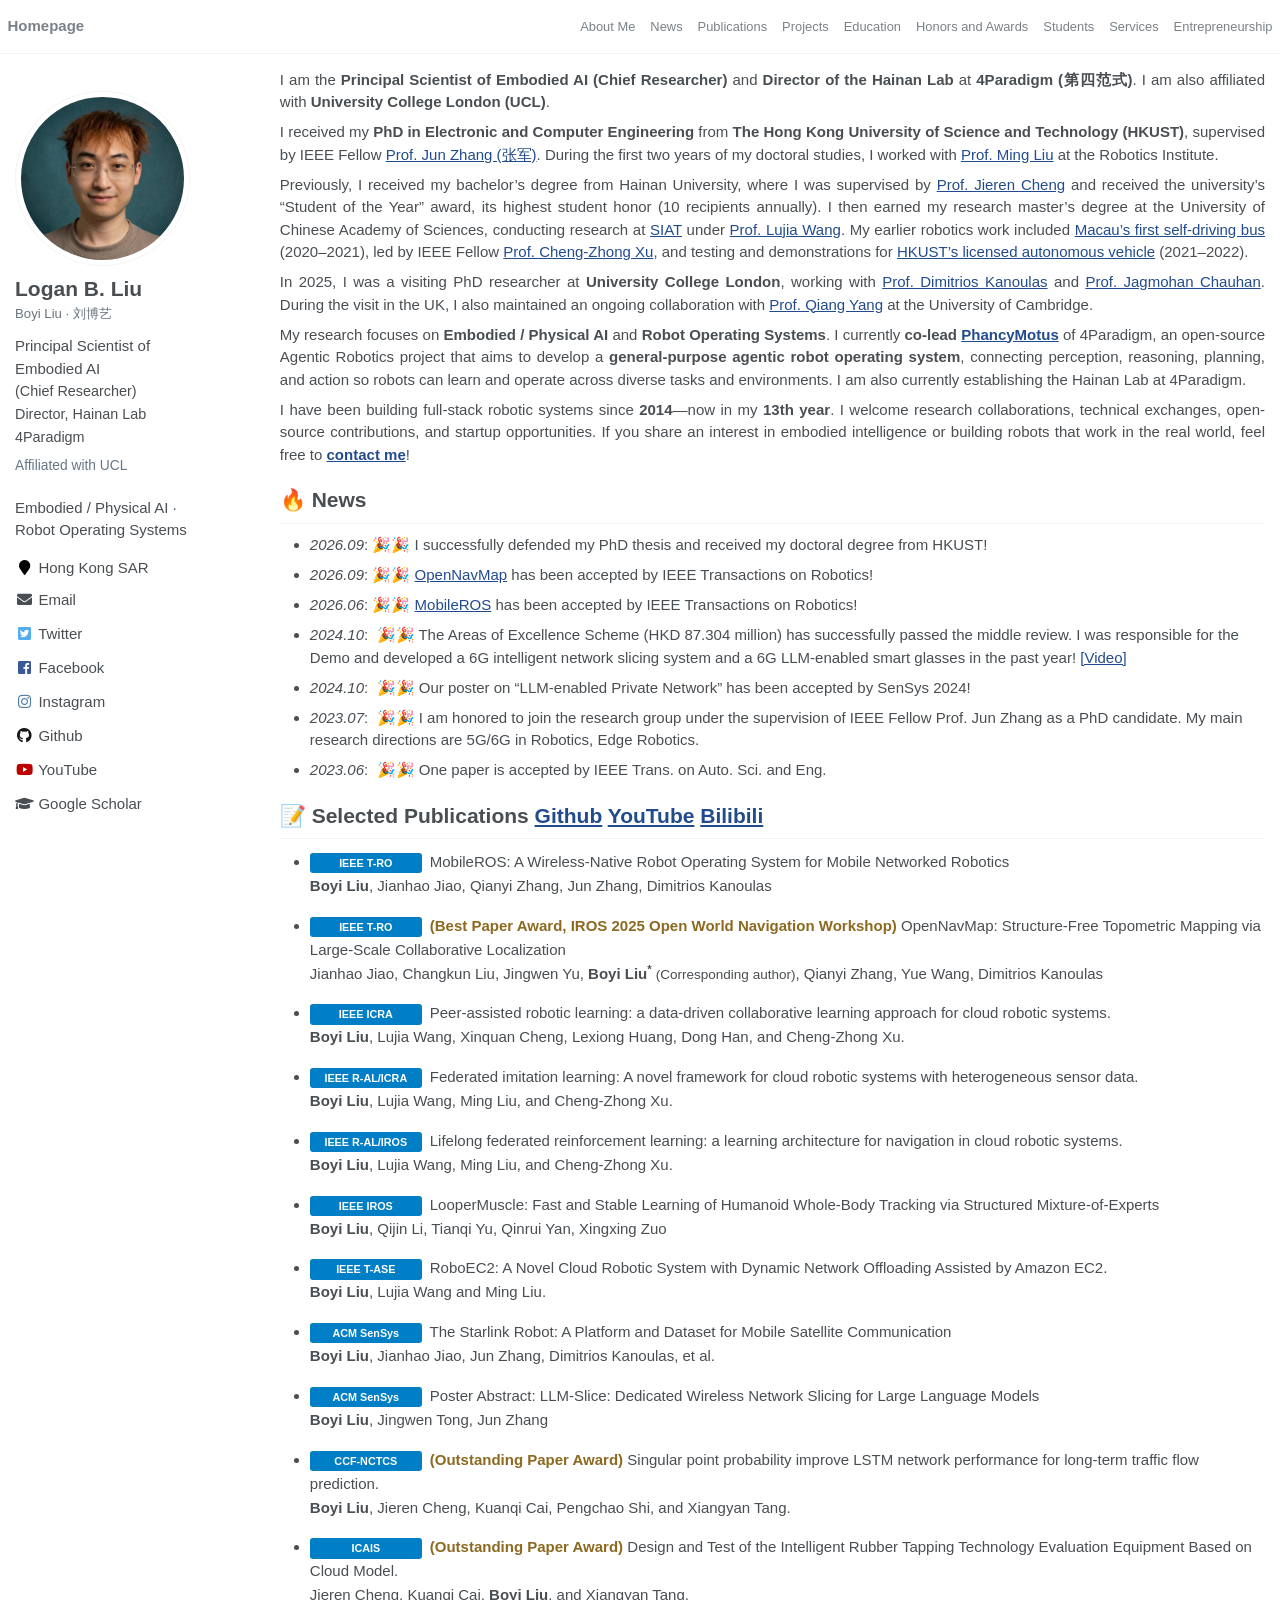
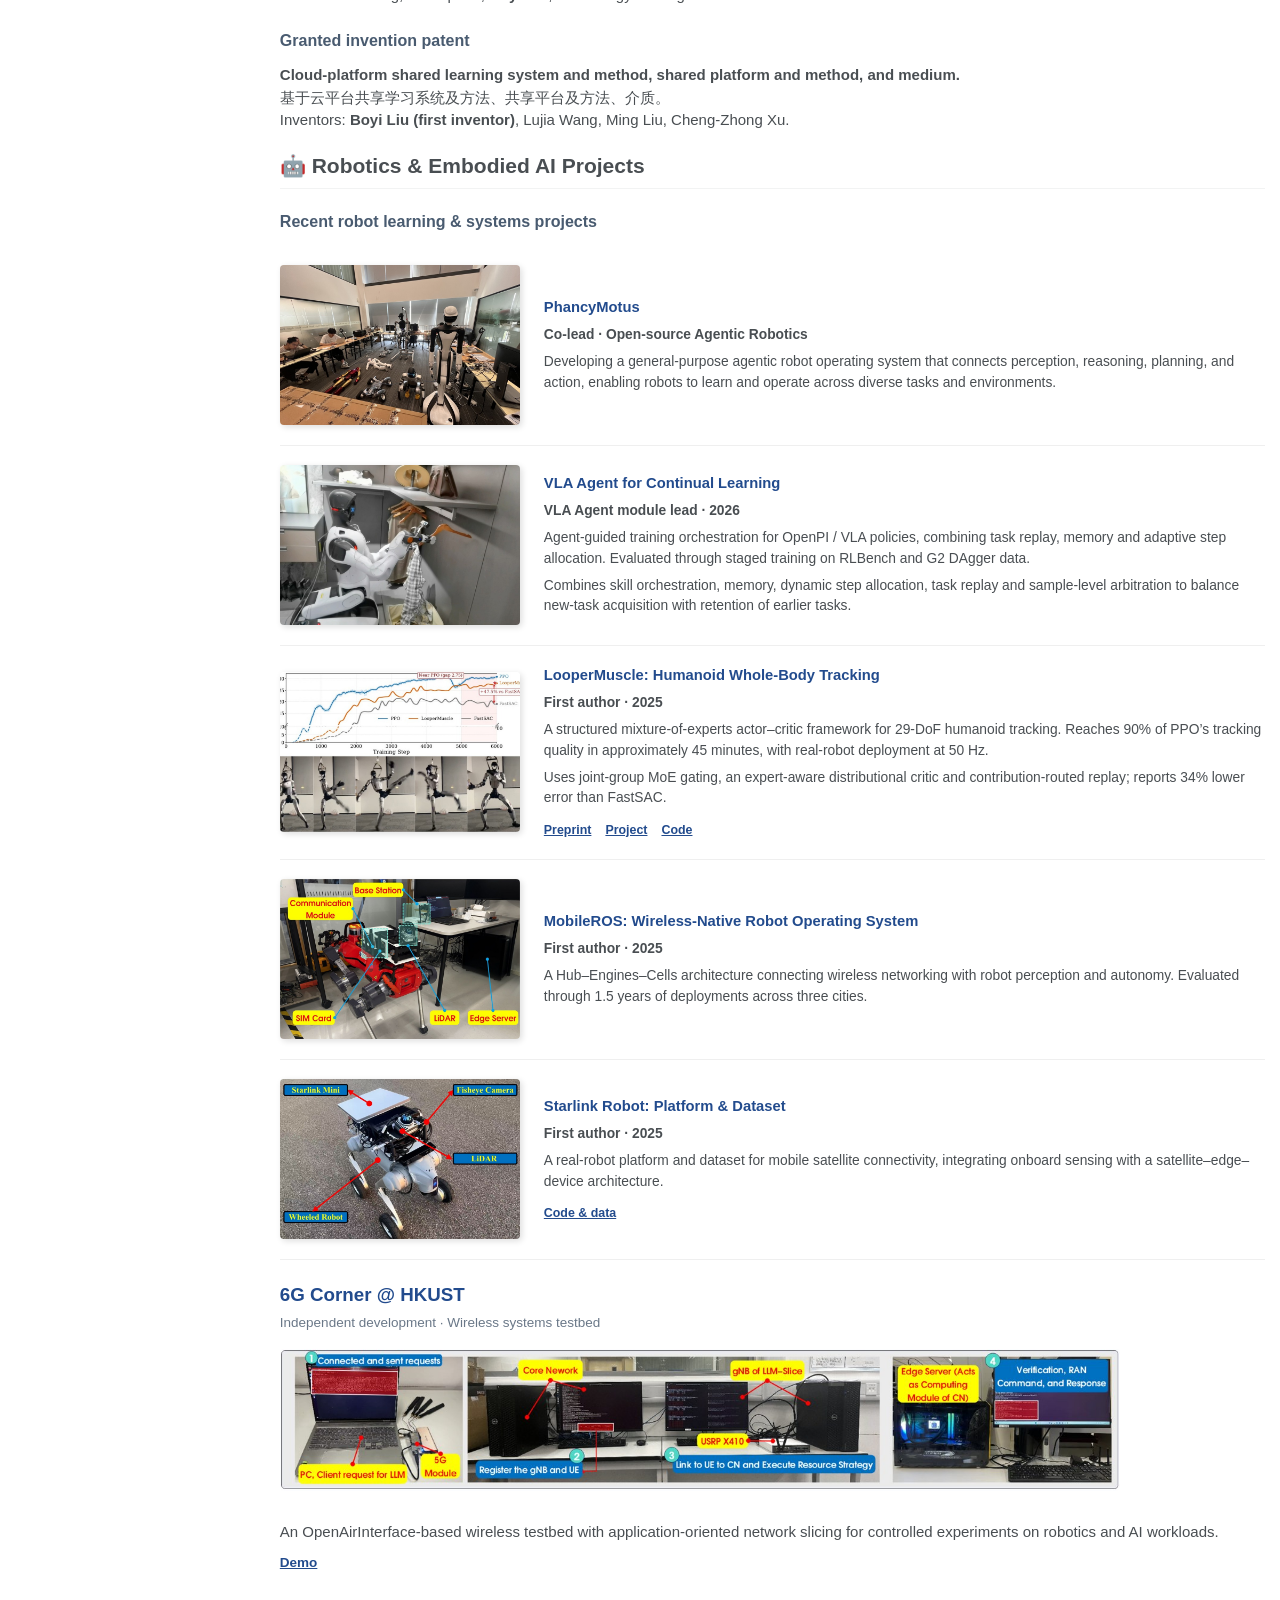
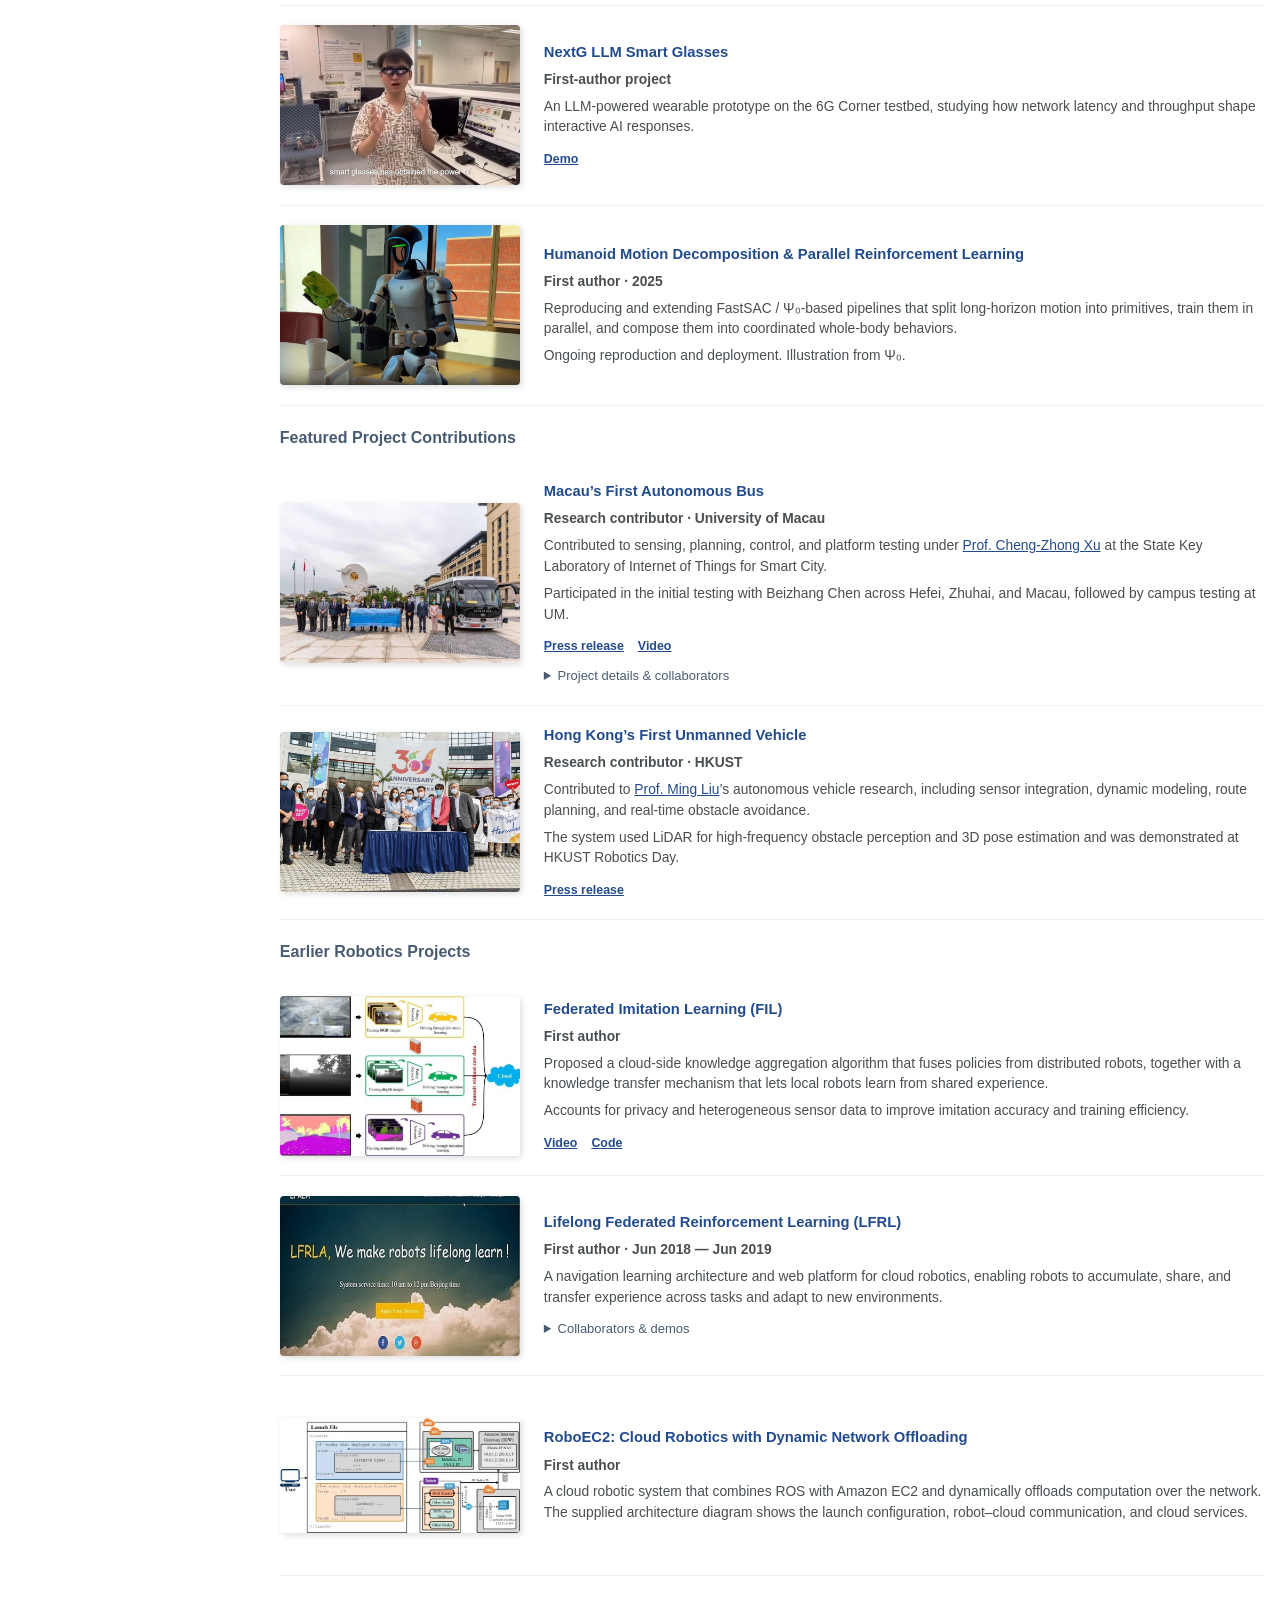
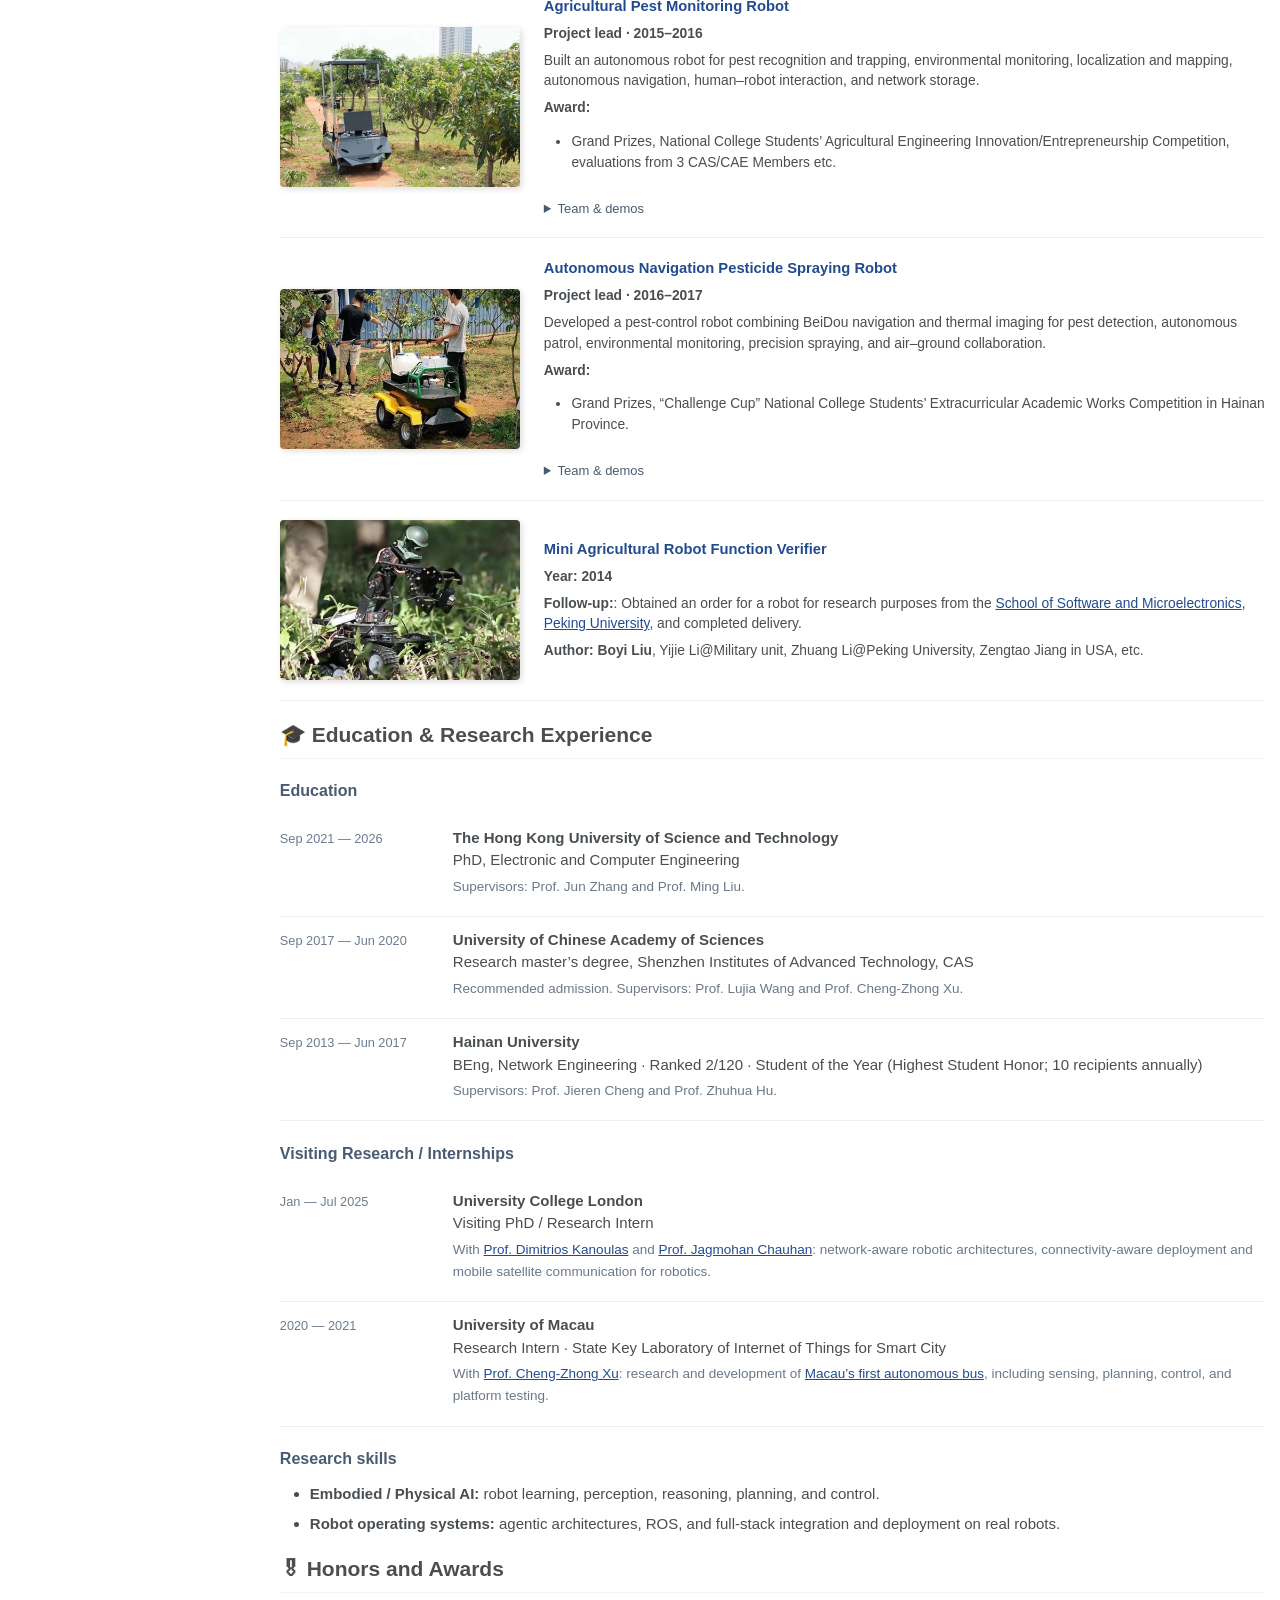
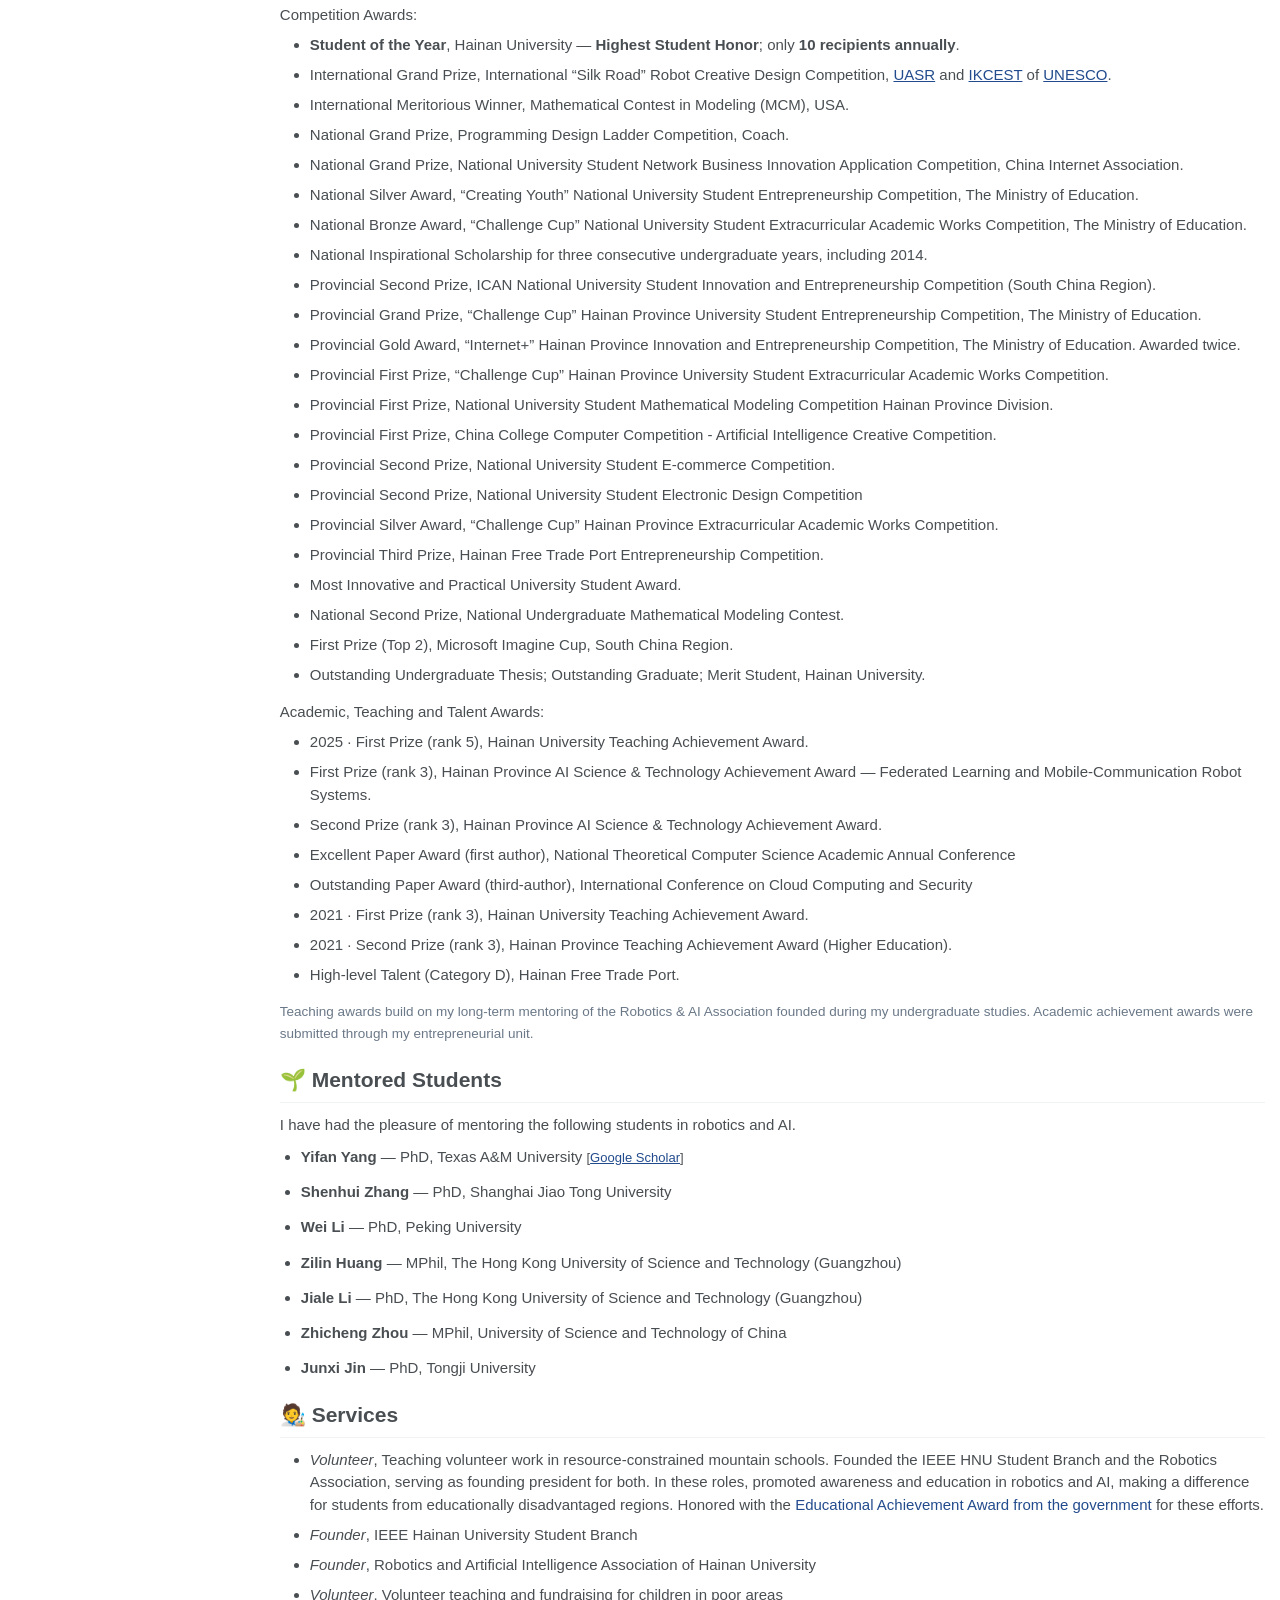
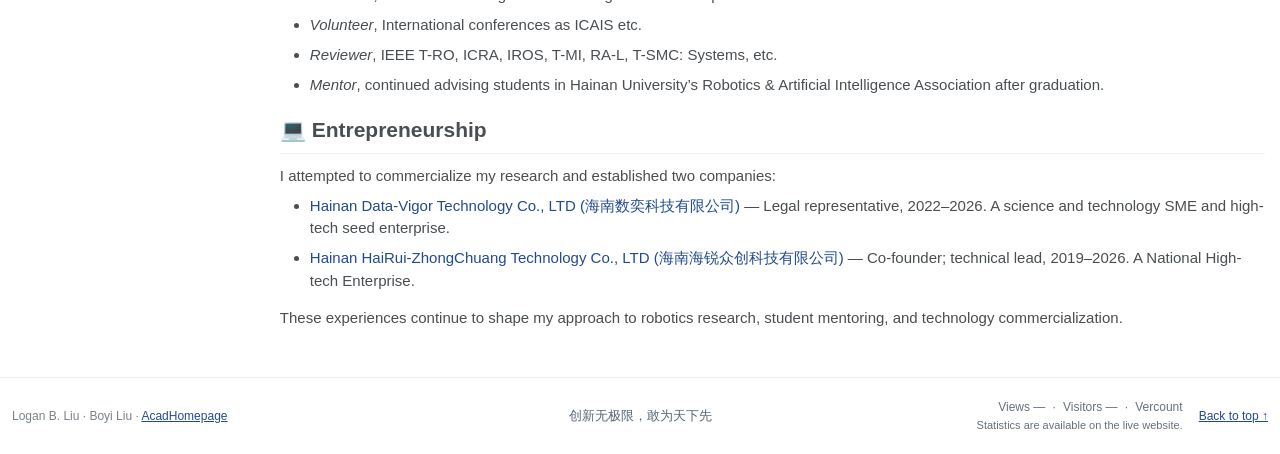
==== index.html @ 7d6be95c "Place back-to-top link at the far right of the footer" ====
<!DOCTYPE html>

<html class="no-js" lang="en">
<head>
<meta charset="utf-8"/>
<!-- begin SEO -->
<title>Logan B. Liu (Boyi Liu) - Homepage</title>
<meta content="en" property="og:locale"/>
<meta content="Logan B. Liu" property="og:site_name"/>
<meta content="Logan B. Liu" property="og:title"/>
<meta content="Boyi Liu (Logan B. Liu), Principal Scientist of Embodied AI (Chief Researcher) and Director of the Hainan Lab at 4Paradigm. Affiliated with University College London. HKUST PhD. Embodied / Physical AI and robot operating systems." property="og:description"/>
<!-- end SEO -->
<meta content="True" name="HandheldFriendly"/>
<meta content="320" name="MobileOptimized"/>
<meta content="width=device-width, initial-scale=1.0" name="viewport"/>
<!-- For all browsers -->
<link href="assets/css/main.css" rel="stylesheet"/>
<meta content="on" http-equiv="cleartype"/>
<link href="images/apple-touch-icon.png?v=portrait-20261001" rel="apple-touch-icon" sizes="180x180"/>
<link href="favicon.ico?v=portrait-20261001" rel="icon" sizes="16x16 32x32 48x48 64x64 128x128 256x256" type="image/x-icon"/>
<link href="images/favicon-48x48.png?v=portrait-20261001" rel="icon" sizes="48x48" type="image/png"/>
<link href="images/favicon-32x32.png?v=portrait-20261001" rel="icon" sizes="32x32" type="image/png"/>
<link href="images/favicon-16x16.png?v=portrait-20261001" rel="icon" sizes="16x16" type="image/png"/>
<link href="images/site.webmanifest?v=portrait-20261001" rel="manifest"/>
<meta content="#000000" name="msapplication-TileColor"/>
<meta content="#ffffff" name="theme-color"/>
<link href="assets/css/academicons.css" rel="stylesheet"/>
<!-- end custom head snippets -->
<meta content="Boyi Liu (Logan B. Liu), Principal Scientist of Embodied AI (Chief Researcher) and Director of the Hainan Lab at 4Paradigm. Affiliated with University College London. HKUST PhD. Embodied / Physical AI and robot operating systems." name="description"/><link href="assets/css/cv-updates.css" rel="stylesheet"/><link href="assets/css/visitor-stats.css?v=20261001-footer4" rel="stylesheet"/></head>
<body><a class="skip-link" href="#about-me">Skip to content</a>
<!--[if lt IE 9]>
<div class="notice--danger align-center" style="margin: 0;">You are using an <strong>outdated</strong> browser. Please <a href="http://browsehappy.com/">upgrade your browser</a> to improve your experience.</div>
<![endif]-->
<div class="masthead">
<div class="masthead__inner-wrap">
<div class="masthead__menu">
<nav aria-label="Main navigation" class="greedy-nav" id="site-nav">
<button aria-controls="main-links" aria-expanded="false" aria-label="Open navigation menu" type="button"><div class="navicon"></div></button>
<ul class="visible-links" id="main-links">
<li class="masthead__menu-item masthead__menu-item--lg masthead__menu-home-item"><a href="#about-me">Homepage</a></li>
<li class="masthead__menu-item"><a href="#about-me">About Me</a></li>
<li class="masthead__menu-item"><a href="#-news">News</a></li>
<li class="masthead__menu-item"><a href="#-selected-publications-github-youtube-bilibili">Publications</a></li>
<li class="masthead__menu-item"><a href="#-robot-creations">Projects</a></li>
<li class="masthead__menu-item"><a href="#education-experience">Education</a></li><li class="masthead__menu-item"><a href="#-honors-and-awards">Honors and Awards</a></li>
<li class="masthead__menu-item"><a href="#mentored-students">Students</a></li><li class="masthead__menu-item"><a href="#-services">Services</a></li>
<li class="masthead__menu-item"><a href="#-entrepreneurship">Entrepreneurship</a></li>
</ul>
</nav>
</div>
</div>
</div>
<div id="main" role="main">
<div class="sidebar sticky">
<div class="profile_box" itemscope="" itemtype="http://schema.org/Person">
<div class="author__avatar">
<img alt="Boyi Liu (Logan B. Liu)" class="author__avatar" decoding="async" height="800" src="images/icon.jpg" width="800"/>
</div>
<div class="author__content">
<h3 class="author__name">Logan B. Liu</h3><p class="profile-real-name">Boyi Liu · <span lang="zh-Hans">刘博艺</span></p>
<p class="author__bio">Principal Scientist of Embodied AI<br/><span class="appointment-detail">(Chief Researcher)<br/>Director, Hainan Lab<br/>4Paradigm</span><br/><span class="affiliation-line">Affiliated with UCL</span></p>
</div>
<div class="author__urls-wrapper">
<!-- <button class="btn btn--inverse">More Info & Contact</button> -->
<ul class="author__urls social-icons">
<li><div style="white-space: normal; margin-bottom: 1em;">Embodied / Physical AI · Robot Operating Systems</div></li>
<li><i aria-hidden="true" class="fa fa-fw fa-map-marker"></i> Hong Kong SAR</li>
<li><a href="mailto:liuboyilby@gmail.com"><i aria-hidden="true" class="fas fa-fw fa-envelope"></i> Email</a></li>
<li><a href="https://twitter.com/LoganBoyee" rel="noopener noreferrer" target="_blank"><i aria-hidden="true" class="fab fa-fw fa-twitter-square"></i> Twitter</a></li>
<li><a href="https://www.facebook.com/loganboyee" rel="noopener noreferrer" target="_blank"><i aria-hidden="true" class="fab fa-fw fa-facebook-square"></i> Facebook</a></li>
<li><a href="https://instagram.com/loganboyeel" rel="noopener noreferrer" target="_blank"><i aria-hidden="true" class="fab fa-fw fa-instagram"></i> Instagram</a></li>
<li><a href="https://github.com/LoganCome" rel="noopener noreferrer" target="_blank"><i aria-hidden="true" class="fab fa-fw fa-github"></i> Github</a></li>
<li><a href="https://www.youtube.com/channel/UCAHly31mRKnrx2zlL7GKPGg" rel="noopener noreferrer" target="_blank"><i aria-hidden="true" class="fab fa-fw fa-youtube"></i> YouTube</a></li>
<li><a href="https://scholar.google.com/citations?user=FrhicG4AAAAJ" rel="noopener noreferrer" target="_blank"><i class="fas fa-fw fa-graduation-cap"></i> Google Scholar</a></li>
</ul>
<div class="author__urls_sm">
<a aria-label="Email" href="mailto:liuboyilby@gmail.com"><i aria-hidden="true" class="fas fa-fw fa-envelope"></i></a>
<a aria-label="twitter.com" href="https://twitter.com/LoganBoyee" rel="noopener noreferrer" target="_blank"><i aria-hidden="true" class="fab fa-fw fa-twitter-square"></i></a>
<a aria-label="www.facebook.com" href="https://www.facebook.com/loganboyee" rel="noopener noreferrer" target="_blank"><i aria-hidden="true" class="fab fa-fw fa-facebook-square"></i></a>
<a aria-label="instagram.com" href="https://instagram.com/loganboyeel" rel="noopener noreferrer" target="_blank"><i aria-hidden="true" class="fab fa-fw fa-instagram"></i></a>
<a aria-label="github.com" href="https://github.com/LoganCome" rel="noopener noreferrer" target="_blank"><i aria-hidden="true" class="fab fa-fw fa-github"></i></a>
<a aria-label="www.youtube.com" href="https://www.youtube.com/channel/UCAHly31mRKnrx2zlL7GKPGg" rel="noopener noreferrer" target="_blank"><i aria-hidden="true" class="fab fa-fw fa-youtube"></i></a>
<a aria-label="scholar.google.com" href="https://scholar.google.com/citations?user=FrhicG4AAAAJ" rel="noopener noreferrer" target="_blank"><i class="fas fa-fw fa-graduation-cap"></i></a>
</div>
</div>
</div>
</div>
<article class="page" itemscope="" itemtype="http://schema.org/CreativeWork">
<div class="page__inner-wrap">
<section class="page__content" itemprop="text">
<p class="intro-text" lang="en"><span class="anchor" id="about-me"></span>I am the <strong>Principal Scientist of Embodied AI (Chief Researcher)</strong> and <strong>Director of the Hainan Lab</strong> at <strong>4Paradigm (第四范式)</strong>. I am also affiliated with <strong>University College London (UCL)</strong>.</p><p class="intro-text" lang="en">I received my <strong>PhD in Electronic and Computer Engineering</strong> from <strong>The Hong Kong University of Science and Technology (HKUST)</strong>, supervised by IEEE Fellow <a href="https://eejzhang.people.ust.hk/" rel="noopener noreferrer" target="_blank">Prof. Jun Zhang (张军)</a>. During the first two years of my doctoral studies, I worked with <a href="https://ram-lab.com/people/#dr-ming-liu--director" rel="noopener noreferrer" target="_blank">Prof. Ming Liu</a> at the Robotics Institute.</p>
<p class="intro-text" lang="en">Previously, I received my bachelor’s degree from Hainan University, where I was supervised by <a href="https://hd.hainanu.edu.cn/cs/info/1104/1857.htm" rel="noopener noreferrer" target="_blank">Prof. Jieren Cheng</a> and received the university’s “Student of the Year” award, its highest student honor (10 recipients annually). I then earned my research master’s degree at the University of Chinese Academy of Sciences, conducting research at <a href="https://www.siat.ac.cn/" rel="noopener noreferrer" target="_blank">SIAT</a> under <a href="https://facultyprofiles.hkust-gz.edu.cn/faculty-personal-page/WANG-Lujia/eewanglj" rel="noopener noreferrer" target="_blank">Prof. Lujia Wang</a>. My earlier robotics work included <a href="https://www.um.edu.mo/news-and-press-releases/press-release/detail/50825/" rel="noopener noreferrer" target="_blank">Macau’s first self-driving bus</a> (2020–2021), led by IEEE Fellow <a href="https://www.fst.um.edu.mo/personal/czxu/" rel="noopener noreferrer" target="_blank">Prof. Cheng-Zhong Xu</a>, and testing and demonstrations for <a href="https://ri.hkust.edu.hk/research/autonomous-driving" rel="noopener noreferrer" target="_blank">HKUST’s licensed autonomous vehicle</a> (2021–2022).</p>
<p class="intro-text" lang="en">In 2025, I was a visiting PhD researcher at <strong>University College London</strong>, working with <a href="https://dkanou.github.io/" rel="noopener noreferrer" target="_blank">Prof. Dimitrios Kanoulas</a> and <a href="https://sites.google.com/view/jagmohan-chauhan/" rel="noopener noreferrer" target="_blank">Prof. Jagmohan Chauhan</a>. During the visit in the UK, I also maintained an ongoing collaboration with <a href="https://www.cl.cam.ac.uk/~qy258/" rel="noopener noreferrer" target="_blank">Prof. Qiang Yang</a> at the University of Cambridge.</p><p class="intro-text" lang="en">My research focuses on <strong>Embodied / Physical AI</strong> and <strong>Robot Operating Systems</strong>. I currently <strong>co-lead <a href="#project-phancymotus">PhancyMotus</a></strong> of 4Paradigm, an open-source Agentic Robotics project that aims to develop a <strong>general-purpose agentic robot operating system</strong>, connecting perception, reasoning, planning, and action so robots can learn and operate across diverse tasks and environments. I am also currently establishing the Hainan Lab at 4Paradigm.</p>
<p class="intro-text" lang="en">I have been building full-stack robotic systems since <strong>2014</strong>—now in my <strong>13th year</strong>. I welcome research collaborations, technical exchanges, open-source contributions, and startup opportunities. If you share an interest in embodied intelligence or building robots that work in the real world, feel free to <a href="mailto:liuboyilby@gmail.com"><strong>contact me</strong></a>!</p>
<h1 id="-news">🔥 News</h1>
<ul><li><em>2026.09</em>: 🎉🎉 I successfully defended my PhD thesis and received my doctoral degree from HKUST!</li><li><em>2026.09</em>: 🎉🎉 <a href="#pub-opennavmap">OpenNavMap</a> has been accepted by IEEE Transactions on Robotics!</li><li><em>2026.06</em>: 🎉🎉 <a href="#pub-mobileros">MobileROS</a> has been accepted by IEEE Transactions on Robotics!</li>
<li><em>2024.10</em>:  🎉🎉 The Areas of Excellence Scheme (HKD 87.304 million) has successfully passed the middle review. I was responsible for the Demo and developed a 6G intelligent network slicing system and a 6G LLM-enabled smart glasses in the past year! <a href="https://youtu.be/sp6vvBCc8WM" rel="noopener noreferrer" target="_blank">[Video]</a></li>
<li><em>2024.10</em>:  🎉🎉 Our poster on “LLM-enabled Private Network” has been accepted by SenSys 2024! </li>
<li><em>2023.07</em>:  🎉🎉 I am honored to join the research group under the supervision of IEEE Fellow Prof. Jun Zhang as a PhD candidate. My main research directions are 5G/6G in Robotics, Edge Robotics.</li>
<li><em>2023.06</em>:  🎉🎉 One paper is accepted by IEEE Trans. on Auto. Sci. and Eng.</li>
</ul>
<h1 id="-selected-publications-github-youtube-bilibili">📝 Selected Publications <a href="https://github.com/LoganCome" rel="noopener noreferrer" target="_blank">Github</a> <a href="https://www.youtube.com/channel/UCAHly31mRKnrx2zlL7GKPGg" rel="noopener noreferrer" target="_blank">YouTube</a> <a href="https://space.bilibili.com/276393957" rel="noopener noreferrer" target="_blank">Bilibili</a></h1>
<ul class="publication-list selected-publications"><li id="pub-mobileros"><p class="pub-title-row"><span class="venue-label" title="IEEE Transactions on Robotics · Accepted · First author">IEEE T-RO</span> MobileROS: A Wireless-Native Robot Operating System for Mobile Networked Robotics</p><p class="pub-author-row"><strong>Boyi Liu</strong>, Jianhao Jiao, Qianyi Zhang, Jun Zhang, Dimitrios Kanoulas</p></li><li id="pub-opennavmap"><p class="pub-title-row"><span class="venue-label" title="IEEE Transactions on Robotics · Accepted; Best Paper Award, IROS 2025 Open World Navigation Workshop">IEEE T-RO</span> <span class="paper-award">(Best Paper Award, IROS 2025 Open World Navigation Workshop)</span> <a class="paper-title-link" href="https://rpl-cs-ucl.github.io/OpenNavMap_page/" rel="noopener noreferrer" target="_blank">OpenNavMap: Structure-Free Topometric Mapping via Large-Scale Collaborative Localization</a></p><p class="pub-author-row">Jianhao Jiao, Changkun Liu, Jingwen Yu, <strong>Boyi Liu<sup>*</sup></strong> <span class="corresponding">(Corresponding author)</span>, Qianyi Zhang, Yue Wang, Dimitrios Kanoulas</p></li><li><p class="pub-title-row"><span class="venue-label" title="ICRA 2021 · Oral presentation">IEEE ICRA</span> Peer-assisted robotic learning: a data-driven collaborative learning approach for cloud robotic systems.</p><p class="pub-author-row"><strong>Boyi Liu</strong>, Lujia Wang, Xinquan Cheng, Lexiong Huang, Dong Han, and Cheng-Zhong Xu.</p></li><li><p class="pub-title-row"><span class="venue-label">IEEE R-AL/ICRA</span> <a class="paper-title-link" href="https://youtu.be/_lxZFD0bJcU" rel="noopener noreferrer" target="_blank">Federated imitation learning: A novel framework for cloud robotic systems with heterogeneous sensor data.</a></p><p class="pub-author-row"><strong>Boyi Liu</strong>, Lujia Wang, Ming Liu, and Cheng-Zhong Xu.</p></li><li><p class="pub-title-row"><span class="venue-label">IEEE R-AL/IROS</span> <a class="paper-title-link" href="https://youtu.be/SmDpOPw3m7I" rel="noopener noreferrer" target="_blank">Lifelong federated reinforcement learning: a learning architecture for navigation in cloud robotic systems.</a></p><p class="pub-author-row"><strong>Boyi Liu</strong>, Lujia Wang, Ming Liu, and Cheng-Zhong Xu.</p></li><li id="pub-loopermuscle"><p class="pub-title-row"><span class="venue-label" title="Manuscript · Submitted to IEEE/RSJ IROS 2026">IEEE IROS</span> <a class="paper-title-link" href="https://arxiv.org/abs/2608.00820" rel="noopener noreferrer" target="_blank">LooperMuscle: Fast and Stable Learning of Humanoid Whole-Body Tracking via Structured Mixture-of-Experts</a></p><p class="pub-author-row"><strong>Boyi Liu</strong>, Qijin Li, Tianqi Yu, Qinrui Yan, Xingxing Zuo</p></li><li><p class="pub-title-row"><span class="venue-label">IEEE T-ASE</span> RoboEC2: A Novel Cloud Robotic System with Dynamic Network Offloading Assisted by Amazon EC2.</p><p class="pub-author-row"><strong>Boyi Liu</strong>, Lujia Wang and Ming Liu.</p></li><li id="pub-starlink"><p class="pub-title-row"><span class="venue-label" title="ACM Conference on Embedded Networked Sensor Systems">ACM SenSys</span> <a class="paper-title-link" href="https://github.com/LoganCome/StarlinkRobot" rel="noopener noreferrer" target="_blank">The Starlink Robot: A Platform and Dataset for Mobile Satellite Communication</a></p><p class="pub-author-row"><strong>Boyi Liu</strong>, Jianhao Jiao, Jun Zhang, Dimitrios Kanoulas, et al.</p></li><li id="pub-llm-slice"><p class="pub-title-row"><span class="venue-label" title="ACM SenSys · Poster">ACM SenSys</span> Poster Abstract: LLM-Slice: Dedicated Wireless Network Slicing for Large Language Models</p><p class="pub-author-row"><strong>Boyi Liu</strong>, Jingwen Tong, Jun Zhang</p></li><li><p class="pub-title-row"><span class="venue-label" title="Outstanding Paper Award">CCF-NCTCS</span> <span class="paper-award">(Outstanding Paper Award)</span> Singular point probability improve LSTM network performance for long-term traffic flow prediction.</p><p class="pub-author-row"><strong>Boyi Liu</strong>, Jieren Cheng, Kuanqi Cai, Pengchao Shi, and Xiangyan Tang.</p></li><li><p class="pub-title-row"><span class="venue-label" title="Outstanding Paper Award">ICAIS</span> <span class="paper-award">(Outstanding Paper Award)</span> Design and Test of the Intelligent Rubber Tapping Technology Evaluation Equipment Based on Cloud Model.</p><p class="pub-author-row">Jieren Cheng, Kuanqi Cai, <strong>Boyi Liu</strong>, and Xiangyan Tang.</p></li></ul><h2 class="subsection-title">Granted invention patent</h2><p><strong>Cloud-platform shared learning system and method, shared platform and method, and medium.</strong><br/><span lang="zh-Hans">基于云平台共享学习系统及方法、共享平台及方法、介质。</span><br/>Inventors: <strong>Boyi Liu (first inventor)</strong>, Lujia Wang, Ming Liu, Cheng-Zhong Xu.</p>
<h1 id="-robot-creations">🤖 Robotics &amp; Embodied AI Projects</h1><h2 class="subsection-title">Recent robot learning &amp; systems projects</h2><div class="paper-box cv-project" id="project-phancymotus"><div class="paper-box-image"><div><a aria-label="View full image: PhancyMotus laboratory with humanoid and mobile robots" class="project-image-link" href="images/cv-projects/phancymotus.jpg" rel="noopener" target="_blank"><img alt="PhancyMotus laboratory with humanoid and mobile robots" decoding="async" height="600" loading="lazy" src="images/project-thumbnails/project-00.jpg" width="900"/></a></div></div><div class="paper-box-text"><h3 class="project-title">PhancyMotus</h3><p><strong>Co-lead · Open-source Agentic Robotics</strong></p><p>Developing a general-purpose agentic robot operating system that connects perception, reasoning, planning, and action, enabling robots to learn and operate across diverse tasks and environments.</p></div></div><div class="paper-box cv-project" id="project-vla"><div class="paper-box-image"><div><a aria-label="View full image: Robot manipulation scene illustrating vision-language-action learning" class="project-image-link" href="images/cv-projects/vla.jpg" rel="noopener" target="_blank"><img alt="Robot manipulation scene illustrating vision-language-action learning" decoding="async" height="600" loading="lazy" src="images/project-thumbnails/project-01.jpg" width="900"/></a></div></div><div class="paper-box-text"><h3 class="project-title">VLA Agent for Continual Learning</h3><p><strong>VLA Agent module lead · 2026</strong></p><p>Agent-guided training orchestration for OpenPI / VLA policies, combining task replay, memory and adaptive step allocation. Evaluated through staged training on RLBench and G2 DAgger data.</p><p>Combines skill orchestration, memory, dynamic step allocation, task replay and sample-level arbitration to balance new-task acquisition with retention of earlier tasks.</p></div></div><div class="paper-box cv-project" id="project-loopermuscle"><div class="paper-box-image"><div><a aria-label="View full image: LooperMuscle training curves and humanoid whole-body tracking sequences" class="project-image-link" href="images/cv-projects/loopermuscle.jpg" rel="noopener" target="_blank"><img alt="LooperMuscle training curves and humanoid whole-body tracking sequences" decoding="async" height="600" loading="lazy" src="images/project-thumbnails/project-02.jpg" width="900"/></a></div></div><div class="paper-box-text"><h3 class="project-title">LooperMuscle: Humanoid Whole-Body Tracking</h3><p><strong>First author · 2025</strong></p><p>A structured mixture-of-experts actor–critic framework for 29-DoF humanoid tracking. Reaches 90% of PPO’s tracking quality in approximately 45 minutes, with real-robot deployment at 50 Hz.</p><p>Uses joint-group MoE gating, an expert-aware distributional critic and contribution-routed replay; reports 34% lower error than FastSAC.</p><p class="resource-links"><a href="https://arxiv.org/abs/2608.00820" rel="noopener noreferrer" target="_blank">Preprint</a> <a href="https://loopermuscle.github.io" rel="noopener noreferrer" target="_blank">Project</a> <a href="https://github.com/LoganCome/LooperMuscle" rel="noopener noreferrer" target="_blank">Code</a></p></div></div><div class="paper-box cv-project" id="project-mobileros"><div class="paper-box-image"><div><a aria-label="View full image: MobileROS experimental robot with LiDAR, mobile communication module, base station and edge server" class="project-image-link" href="images/cv-projects/mobileros.jpg" rel="noopener" target="_blank"><img alt="MobileROS experimental robot with LiDAR, mobile communication module, base station and edge server" decoding="async" height="600" loading="lazy" src="images/project-thumbnails/project-03.jpg" width="900"/></a></div></div><div class="paper-box-text"><h3 class="project-title">MobileROS: Wireless-Native Robot Operating System</h3><p><strong>First author · 2025</strong></p><p>A Hub–Engines–Cells architecture connecting wireless networking with robot perception and autonomy. Evaluated through 1.5 years of deployments across three cities.</p></div></div><div class="paper-box cv-project" id="project-starlink"><div class="paper-box-image"><div><a aria-label="View full image: Wheeled Starlink robot with a Starlink Mini terminal, fisheye camera and LiDAR" class="project-image-link" href="images/cv-projects/starlink.jpg" rel="noopener" target="_blank"><img alt="Wheeled Starlink robot with a Starlink Mini terminal, fisheye camera and LiDAR" decoding="async" height="600" loading="lazy" src="images/project-thumbnails/project-04.jpg" width="900"/></a></div></div><div class="paper-box-text"><h3 class="project-title">Starlink Robot: Platform &amp; Dataset</h3><p><strong>First author · 2025</strong></p><p>A real-robot platform and dataset for mobile satellite connectivity, integrating onboard sensing with a satellite–edge–device architecture.</p><p class="resource-links"><a href="https://github.com/LoganCome/StarlinkRobot" rel="noopener noreferrer" target="_blank">Code &amp; data</a></p></div></div><div class="testbed-feature" id="project-6g-corner"><h2>6G Corner @ HKUST</h2><p class="entry-note">Independent development · Wireless systems testbed</p><figure><img alt="Panoramic overview of the HKUST 6G Corner wireless systems testbed" decoding="async" height="236" loading="lazy" src="images/cv-projects/6g-corner.jpg" width="1400"/></figure><p>An OpenAirInterface-based wireless testbed with application-oriented network slicing for controlled experiments on robotics and AI workloads.</p><p class="resource-links"><a href="https://youtu.be/sp6vvBCc8WM" rel="noopener noreferrer" target="_blank">Demo</a></p></div><div class="paper-box cv-project" id="project-llm-glasses"><div class="paper-box-image"><div><a aria-label="View full image: LLM-powered smart glasses prototype" class="project-image-link" href="images/cv-projects/llm-glasses.jpg" rel="noopener" target="_blank"><img alt="LLM-powered smart glasses prototype" decoding="async" height="600" loading="lazy" src="images/project-thumbnails/project-05.jpg" width="900"/></a></div></div><div class="paper-box-text"><h3 class="project-title">NextG LLM Smart Glasses</h3><p><strong>First-author project</strong></p><p>An LLM-powered wearable prototype on the 6G Corner testbed, studying how network latency and throughput shape interactive AI responses.</p><p class="resource-links"><a href="https://www.bilibili.com/video/BV1f1mnYUEbZ?t=134.6" rel="noopener noreferrer" target="_blank">Demo</a></p></div></div><div class="paper-box cv-project" id="project-humanoid-skills"><div class="paper-box-image"><div><a aria-label="View full image: Humanoid Motion Decomposition &amp; Parallel Reinforcement Learning" class="project-image-link" href="images/cv-projects/humanoid-skills.jpg" rel="noopener" target="_blank"><img alt="Humanoid Motion Decomposition &amp; Parallel Reinforcement Learning" decoding="async" height="600" loading="lazy" src="images/project-thumbnails/project-06.jpg" width="900"/></a></div></div><div class="paper-box-text"><h3 class="project-title">Humanoid Motion Decomposition &amp; Parallel Reinforcement Learning</h3><p><strong>First author · 2025</strong></p><p>Reproducing and extending FastSAC / Ψ₀-based pipelines that split long-horizon motion into primitives, train them in parallel, and compose them into coordinated whole-body behaviors.</p><p>Ongoing reproduction and deployment. Illustration from Ψ₀.</p></div></div><section aria-labelledby="featured-contributions-title" id="featured-contributions"><h2 class="subsection-title" id="featured-contributions-title">Featured Project Contributions</h2><div class="paper-box" id="project-macau-bus"><div class="paper-box-image"><div><a aria-label="View full image: Macau’s First Autonomous Bus" class="project-image-link" href="images/Macau.jpg" rel="noopener" target="_blank"><img alt="University of Macau autonomous bus and project team" decoding="async" height="600" loading="lazy" src="images/project-thumbnails/project-10.jpg" width="900"/></a></div></div>
<div class="paper-box-text"><h3 class="project-title">Macau’s First Autonomous Bus</h3>
<p><strong>Research contributor · University of Macau</strong></p>
<p>Contributed to sensing, planning, control, and platform testing under <a href="https://www.fst.um.edu.mo/personal/czxu/" rel="noopener noreferrer" target="_blank">Prof. Cheng-Zhong Xu</a> at the State Key Laboratory of Internet of Things for Smart City.</p>
<p>Participated in the initial testing with Beizhang Chen across Hefei, Zhuhai, and Macau, followed by campus testing at UM.</p>
<p class="resource-links"><a href="https://www.um.edu.mo/news-and-press-releases/press-release/detail/50825/" rel="noopener noreferrer" target="_blank">Press release</a><a href="https://youtu.be/Vj2M7U4S278" rel="noopener noreferrer" target="_blank">Video</a></p><details class="project-details"><summary>Project details &amp; collaborators</summary><p><strong>Year: 2020</strong></p><p><strong>Video:</strong> <a href="https://youtu.be/Vj2M7U4S278" rel="noopener noreferrer" target="_blank">YouTube</a> <a href="https://www.bilibili.com/video/BV1fh4y1P72K?t=2.3" rel="noopener noreferrer" target="_blank">Bilibili</a></p><p><strong>Project Investigator</strong>: <a href="https://www.fst.um.edu.mo/personal/czxu/" rel="noopener noreferrer" target="_blank">Cheng-Zhong Xu</a>, <a href="https://skliotsc.um.edu.mo/" rel="noopener noreferrer" target="_blank">SKL-IOTSC of UM</a></p><p><strong>Collaborators</strong>: Students and faculty members from <a href="https://siat.cas.cn/" rel="noopener noreferrer" target="_blank">SIAT-CAS</a>, <a href="https://www.baidu.com/" rel="noopener noreferrer" target="_blank">Baidu</a>, <a href="https://www.haylion.cn/index_e.jsp" rel="noopener noreferrer" target="_blank">Hailiang</a>, etc.</p><p><a href="https://scholar.google.com/citations?user=PsZEzykAAAAJ&amp;hl=zh-CN" rel="noopener noreferrer" target="_blank">Beizhang Chen</a> and I participated in the original testing work for the autonomous bus in Hefei→Zhuhai→Macau together.</p><p>Contributed to the University of Macau’s autonomous bus research: sensor fusion for obstacles, pedestrians and traffic signals, planning and control, lane changes, emergency braking, and precise bus-stop docking. The platform was tested on the university campus.</p></details></div>
</div><div class="paper-box cv-project" id="project-hk-unmanned-vehicle"><div class="paper-box-image"><div><a aria-label="View full image: Hong Kong’s First Unmanned Vehicle" class="project-image-link" href="images/cv-projects/hk-unmanned-vehicle.jpg" rel="noopener" target="_blank"><img alt="Hong Kong’s First Unmanned Vehicle" decoding="async" height="600" loading="lazy" src="images/project-thumbnails/project-17.jpg" width="900"/></a></div></div><div class="paper-box-text"><h3 class="project-title">Hong Kong’s First Unmanned Vehicle</h3><p><strong>Research contributor · HKUST</strong></p><p>Contributed to <a href="https://ram-lab.com/people/#dr-ming-liu--director" rel="noopener noreferrer" target="_blank">Prof. Ming Liu</a>’s autonomous vehicle research, including sensor integration, dynamic modeling, route planning, and real-time obstacle avoidance.</p><p>The system used LiDAR for high-frequency obstacle perception and 3D pose estimation and was demonstrated at HKUST Robotics Day.</p><p class="resource-links"><a href="https://seng.hkust.edu.hk/news/20171030/hkust-successfully-develops-hong-kongs-first-unmanned-car" rel="noopener noreferrer" target="_blank">Press release</a></p></div></div></section><section aria-labelledby="earlier-robotics-title" id="earlier-robotics"><h2 class="subsection-title" id="earlier-robotics-title">Earlier Robotics Projects</h2><div class="paper-box cv-project" id="project-fil"><div class="paper-box-image"><div><a aria-label="View full image: Federated Imitation Learning (FIL)" class="project-image-link" href="images/cv-projects/fil.jpg" rel="noopener" target="_blank"><img alt="Federated Imitation Learning (FIL)" decoding="async" height="600" loading="lazy" src="images/project-thumbnails/project-12.jpg" width="900"/></a></div></div><div class="paper-box-text"><h3 class="project-title">Federated Imitation Learning (FIL)</h3><p><strong>First author</strong></p><p>Proposed a cloud-side knowledge aggregation algorithm that fuses policies from distributed robots, together with a knowledge transfer mechanism that lets local robots learn from shared experience.</p><p>Accounts for privacy and heterogeneous sensor data to improve imitation accuracy and training efficiency.</p><p class="resource-links"><a href="https://youtu.be/_lxZFD0bJcU" rel="noopener noreferrer" target="_blank">Video</a> <a href="https://github.com/LoganCome/Federated-Imitation-Learning-to-Drive-the-Vehicle" rel="noopener noreferrer" target="_blank">Code</a></p></div></div><div class="paper-box cv-project" id="project-lfrl"><div class="paper-box-image"><div><a aria-label="View full image: Lifelong Federated Reinforcement Learning (LFRL)" class="project-image-link" href="images/cv-projects/lfrl.jpg" rel="noopener" target="_blank"><img alt="Lifelong Federated Reinforcement Learning (LFRL)" decoding="async" height="600" loading="lazy" src="images/project-thumbnails/project-13.jpg" width="900"/></a></div></div><div class="paper-box-text"><h3 class="project-title">Lifelong Federated Reinforcement Learning (LFRL)</h3>
<p><strong>First author · Jun 2018 — Jun 2019</strong></p>
<p>A navigation learning architecture and web platform for cloud robotics, enabling robots to accumulate, share, and transfer experience across tasks and adapt to new environments.</p><details class="project-details"><summary>Collaborators &amp; demos</summary><p><strong>Video:</strong> <a href="https://youtu.be/Dg9xNsSrWbs" rel="noopener noreferrer" target="_blank">YouTube</a> <a href="https://www.bilibili.com/video/BV1Qb411n7vf?t=207.6" rel="noopener noreferrer" target="_blank">Bilibili</a></p><p><strong>Collaborators:</strong> Yandong Liu@DLU, Lexiong Huang@Huawei, Zhongjing Zhang@Huawei, Dong Han@Tsinghua etc.</p><p></p><p><a href="https://youtu.be/SmDpOPw3m7I" rel="noopener noreferrer" target="_blank">LFRL demo</a></p></details></div></div><div class="paper-box cv-project" id="project-roboec2" style="--project-image-ratio:646/311"><div class="paper-box-image"><div><a aria-label="View full image: RoboEC2: Cloud Robotics with Dynamic Network Offloading" class="project-image-link" href="images/cv-projects/roboec2.jpg" rel="noopener" target="_blank"><img alt="RoboEC2: Cloud Robotics with Dynamic Network Offloading" decoding="async" height="311" loading="lazy" src="images/project-thumbnails/project-14.jpg" width="646"/></a></div></div><div class="paper-box-text"><h3 class="project-title">RoboEC2: Cloud Robotics with Dynamic Network Offloading</h3><p><strong>First author</strong></p><p>A cloud robotic system that combines ROS with Amazon EC2 and dynamically offloads computation over the network. The supplied architecture diagram shows the launch configuration, robot–cloud communication, and cloud services.</p></div></div><div class="paper-box cv-project" id="project-pest-monitoring-2017"><div class="paper-box-image"><div><a aria-label="View full image: Agricultural Pest Monitoring Robot" class="project-image-link" href="images/1062a80e869ef1c6a6d7915029c74d0.jpg" rel="noopener" target="_blank"><img alt="Agricultural Pest Monitoring Robot" decoding="async" height="600" loading="lazy" src="images/project-thumbnails/project-07.jpg" width="900"/></a></div></div>
<div class="paper-box-text"><h3 class="project-title">Agricultural Pest Monitoring Robot</h3>
<p><strong>Project lead · 2015–2016</strong></p><p>Built an autonomous robot for pest recognition and trapping, environmental monitoring, localization and mapping, autonomous navigation, human–robot interaction, and network storage.</p>


<p><strong>Award:</strong></p>
<ul>
<li>Grand Prizes, National College Students’ Agricultural Engineering Innovation/Entrepreneurship Competition, evaluations from 3 CAS/CAE Members etc.</li>
</ul>
<details class="project-details"><summary>Team &amp; demos</summary><p><strong>Author:</strong> <strong>Boyi Liu</strong>, <a href="https://scholar.google.com/citations?user=3Y9wVfMOtP4C&amp;hl=en" rel="noopener noreferrer" target="_blank">Kuanqi Cai@TUM</a>, <a href="https://www.linkedin.com/in/%E9%B9%8F%E8%B6%85-%E6%97%B6-9115a5140/?originalSubdomain=cn" rel="noopener noreferrer" target="_blank">Pengchao Shi@Alibaba</a>, Shunwei Huang@JD.com, etc.</p><p><strong>Video:</strong> <a href="https://youtu.be/GeXpZYaExoU" rel="noopener noreferrer" target="_blank">YouTube</a> <a href="https://www.bilibili.com/video/BV1pt411h71b?t=5.2" rel="noopener noreferrer" target="_blank">Bilibili</a> · <a href="https://youtu.be/ryYF6uCD1FY" rel="noopener noreferrer" target="_blank">Additional demo</a></p></details></div>
</div><div class="paper-box cv-project" id="project-beidou-pest-control"><div class="paper-box-image"><div><a aria-label="View full image: Autonomous Navigation Pesticide Spraying Robot" class="project-image-link" href="images/Creation02.jpg" rel="noopener" target="_blank"><img alt="Autonomous Navigation Pesticide Spraying Robot" decoding="async" height="600" loading="lazy" src="images/project-thumbnails/project-08.jpg" width="900"/></a></div></div>
<div class="paper-box-text"><h3 class="project-title">Autonomous Navigation Pesticide Spraying Robot</h3>
<p><strong>Project lead · 2016–2017</strong></p><p>Developed a pest-control robot combining BeiDou navigation and thermal imaging for pest detection, autonomous patrol, environmental monitoring, precision spraying, and air–ground collaboration.</p>


<p><strong>Award:</strong></p>
<ul>
<li>Grand Prizes, “Challenge Cup” National College Students’ Extracurricular Academic Works Competition in Hainan Province.</li>
</ul>
<details class="project-details"><summary>Team &amp; demos</summary><p><strong>Author:</strong> <strong>Boyi Liu</strong>, <a href="https://scholar.google.com/citations?user=cWaTZO4AAAAJ&amp;hl=zh-CN" rel="noopener noreferrer" target="_blank">Yilong Sun@SCUT</a>, <a href="https://scholar.google.com/citations?user=DVsgN1sAAAAJ&amp;hl=zh-CN" rel="noopener noreferrer" target="_blank">Bingjie Yan@CAS-ICT</a>, <a href="https://rayford295.github.io/" rel="noopener noreferrer" target="_blank">Yifan Yang@USC</a>, etc.</p><p><strong>Video:</strong> <a href="https://youtu.be/GYKpDsY-BxE" rel="noopener noreferrer" target="_blank">YouTube</a> <a href="https://www.bilibili.com/video/BV1U4411W7s9?t=10.2" rel="noopener noreferrer" target="_blank">Bilibili</a> · <a href="https://youtu.be/OkqVeXv_zyo" rel="noopener noreferrer" target="_blank">Additional demo</a></p></details></div>
</div><div class="paper-box" id="project-mini-agricultural-robot"><div class="paper-box-image"><div><a aria-label="View full image: Mini Agricultural Robot Function Verifier" class="project-image-link" href="images/pest.png" rel="noopener" target="_blank"><img alt="Mini Agricultural Robot Function Verifier" decoding="async" height="600" loading="lazy" src="images/project-thumbnails/project-09.jpg" width="900"/></a></div></div>
<div class="paper-box-text"><h3 class="project-title">Mini Agricultural Robot Function Verifier</h3>
<p><strong>Year: 2014</strong></p>
<p><strong>Follow-up:</strong>: Obtained an order for a robot for research purposes from the <a href="https://www.ss.pku.edu.cn/" rel="noopener noreferrer" target="_blank">School of Software and Microelectronics</a>, <a href="https://english.pku.edu.cn/" rel="noopener noreferrer" target="_blank">Peking University</a>, and completed delivery.</p>
<p><strong>Author:</strong> <strong>Boyi Liu</strong>, Yijie Li@Military unit, Zhuang Li@Peking University, Zengtao Jiang in USA, etc.</p>
</div>
</div></section>





<h1 id="education-experience">🎓 Education &amp; Research Experience</h1><h2 class="subsection-title">Education</h2><ul class="experience-list">
<li><span class="entry-date">Sep 2021 — 2026</span><div><strong>The Hong Kong University of Science and Technology</strong><br/>PhD, Electronic and Computer Engineering<br/><span class="entry-note">Supervisors: Prof. Jun Zhang and Prof. Ming Liu.</span></div></li>
<li><span class="entry-date">Sep 2017 — Jun 2020</span><div><strong>University of Chinese Academy of Sciences</strong><br/>Research master’s degree, Shenzhen Institutes of Advanced Technology, CAS<br/><span class="entry-note">Recommended admission. Supervisors: Prof. Lujia Wang and Prof. Cheng-Zhong Xu.</span></div></li>
<li><span class="entry-date">Sep 2013 — Jun 2017</span><div><strong>Hainan University</strong><br/>BEng, Network Engineering · Ranked 2/120 · Student of the Year (Highest Student Honor; 10 recipients annually)<br/><span class="entry-note">Supervisors: Prof. Jieren Cheng and Prof. Zhuhua Hu.</span></div></li></ul>
<h2 class="subsection-title">Visiting Research / Internships</h2><ul class="experience-list">
<li><span class="entry-date">Jan — Jul 2025</span><div><strong>University College London</strong><br/>Visiting PhD / Research Intern<br/><span class="entry-note">With <a href="https://dkanou.github.io/" rel="noopener noreferrer" target="_blank">Prof. Dimitrios Kanoulas</a> and <a href="https://sites.google.com/view/jagmohan-chauhan/" rel="noopener noreferrer" target="_blank">Prof. Jagmohan Chauhan</a>: network-aware robotic architectures, connectivity-aware deployment and mobile satellite communication for robotics.</span></div></li>
<li><span class="entry-date">2020 — 2021</span><div><strong>University of Macau</strong><br/>Research Intern · State Key Laboratory of Internet of Things for Smart City<br/><span class="entry-note">With <a href="https://www.fst.um.edu.mo/personal/czxu/" rel="noopener noreferrer" target="_blank">Prof. Cheng-Zhong Xu</a>: research and development of <a href="#project-macau-bus">Macau’s first autonomous bus</a>, including sensing, planning, control, and platform testing.</span></div></li></ul>
<h2 class="subsection-title">Research skills</h2><ul><li><strong>Embodied / Physical AI:</strong> robot learning, perception, reasoning, planning, and control.</li><li><strong>Robot operating systems:</strong> agentic architectures, ROS, and full-stack integration and deployment on real robots.</li></ul><h1 id="-honors-and-awards">🎖 Honors and Awards</h1>
<p>Competition Awards:</p>
<ul><li id="honor-student-of-the-year"><strong>Student of the Year</strong>, Hainan University — <strong>Highest Student Honor</strong>; only <strong>10 recipients annually</strong>.</li>
<li>International Grand Prize, International “Silk Road” Robot Creative Design Competition, <a href="http://uasr.xjtu.edu.cn/sy1/sy.htm" rel="noopener noreferrer" target="_blank">UASR</a> and <a href="https://www.ikcest.org/index.htm" rel="noopener noreferrer" target="_blank">IKCEST</a> of <a href="https://www.unesco.org/en" rel="noopener noreferrer" target="_blank">UNESCO</a>.</li>
<li>International Meritorious Winner, Mathematical Contest in Modeling (MCM), USA.</li>
<li>National Grand Prize, Programming Design Ladder Competition, Coach.</li>
<li>National Grand Prize, National University Student Network Business Innovation Application Competition, China Internet Association.</li>
<li>National Silver Award, “Creating Youth” National University Student Entrepreneurship Competition, The Ministry of Education.</li>
<li>National Bronze Award, “Challenge Cup” National University Student Extracurricular Academic Works Competition, The Ministry of Education.</li>
<li>National Inspirational Scholarship for three consecutive undergraduate years, including 2014.</li>
<li>Provincial Second Prize, ICAN National University Student Innovation and Entrepreneurship Competition (South China Region).</li>
<li>Provincial Grand Prize, “Challenge Cup” Hainan Province University Student Entrepreneurship Competition, The Ministry of Education.</li>
<li>Provincial Gold Award, “Internet+” Hainan Province Innovation and Entrepreneurship Competition, The Ministry of Education. Awarded twice.</li>
<li>Provincial First Prize, “Challenge Cup” Hainan Province University Student Extracurricular Academic Works Competition.</li>
<li>Provincial First Prize, National University Student Mathematical Modeling Competition Hainan Province Division.</li>
<li>Provincial First Prize, China College Computer Competition - Artificial Intelligence Creative Competition.</li>
<li>Provincial Second Prize, National University Student E-commerce Competition.</li>
<li>Provincial Second Prize, National University Student Electronic Design Competition</li>
<li>Provincial Silver Award, “Challenge Cup” Hainan Province Extracurricular Academic Works Competition.</li>
<li>Provincial Third Prize, Hainan Free Trade Port Entrepreneurship Competition.</li>
<li>Most Innovative and Practical University Student Award.</li>
<li>National Second Prize, National Undergraduate Mathematical Modeling Contest.</li><li>First Prize (Top 2), Microsoft Imagine Cup, South China Region.</li><li>Outstanding Undergraduate Thesis; Outstanding Graduate; Merit Student, Hainan University.</li></ul>
<p>Academic, Teaching and Talent Awards:</p>
<ul><li>2025 · First Prize (rank 5), Hainan University Teaching Achievement Award.</li><li>First Prize (rank 3), Hainan Province AI Science &amp; Technology Achievement Award — Federated Learning and Mobile-Communication Robot Systems.</li><li>Second Prize (rank 3), Hainan Province AI Science &amp; Technology Achievement Award.</li>
<li>Excellent Paper Award (first author), National Theoretical Computer Science Academic Annual Conference</li>
<li>Outstanding Paper Award (third-author), International Conference on Cloud Computing and Security</li>
<li>2021 · First Prize (rank 3), Hainan University Teaching Achievement Award.</li>
<li>2021 · Second Prize (rank 3), Hainan Province Teaching Achievement Award (Higher Education).</li>
<li>High-level Talent (Category D), Hainan Free Trade Port.</li>
</ul><p class="entry-note">Teaching awards build on my long-term mentoring of the Robotics &amp; AI Association founded during my undergraduate studies. Academic achievement awards were submitted through my entrepreneurial unit.</p>
<h1 id="mentored-students">🌱 Mentored Students</h1><p>I have had the pleasure of mentoring the following students in robotics and AI.</p><ul class="mentored-students"><li><strong>Yifan Yang</strong> — PhD, Texas A&amp;M University <span class="student-links">[<a href="https://scholar.google.com/citations?user=B-fiSHwAAAAJ" rel="noopener noreferrer" target="_blank">Google Scholar</a>]</span></li><li><strong>Shenhui Zhang</strong> — PhD, Shanghai Jiao Tong University</li><li><strong>Wei Li</strong> — PhD, Peking University</li><li><strong>Zilin Huang</strong> — MPhil, The Hong Kong University of Science and Technology (Guangzhou)</li><li><strong>Jiale Li</strong> — PhD, The Hong Kong University of Science and Technology (Guangzhou)</li><li><strong>Zhicheng Zhou</strong> — MPhil, University of Science and Technology of China</li><li><strong>Junxi Jin</strong> — PhD, Tongji University</li></ul><h1 id="-services">🧑‍🎨 Services</h1>
<ul>
<li><em>Volunteer</em>, Teaching volunteer work in resource-constrained mountain schools. Founded the IEEE HNU Student Branch and the Robotics Association, serving as founding president for both. In these roles, promoted awareness and education in robotics and AI, making a difference for students from educationally disadvantaged regions. Honored with the <span style="color:#224B8D">Educational Achievement Award from the government</span> for these efforts.</li>
<li><em>Founder</em>, IEEE Hainan University Student Branch</li>
<li><em>Founder</em>, Robotics and Artificial Intelligence Association of Hainan University</li>
<li><em>Volunteer</em>, Volunteer teaching and fundraising for children in poor areas</li>
<li><em>Volunteer</em>, International conferences as ICAIS etc.</li>
<li><em>Reviewer</em>, IEEE T-RO, ICRA, IROS, T-MI, RA-L, T-SMC: Systems, etc.</li>
<li><em>Mentor</em>, continued advising students in Hainan University’s Robotics &amp; Artificial Intelligence Association after graduation.</li></ul>
<h1 id="-entrepreneurship">💻 Entrepreneurship</h1>
<p>I attempted to commercialize my research and established two companies:</p>
<ul>
<li><span style="color:#224B8D">Hainan Data-Vigor Technology Co., LTD (海南数奕科技有限公司)</span> — Legal representative, 2022–2026. A science and technology SME and high-tech seed enterprise.</li>
<li><span style="color:#224B8D">Hainan HaiRui-ZhongChuang Technology Co., LTD (海南海锐众创科技有限公司)</span> — Co-founder; technical lead, 2019–2026. A National High-tech Enterprise.</li>
</ul>
<p>These experiences continue to shape my approach to robotics research, student mentoring, and technology commercialization.</p>

</section>
</div>
</article>
</div>
<footer class="updated-footer">
<div class="footer-credits">Logan B. Liu · Boyi Liu · <a href="https://github.com/RayeRen/acad-homepage.github.io" rel="noopener noreferrer" target="_blank">AcadHomepage</a></div>
<p class="footer-motto" lang="zh-Hans">创新无极限，敢为天下先</p>
<div class="footer-right">
<div aria-label="Visitor statistics" class="visitor-statistics" id="visitor-statistics" data-state="idle">
<span class="visitor-statistics__metric" title="Total page views, including repeat visits">Views <span data-stats-value="" id="vercount_value_site_pv">—</span></span>
<span aria-hidden="true">·</span>
<span class="visitor-statistics__metric" title="Visitors counted by Vercount">Visitors <span data-stats-value="" id="vercount_value_site_uv">—</span></span>
<span aria-hidden="true">·</span>
<a href="https://github.com/evannotfound/vercount" rel="noopener noreferrer" target="_blank" title="Open-source website counter">Vercount</a>
<span data-stats-status="" role="status">Enable JavaScript to view visitor statistics.</span>
</div>
<a class="footer-back-to-top" href="#about-me">Back to top ↑</a>
</div>
</footer><script defer="" src="assets/js/cv-updates.js"></script><script defer="" src="assets/js/visitor-stats.js?v=20261001-footer2"></script></body>
</html>
---- assets/css/main.css ----
a:focus{outline:thin dotted #f89406;outline:5px auto #f89406;outline-offset:-2px}*,*:before,*:after{-moz-box-sizing:border-box;-webkit-box-sizing:border-box;box-sizing:border-box}html{box-sizing:border-box;background-color:#fff;font-size:15px;-webkit-text-size-adjust:100%;-ms-text-size-adjust:100%}body{margin:0}::-moz-selection{color:#fff;background:#000}::selection{color:#fff;background:#000}article,aside,details,figcaption,figure,footer,header,hgroup,main,nav,section{display:block}audio,canvas,video{display:inline-block;*display:inline;*zoom:1}audio:not([controls]){display:none}a{color:#224b8d}a:hover,a:active{outline:0}sub,sup{position:relative;font-size:75%;line-height:0;vertical-align:baseline}sup{top:-0.5em}sub{bottom:-0.25em}img{max-width:100%;width:auto\9;height:auto;vertical-align:middle;border:0;-ms-interpolation-mode:bicubic}#map_canvas img,.google-maps img{max-width:none}button,input,select,textarea{margin:0;font-size:100%;vertical-align:middle}button,input{*overflow:visible;line-height:normal}button::-moz-focus-inner,input::-moz-focus-inner{padding:0;border:0}button,html input[type="button"],input[type="reset"],input[type="submit"]{-webkit-appearance:button;cursor:pointer}label,select,button,input[type="button"],input[type="reset"],input[type="submit"],input[type="radio"],input[type="checkbox"]{cursor:pointer}input[type="search"]{box-sizing:content-box;-webkit-appearance:textfield}input[type="search"]::-webkit-search-decoration,input[type="search"]::-webkit-search-cancel-button{-webkit-appearance:none}textarea{overflow:auto;vertical-align:top}html{position:relative;min-height:100%}body{margin:0;padding:0;padding-bottom:0em;color:#494e52;font-family:"Trebuchet MS",Helvetica,sans-serif;line-height:1.5}body.overflow--hidden{overflow:hidden}h1,h2,h3,h4,h5,h6{margin:1em 0 0.5em;line-height:1.2;font-family:"Trebuchet MS",Helvetica,sans-serif;font-weight:bold}h1{margin-top:1em;font-size:1.4em}h2{font-size:1.2em}h3{font-size:1em}h4{font-size:1em}h5{font-size:1em}h6{font-size:1em}small,.small{font-size:1em}p{margin-bottom:0.5em}u,ins{text-decoration:none;border-bottom:1px solid #494e52}u a,ins a{color:inherit}ul{padding-inline-start:2em;margin-block-start:0.5em}del a{color:inherit}p,pre,blockquote,ul,ol,dl,figure,table,fieldset{orphans:3;widows:3}abbr[title],abbr[data-original-title]{text-decoration:none;cursor:help;border-bottom:1px dotted #494e52}blockquote{margin:2em 1em 2em 0;padding-left:1em;padding-right:1em;font-style:italic;border-left:0.25em solid #7a8288}blockquote cite{font-style:italic}blockquote cite:before{content:"\2014";padding-right:5px}a:hover,a:active{outline:0}tt,code,kbd,samp,pre{font-family:Monaco,Consolas,"Lucida Console",monospace}pre{overflow-x:auto}p>code,a>code,li>code,figcaption>code,td>code{padding-top:0.1rem;padding-bottom:0.1rem;font-size:1em;background:#fafafa;border:1px solid #f2f3f3;border-radius:4px;box-shadow:0 1px 1px rgba(0,0,0,0.125)}p>code:before,p>code:after,a>code:before,a>code:after,li>code:before,li>code:after,figcaption>code:before,figcaption>code:after,td>code:before,td>code:after{letter-spacing:-0.2em;content:"\00a0"}hr{display:block;margin:1em 0;border:0;border-top:1px solid #f2f3f3}ul li,ol li{margin-bottom:0.5em}li ul,li ol{margin-top:0.5em}figure{display:-webkit-box;display:flex;-webkit-box-pack:justify;justify-content:space-between;-webkit-box-align:start;align-items:flex-start;flex-wrap:wrap;margin:2em 0}figure img,figure iframe,figure .fluid-width-video-wrapper{margin-bottom:1em}figure img{width:100%;border-radius:4px;-webkit-transition:all 0.2s ease-in-out;transition:all 0.2s ease-in-out}figure>a{display:block}@media (min-width: 37.5em){figure.half>a,figure.half>img{width:calc(50% - 0.5em)}}figure.half figcaption{width:100%}@media (min-width: 37.5em){figure.third>a,figure.third>img{width:calc(33.3333% - 0.5em)}}figure.third figcaption{width:100%}figcaption{margin-bottom:0.5em;color:#777a7d;font-family:Georgia,Times,serif;font-size:1em}figcaption a{color:inherit;text-decoration:none;border-bottom:1px solid #bdc1c4;-webkit-transition:all 0.2s ease-in-out;transition:all 0.2s ease-in-out}figcaption a:hover{color:#000;border-bottom-color:#000}svg:not(:root){overflow:hidden}nav ul{margin:0;padding:0}nav li{list-style:none}nav a{text-decoration:none}nav ul li,nav ol li{margin-bottom:0}nav li ul,nav li ol{margin-top:0}b,i,strong,em,blockquote,p,q,span,figure,img,h1,h2,header,input,a,tr,td,form button,input[type="submit"],.btn,#goog-wm-sb,.highlight,.archive__item-teaser{-webkit-transition:all 0.2s ease-in-out;transition:all 0.2s ease-in-out}.hidden{display:none;visibility:hidden}.load{display:none}.transparent{opacity:0}.visually-hidden,.screen-reader-text,.screen-reader-text span,.screen-reader-shortcut{position:absolute !important;clip:rect(1px, 1px, 1px, 1px);height:1px !important;width:1px !important;border:0 !important;overflow:hidden}body:hover .visually-hidden a,body:hover .visually-hidden input,body:hover .visually-hidden button{display:none !important}.screen-reader-text:focus,.screen-reader-shortcut:focus{clip:auto !important;height:auto !important;width:auto !important;display:block;font-size:1em;font-weight:bold;padding:15px 23px 14px;background:#fff;z-index:100000;text-decoration:none;box-shadow:0 0 2px 2px rgba(0,0,0,0.6)}.skip-link{position:fixed;z-index:20;margin:0;font-family:"Trebuchet MS",Helvetica,sans-serif;white-space:nowrap}.skip-link li{height:0;width:0;list-style:none}.text-left{text-align:left}.text-center{text-align:center}.text-right{text-align:right}.text-justify{text-align:justify}.text-nowrap{white-space:nowrap}.cf{clear:both}.wrapper{max-width:925px;margin-left:auto;margin-right:auto}.wrapper:after{content:" ";display:block;clear:both}.align-left{display:block;margin-left:auto;margin-right:auto}@media (min-width: 37.5em){.align-left{float:left;margin-right:1em}}.align-right{display:block;margin-left:auto;margin-right:auto}@media (min-width: 37.5em){.align-right{float:right;margin-left:1em}}.align-center{display:block;margin-left:auto;margin-right:auto}@media (min-width: 57.8125em){.full{margin-right:-19.4915254237% !important}}.icon{display:inline-block;fill:currentColor;width:1em;height:1.1em;line-height:1;position:relative;top:-0.1em;vertical-align:middle}.social-icons .fa{color:#000}.social-icons .fa-behance,.social-icons .fa-behance-square{color:#1769FF}.social-icons .fa-dribbble{color:#ea4c89}.social-icons .fa-facebook,.social-icons .fa-facebook-square{color:#3b5998}.social-icons .fa-flickr{color:#ff0084}.social-icons .fa-foursquare{color:#0072b1}.social-icons .fa-github,.social-icons .fa-github-alt,.social-icons .fa-github-square{color:#171516}.social-icons .fa-google-plus,.social-icons .fa-google-plus-square{color:#dd4b39}.social-icons .fa-instagram{color:#517fa4}.social-icons .fa-lastfm,.social-icons .fa-lastfm-square{color:#d51007}.social-icons .fa-linkedin,.social-icons .fa-linkedin-square{color:#007bb6}.social-icons .fa-pinterest,.social-icons .fa-pinterest-p,.social-icons .fa-pinterest-square{color:#cb2027}.social-icons .fa-rss,.social-icons .fa-rss-square{color:#fa9b39}.social-icons .fa-soundcloud{color:#f30}.social-icons .fa-stack-exchange,.social-icons .fa-stack-overflow{color:#fe7a15}.social-icons .fa-tumblr,.social-icons .fa-tumblr-square{color:#32506d}.social-icons .fa-twitter,.social-icons .fa-twitter-square{color:#55acee}.social-icons .fa-vimeo,.social-icons .fa-vimeo-square{color:#1ab7ea}.social-icons .fa-vine{color:#00bf8f}.social-icons .fa-youtube,.social-icons .fa-youtube-square,.social-icons .fa-youtube-play{color:#b00}.social-icons .fa-xing,.social-icons .fa-xing-square{color:#006567}.navicon{position:relative;width:28px;height:4px;background:#fff;margin:auto;-webkit-transition:0.3s;transition:0.3s}.navicon:before,.navicon:after{content:"";position:absolute;left:0;width:28px;height:4px;background:#fff;-webkit-transition:0.3s;transition:0.3s}.navicon:before{top:-8px}.navicon:after{bottom:-8px}.close .navicon{background:transparent}.close .navicon:before,.close .navicon:after{-webkit-transform-origin:50% 50%;-ms-transform-origin:50% 50%;transform-origin:50% 50%;top:0;width:28px}.close .navicon:before{-webkit-transform:rotate3d(0, 0, 1, 45deg);transform:rotate3d(0, 0, 1, 45deg)}.close .navicon:after{-webkit-transform:rotate3d(0, 0, 1, -45deg);transform:rotate3d(0, 0, 1, -45deg)}@media (min-width: 57.8125em){.sticky{clear:both;position:-webkit-sticky;position:sticky;top:6em}.sticky::after{clear:both;content:"";display:table}.sticky>*{display:block}}.well{min-height:20px;padding:19px;margin-bottom:20px;background-color:#f5f5f5;border:1px solid #e3e3e3;border-radius:4px;box-shadow:inset 0 1px 1px rgba(0,0,0,0.05)}.show-modal{overflow:hidden;position:relative}.show-modal:before{position:absolute;content:"";top:0;left:0;width:100%;height:100%;z-index:999;background-color:rgba(255,255,255,0.85)}.show-modal .modal{display:block}.modal{display:none;position:fixed;width:300px;top:50%;left:50%;margin-left:-150px;margin-top:-150px;min-height:0;z-index:9999;background:#fff;border:1px solid #f2f3f3;border-radius:4px;box-shadow:0 1px 1px rgba(0,0,0,0.125)}.modal__title{margin:0;padding:0.5em 1em}.modal__supporting-text{padding:0 1em 0.5em 1em}.modal__actions{padding:0.5em 1em;border-top:1px solid #f2f3f3}.footnote{color:#9ba1a6;text-decoration:none}.footnotes{color:#9ba1a6}.footnotes ol,.footnotes li,.footnotes p{margin-bottom:0;font-size:1em}a.reversefootnote{color:#7a8288;text-decoration:none}a.reversefootnote:hover{text-decoration:underline}.required{color:#ee5f5b;font-weight:bold}@-webkit-keyframes intro{0%{opacity:0}100%{opacity:1}}@keyframes intro{0%{opacity:0}100%{opacity:1}}table{margin-bottom:1em;width:100%;font-family:"Trebuchet MS",Helvetica,sans-serif;font-size:1em;border-collapse:collapse}table+table{margin-top:1em}thead{background-color:#f2f3f3}th{padding:0.5em;font-weight:bold;text-align:left}tr{padding-bottom:.5em;padding-top:.5em}td{padding:.5em;border-bottom:1px solid #bdc1c4}tr,td,th{vertical-align:middle}.btn,#goog-wm-sb{display:inline-block;margin-bottom:0.25em;padding:0.5em 1em;color:#fff !important;font-family:"Trebuchet MS",Helvetica,sans-serif;font-size:1em;font-weight:bold;text-align:center;text-decoration:none;background-color:#7a8288;border:0 !important;border-radius:4px;cursor:pointer}.btn:hover,#goog-wm-sb:hover{background-color:#333}.btn .icon,#goog-wm-sb .icon{margin-right:0.5em}.btn .icon+.hidden,#goog-wm-sb .icon+.hidden{margin-left:-0.5em}.btn--block{display:block;width:100%}.btn--block+.btn--block{margin-top:0.25em}.btn--inverse{color:#7a8288 !important;border:1px solid #bdc1c4 !important;background-color:#fff}.btn--inverse:hover{color:#fff !important;border-color:#7a8288}.btn--light-outline{border:1px solid #fff !important;background-color:transparent}.btn--info{background-color:#224b8d}.btn--info:hover{background-color:#1b3c71}.btn--warning{background-color:#f89406}.btn--warning:hover{background-color:#c67605}.btn--success{background-color:#62c462}.btn--success:hover{background-color:#4e9d4e}.btn--danger{background-color:#ee5f5b}.btn--danger:hover{background-color:#be4c49}.btn--disabled{pointer-events:none;cursor:not-allowed;filter:alpha(opacity=65);box-shadow:none;opacity:0.65}.btn--facebook{background-color:#3b5998}.btn--facebook:hover{background-color:#2f477a}.btn--twitter{background-color:#55acee}.btn--twitter:hover{background-color:#448abe}.btn--google-plus{background-color:#dd4b39}.btn--google-plus:hover{background-color:#b13c2e}.btn--linkedin{background-color:#007bb6}.btn--linkedin:hover{background-color:#006292}.btn--x-large{font-size:1.2em}.btn--large{font-size:1em}.btn--small{font-size:.6875em}.notice{margin:2em 0 !important;padding:1em;font-family:"Trebuchet MS",Helvetica,sans-serif;font-size:1em !important;text-indent:initial;background-color:#f8f9f9;border-radius:4px;box-shadow:0 1px 1px rgba(189,193,196,0.25)}.notice h4{margin-top:0 !important;margin-bottom:0.75em}.page__content .notice h4{margin-bottom:0;font-size:1em}.notice p:last-child{margin-bottom:0 !important}.notice h4+p{margin-top:0;padding-top:0}.notice a{color:#bdc1c4}.notice a:hover{color:#717476}.notice code{background-color:#fcfcfc}.notice ul:last-child{margin-bottom:0}.notice--primary{margin:2em 0 !important;padding:1em;font-family:"Trebuchet MS",Helvetica,sans-serif;font-size:1em !important;text-indent:initial;background-color:#f2f3f3;border-radius:4px;box-shadow:0 1px 1px rgba(122,130,136,0.25)}.notice--primary h4{margin-top:0 !important;margin-bottom:0.75em}.page__content .notice--primary h4{margin-bottom:0;font-size:1em}.notice--primary p:last-child{margin-bottom:0 !important}.notice--primary h4+p{margin-top:0;padding-top:0}.notice--primary a{color:#7a8288}.notice--primary a:hover{color:#494e52}.notice--primary code{background-color:#f8f9f9}.notice--primary ul:last-child{margin-bottom:0}.notice--info{margin:2em 0 !important;padding:1em;font-family:"Trebuchet MS",Helvetica,sans-serif;font-size:1em !important;text-indent:initial;background-color:#e9edf4;border-radius:4px;box-shadow:0 1px 1px rgba(34,75,141,0.25)}.notice--info h4{margin-top:0 !important;margin-bottom:0.75em}.page__content .notice--info h4{margin-bottom:0;font-size:1em}.notice--info p:last-child{margin-bottom:0 !important}.notice--info h4+p{margin-top:0;padding-top:0}.notice--info a{color:#224b8d}.notice--info a:hover{color:#142d55}.notice--info code{background-color:#f4f6f9}.notice--info ul:last-child{margin-bottom:0}.notice--warning{margin:2em 0 !important;padding:1em;font-family:"Trebuchet MS",Helvetica,sans-serif;font-size:1em !important;text-indent:initial;background-color:#fef4e6;border-radius:4px;box-shadow:0 1px 1px rgba(248,148,6,0.25)}.notice--warning h4{margin-top:0 !important;margin-bottom:0.75em}.page__content .notice--warning h4{margin-bottom:0;font-size:1em}.notice--warning p:last-child{margin-bottom:0 !important}.notice--warning h4+p{margin-top:0;padding-top:0}.notice--warning a{color:#f89406}.notice--warning a:hover{color:#955904}.notice--warning code{background-color:#fffaf3}.notice--warning ul:last-child{margin-bottom:0}.notice--success{margin:2em 0 !important;padding:1em;font-family:"Trebuchet MS",Helvetica,sans-serif;font-size:1em !important;text-indent:initial;background-color:#eff9ef;border-radius:4px;box-shadow:0 1px 1px rgba(98,196,98,0.25)}.notice--success h4{margin-top:0 !important;margin-bottom:0.75em}.page__content .notice--success h4{margin-bottom:0;font-size:1em}.notice--success p:last-child{margin-bottom:0 !important}.notice--success h4+p{margin-top:0;padding-top:0}.notice--success a{color:#62c462}.notice--success a:hover{color:#3b763b}.notice--success code{background-color:#f7fcf7}.notice--success ul:last-child{margin-bottom:0}.notice--danger{margin:2em 0 !important;padding:1em;font-family:"Trebuchet MS",Helvetica,sans-serif;font-size:1em !important;text-indent:initial;background-color:#fdefef;border-radius:4px;box-shadow:0 1px 1px rgba(238,95,91,0.25)}.notice--danger h4{margin-top:0 !important;margin-bottom:0.75em}.page__content .notice--danger h4{margin-bottom:0;font-size:1em}.notice--danger p:last-child{margin-bottom:0 !important}.notice--danger h4+p{margin-top:0;padding-top:0}.notice--danger a{color:#ee5f5b}.notice--danger a:hover{color:#8f3937}.notice--danger code{background-color:#fef7f7}.notice--danger ul:last-child{margin-bottom:0}.masthead{position:sticky;top:0;background-color:white;border-bottom:1px solid #f2f3f3;-webkit-animation:intro 0.3s both;animation:intro 0.3s both;-webkit-animation-delay:0.15s;animation-delay:0.15s;z-index:20}.masthead__inner-wrap{max-width:925px;margin-left:auto;margin-right:auto;clear:both;padding:.5em;font-family:"Trebuchet MS",Helvetica,sans-serif}.masthead__inner-wrap:after{content:" ";display:block;clear:both}.masthead__inner-wrap::after{clear:both;content:"";display:table}@media (min-width: 80em){.masthead__inner-wrap{max-width:1280px}}.masthead__inner-wrap nav{z-index:10}.masthead__inner-wrap a{text-decoration:none}.masthead__menu ul{margin:0;padding:0;clear:both;list-style-type:none}.masthead__menu-home-item{display:none !important}@media (min-width: 48em){.masthead__menu-home-item{display:block !important}}.masthead__menu-item{display:block;list-style-type:none;white-space:nowrap}.masthead__menu-item--lg{padding-right:2em;font-weight:700}.breadcrumbs{max-width:925px;margin-left:auto;margin-right:auto;clear:both;margin-top:0;margin-bottom:0;padding-left:2em;padding-right:2em;font-family:"Trebuchet MS",Helvetica,sans-serif;-webkit-animation:intro 0.3s both;animation:intro 0.3s both;-webkit-animation-delay:0.30s;animation-delay:0.30s}.breadcrumbs:after{content:" ";display:block;clear:both}.breadcrumbs::after{clear:both;content:"";display:table}@media (min-width: 57.8125em){.breadcrumbs{padding-left:1em;padding-right:1em}}@media (min-width: 80em){.breadcrumbs{max-width:1280px}}.breadcrumbs ol{padding:0;list-style:none;font-size:1em}@media (min-width: 57.8125em){.breadcrumbs ol{width:83.0508474576%;float:right;margin-right:0}}@media (min-width: 80em){.breadcrumbs ol{padding-left:4.2372881356%}}.breadcrumbs li{display:inline}.breadcrumbs .current{font-weight:bold}.pagination{clear:both;width:100%;float:left;margin-left:0;margin-right:0;clear:both;margin-top:1em;padding-top:1em}.pagination::after{clear:both;content:"";display:table}.pagination ul{margin:0;padding:0;list-style-type:none;font-family:"Trebuchet MS",Helvetica,sans-serif}.pagination li{display:block;float:left;margin-left:-1px}.pagination li a{margin-bottom:0.25em;padding:0.5em 1em;font-family:"Trebuchet MS",Helvetica,sans-serif;font-size:14px;font-weight:bold;line-height:1.5;text-align:center;text-decoration:none;color:#9ba1a6;border:1px solid #bdc1c4;border-radius:0}.pagination li a:hover{color:#1a386a}.pagination li a.current{color:#fff;background:#7a8288}.pagination li a.disabled{color:#dee0e1;pointer-events:none;cursor:not-allowed}.pagination li:first-child{margin-left:0}.pagination li:first-child a{border-top-left-radius:4px;border-bottom-left-radius:4px}.pagination li:last-child a{border-top-right-radius:4px;border-bottom-right-radius:4px}.pagination--pager{display:block;padding:1em 2em;float:left;width:50%;font-family:"Trebuchet MS",Helvetica,sans-serif;font-size:1em;font-weight:bold;text-align:center;text-decoration:none;color:#bdc1c4;border:1px solid #bdc1c4;border-radius:4px}.pagination--pager:hover{color:#1a386a}.pagination--pager:first-child{border-top-right-radius:0;border-bottom-right-radius:0}.pagination--pager:last-child{margin-left:-1px;border-top-left-radius:0;border-bottom-left-radius:0}.pagination--pager.disabled{color:#dee0e1;pointer-events:none;cursor:not-allowed}.page__content+.pagination,.page__meta+.pagination,.comment__date+.pagination,.page__share+.pagination,.page__comments+.pagination{margin-top:2em;padding-top:2em;border-top:1px solid #f2f3f3}.greedy-nav{position:relative;min-width:250px;background:#fff}.greedy-nav a{display:block;margin:0 1rem;padding:0.5rem 0;color:#7a8288;text-decoration:none}.greedy-nav a:hover{color:#5c6266}.greedy-nav button{position:absolute;height:100%;right:0;padding:0 0.5rem;border:0;outline:none;background-color:#7a8288;color:#fff;cursor:pointer}.greedy-nav .visible-links{display:table}.greedy-nav .visible-links li{display:table-cell;vertical-align:middle}.greedy-nav .visible-links li:first-child{font-weight:bold}.greedy-nav .visible-links li:first-child a{margin-left:0}.greedy-nav .visible-links li:last-child a{margin-right:0}.greedy-nav .visible-links a{position:relative}.greedy-nav .visible-links a:before{content:"";position:absolute;left:0;bottom:0;height:4px;background:#bdc1c4;width:100%;-webkit-transition:all 0.2s ease-in-out;transition:all 0.2s ease-in-out;-webkit-transform:scaleX(0);-ms-transform:scaleX(0);transform:scaleX(0)}.greedy-nav .visible-links a:hover:before{-webkit-transform:scaleX(1);-ms-transform:scaleX(1);transform:scaleX(1)}.greedy-nav .hidden-links{position:absolute;top:100%;right:0;margin-top:15px;padding:5px;border:1px solid #f2f3f3;border-radius:4px;background:#fff;box-shadow:0 0 10px rgba(0,0,0,0.25)}.greedy-nav .hidden-links a{margin:0;padding:10px 20px;font-size:1em}.greedy-nav .hidden-links a:hover{color:#5c6266;background:#dee0e1}.greedy-nav .hidden-links:before{content:"";position:absolute;top:-11px;right:10px;width:0;border-style:solid;border-width:0 10px 10px;border-color:#f2f3f3 transparent;display:block;z-index:0}.greedy-nav .hidden-links:after{content:"";position:absolute;top:-10px;right:10px;width:0;border-style:solid;border-width:0 10px 10px;border-color:#fff transparent;display:block;z-index:1}.greedy-nav .hidden-links li{display:block;border-bottom:1px solid #f2f3f3}.greedy-nav .hidden-links li:last-child{border-bottom:none}.nav__list{font-size:1.25rem}.nav__list ul{margin-bottom:1em}.nav__list a{display:block;padding:0.125em 0;color:inherit}.nav__list a:hover{text-decoration:underline}.nav__list .active{margin-left:-0.5em;padding-left:0.5em;padding-right:0.5em;color:#fff;font-weight:bold;background:#7a8288;border-radius:4px}.nav__list .active:hover{color:#fff}.nav__title{margin:0;padding:0.5rem 1rem;font-family:"Trebuchet MS",Helvetica,sans-serif;font-size:1em;font-weight:bold}.nav__sub-title{display:block;margin:0.5rem 0;padding:0.5rem 0;font-family:"Trebuchet MS",Helvetica,sans-serif;font-size:1em;font-weight:bold;text-transform:uppercase;border-bottom:1px solid #f2f3f3}.toc{font-family:"Trebuchet MS",Helvetica,sans-serif;color:#7a8288;text-transform:uppercase;letter-spacing:1px;background-color:#fff;border:1px solid #f2f3f3;border-radius:4px;box-shadow:0 1px 1px rgba(0,0,0,0.125)}.toc .nav__title{color:#fff;font-size:1em;background:#7a8288;border-top-left-radius:4px;border-top-right-radius:4px}.toc__menu{margin:0;padding:0;width:100%;list-style:none;font-size:0.8rem}.toc__menu a{display:block;padding:0.5rem 1rem;color:#7a8288;font-size:.6875em;font-weight:bold;line-height:1.5;border-bottom:1px solid #f2f3f3}.toc__menu a:hover{color:#000;background:#f2f3f3}.toc__menu>li:last-child a{border-bottom:none}.toc__menu li ul>li a{padding-left:2rem;font-weight:normal}.toc__menu li>ul li{display:none}@media (min-width: 48em){.toc__menu li>ul li{display:block}}.page__footer{clear:both;float:left;margin-left:0;margin-right:0;width:100%;clear:both;position:absolute;bottom:0em;height:auto;margin-top:3em;color:#9ba1a6;-webkit-animation:intro 0.3s both;animation:intro 0.3s both;-webkit-animation-delay:0.45s;animation-delay:0.45s;background-color:#f2f3f3;border-top:1px solid #bdc1c4}.page__footer::after{clear:both;content:"";display:table}.page__footer footer{clear:both;margin-left:auto;margin-right:auto;margin-top:2em;max-width:100%;padding:0 1em 2em}.page__footer footer::after{clear:both;content:"";display:table}@media (min-width: 80em){.page__footer footer{max-width:1280px}}.page__footer a{color:inherit;text-decoration:none}.page__footer a:hover{text-decoration:underline}.page__footer .fas,.page__footer .fab,.page__footer .far,.page__footer .fal{color:#9ba1a6}.page__footer-copyright{font-family:"Trebuchet MS",Helvetica,sans-serif;font-size:.6875em}.page__footer-follow ul{margin:0;padding:0;list-style-type:none}.page__footer-follow li{display:inline-block;padding-top:5px;padding-bottom:5px;font-family:"Trebuchet MS",Helvetica,sans-serif;font-size:1em;text-transform:uppercase}.page__footer-follow li+li:before{content:"";padding-right:5px}.page__footer-follow a{padding-right:10px;font-weight:bold}.page__footer-follow .social-icons a{white-space:nowrap}div.highlighter-rouge,figure.highlight{position:relative;margin-bottom:1em;padding:1em;border:1px solid #f2f3f3;border-radius:4px;background-color:#fafafa;box-shadow:0 1px 1px rgba(0,0,0,0.125)}div.highlighter-rouge:before,figure.highlight:before{position:absolute;top:0;right:0;padding:0.5em;background-color:#f2f3f3;content:"\f121";font-family:"fontawesome" !important;font-size:1em;line-height:1;text-transform:none;speak:none}div.highlighter-rouge .highlight,figure.highlight .highlight{margin:0;font-family:Monaco,Consolas,"Lucida Console",monospace;font-size:.6875em;line-height:1.8}.highlight table td{padding:5px}.highlight table pre{margin:0}.highlight .c{color:#93a1a1}.highlight .err{color:#586e75}.highlight .g{color:#586e75}.highlight .k{color:#859900}.highlight .l{color:#586e75}.highlight .n{color:#586e75}.highlight .o{color:#859900}.highlight .x{color:#cb4b16}.highlight .p{color:#586e75}.highlight .cm{color:#93a1a1}.highlight .cp{color:#859900}.highlight .c1{color:#93a1a1}.highlight .cs{color:#859900}.highlight .gd{color:#2aa198}.highlight .ge{color:#586e75;font-style:italic}.highlight .gr{color:#dc322f}.highlight .gh{color:#cb4b16}.highlight .gi{color:#859900}.highlight .go{color:#586e75}.highlight .gp{color:#586e75}.highlight .gs{color:#586e75;font-weight:bold}.highlight .gu{color:#cb4b16}.highlight .gt{color:#586e75}.highlight .kc{color:#cb4b16}.highlight .kd{color:#22b3eb}.highlight .kn{color:#859900}.highlight .kp{color:#859900}.highlight .kr{color:#22b3eb}.highlight .kt{color:#dc322f}.highlight .ld{color:#586e75}.highlight .m{color:#2aa198}.highlight .s{color:#2aa198}.highlight .na{color:#586e75}.highlight .nb{color:#B58900}.highlight .nc{color:#22b3eb}.highlight .no{color:#cb4b16}.highlight .nd{color:#22b3eb}.highlight .ni{color:#cb4b16}.highlight .ne{color:#cb4b16}.highlight .nf{color:#22b3eb}.highlight .nl{color:#586e75}.highlight .nn{color:#586e75}.highlight .nx{color:#586e75}.highlight .py{color:#586e75}.highlight .nt{color:#22b3eb}.highlight .nv{color:#22b3eb}.highlight .ow{color:#859900}.highlight .w{color:#586e75}.highlight .mf{color:#2aa198}.highlight .mh{color:#2aa198}.highlight .mi{color:#2aa198}.highlight .mo{color:#2aa198}.highlight .sb{color:#93a1a1}.highlight .sc{color:#2aa198}.highlight .sd{color:#586e75}.highlight .s2{color:#2aa198}.highlight .se{color:#cb4b16}.highlight .sh{color:#586e75}.highlight .si{color:#2aa198}.highlight .sx{color:#2aa198}.highlight .sr{color:#dc322f}.highlight .s1{color:#2aa198}.highlight .ss{color:#2aa198}.highlight .bp{color:#22b3eb}.highlight .vc{color:#22b3eb}.highlight .vg{color:#22b3eb}.highlight .vi{color:#22b3eb}.highlight .il{color:#2aa198}form{margin:0 0 5px 0}form fieldset{margin-bottom:5px;padding:0;border-width:0}form legend{display:block;width:100%;margin-bottom:10px;*margin-left:-7px;padding:0;color:#494e52;border:0;border-bottom:1px solid #ccc;white-space:normal}form p{margin-bottom:5px / 2}form ul{list-style-type:none;margin:0 0 5px 0;padding:0}form br{display:none}label,input,button,select,textarea{vertical-align:baseline;*vertical-align:middle}input,button,select,textarea{box-sizing:border-box;font-family:"Trebuchet MS",Helvetica,sans-serif}label{display:block;margin-bottom:0.25em;color:#494e52;cursor:pointer}label small{font-size:1em}label input,label textarea,label select{display:block}input,textarea,select{display:inline-block;width:100%;padding:0.25em;margin-bottom:0.5em;color:#494e52;background-color:#fff;border:1px solid #ccc;border-radius:4px;box-shadow:0 1px 1px rgba(0,0,0,0.125)}input:hover,textarea:hover,select:hover{border-color:#bdc1c4}.input-mini{width:60px}.input-small{width:90px}input[type="image"],input[type="checkbox"],input[type="radio"]{width:auto;height:auto;padding:0;margin:3px 0;*margin-top:0;line-height:normal;cursor:pointer;border-radius:0;border:0 \9}input[type="checkbox"],input[type="radio"]{box-sizing:border-box;padding:0;*width:13px;*height:13px}input[type="image"]{border:0;box-shadow:none}input[type="file"]{width:auto;padding:initial;line-height:initial;border:initial;background-color:transparent;background-color:initial;box-shadow:none}input[type="button"],input[type="reset"],input[type="submit"]{width:auto;height:auto;cursor:pointer;*overflow:visible}select,input[type="file"]{*margin-top:4px}select{width:auto;background-color:#fff}select[multiple],select[size]{height:auto}textarea{resize:vertical;height:auto;overflow:auto;vertical-align:top}input[type="hidden"]{display:none}.form{position:relative}.radio,.checkbox{padding-left:18px;font-weight:normal}.radio input[type="radio"],.checkbox input[type="checkbox"]{float:left;margin-left:-18px}.radio.inline,.checkbox.inline{display:inline-block;padding-top:5px;margin-bottom:0;vertical-align:middle}.radio.inline+.radio.inline,.checkbox.inline+.checkbox.inline{margin-left:10px}input[disabled],select[disabled],textarea[disabled],input[readonly],select[readonly],textarea[readonly]{opacity:0.5;cursor:not-allowed}input:focus,textarea:focus{border-color:#7a8288;outline:0;outline:thin dotted \9}input[type="file"]:focus,input[type="radio"]:focus,input[type="checkbox"]:focus,select:focus{box-shadow:none}.help-block,.help-inline{color:#224b8d}.help-block{display:block;margin-bottom:1em;line-height:1em}.help-inline{display:inline-block;vertical-align:middle;padding-left:5px}.form-inline input,.form-inline textarea,.form-inline select{display:inline-block;margin-bottom:0}.form-inline label{display:inline-block}.form-inline .radio,.form-inline .checkbox,.form-inline .radio{padding-left:0;margin-bottom:0;vertical-align:middle}.form-inline .radio input[type="radio"],.form-inline .checkbox input[type="checkbox"]{float:left;margin-left:0;margin-right:3px}.form-search input,.form-search textarea,.form-search select{display:inline-block;margin-bottom:0}.form-search .search-query{padding-left:14px;padding-right:14px;margin-bottom:0;border-radius:14px}.form-search label{display:inline-block}.form-search .radio,.form-search .checkbox,.form-inline .radio{padding-left:0;margin-bottom:0;vertical-align:middle}.form-search .radio input[type="radio"],.form-search .checkbox input[type="checkbox"]{float:left;margin-left:0;margin-right:3px}.form--loading:before{content:''}.form--loading .form__spinner{display:block}.form:before{position:absolute;top:0;left:0;width:100%;height:100%;background-color:rgba(255,255,255,0.7);z-index:10}.form__spinner{display:none;position:absolute;top:50%;left:50%;z-index:11}#goog-fixurl ul{list-style:none;margin-left:0;padding-left:0}#goog-fixurl ul li{list-style-type:none}#goog-wm-qt{width:auto;margin-right:10px;margin-bottom:20px;padding:8px 20px;display:inline-block;font-size:1em;background-color:#fff;color:#000;border-width:2px !important;border-style:solid !important;border-color:gray;border-radius:4px}#main{max-width:925px;margin-left:auto;margin-right:auto;clear:both;margin-top:1em;padding-left:1em;padding-right:1em;animation:intro 0.3s both;animation-delay:0.35s}#main:after{content:" ";display:block;clear:both}#main::after{clear:both;content:"";display:table}@media (min-width: 80em){#main{max-width:1280px}}@media (min-width: 57.8125em){.page{width:83.0508474576%;float:right;margin-right:0;padding-left:4.2372881356%;padding-right:0%}}.page .page__inner-wrap{clear:both;width:100%;float:left;margin-left:0;margin-right:0}.page .page__inner-wrap .page__content,.page .page__inner-wrap .page__meta,.page .page__inner-wrap .comment__date,.page .page__inner-wrap .page__share{clear:both;width:100%;float:left;margin-left:0;margin-right:0}.page__title{margin-top:0;line-height:1}.page__title+.page__meta,.page__title+.comment__date{margin-top:-0.5em}.page__lead{font-family:"Trebuchet MS",Helvetica,sans-serif;font-size:1.2em}.page__content #about-me{margin-top:-10em}.page__content #about-me:before{content:'';display:block;position:relative;width:0;height:10em;margin-top:-10em}.page__content h1{margin-top:1em;padding-bottom:0.5em;border-bottom:1px solid #f2f3f3}.page__content p,.page__content li,.page__content dl{font-size:1em}.page__content p{margin:0 0 .5em}.page__content a{text-decoration:underline}.page__content a:hover{text-decoration:underline}.page__content a:hover img{box-shadow:0 0 10px rgba(0,0,0,0.25)}.page__content dt{margin-top:1em;font-family:"Trebuchet MS",Helvetica,sans-serif;font-weight:bold}.page__content dd{margin-left:1em;font-family:"Trebuchet MS",Helvetica,sans-serif;font-size:1em}.page__content .small{font-size:1em}.page__content blockquote+.small{margin-top:-1.5em;padding-left:1.25rem}.page__hero{position:relative;margin-bottom:2em;clear:both;animation:intro 0.3s both;animation-delay:0.25s}.page__hero::after{clear:both;content:"";display:table}.page__hero--overlay{position:relative;margin-bottom:2em;padding:3em 0;clear:both;background-size:cover;background-repeat:no-repeat;background-position:center;animation:intro 0.3s both;animation-delay:0.25s}.page__hero--overlay::after{clear:both;content:"";display:table}.page__hero--overlay a{color:#fff}.page__hero--overlay .wrapper{padding-left:1em;padding-right:1em}@media (min-width: 80em){.page__hero--overlay .wrapper{max-width:1280px}}.page__hero--overlay .page__title,.page__hero--overlay .page__meta,.page__hero--overlay .comment__date,.page__hero--overlay .page__lead,.page__hero--overlay .btn,.page__hero--overlay #goog-wm-sb{color:#fff;text-shadow:1px 1px 4px rgba(0,0,0,0.5)}.page__hero--overlay .page__lead{max-width:768px}.page__hero--overlay .page__title{font-size:1.953em}@media (min-width: 37.5em){.page__hero--overlay .page__title{font-size:2.441em}}.page__hero-image{width:100%;height:auto;-ms-interpolation-mode:bicubic}.page__hero-caption{position:absolute;bottom:0;right:0;margin:0 auto;padding:2px 5px;color:#fff;font-family:Georgia,Times,serif;font-size:.6875em;background:#000;text-align:right;z-index:5;opacity:0.5;border-radius:4px 0 4px 0}@media (min-width: 57.8125em){.page__hero-caption{padding:5px 10px}}.page__hero-caption a{color:#fff;text-decoration:none}.page__share{margin-top:2em;padding-top:1em;border-top:1px solid #f2f3f3}@media (max-width: 37.5em){.page__share .btn span,.page__share #goog-wm-sb span{border:0;clip:rect(0 0 0 0);height:1px;margin:-1px;overflow:hidden;padding:0;position:absolute;width:1px}}.page__share-title{margin-bottom:10px;font-size:1em;text-transform:uppercase}.page__meta,.comment__date{margin-top:2em;color:#9ba1a6;font-family:"Trebuchet MS",Helvetica,sans-serif;font-size:1em}.page__meta p,.comment__date p{margin:0}.page__meta a,.comment__date a{color:inherit}.page__meta-title{margin-bottom:10px;font-size:1em;text-transform:uppercase}.page__taxonomy .sep{display:none}.page__taxonomy strong{margin-right:10px}.page__taxonomy-item{display:inline-block;margin-right:5px;margin-bottom:8px;padding:5px 10px;text-decoration:none;border:1px solid #bdc1c4;border-radius:4px}.page__taxonomy-item:hover{text-decoration:none;color:#1a386a}.page__comments{clear:both;width:100%;float:left;margin-left:0;margin-right:0}.page__comments-title{margin-top:2rem;margin-bottom:10px;padding-top:2rem;font-size:1em;border-top:1px solid #f2f3f3;text-transform:uppercase}.page__comments-form{padding:1em;background:#f2f3f3;transition:all 0.2s ease-in-out}.page__comments-form.disabled input,.page__comments-form.disabled button,.page__comments-form.disabled textarea,.page__comments-form.disabled label{pointer-events:none;cursor:not-allowed;filter:alpha(opacity=65);box-shadow:none;opacity:0.65}.comment{clear:both;margin:1em 0}.comment::after{clear:both;content:"";display:table}.comment:not(:last-child){border-bottom:1px solid #f2f3f3}.comment__avatar-wrapper{float:left;width:60px;height:60px}@media (min-width: 57.8125em){.comment__avatar-wrapper{width:100px;height:100px}}.comment__avatar{width:40px;height:40px;border-radius:50%}@media (min-width: 57.8125em){.comment__avatar{width:80px;height:80px;padding:5px;border:1px solid #f2f3f3}}.comment__content-wrapper{float:right;width:calc(100% - 60px)}@media (min-width: 57.8125em){.comment__content-wrapper{width:calc(100% - 100px)}}.comment__author{margin:0}.comment__author a{text-decoration:none}.comment__date{margin:0}.comment__date a{text-decoration:none}.page__related{margin-top:2em;padding-top:1em;border-top:1px solid #f2f3f3;clear:both;float:left}.page__related::after{clear:both;content:"";display:table}@media (min-width: 57.8125em){.page__related{margin-left:21.186440678%}}.page__related a{color:inherit;text-decoration:none}.page__related-title{margin-bottom:10px;font-size:1em;text-transform:uppercase}.archive{margin-bottom:2em}@media (min-width: 48em){.archive{width:100%;float:left;margin-left:0;margin-right:0}}@media (min-width: 57.8125em){.archive{width:83.0508474576%;float:right;margin-right:0;padding-left:4.2372881356%}}.archive a{text-decoration:underline}.archive a:hover{text-decoration:underline}.archive a:hover img{box-shadow:0 0 10px rgba(0,0,0,0.25)}.archive__subtitle{margin:1.414em 0 0;padding-bottom:0.5em;font-size:1em;color:#9ba1a6;border-bottom:1px solid #f2f3f3}.archive__subtitle+.list__item .archive__item-title{margin-top:0.5em}.archive__item-title{margin-bottom:0.25em;font-family:"Trebuchet MS",Helvetica,sans-serif}.archive__item-title a+a{opacity:0.5}.page__content .archive__item-title{margin-top:1em;border-bottom:none}.archive__item-excerpt{margin-top:0;font-size:1em}.archive__item-excerpt+p{text-indent:0}.archive__item-teaser{border-radius:4px;overflow:hidden}.archive__item-teaser img{width:100%}.archive__item:hover .archive__item-teaser{box-shadow:0 0 10px rgba(0,0,0,0.25)}.archive__item:hover .archive__item-title{text-decoration:underline}@media (min-width: 48em){.list__item{padding-right:0px}}@media (min-width: 57.8125em){.list__item{padding-right:0px}}@media (min-width: 80em){.list__item{padding-right:0px}}.list__item .page__meta,.list__item .comment__date{margin:0 0 4px}.grid__item{margin-bottom:2em}.grid__item .page__meta,.grid__item .comment__date{margin:0 0 4px}.grid__item .archive__item-title{margin-top:0.5em;font-size:1em}.grid__item .archive__item-excerpt{display:none}@media (min-width: 37.5em){.grid__item{width:48.9795918367%;float:left}.grid__item:nth-child(2n+1){margin-left:0;margin-right:-100%;clear:both;margin-left:0}.grid__item:nth-child(2n+2){margin-left:51.0204081633%;margin-right:-100%;clear:none}.grid__item .archive__item-teaser{max-height:200px}}@media (min-width: 48em){.grid__item{margin-left:0;margin-right:0;width:23.4693877551%;float:left}.grid__item:nth-child(4n+1){margin-left:0;margin-right:-100%;clear:both;margin-left:0}.grid__item:nth-child(4n+2){margin-left:25.5102040816%;margin-right:-100%;clear:none}.grid__item:nth-child(4n+3){margin-left:51.0204081633%;margin-right:-100%;clear:none}.grid__item:nth-child(4n+4){margin-left:76.5306122449%;margin-right:-100%;clear:none}.grid__item .archive__item-teaser{max-height:120px}.grid__item .archive__item-excerpt{display:block;font-size:1em}}.feature__wrapper{clear:both;margin-bottom:2em;border-bottom:1px solid #f2f3f3}.feature__wrapper::after{clear:both;content:"";display:table}.feature__item{margin-bottom:2em;font-size:1.25rem}@media (min-width: 37.5em){.feature__item{margin-bottom:0;width:32.2033898305%;float:left}.feature__item:nth-child(3n+1){margin-left:0;margin-right:-100%;clear:both;margin-left:0}.feature__item:nth-child(3n+2){margin-left:33.8983050847%;margin-right:-100%;clear:none}.feature__item:nth-child(3n+3){margin-left:67.7966101695%;margin-right:-100%;clear:none}.feature__item .feature__item-teaser{max-height:200px;overflow:hidden}}.feature__item--left{clear:both;width:100%;float:left;margin-left:0;margin-right:0;font-size:1.25rem}.feature__item--left .archive__item-teaser{margin-bottom:2em}@media (min-width: 37.5em){.feature__item--left .archive__item-teaser{width:40.6779661017%;float:left;margin-right:1.6949152542%}.feature__item--left .archive__item-body{width:57.6271186441%;float:right;margin-right:0;padding-left:4.2372881356%;padding-right:8.4745762712%}}.feature__item--right{clear:both;width:100%;float:left;margin-left:0;margin-right:0;font-size:1.25rem}.feature__item--right .archive__item-teaser{margin-bottom:2em}@media (min-width: 37.5em){.feature__item--right{text-align:right}.feature__item--right .archive__item-teaser{width:40.6779661017%;float:right;margin-left:1.6949152542%}.feature__item--right .archive__item-body{width:57.6271186441%;float:left;margin-left:0;padding-left:4.2372881356%;padding-right:8.4745762712%}}.feature__item--center{clear:both;width:100%;float:left;margin-left:0;margin-right:0;font-size:1.25rem}.feature__item--center .archive__item-teaser{margin-bottom:2em}@media (min-width: 37.5em){.feature__item--center{text-align:center}.feature__item--center .archive__item-teaser{margin:0 auto;width:40.6779661017%}.feature__item--center .archive__item-body{margin:0 auto;width:57.6271186441%}}.sidebar{-webkit-transform:translate3d(0, 0, 0);transform:translate3d(0, 0, 0);clear:both;margin-bottom:1em}.sidebar::after{clear:both;content:"";display:table}@media (min-width: 57.8125em){.sidebar{width:15.2542372881%;float:left;margin-right:1.6949152542%;opacity:1;-webkit-transition:opacity 0.2s ease-in-out;transition:opacity 0.2s ease-in-out}.sidebar:hover{opacity:1}}@media (min-width: 80em){.sidebar{padding-right:0}}.sidebar h2,.sidebar h3,.sidebar h4,.sidebar h5,.sidebar h6{margin-bottom:0;font-family:"Trebuchet MS",Helvetica,sans-serif}.sidebar h3,.sidebar h4{font-size:1em}.sidebar p,.sidebar li{font-family:"Trebuchet MS",Helvetica,sans-serif;font-size:1em;line-height:1.5}.sidebar img{width:100%}.sidebar__right{margin-bottom:1em}@media (min-width: 57.8125em){.sidebar__right{position:relative;float:right;width:0px;margin-left:2.5423728814%;z-index:10}}@media (min-width: 80em){.sidebar__right{width:0px}}.profile_box{display:flex;justify-content:flex-start;align-content:flex-start;align-items:center}@media (min-width: 57.8125em){.profile_box{display:block}}.author__avatar{display:table-cell;vertical-align:top;width:75px}@media (min-width: 57.8125em){.author__avatar{display:block;width:auto;height:auto}}.author__avatar img{max-width:175px;min-width:75px;border-radius:50%}@media (min-width: 57.8125em){.author__avatar img{padding:5px;border:1px solid #f2f3f3}}.author__content{display:table-cell;vertical-align:top;padding-left:10px;min-width:120px;line-height:1}@media (min-width: 57.8125em){.author__content{display:block;width:100%;padding-left:0;padding-right:0}}.author__name{margin:0}@media (min-width: 57.8125em){.author__name{margin-top:10px;margin-bottom:10px}}.sidebar .author__name{font-family:"Trebuchet MS",Helvetica,sans-serif;font-size:1.2em}@media (min-width: 48em){.sidebar .author__name{font-size:1.4em}}.author__bio{margin:0}@media (min-width: 57.8125em){.author__bio{margin-top:10px;margin-bottom:20px}}.author__urls-wrapper{position:relative;display:table-cell;vertical-align:middle;font-family:"Trebuchet MS",Helvetica,sans-serif;z-index:10;position:relative;margin-left:auto;cursor:pointer}.author__urls-wrapper li:last-child a{margin-bottom:0}@media (min-width: 57.8125em){.author__urls-wrapper{display:block}}.author__urls-wrapper button{margin-bottom:0;width:120px;padding:0.5em}@media (min-width: 57.8125em){.author__urls-wrapper button{display:none}}.author__urls{display:none;position:absolute;right:0;margin-top:15px;padding:10px;list-style-type:none;border:1px solid #f2f3f3;border-radius:4px;background:#fff;z-index:-1;box-shadow:0 0 10px rgba(0,0,0,0.25);cursor:default}@media (min-width: 57.8125em){.author__urls{display:block;position:relative;margin:0;padding:0;border:0;background:transparent;box-shadow:none}}.author__urls:before{display:block;content:"";position:absolute;top:-11px;left:calc(50% - 10px);width:0;border-style:solid;border-width:0 10px 10px;border-color:#f2f3f3 transparent;z-index:0}@media (min-width: 57.8125em){.author__urls:before{display:none}}.author__urls:after{display:block;content:"";position:absolute;top:-10px;left:calc(50% - 10px);width:0;border-style:solid;border-width:0 10px 10px;border-color:#fff transparent;z-index:1}@media (min-width: 57.8125em){.author__urls:after{display:none}}.author__urls li{white-space:nowrap}.author__urls a{display:block;margin-bottom:5px;padding-right:5px;padding-top:2px;padding-bottom:2px;color:inherit;font-size:1em;text-decoration:none}.author__urls a:hover{text-decoration:underline}.author__urls_sm{padding:.25em;font-size:1.75em;display:block}.author__urls_sm a{color:inherit;text-decoration:none}.author__urls_sm a:hover{text-decoration:underline}@media (min-width: 57.8125em){.author__urls_sm{display:none}}/*!
 * Font Awesome Free 5.5.0 by @fontawesome - https://fontawesome.com
 * License - https://fontawesome.com/license/free (Icons: CC BY 4.0, Fonts: SIL OFL 1.1, Code: MIT License)
 */.fa,.fas,.far,.fal,.fab{-moz-osx-font-smoothing:grayscale;-webkit-font-smoothing:antialiased;display:inline-block;font-style:normal;font-variant:normal;text-rendering:auto;line-height:1}.fa-lg{font-size:1.3333333333em;line-height:.75em;vertical-align:-.0667em}.fa-xs{font-size:.75em}.fa-sm{font-size:.875em}.fa-1x{font-size:1em}.fa-2x{font-size:2em}.fa-3x{font-size:3em}.fa-4x{font-size:4em}.fa-5x{font-size:5em}.fa-6x{font-size:6em}.fa-7x{font-size:7em}.fa-8x{font-size:8em}.fa-9x{font-size:9em}.fa-10x{font-size:10em}.fa-fw{text-align:center;width:1.25em}.fa-ul{list-style-type:none;margin-left:2.5em;padding-left:0}.fa-ul>li{position:relative}.fa-li{left:-2em;position:absolute;text-align:center;width:2em;line-height:inherit}.fa-border{border:solid 0.08em #eee;border-radius:.1em;padding:.2em .25em .15em}.fa-pull-left{float:left}.fa-pull-right{float:right}.fa.fa-pull-left,.fas.fa-pull-left,.far.fa-pull-left,.fal.fa-pull-left,.fab.fa-pull-left{margin-right:.3em}.fa.fa-pull-right,.fas.fa-pull-right,.far.fa-pull-right,.fal.fa-pull-right,.fab.fa-pull-right{margin-left:.3em}.fa-spin{animation:fa-spin 2s infinite linear}.fa-pulse{animation:fa-spin 1s infinite steps(8)}@keyframes fa-spin{0%{transform:rotate(0deg)}100%{transform:rotate(360deg)}}.fa-rotate-90{-ms-filter:"progid:DXImageTransform.Microsoft.BasicImage(rotation=1)";transform:rotate(90deg)}.fa-rotate-180{-ms-filter:"progid:DXImageTransform.Microsoft.BasicImage(rotation=2)";transform:rotate(180deg)}.fa-rotate-270{-ms-filter:"progid:DXImageTransform.Microsoft.BasicImage(rotation=3)";transform:rotate(270deg)}.fa-flip-horizontal{-ms-filter:"progid:DXImageTransform.Microsoft.BasicImage(rotation=0, mirror=1)";transform:scale(-1, 1)}.fa-flip-vertical{-ms-filter:"progid:DXImageTransform.Microsoft.BasicImage(rotation=2, mirror=1)";transform:scale(1, -1)}.fa-flip-horizontal.fa-flip-vertical{-ms-filter:"progid:DXImageTransform.Microsoft.BasicImage(rotation=2, mirror=1)";transform:scale(-1, -1)}:root .fa-rotate-90,:root .fa-rotate-180,:root .fa-rotate-270,:root .fa-flip-horizontal,:root .fa-flip-vertical{filter:none}.fa-stack{display:inline-block;height:2em;line-height:2em;position:relative;vertical-align:middle;width:2.5em}.fa-stack-1x,.fa-stack-2x{left:0;position:absolute;text-align:center;width:100%}.fa-stack-1x{line-height:inherit}.fa-stack-2x{font-size:2em}.fa-inverse{color:#fff}.fa-500px:before{content:""}.fa-accessible-icon:before{content:""}.fa-accusoft:before{content:""}.fa-acquisitions-incorporated:before{content:""}.fa-ad:before{content:""}.fa-address-book:before{content:""}.fa-address-card:before{content:""}.fa-adjust:before{content:""}.fa-adn:before{content:""}.fa-adversal:before{content:""}.fa-affiliatetheme:before{content:""}.fa-air-freshener:before{content:""}.fa-algolia:before{content:""}.fa-align-center:before{content:""}.fa-align-justify:before{content:""}.fa-align-left:before{content:""}.fa-align-right:before{content:""}.fa-alipay:before{content:""}.fa-allergies:before{content:""}.fa-amazon:before{content:""}.fa-amazon-pay:before{content:""}.fa-ambulance:before{content:""}.fa-american-sign-language-interpreting:before{content:""}.fa-amilia:before{content:""}.fa-anchor:before{content:""}.fa-android:before{content:""}.fa-angellist:before{content:""}.fa-angle-double-down:before{content:""}.fa-angle-double-left:before{content:""}.fa-angle-double-right:before{content:""}.fa-angle-double-up:before{content:""}.fa-angle-down:before{content:""}.fa-angle-left:before{content:""}.fa-angle-right:before{content:""}.fa-angle-up:before{content:""}.fa-angry:before{content:""}.fa-angrycreative:before{content:""}.fa-angular:before{content:""}.fa-ankh:before{content:""}.fa-app-store:before{content:""}.fa-app-store-ios:before{content:""}.fa-apper:before{content:""}.fa-apple:before{content:""}.fa-apple-alt:before{content:""}.fa-apple-pay:before{content:""}.fa-archive:before{content:""}.fa-archway:before{content:""}.fa-arrow-alt-circle-down:before{content:""}.fa-arrow-alt-circle-left:before{content:""}.fa-arrow-alt-circle-right:before{content:""}.fa-arrow-alt-circle-up:before{content:""}.fa-arrow-circle-down:before{content:""}.fa-arrow-circle-left:before{content:""}.fa-arrow-circle-right:before{content:""}.fa-arrow-circle-up:before{content:""}.fa-arrow-down:before{content:""}.fa-arrow-left:before{content:""}.fa-arrow-right:before{content:""}.fa-arrow-up:before{content:""}.fa-arrows-alt:before{content:""}.fa-arrows-alt-h:before{content:""}.fa-arrows-alt-v:before{content:""}.fa-assistive-listening-systems:before{content:""}.fa-asterisk:before{content:""}.fa-asymmetrik:before{content:""}.fa-at:before{content:""}.fa-atlas:before{content:""}.fa-atom:before{content:""}.fa-audible:before{content:""}.fa-audio-description:before{content:""}.fa-autoprefixer:before{content:""}.fa-avianex:before{content:""}.fa-aviato:before{content:""}.fa-award:before{content:""}.fa-aws:before{content:""}.fa-backspace:before{content:""}.fa-backward:before{content:""}.fa-balance-scale:before{content:""}.fa-ban:before{content:""}.fa-band-aid:before{content:""}.fa-bandcamp:before{content:""}.fa-barcode:before{content:""}.fa-bars:before{content:""}.fa-baseball-ball:before{content:""}.fa-basketball-ball:before{content:""}.fa-bath:before{content:""}.fa-battery-empty:before{content:""}.fa-battery-full:before{content:""}.fa-battery-half:before{content:""}.fa-battery-quarter:before{content:""}.fa-battery-three-quarters:before{content:""}.fa-bed:before{content:""}.fa-beer:before{content:""}.fa-behance:before{content:""}.fa-behance-square:before{content:""}.fa-bell:before{content:""}.fa-bell-slash:before{content:""}.fa-bezier-curve:before{content:""}.fa-bible:before{content:""}.fa-bicycle:before{content:""}.fa-bimobject:before{content:""}.fa-binoculars:before{content:""}.fa-birthday-cake:before{content:""}.fa-bitbucket:before{content:""}.fa-bitcoin:before{content:""}.fa-bity:before{content:""}.fa-black-tie:before{content:""}.fa-blackberry:before{content:""}.fa-blender:before{content:""}.fa-blender-phone:before{content:""}.fa-blind:before{content:""}.fa-blogger:before{content:""}.fa-blogger-b:before{content:""}.fa-bluetooth:before{content:""}.fa-bluetooth-b:before{content:""}.fa-bold:before{content:""}.fa-bolt:before{content:""}.fa-bomb:before{content:""}.fa-bone:before{content:""}.fa-bong:before{content:""}.fa-book:before{content:""}.fa-book-dead:before{content:""}.fa-book-open:before{content:""}.fa-book-reader:before{content:""}.fa-bookmark:before{content:""}.fa-bowling-ball:before{content:""}.fa-box:before{content:""}.fa-box-open:before{content:""}.fa-boxes:before{content:""}.fa-braille:before{content:""}.fa-brain:before{content:""}.fa-briefcase:before{content:""}.fa-briefcase-medical:before{content:""}.fa-broadcast-tower:before{content:""}.fa-broom:before{content:""}.fa-brush:before{content:""}.fa-btc:before{content:""}.fa-bug:before{content:""}.fa-building:before{content:""}.fa-bullhorn:before{content:""}.fa-bullseye:before{content:""}.fa-burn:before{content:""}.fa-buromobelexperte:before{content:""}.fa-bus:before{content:""}.fa-bus-alt:before{content:""}.fa-business-time:before{content:""}.fa-buysellads:before{content:""}.fa-calculator:before{content:""}.fa-calendar:before{content:""}.fa-calendar-alt:before{content:""}.fa-calendar-check:before{content:""}.fa-calendar-minus:before{content:""}.fa-calendar-plus:before{content:""}.fa-calendar-times:before{content:""}.fa-camera:before{content:""}.fa-camera-retro:before{content:""}.fa-campground:before{content:""}.fa-cannabis:before{content:""}.fa-capsules:before{content:""}.fa-car:before{content:""}.fa-car-alt:before{content:""}.fa-car-battery:before{content:""}.fa-car-crash:before{content:""}.fa-car-side:before{content:""}.fa-caret-down:before{content:""}.fa-caret-left:before{content:""}.fa-caret-right:before{content:""}.fa-caret-square-down:before{content:""}.fa-caret-square-left:before{content:""}.fa-caret-square-right:before{content:""}.fa-caret-square-up:before{content:""}.fa-caret-up:before{content:""}.fa-cart-arrow-down:before{content:""}.fa-cart-plus:before{content:""}.fa-cat:before{content:""}.fa-cc-amazon-pay:before{content:""}.fa-cc-amex:before{content:""}.fa-cc-apple-pay:before{content:""}.fa-cc-diners-club:before{content:""}.fa-cc-discover:before{content:""}.fa-cc-jcb:before{content:""}.fa-cc-mastercard:before{content:""}.fa-cc-paypal:before{content:""}.fa-cc-stripe:before{content:""}.fa-cc-visa:before{content:""}.fa-centercode:before{content:""}.fa-certificate:before{content:""}.fa-chair:before{content:""}.fa-chalkboard:before{content:""}.fa-chalkboard-teacher:before{content:""}.fa-charging-station:before{content:""}.fa-chart-area:before{content:""}.fa-chart-bar:before{content:""}.fa-chart-line:before{content:""}.fa-chart-pie:before{content:""}.fa-check:before{content:""}.fa-check-circle:before{content:""}.fa-check-double:before{content:""}.fa-check-square:before{content:""}.fa-chess:before{content:""}.fa-chess-bishop:before{content:""}.fa-chess-board:before{content:""}.fa-chess-king:before{content:""}.fa-chess-knight:before{content:""}.fa-chess-pawn:before{content:""}.fa-chess-queen:before{content:""}.fa-chess-rook:before{content:""}.fa-chevron-circle-down:before{content:""}.fa-chevron-circle-left:before{content:""}.fa-chevron-circle-right:before{content:""}.fa-chevron-circle-up:before{content:""}.fa-chevron-down:before{content:""}.fa-chevron-left:before{content:""}.fa-chevron-right:before{content:""}.fa-chevron-up:before{content:""}.fa-child:before{content:""}.fa-chrome:before{content:""}.fa-church:before{content:""}.fa-circle:before{content:""}.fa-circle-notch:before{content:""}.fa-city:before{content:""}.fa-clipboard:before{content:""}.fa-clipboard-check:before{content:""}.fa-clipboard-list:before{content:""}.fa-clock:before{content:""}.fa-clone:before{content:""}.fa-closed-captioning:before{content:""}.fa-cloud:before{content:""}.fa-cloud-download-alt:before{content:""}.fa-cloud-meatball:before{content:""}.fa-cloud-moon:before{content:""}.fa-cloud-moon-rain:before{content:""}.fa-cloud-rain:before{content:""}.fa-cloud-showers-heavy:before{content:""}.fa-cloud-sun:before{content:""}.fa-cloud-sun-rain:before{content:""}.fa-cloud-upload-alt:before{content:""}.fa-cloudscale:before{content:""}.fa-cloudsmith:before{content:""}.fa-cloudversify:before{content:""}.fa-cocktail:before{content:""}.fa-code:before{content:""}.fa-code-branch:before{content:""}.fa-codepen:before{content:""}.fa-codiepie:before{content:""}.fa-coffee:before{content:""}.fa-cog:before{content:""}.fa-cogs:before{content:""}.fa-coins:before{content:""}.fa-columns:before{content:""}.fa-comment:before{content:""}.fa-comment-alt:before{content:""}.fa-comment-dollar:before{content:""}.fa-comment-dots:before{content:""}.fa-comment-slash:before{content:""}.fa-comments:before{content:""}.fa-comments-dollar:before{content:""}.fa-compact-disc:before{content:""}.fa-compass:before{content:""}.fa-compress:before{content:""}.fa-concierge-bell:before{content:""}.fa-connectdevelop:before{content:""}.fa-contao:before{content:""}.fa-cookie:before{content:""}.fa-cookie-bite:before{content:""}.fa-copy:before{content:""}.fa-copyright:before{content:""}.fa-couch:before{content:""}.fa-cpanel:before{content:""}.fa-creative-commons:before{content:""}.fa-creative-commons-by:before{content:""}.fa-creative-commons-nc:before{content:""}.fa-creative-commons-nc-eu:before{content:""}.fa-creative-commons-nc-jp:before{content:""}.fa-creative-commons-nd:before{content:""}.fa-creative-commons-pd:before{content:""}.fa-creative-commons-pd-alt:before{content:""}.fa-creative-commons-remix:before{content:""}.fa-creative-commons-sa:before{content:""}.fa-creative-commons-sampling:before{content:""}.fa-creative-commons-sampling-plus:before{content:""}.fa-creative-commons-share:before{content:""}.fa-creative-commons-zero:before{content:""}.fa-credit-card:before{content:""}.fa-critical-role:before{content:""}.fa-crop:before{content:""}.fa-crop-alt:before{content:""}.fa-cross:before{content:""}.fa-crosshairs:before{content:""}.fa-crow:before{content:""}.fa-crown:before{content:""}.fa-css3:before{content:""}.fa-css3-alt:before{content:""}.fa-cube:before{content:""}.fa-cubes:before{content:""}.fa-cut:before{content:""}.fa-cuttlefish:before{content:""}.fa-d-and-d:before{content:""}.fa-d-and-d-beyond:before{content:""}.fa-dashcube:before{content:""}.fa-database:before{content:""}.fa-deaf:before{content:""}.fa-delicious:before{content:""}.fa-democrat:before{content:""}.fa-deploydog:before{content:""}.fa-deskpro:before{content:""}.fa-desktop:before{content:""}.fa-dev:before{content:""}.fa-deviantart:before{content:""}.fa-dharmachakra:before{content:""}.fa-diagnoses:before{content:""}.fa-dice:before{content:""}.fa-dice-d20:before{content:""}.fa-dice-d6:before{content:""}.fa-dice-five:before{content:""}.fa-dice-four:before{content:""}.fa-dice-one:before{content:""}.fa-dice-six:before{content:""}.fa-dice-three:before{content:""}.fa-dice-two:before{content:""}.fa-digg:before{content:""}.fa-digital-ocean:before{content:""}.fa-digital-tachograph:before{content:""}.fa-directions:before{content:""}.fa-discord:before{content:""}.fa-discourse:before{content:""}.fa-divide:before{content:""}.fa-dizzy:before{content:""}.fa-dna:before{content:""}.fa-dochub:before{content:""}.fa-docker:before{content:""}.fa-dog:before{content:""}.fa-dollar-sign:before{content:""}.fa-dolly:before{content:""}.fa-dolly-flatbed:before{content:""}.fa-donate:before{content:""}.fa-door-closed:before{content:""}.fa-door-open:before{content:""}.fa-dot-circle:before{content:""}.fa-dove:before{content:""}.fa-download:before{content:""}.fa-draft2digital:before{content:""}.fa-drafting-compass:before{content:""}.fa-dragon:before{content:""}.fa-draw-polygon:before{content:""}.fa-dribbble:before{content:""}.fa-dribbble-square:before{content:""}.fa-dropbox:before{content:""}.fa-drum:before{content:""}.fa-drum-steelpan:before{content:""}.fa-drumstick-bite:before{content:""}.fa-drupal:before{content:""}.fa-dumbbell:before{content:""}.fa-dungeon:before{content:""}.fa-dyalog:before{content:""}.fa-earlybirds:before{content:""}.fa-ebay:before{content:""}.fa-edge:before{content:""}.fa-edit:before{content:""}.fa-eject:before{content:""}.fa-elementor:before{content:""}.fa-ellipsis-h:before{content:""}.fa-ellipsis-v:before{content:""}.fa-ello:before{content:""}.fa-ember:before{content:""}.fa-empire:before{content:""}.fa-envelope:before{content:""}.fa-envelope-open:before{content:""}.fa-envelope-open-text:before{content:""}.fa-envelope-square:before{content:""}.fa-envira:before{content:""}.fa-equals:before{content:""}.fa-eraser:before{content:""}.fa-erlang:before{content:""}.fa-ethereum:before{content:""}.fa-etsy:before{content:""}.fa-euro-sign:before{content:""}.fa-exchange-alt:before{content:""}.fa-exclamation:before{content:""}.fa-exclamation-circle:before{content:""}.fa-exclamation-triangle:before{content:""}.fa-expand:before{content:""}.fa-expand-arrows-alt:before{content:""}.fa-expeditedssl:before{content:""}.fa-external-link-alt:before{content:""}.fa-external-link-square-alt:before{content:""}.fa-eye:before{content:""}.fa-eye-dropper:before{content:""}.fa-eye-slash:before{content:""}.fa-facebook:before{content:""}.fa-facebook-f:before{content:""}.fa-facebook-messenger:before{content:""}.fa-facebook-square:before{content:""}.fa-fantasy-flight-games:before{content:""}.fa-fast-backward:before{content:""}.fa-fast-forward:before{content:""}.fa-fax:before{content:""}.fa-feather:before{content:""}.fa-feather-alt:before{content:""}.fa-female:before{content:""}.fa-fighter-jet:before{content:""}.fa-file:before{content:""}.fa-file-alt:before{content:""}.fa-file-archive:before{content:""}.fa-file-audio:before{content:""}.fa-file-code:before{content:""}.fa-file-contract:before{content:""}.fa-file-csv:before{content:""}.fa-file-download:before{content:""}.fa-file-excel:before{content:""}.fa-file-export:before{content:""}.fa-file-image:before{content:""}.fa-file-import:before{content:""}.fa-file-invoice:before{content:""}.fa-file-invoice-dollar:before{content:""}.fa-file-medical:before{content:""}.fa-file-medical-alt:before{content:""}.fa-file-pdf:before{content:""}.fa-file-powerpoint:before{content:""}.fa-file-prescription:before{content:""}.fa-file-signature:before{content:""}.fa-file-upload:before{content:""}.fa-file-video:before{content:""}.fa-file-word:before{content:""}.fa-fill:before{content:""}.fa-fill-drip:before{content:""}.fa-film:before{content:""}.fa-filter:before{content:""}.fa-fingerprint:before{content:""}.fa-fire:before{content:""}.fa-fire-extinguisher:before{content:""}.fa-firefox:before{content:""}.fa-first-aid:before{content:""}.fa-first-order:before{content:""}.fa-first-order-alt:before{content:""}.fa-firstdraft:before{content:""}.fa-fish:before{content:""}.fa-fist-raised:before{content:""}.fa-flag:before{content:""}.fa-flag-checkered:before{content:""}.fa-flag-usa:before{content:""}.fa-flask:before{content:""}.fa-flickr:before{content:""}.fa-flipboard:before{content:""}.fa-flushed:before{content:""}.fa-fly:before{content:""}.fa-folder:before{content:""}.fa-folder-minus:before{content:""}.fa-folder-open:before{content:""}.fa-folder-plus:before{content:""}.fa-font:before{content:""}.fa-font-awesome:before{content:""}.fa-font-awesome-alt:before{content:""}.fa-font-awesome-flag:before{content:""}.fa-font-awesome-logo-full:before{content:""}.fa-fonticons:before{content:""}.fa-fonticons-fi:before{content:""}.fa-football-ball:before{content:""}.fa-fort-awesome:before{content:""}.fa-fort-awesome-alt:before{content:""}.fa-forumbee:before{content:""}.fa-forward:before{content:""}.fa-foursquare:before{content:""}.fa-free-code-camp:before{content:""}.fa-freebsd:before{content:""}.fa-frog:before{content:""}.fa-frown:before{content:""}.fa-frown-open:before{content:""}.fa-fulcrum:before{content:""}.fa-funnel-dollar:before{content:""}.fa-futbol:before{content:""}.fa-galactic-republic:before{content:""}.fa-galactic-senate:before{content:""}.fa-gamepad:before{content:""}.fa-gas-pump:before{content:""}.fa-gavel:before{content:""}.fa-gem:before{content:""}.fa-genderless:before{content:""}.fa-get-pocket:before{content:""}.fa-gg:before{content:""}.fa-gg-circle:before{content:""}.fa-ghost:before{content:""}.fa-gift:before{content:""}.fa-git:before{content:""}.fa-git-square:before{content:""}.fa-github:before{content:""}.fa-github-alt:before{content:""}.fa-github-square:before{content:""}.fa-gitkraken:before{content:""}.fa-gitlab:before{content:""}.fa-gitter:before{content:""}.fa-glass-martini:before{content:""}.fa-glass-martini-alt:before{content:""}.fa-glasses:before{content:""}.fa-glide:before{content:""}.fa-glide-g:before{content:""}.fa-globe:before{content:""}.fa-globe-africa:before{content:""}.fa-globe-americas:before{content:""}.fa-globe-asia:before{content:""}.fa-gofore:before{content:""}.fa-golf-ball:before{content:""}.fa-goodreads:before{content:""}.fa-goodreads-g:before{content:""}.fa-google:before{content:""}.fa-google-drive:before{content:""}.fa-google-play:before{content:""}.fa-google-plus:before{content:""}.fa-google-plus-g:before{content:""}.fa-google-plus-square:before{content:""}.fa-google-wallet:before{content:""}.fa-gopuram:before{content:""}.fa-graduation-cap:before{content:""}.fa-gratipay:before{content:""}.fa-grav:before{content:""}.fa-greater-than:before{content:""}.fa-greater-than-equal:before{content:""}.fa-grimace:before{content:""}.fa-grin:before{content:""}.fa-grin-alt:before{content:""}.fa-grin-beam:before{content:""}.fa-grin-beam-sweat:before{content:""}.fa-grin-hearts:before{content:""}.fa-grin-squint:before{content:""}.fa-grin-squint-tears:before{content:""}.fa-grin-stars:before{content:""}.fa-grin-tears:before{content:""}.fa-grin-tongue:before{content:""}.fa-grin-tongue-squint:before{content:""}.fa-grin-tongue-wink:before{content:""}.fa-grin-wink:before{content:""}.fa-grip-horizontal:before{content:""}.fa-grip-vertical:before{content:""}.fa-gripfire:before{content:""}.fa-grunt:before{content:""}.fa-gulp:before{content:""}.fa-h-square:before{content:""}.fa-hacker-news:before{content:""}.fa-hacker-news-square:before{content:""}.fa-hackerrank:before{content:""}.fa-hammer:before{content:""}.fa-hamsa:before{content:""}.fa-hand-holding:before{content:""}.fa-hand-holding-heart:before{content:""}.fa-hand-holding-usd:before{content:""}.fa-hand-lizard:before{content:""}.fa-hand-paper:before{content:""}.fa-hand-peace:before{content:""}.fa-hand-point-down:before{content:""}.fa-hand-point-left:before{content:""}.fa-hand-point-right:before{content:""}.fa-hand-point-up:before{content:""}.fa-hand-pointer:before{content:""}.fa-hand-rock:before{content:""}.fa-hand-scissors:before{content:""}.fa-hand-spock:before{content:""}.fa-hands:before{content:""}.fa-hands-helping:before{content:""}.fa-handshake:before{content:""}.fa-hanukiah:before{content:""}.fa-hashtag:before{content:""}.fa-hat-wizard:before{content:""}.fa-haykal:before{content:""}.fa-hdd:before{content:""}.fa-heading:before{content:""}.fa-headphones:before{content:""}.fa-headphones-alt:before{content:""}.fa-headset:before{content:""}.fa-heart:before{content:""}.fa-heartbeat:before{content:""}.fa-helicopter:before{content:""}.fa-highlighter:before{content:""}.fa-hiking:before{content:""}.fa-hippo:before{content:""}.fa-hips:before{content:""}.fa-hire-a-helper:before{content:""}.fa-history:before{content:""}.fa-hockey-puck:before{content:""}.fa-home:before{content:""}.fa-hooli:before{content:""}.fa-hornbill:before{content:""}.fa-horse:before{content:""}.fa-hospital:before{content:""}.fa-hospital-alt:before{content:""}.fa-hospital-symbol:before{content:""}.fa-hot-tub:before{content:""}.fa-hotel:before{content:""}.fa-hotjar:before{content:""}.fa-hourglass:before{content:""}.fa-hourglass-end:before{content:""}.fa-hourglass-half:before{content:""}.fa-hourglass-start:before{content:""}.fa-house-damage:before{content:""}.fa-houzz:before{content:""}.fa-hryvnia:before{content:""}.fa-html5:before{content:""}.fa-hubspot:before{content:""}.fa-i-cursor:before{content:""}.fa-id-badge:before{content:""}.fa-id-card:before{content:""}.fa-id-card-alt:before{content:""}.fa-image:before{content:""}.fa-images:before{content:""}.fa-imdb:before{content:""}.fa-inbox:before{content:""}.fa-indent:before{content:""}.fa-industry:before{content:""}.fa-infinity:before{content:""}.fa-info:before{content:""}.fa-info-circle:before{content:""}.fa-instagram:before{content:""}.fa-internet-explorer:before{content:""}.fa-ioxhost:before{content:""}.fa-italic:before{content:""}.fa-itunes:before{content:""}.fa-itunes-note:before{content:""}.fa-java:before{content:""}.fa-jedi:before{content:""}.fa-jedi-order:before{content:""}.fa-jenkins:before{content:""}.fa-joget:before{content:""}.fa-joint:before{content:""}.fa-joomla:before{content:""}.fa-journal-whills:before{content:""}.fa-js:before{content:""}.fa-js-square:before{content:""}.fa-jsfiddle:before{content:""}.fa-kaaba:before{content:""}.fa-kaggle:before{content:""}.fa-key:before{content:""}.fa-keybase:before{content:""}.fa-keyboard:before{content:""}.fa-keycdn:before{content:""}.fa-khanda:before{content:""}.fa-kickstarter:before{content:""}.fa-kickstarter-k:before{content:""}.fa-kiss:before{content:""}.fa-kiss-beam:before{content:""}.fa-kiss-wink-heart:before{content:""}.fa-kiwi-bird:before{content:""}.fa-korvue:before{content:""}.fa-landmark:before{content:""}.fa-language:before{content:""}.fa-laptop:before{content:""}.fa-laptop-code:before{content:""}.fa-laravel:before{content:""}.fa-lastfm:before{content:""}.fa-lastfm-square:before{content:""}.fa-laugh:before{content:""}.fa-laugh-beam:before{content:""}.fa-laugh-squint:before{content:""}.fa-laugh-wink:before{content:""}.fa-layer-group:before{content:""}.fa-leaf:before{content:""}.fa-leanpub:before{content:""}.fa-lemon:before{content:""}.fa-less:before{content:""}.fa-less-than:before{content:""}.fa-less-than-equal:before{content:""}.fa-level-down-alt:before{content:""}.fa-level-up-alt:before{content:""}.fa-life-ring:before{content:""}.fa-lightbulb:before{content:""}.fa-line:before{content:""}.fa-link:before{content:""}.fa-linkedin:before{content:""}.fa-linkedin-in:before{content:""}.fa-linode:before{content:""}.fa-linux:before{content:""}.fa-lira-sign:before{content:""}.fa-list:before{content:""}.fa-list-alt:before{content:""}.fa-list-ol:before{content:""}.fa-list-ul:before{content:""}.fa-location-arrow:before{content:""}.fa-lock:before{content:""}.fa-lock-open:before{content:""}.fa-long-arrow-alt-down:before{content:""}.fa-long-arrow-alt-left:before{content:""}.fa-long-arrow-alt-right:before{content:""}.fa-long-arrow-alt-up:before{content:""}.fa-low-vision:before{content:""}.fa-luggage-cart:before{content:""}.fa-lyft:before{content:""}.fa-magento:before{content:""}.fa-magic:before{content:""}.fa-magnet:before{content:""}.fa-mail-bulk:before{content:""}.fa-mailchimp:before{content:""}.fa-male:before{content:""}.fa-mandalorian:before{content:""}.fa-map:before{content:""}.fa-map-marked:before{content:""}.fa-map-marked-alt:before{content:""}.fa-map-marker:before{content:""}.fa-map-marker-alt:before{content:""}.fa-map-pin:before{content:""}.fa-map-signs:before{content:""}.fa-markdown:before{content:""}.fa-marker:before{content:""}.fa-mars:before{content:""}.fa-mars-double:before{content:""}.fa-mars-stroke:before{content:""}.fa-mars-stroke-h:before{content:""}.fa-mars-stroke-v:before{content:""}.fa-mask:before{content:""}.fa-mastodon:before{content:""}.fa-maxcdn:before{content:""}.fa-medal:before{content:""}.fa-medapps:before{content:""}.fa-medium:before{content:""}.fa-medium-m:before{content:""}.fa-medkit:before{content:""}.fa-medrt:before{content:""}.fa-meetup:before{content:""}.fa-megaport:before{content:""}.fa-meh:before{content:""}.fa-meh-blank:before{content:""}.fa-meh-rolling-eyes:before{content:""}.fa-memory:before{content:""}.fa-menorah:before{content:""}.fa-mercury:before{content:""}.fa-meteor:before{content:""}.fa-microchip:before{content:""}.fa-microphone:before{content:""}.fa-microphone-alt:before{content:""}.fa-microphone-alt-slash:before{content:""}.fa-microphone-slash:before{content:""}.fa-microscope:before{content:""}.fa-microsoft:before{content:""}.fa-minus:before{content:""}.fa-minus-circle:before{content:""}.fa-minus-square:before{content:""}.fa-mix:before{content:""}.fa-mixcloud:before{content:""}.fa-mizuni:before{content:""}.fa-mobile:before{content:""}.fa-mobile-alt:before{content:""}.fa-modx:before{content:""}.fa-monero:before{content:""}.fa-money-bill:before{content:""}.fa-money-bill-alt:before{content:""}.fa-money-bill-wave:before{content:""}.fa-money-bill-wave-alt:before{content:""}.fa-money-check:before{content:""}.fa-money-check-alt:before{content:""}.fa-monument:before{content:""}.fa-moon:before{content:""}.fa-mortar-pestle:before{content:""}.fa-mosque:before{content:""}.fa-motorcycle:before{content:""}.fa-mountain:before{content:""}.fa-mouse-pointer:before{content:""}.fa-music:before{content:""}.fa-napster:before{content:""}.fa-neos:before{content:""}.fa-network-wired:before{content:""}.fa-neuter:before{content:""}.fa-newspaper:before{content:""}.fa-nimblr:before{content:""}.fa-nintendo-switch:before{content:""}.fa-node:before{content:""}.fa-node-js:before{content:""}.fa-not-equal:before{content:""}.fa-notes-medical:before{content:""}.fa-npm:before{content:""}.fa-ns8:before{content:""}.fa-nutritionix:before{content:""}.fa-object-group:before{content:""}.fa-object-ungroup:before{content:""}.fa-odnoklassniki:before{content:""}.fa-odnoklassniki-square:before{content:""}.fa-oil-can:before{content:""}.fa-old-republic:before{content:""}.fa-om:before{content:""}.fa-opencart:before{content:""}.fa-openid:before{content:""}.fa-opera:before{content:""}.fa-optin-monster:before{content:""}.fa-osi:before{content:""}.fa-otter:before{content:""}.fa-outdent:before{content:""}.fa-page4:before{content:""}.fa-pagelines:before{content:""}.fa-paint-brush:before{content:""}.fa-paint-roller:before{content:""}.fa-palette:before{content:""}.fa-palfed:before{content:""}.fa-pallet:before{content:""}.fa-paper-plane:before{content:""}.fa-paperclip:before{content:""}.fa-parachute-box:before{content:""}.fa-paragraph:before{content:""}.fa-parking:before{content:""}.fa-passport:before{content:""}.fa-pastafarianism:before{content:""}.fa-paste:before{content:""}.fa-patreon:before{content:""}.fa-pause:before{content:""}.fa-pause-circle:before{content:""}.fa-paw:before{content:""}.fa-paypal:before{content:""}.fa-peace:before{content:""}.fa-pen:before{content:""}.fa-pen-alt:before{content:""}.fa-pen-fancy:before{content:""}.fa-pen-nib:before{content:""}.fa-pen-square:before{content:""}.fa-pencil-alt:before{content:""}.fa-pencil-ruler:before{content:""}.fa-penny-arcade:before{content:""}.fa-people-carry:before{content:""}.fa-percent:before{content:""}.fa-percentage:before{content:""}.fa-periscope:before{content:""}.fa-person-booth:before{content:""}.fa-phabricator:before{content:""}.fa-phoenix-framework:before{content:""}.fa-phoenix-squadron:before{content:""}.fa-phone:before{content:""}.fa-phone-slash:before{content:""}.fa-phone-square:before{content:""}.fa-phone-volume:before{content:""}.fa-php:before{content:""}.fa-pied-piper:before{content:""}.fa-pied-piper-alt:before{content:""}.fa-pied-piper-hat:before{content:""}.fa-pied-piper-pp:before{content:""}.fa-piggy-bank:before{content:""}.fa-pills:before{content:""}.fa-pinterest:before{content:""}.fa-pinterest-p:before{content:""}.fa-pinterest-square:before{content:""}.fa-place-of-worship:before{content:""}.fa-plane:before{content:""}.fa-plane-arrival:before{content:""}.fa-plane-departure:before{content:""}.fa-play:before{content:""}.fa-play-circle:before{content:""}.fa-playstation:before{content:""}.fa-plug:before{content:""}.fa-plus:before{content:""}.fa-plus-circle:before{content:""}.fa-plus-square:before{content:""}.fa-podcast:before{content:""}.fa-poll:before{content:""}.fa-poll-h:before{content:""}.fa-poo:before{content:""}.fa-poo-storm:before{content:""}.fa-poop:before{content:""}.fa-portrait:before{content:""}.fa-pound-sign:before{content:""}.fa-power-off:before{content:""}.fa-pray:before{content:""}.fa-praying-hands:before{content:""}.fa-prescription:before{content:""}.fa-prescription-bottle:before{content:""}.fa-prescription-bottle-alt:before{content:""}.fa-print:before{content:""}.fa-procedures:before{content:""}.fa-product-hunt:before{content:""}.fa-project-diagram:before{content:""}.fa-pushed:before{content:""}.fa-puzzle-piece:before{content:""}.fa-python:before{content:""}.fa-qq:before{content:""}.fa-qrcode:before{content:""}.fa-question:before{content:""}.fa-question-circle:before{content:""}.fa-quidditch:before{content:""}.fa-quinscape:before{content:""}.fa-quora:before{content:""}.fa-quote-left:before{content:""}.fa-quote-right:before{content:""}.fa-quran:before{content:""}.fa-r-project:before{content:""}.fa-rainbow:before{content:""}.fa-random:before{content:""}.fa-ravelry:before{content:""}.fa-react:before{content:""}.fa-reacteurope:before{content:""}.fa-readme:before{content:""}.fa-rebel:before{content:""}.fa-receipt:before{content:""}.fa-recycle:before{content:""}.fa-red-river:before{content:""}.fa-reddit:before{content:""}.fa-reddit-alien:before{content:""}.fa-reddit-square:before{content:""}.fa-redo:before{content:""}.fa-redo-alt:before{content:""}.fa-registered:before{content:""}.fa-renren:before{content:""}.fa-reply:before{content:""}.fa-reply-all:before{content:""}.fa-replyd:before{content:""}.fa-republican:before{content:""}.fa-researchgate:before{content:""}.fa-resolving:before{content:""}.fa-retweet:before{content:""}.fa-rev:before{content:""}.fa-ribbon:before{content:""}.fa-ring:before{content:""}.fa-road:before{content:""}.fa-robot:before{content:""}.fa-rocket:before{content:""}.fa-rocketchat:before{content:""}.fa-rockrms:before{content:""}.fa-route:before{content:""}.fa-rss:before{content:""}.fa-rss-square:before{content:""}.fa-ruble-sign:before{content:""}.fa-ruler:before{content:""}.fa-ruler-combined:before{content:""}.fa-ruler-horizontal:before{content:""}.fa-ruler-vertical:before{content:""}.fa-running:before{content:""}.fa-rupee-sign:before{content:""}.fa-sad-cry:before{content:""}.fa-sad-tear:before{content:""}.fa-safari:before{content:""}.fa-sass:before{content:""}.fa-save:before{content:""}.fa-schlix:before{content:""}.fa-school:before{content:""}.fa-screwdriver:before{content:""}.fa-scribd:before{content:""}.fa-scroll:before{content:""}.fa-search:before{content:""}.fa-search-dollar:before{content:""}.fa-search-location:before{content:""}.fa-search-minus:before{content:""}.fa-search-plus:before{content:""}.fa-searchengin:before{content:""}.fa-seedling:before{content:""}.fa-sellcast:before{content:""}.fa-sellsy:before{content:""}.fa-server:before{content:""}.fa-servicestack:before{content:""}.fa-shapes:before{content:""}.fa-share:before{content:""}.fa-share-alt:before{content:""}.fa-share-alt-square:before{content:""}.fa-share-square:before{content:""}.fa-shekel-sign:before{content:""}.fa-shield-alt:before{content:""}.fa-ship:before{content:""}.fa-shipping-fast:before{content:""}.fa-shirtsinbulk:before{content:""}.fa-shoe-prints:before{content:""}.fa-shopping-bag:before{content:""}.fa-shopping-basket:before{content:""}.fa-shopping-cart:before{content:""}.fa-shopware:before{content:""}.fa-shower:before{content:""}.fa-shuttle-van:before{content:""}.fa-sign:before{content:""}.fa-sign-in-alt:before{content:""}.fa-sign-language:before{content:""}.fa-sign-out-alt:before{content:""}.fa-signal:before{content:""}.fa-signature:before{content:""}.fa-simplybuilt:before{content:""}.fa-sistrix:before{content:""}.fa-sitemap:before{content:""}.fa-sith:before{content:""}.fa-skull:before{content:""}.fa-skull-crossbones:before{content:""}.fa-skyatlas:before{content:""}.fa-skype:before{content:""}.fa-slack:before{content:""}.fa-slack-hash:before{content:""}.fa-slash:before{content:""}.fa-sliders-h:before{content:""}.fa-slideshare:before{content:""}.fa-smile:before{content:""}.fa-smile-beam:before{content:""}.fa-smile-wink:before{content:""}.fa-smog:before{content:""}.fa-smoking:before{content:""}.fa-smoking-ban:before{content:""}.fa-snapchat:before{content:""}.fa-snapchat-ghost:before{content:""}.fa-snapchat-square:before{content:""}.fa-snowflake:before{content:""}.fa-socks:before{content:""}.fa-solar-panel:before{content:""}.fa-sort:before{content:""}.fa-sort-alpha-down:before{content:""}.fa-sort-alpha-up:before{content:""}.fa-sort-amount-down:before{content:""}.fa-sort-amount-up:before{content:""}.fa-sort-down:before{content:""}.fa-sort-numeric-down:before{content:""}.fa-sort-numeric-up:before{content:""}.fa-sort-up:before{content:""}.fa-soundcloud:before{content:""}.fa-spa:before{content:""}.fa-space-shuttle:before{content:""}.fa-speakap:before{content:""}.fa-spider:before{content:""}.fa-spinner:before{content:""}.fa-splotch:before{content:""}.fa-spotify:before{content:""}.fa-spray-can:before{content:""}.fa-square:before{content:""}.fa-square-full:before{content:""}.fa-square-root-alt:before{content:""}.fa-squarespace:before{content:""}.fa-stack-exchange:before{content:""}.fa-stack-overflow:before{content:""}.fa-stamp:before{content:""}.fa-star:before{content:""}.fa-star-and-crescent:before{content:""}.fa-star-half:before{content:""}.fa-star-half-alt:before{content:""}.fa-star-of-david:before{content:""}.fa-star-of-life:before{content:""}.fa-staylinked:before{content:""}.fa-steam:before{content:""}.fa-steam-square:before{content:""}.fa-steam-symbol:before{content:""}.fa-step-backward:before{content:""}.fa-step-forward:before{content:""}.fa-stethoscope:before{content:""}.fa-sticker-mule:before{content:""}.fa-sticky-note:before{content:""}.fa-stop:before{content:""}.fa-stop-circle:before{content:""}.fa-stopwatch:before{content:""}.fa-store:before{content:""}.fa-store-alt:before{content:""}.fa-strava:before{content:""}.fa-stream:before{content:""}.fa-street-view:before{content:""}.fa-strikethrough:before{content:""}.fa-stripe:before{content:""}.fa-stripe-s:before{content:""}.fa-stroopwafel:before{content:""}.fa-studiovinari:before{content:""}.fa-stumbleupon:before{content:""}.fa-stumbleupon-circle:before{content:""}.fa-subscript:before{content:""}.fa-subway:before{content:""}.fa-suitcase:before{content:""}.fa-suitcase-rolling:before{content:""}.fa-sun:before{content:""}.fa-superpowers:before{content:""}.fa-superscript:before{content:""}.fa-supple:before{content:""}.fa-surprise:before{content:""}.fa-swatchbook:before{content:""}.fa-swimmer:before{content:""}.fa-swimming-pool:before{content:""}.fa-synagogue:before{content:""}.fa-sync:before{content:""}.fa-sync-alt:before{content:""}.fa-syringe:before{content:""}.fa-table:before{content:""}.fa-table-tennis:before{content:""}.fa-tablet:before{content:""}.fa-tablet-alt:before{content:""}.fa-tablets:before{content:""}.fa-tachometer-alt:before{content:""}.fa-tag:before{content:""}.fa-tags:before{content:""}.fa-tape:before{content:""}.fa-tasks:before{content:""}.fa-taxi:before{content:""}.fa-teamspeak:before{content:""}.fa-teeth:before{content:""}.fa-teeth-open:before{content:""}.fa-telegram:before{content:""}.fa-telegram-plane:before{content:""}.fa-temperature-high:before{content:""}.fa-temperature-low:before{content:""}.fa-tencent-weibo:before{content:""}.fa-terminal:before{content:""}.fa-text-height:before{content:""}.fa-text-width:before{content:""}.fa-th:before{content:""}.fa-th-large:before{content:""}.fa-th-list:before{content:""}.fa-the-red-yeti:before{content:""}.fa-theater-masks:before{content:""}.fa-themeco:before{content:""}.fa-themeisle:before{content:""}.fa-thermometer:before{content:""}.fa-thermometer-empty:before{content:""}.fa-thermometer-full:before{content:""}.fa-thermometer-half:before{content:""}.fa-thermometer-quarter:before{content:""}.fa-thermometer-three-quarters:before{content:""}.fa-think-peaks:before{content:""}.fa-thumbs-down:before{content:""}.fa-thumbs-up:before{content:""}.fa-thumbtack:before{content:""}.fa-ticket-alt:before{content:""}.fa-times:before{content:""}.fa-times-circle:before{content:""}.fa-tint:before{content:""}.fa-tint-slash:before{content:""}.fa-tired:before{content:""}.fa-toggle-off:before{content:""}.fa-toggle-on:before{content:""}.fa-toilet-paper:before{content:""}.fa-toolbox:before{content:""}.fa-tooth:before{content:""}.fa-torah:before{content:""}.fa-torii-gate:before{content:""}.fa-tractor:before{content:""}.fa-trade-federation:before{content:""}.fa-trademark:before{content:""}.fa-traffic-light:before{content:""}.fa-train:before{content:""}.fa-transgender:before{content:""}.fa-transgender-alt:before{content:""}.fa-trash:before{content:""}.fa-trash-alt:before{content:""}.fa-tree:before{content:""}.fa-trello:before{content:""}.fa-tripadvisor:before{content:""}.fa-trophy:before{content:""}.fa-truck:before{content:""}.fa-truck-loading:before{content:""}.fa-truck-monster:before{content:""}.fa-truck-moving:before{content:""}.fa-truck-pickup:before{content:""}.fa-tshirt:before{content:""}.fa-tty:before{content:""}.fa-tumblr:before{content:""}.fa-tumblr-square:before{content:""}.fa-tv:before{content:""}.fa-twitch:before{content:""}.fa-twitter:before{content:""}.fa-twitter-square:before{content:""}.fa-typo3:before{content:""}.fa-uber:before{content:""}.fa-uikit:before{content:""}.fa-umbrella:before{content:""}.fa-umbrella-beach:before{content:""}.fa-underline:before{content:""}.fa-undo:before{content:""}.fa-undo-alt:before{content:""}.fa-uniregistry:before{content:""}.fa-universal-access:before{content:""}.fa-university:before{content:""}.fa-unlink:before{content:""}.fa-unlock:before{content:""}.fa-unlock-alt:before{content:""}.fa-untappd:before{content:""}.fa-upload:before{content:""}.fa-usb:before{content:""}.fa-user:before{content:""}.fa-user-alt:before{content:""}.fa-user-alt-slash:before{content:""}.fa-user-astronaut:before{content:""}.fa-user-check:before{content:""}.fa-user-circle:before{content:""}.fa-user-clock:before{content:""}.fa-user-cog:before{content:""}.fa-user-edit:before{content:""}.fa-user-friends:before{content:""}.fa-user-graduate:before{content:""}.fa-user-injured:before{content:""}.fa-user-lock:before{content:""}.fa-user-md:before{content:""}.fa-user-minus:before{content:""}.fa-user-ninja:before{content:""}.fa-user-plus:before{content:""}.fa-user-secret:before{content:""}.fa-user-shield:before{content:""}.fa-user-slash:before{content:""}.fa-user-tag:before{content:""}.fa-user-tie:before{content:""}.fa-user-times:before{content:""}.fa-users:before{content:""}.fa-users-cog:before{content:""}.fa-ussunnah:before{content:""}.fa-utensil-spoon:before{content:""}.fa-utensils:before{content:""}.fa-vaadin:before{content:""}.fa-vector-square:before{content:""}.fa-venus:before{content:""}.fa-venus-double:before{content:""}.fa-venus-mars:before{content:""}.fa-viacoin:before{content:""}.fa-viadeo:before{content:""}.fa-viadeo-square:before{content:""}.fa-vial:before{content:""}.fa-vials:before{content:""}.fa-viber:before{content:""}.fa-video:before{content:""}.fa-video-slash:before{content:""}.fa-vihara:before{content:""}.fa-vimeo:before{content:""}.fa-vimeo-square:before{content:""}.fa-vimeo-v:before{content:""}.fa-vine:before{content:""}.fa-vk:before{content:""}.fa-vnv:before{content:""}.fa-volleyball-ball:before{content:""}.fa-volume-down:before{content:""}.fa-volume-mute:before{content:""}.fa-volume-off:before{content:""}.fa-volume-up:before{content:""}.fa-vote-yea:before{content:""}.fa-vr-cardboard:before{content:""}.fa-vuejs:before{content:""}.fa-walking:before{content:""}.fa-wallet:before{content:""}.fa-warehouse:before{content:""}.fa-water:before{content:""}.fa-weebly:before{content:""}.fa-weibo:before{content:""}.fa-weight:before{content:""}.fa-weight-hanging:before{content:""}.fa-weixin:before{content:""}.fa-whatsapp:before{content:""}.fa-whatsapp-square:before{content:""}.fa-wheelchair:before{content:""}.fa-whmcs:before{content:""}.fa-wifi:before{content:""}.fa-wikipedia-w:before{content:""}.fa-wind:before{content:""}.fa-window-close:before{content:""}.fa-window-maximize:before{content:""}.fa-window-minimize:before{content:""}.fa-window-restore:before{content:""}.fa-windows:before{content:""}.fa-wine-bottle:before{content:""}.fa-wine-glass:before{content:""}.fa-wine-glass-alt:before{content:""}.fa-wix:before{content:""}.fa-wizards-of-the-coast:before{content:""}.fa-wolf-pack-battalion:before{content:""}.fa-won-sign:before{content:""}.fa-wordpress:before{content:""}.fa-wordpress-simple:before{content:""}.fa-wpbeginner:before{content:""}.fa-wpexplorer:before{content:""}.fa-wpforms:before{content:""}.fa-wpressr:before{content:""}.fa-wrench:before{content:""}.fa-x-ray:before{content:""}.fa-xbox:before{content:""}.fa-xing:before{content:""}.fa-xing-square:before{content:""}.fa-y-combinator:before{content:""}.fa-yahoo:before{content:""}.fa-yandex:before{content:""}.fa-yandex-international:before{content:""}.fa-yelp:before{content:""}.fa-yen-sign:before{content:""}.fa-yin-yang:before{content:""}.fa-yoast:before{content:""}.fa-youtube:before{content:""}.fa-youtube-square:before{content:""}.fa-zhihu:before{content:""}.sr-only{border:0;clip:rect(0, 0, 0, 0);height:1px;margin:-1px;overflow:hidden;padding:0;position:absolute;width:1px}.sr-only-focusable:active,.sr-only-focusable:focus{clip:auto;height:auto;margin:0;overflow:visible;position:static;width:auto}/*!
 * Font Awesome Free 5.5.0 by @fontawesome - https://fontawesome.com
 * License - https://fontawesome.com/license/free (Icons: CC BY 4.0, Fonts: SIL OFL 1.1, Code: MIT License)
 */@font-face{font-family:'Font Awesome 5 Free';font-style:normal;font-weight:900;src:url("../fonts/fa-solid-900.eot");src:url("../fonts/fa-solid-900.eot?#iefix") format("embedded-opentype"),url("../fonts/fa-solid-900.woff2") format("woff2"),url("../fonts/fa-solid-900.woff") format("woff"),url("../fonts/fa-solid-900.ttf") format("truetype"),url("../fonts/fa-solid-900.svg#fontawesome") format("svg")}.fa,.fas{font-family:'Font Awesome 5 Free';font-weight:900}/*!
 * Font Awesome Free 5.5.0 by @fontawesome - https://fontawesome.com
 * License - https://fontawesome.com/license/free (Icons: CC BY 4.0, Fonts: SIL OFL 1.1, Code: MIT License)
 */@font-face{font-family:'Font Awesome 5 Brands';font-style:normal;font-weight:normal;src:url("../fonts/fa-brands-400.eot");src:url("../fonts/fa-brands-400.eot?#iefix") format("embedded-opentype"),url("../fonts/fa-brands-400.woff2") format("woff2"),url("../fonts/fa-brands-400.woff") format("woff"),url("../fonts/fa-brands-400.ttf") format("truetype"),url("../fonts/fa-brands-400.svg#fontawesome") format("svg")}.fab{font-family:'Font Awesome 5 Brands'}.mfp-counter{font-family:Georgia,Times,serif}.mfp-bg{top:0;left:0;width:100%;height:100%;z-index:1042;overflow:hidden;position:fixed;background:#000;opacity:.8;filter:alpha(opacity=80)}.mfp-wrap{top:0;left:0;width:100%;height:100%;z-index:1043;position:fixed;outline:none !important;-webkit-backface-visibility:hidden}.mfp-container{text-align:center;position:absolute;width:100%;height:100%;left:0;top:0;padding:0 8px;-webkit-box-sizing:border-box;-moz-box-sizing:border-box;box-sizing:border-box}.mfp-container:before{content:'';display:inline-block;height:100%;vertical-align:middle}.mfp-align-top .mfp-container:before{display:none}.mfp-content{position:relative;display:inline-block;vertical-align:middle;margin:0 auto;text-align:left;z-index:1045}.mfp-inline-holder .mfp-content,.mfp-ajax-holder .mfp-content{width:100%;cursor:auto}.mfp-ajax-cur{cursor:progress}.mfp-zoom-out-cur,.mfp-zoom-out-cur .mfp-image-holder .mfp-close{cursor:-moz-zoom-out;cursor:-webkit-zoom-out;cursor:zoom-out}.mfp-zoom{cursor:pointer;cursor:-webkit-zoom-in;cursor:-moz-zoom-in;cursor:zoom-in}.mfp-auto-cursor .mfp-content{cursor:auto}.mfp-close,.mfp-arrow,.mfp-preloader,.mfp-counter{-webkit-user-select:none;-moz-user-select:none;user-select:none}.mfp-loading.mfp-figure{display:none}.mfp-hide{display:none !important}.mfp-preloader{color:#ccc;position:absolute;top:50%;width:auto;text-align:center;margin-top:-0.8em;left:8px;right:8px;z-index:1044}.mfp-preloader a{color:#ccc}.mfp-preloader a:hover{color:#fff}.mfp-s-ready .mfp-preloader{display:none}.mfp-s-error .mfp-content{display:none}button.mfp-close,button.mfp-arrow{overflow:visible;cursor:pointer;background:transparent;border:0;-webkit-appearance:none;display:block;outline:none;padding:0;z-index:1046;-webkit-box-shadow:none;box-shadow:none}button::-moz-focus-inner{padding:0;border:0}.mfp-close{width:44px;height:44px;line-height:44px;position:absolute;right:0;top:0;text-decoration:none;text-align:center;opacity:1;filter:alpha(opacity=100);padding:0 0 18px 10px;color:#fff;font-style:normal;font-size:28px;font-family:Georgia,Times,serif}.mfp-close:hover,.mfp-close:focus{opacity:1;filter:alpha(opacity=100)}.mfp-close:active{top:1px}.mfp-close-btn-in .mfp-close{color:#fff}.mfp-image-holder .mfp-close,.mfp-iframe-holder .mfp-close{color:#fff;right:-6px;text-align:right;padding-right:6px;width:100%}.mfp-counter{position:absolute;top:0;right:0;color:#ccc;font-size:12px;line-height:18px}.mfp-arrow{position:absolute;opacity:1;filter:alpha(opacity=100);margin:0;top:50%;margin-top:-55px;padding:0;width:90px;height:110px;-webkit-tap-highlight-color:transparent}.mfp-arrow:active{margin-top:-54px}.mfp-arrow:hover,.mfp-arrow:focus{opacity:1;filter:alpha(opacity=100)}.mfp-arrow:before,.mfp-arrow:after,.mfp-arrow .mfp-b,.mfp-arrow .mfp-a{content:'';display:block;width:0;height:0;position:absolute;left:0;top:0;margin-top:35px;margin-left:35px;border:medium inset transparent}.mfp-arrow:after,.mfp-arrow .mfp-a{border-top-width:13px;border-bottom-width:13px;top:8px}.mfp-arrow:before,.mfp-arrow .mfp-b{border-top-width:21px;border-bottom-width:21px;opacity:0.7}.mfp-arrow-left{left:0}.mfp-arrow-left:after,.mfp-arrow-left .mfp-a{border-right:17px solid #fff;margin-left:31px}.mfp-arrow-left:before,.mfp-arrow-left .mfp-b{margin-left:25px;border-right:27px solid #fff}.mfp-arrow-right{right:0}.mfp-arrow-right:after,.mfp-arrow-right .mfp-a{border-left:17px solid #fff;margin-left:39px}.mfp-arrow-right:before,.mfp-arrow-right .mfp-b{border-left:27px solid #fff}.mfp-iframe-holder{padding-top:40px;padding-bottom:40px}.mfp-iframe-holder .mfp-content{line-height:0;width:100%;max-width:900px}.mfp-iframe-holder .mfp-close{top:-40px}.mfp-iframe-scaler{width:100%;height:0;overflow:hidden;padding-top:56.25%}.mfp-iframe-scaler iframe{position:absolute;display:block;top:0;left:0;width:100%;height:100%;box-shadow:0 0 8px rgba(0,0,0,0.6);background:#000}img.mfp-img{width:auto;max-width:100%;height:auto;display:block;line-height:0;-webkit-box-sizing:border-box;-moz-box-sizing:border-box;box-sizing:border-box;padding:40px 0 40px;margin:0 auto}.mfp-figure{line-height:0}.mfp-figure:after{content:'';position:absolute;left:0;top:40px;bottom:40px;display:block;right:0;width:auto;height:auto;z-index:-1;box-shadow:0 0 8px rgba(0,0,0,0.6);background:#444}.mfp-figure small{color:#bdbdbd;display:block;font-size:12px;line-height:14px}.mfp-figure figure{margin:0}.mfp-figure figcaption{margin-top:0;margin-bottom:0}.mfp-bottom-bar{margin-top:-36px;position:absolute;top:100%;left:0;width:100%;cursor:auto}.mfp-title{text-align:left;line-height:18px;color:#f3f3f3;word-wrap:break-word;padding-right:36px}.mfp-image-holder .mfp-content{max-width:100%}.mfp-gallery .mfp-image-holder .mfp-figure{cursor:pointer}@media screen and (max-width: 800px) and (orientation: landscape), screen and (max-height: 300px){.mfp-img-mobile .mfp-image-holder{padding-left:0;padding-right:0}.mfp-img-mobile img.mfp-img{padding:0}.mfp-img-mobile .mfp-figure:after{top:0;bottom:0}.mfp-img-mobile .mfp-figure small{display:inline;margin-left:5px}.mfp-img-mobile .mfp-bottom-bar{background:rgba(0,0,0,0.6);bottom:0;margin:0;top:auto;padding:3px 5px;position:fixed;-webkit-box-sizing:border-box;-moz-box-sizing:border-box;box-sizing:border-box}.mfp-img-mobile .mfp-bottom-bar:empty{padding:0}.mfp-img-mobile .mfp-counter{right:5px;top:3px}.mfp-img-mobile .mfp-close{top:0;right:0;width:35px;height:35px;line-height:35px;background:rgba(0,0,0,0.6);position:fixed;text-align:center;padding:0}}@media all and (max-width: 900px){.mfp-arrow{-webkit-transform:scale(0.75);transform:scale(0.75)}.mfp-arrow-left{-webkit-transform-origin:0;transform-origin:0}.mfp-arrow-right{-webkit-transform-origin:100%;transform-origin:100%}.mfp-container{padding-left:6px;padding-right:6px}}.mfp-ie7 .mfp-img{padding:0}.mfp-ie7 .mfp-bottom-bar{width:600px;left:50%;margin-left:-300px;margin-top:5px;padding-bottom:5px}.mfp-ie7 .mfp-container{padding:0}.mfp-ie7 .mfp-content{padding-top:44px}.mfp-ie7 .mfp-close{top:0;right:0;padding-top:0}@media print{.masthead,.toc,.page__share,.page__related,.ads,.page__footer{display:none}}.paper-box{display:flex;justify-content:left;align-items:center;flex-direction:row;flex-wrap:wrap;border-bottom:1px #efefef solid;padding:2em 0 2em 0}.paper-box .paper-box-image{justify-content:center;display:flex;width:100%;order:2}.paper-box .paper-box-image img{max-width:400px;box-shadow:3px 3px 6px #888;object-fit:cover}.paper-box .paper-box-text{max-width:100%;order:1}@media (min-width: 48em){.paper-box .paper-box-image{justify-content:left;min-width:200px;max-width:40%;order:1}.paper-box .paper-box-text{justify-content:left;padding-left:2em;max-width:60%;order:2}}h1:before,.anchor:before{content:'';display:block;position:relative;width:0;height:2em;margin-top:-2em}.badge{padding-left:1rem;padding-right:1rem;position:absolute;margin-top:.5em;margin-left:-.5em;color:white;background-color:#00369f;font-size:.8em}
---- assets/css/academicons.css ----
/*
 *  Academicons 1.8.0 by James Walsh - https://github.com/jpswalsh
 *  Fonts generated using the IcoMoon app - http://icomoon.io/app
 *  Square icons designed to be used alongside Font Awesome square icons - https://fortawesome.github.io/Font-Awesome/
 *  Licenses - Font: SIL OFL 1.1, CSS: MIT License
 */
@font-face {
    font-family: 'Academicons';
    src:url('../fonts/academicons.eot?v=1.8.0');
    src:url('../fonts/academicons.eot?v=1.8.0') format('embedded-opentype'),
        url('../fonts/academicons.ttf?v=1.8.0') format('truetype'),
        url('../fonts/academicons.woff?v=1.8.0') format('woff'),
        url('../fonts/academicons.svg?v=1.8.0#academicons') format('svg');
    font-weight: normal;
    font-style: normal;
}
.ai {
	display:inline-block;
	font:normal normal normal 14px/1 Academicons;
	font-size:inherit;
	text-rendering:auto;
	-webkit-font-smoothing:antialiased;
	-moz-osx-font-smoothing:grayscale;
}
.ai-academia:before {
  content: "\e800";
}
.ai-academia-square:before {
  content: "\e801";
}
.ai-acclaim:before {
  content: "\e802";
}
.ai-acclaim-square:before {
  content: "\e803";
}
.ai-acm:before {
  content: "\e804";
}
.ai-acm-square:before {
  content: "\e805";
}
.ai-ads:before {
  content: "\e806";
}
.ai-ads-square:before {
  content: "\e807";
}
.ai-arxiv:before {
  content: "\e808";
}
.ai-arxiv-square:before {
  content: "\e809";
}
.ai-biorxiv:before {
  content: "\e810";
}
.ai-biorxiv-square:before {
  content: "\e811";
}
.ai-ceur:before {
  content: "\e812";
}
.ai-ceur-box:before {
  content: "\e813";
}
.ai-courser:before {
  content: "\e814";
}
.ai-courser-square:before {
  content: "\e815";
}
.ai-dataverse:before {
  content: "\e816";
}
.ai-dataverse-box:before {
  content: "\e817";
}
.ai-dblp:before {
  content: "\e818";
}
.ai-dblp-square:before {
  content: "\e819";
}
.ai-depsy:before {
  content: "\e820";
}
.ai-depsy-square:before {
  content: "\e821";
}
.ai-doi:before {
  content: "\e822";
}
.ai-doi-square:before {
  content: "\e823";
}
.ai-dryad:before {
  content: "\e824";
}
.ai-dryad-square:before {
  content: "\e825";
}
.ai-figshare:before {
  content: "\e826";
}
.ai-figshare-square:before {
  content: "\e827";
}
.ai-google-scholar:before {
  content: "\e828";
}
.ai-google-scholar-square:before {
  content: "\e829";
}
.ai-ieee:before {
  content: "\e830";
}
.ai-ieee-square:before {
  content: "\e831";
}
.ai-impactstory:before {
  content: "\e832";
}
.ai-impactstory-square:before {
  content: "\e833";
}
.ai-inspire:before {
  content: "\e834";
}
.ai-inspire-square:before {
  content: "\e835";
}
.ai-mendeley:before {
  content: "\e836";
}
.ai-mendeley-square:before {
  content: "\e837";
}
.ai-open-access:before {
  content: "\e838";
}
.ai-open-access-square:before {
  content: "\e839";
}
.ai-orcid:before {
  content: "\e840";
}
.ai-orcid-square:before {
  content: "\e841";
}
.ai-osf:before {
  content: "\e842";
}
.ai-osf-square:before {
  content: "\e843";
}
.ai-overleaf:before {
  content: "\e844";
}
.ai-overleaf-square:before {
  content: "\e845";
}
.ai-philpapers:before {
  content: "\e846";
}
.ai-philpapers-square:before {
  content: "\e847";
}
.ai-piazza:before {
  content: "\e848";
}
.ai-piazza-square:before {
  content: "\e849";
}
.ai-publons:before {
  content: "\e850";
}
.ai-publons-square:before {
  content: "\e851";
}
.ai-pubmed:before {
  content: "\e852";
}
.ai-pubmed-square:before {
  content: "\e853";
}
.ai-researchgate:before {
  content: "\e854";
}
.ai-researchgate-square:before {
  content: "\e855";
}
.ai-scirate:before {
  content: "\e856";
}
.ai-scirate-square:before {
  content: "\e857";
}
.ai-springer:before {
  content: "\e858";
}
.ai-springer-square:before {
  content: "\e859";
}
.ai-zotero:before {
  content: "\e860";
}
.ai-zotero-square:before {
  content: "\e861";
}
/*  Duplication of the FontAwesome style classes using 'ai' in place of 'fa'. */
.ai-lg {
  font-size: 1.33333333em;
  line-height: 0.75em;
  vertical-align: -15%;
}
.ai-2x {
  font-size: 2em;
}
.ai-3x {
  font-size: 3em;
}
.ai-4x {
  font-size: 4em;
}
.ai-5x {
  font-size: 5em;
}
.ai-fw {
  width: 1.28571429em;
  text-align: center;
}
.ai-ul {
  padding-left: 0;
  margin-left: 2.14285714em;
  list-style-type: none;
}
.ai-ul > li {
  position: relative;
}
.ai-li {
  position: absolute;
  left: -2.14285714em;
  width: 2.14285714em;
  top: 0.14285714em;
  text-align: center;
}
.ai-li.fa-lg {
  left: -1.85714286em;
}
.ai-border {
  padding: .2em .25em .15em;
  border: solid 0.08em #eeeeee;
  border-radius: .1em;
}
.ai-pull-left {
  float: left;
}
.ai-pull-right {
  float: right;
}
.ai.fa-pull-left {
  margin-right: .3em;
}
.ai.fa-pull-right {
  margin-left: .3em;
}
/*  
 *  Repeat of the FontAwesome style classes to prevent override if academicons.css
 *  is called after font-awesome.css.
 */
.fa-lg {
  font-size: 1.33333333em;
  line-height: 0.75em;
  vertical-align: -15%;
}
.fa-2x {
  font-size: 2em;
}
.fa-3x {
  font-size: 3em;
}
.fa-4x {
  font-size: 4em;
}
.fa-5x {
  font-size: 5em;
}
.fa-fw {
  width: 1.28571429em;
  text-align: center;
}
.fa-ul {
  padding-left: 0;
  margin-left: 2.14285714em;
  list-style-type: none;
}
.fa-ul > li {
  position: relative;
}
.fa-li {
  position: absolute;
  left: -2.14285714em;
  width: 2.14285714em;
  top: 0.14285714em;
  text-align: center;
}
.fa-li.fa-lg {
  left: -1.85714286em;
}
.fa-border {
  padding: .2em .25em .15em;
  border: solid 0.08em #eeeeee;
  border-radius: .1em;
}
.fa-pull-left {
  float: left;
}
.fa-pull-right {
  float: right;
}
.fa.fa-pull-left {
  margin-right: .3em;
}
.fa.fa-pull-right {
  margin-left: .3em;
}
---- assets/css/cv-updates.css ----
/* Additions to the recovered 2024 homepage; its original theme remains in main.css. */
html{scroll-behavior:smooth;scroll-padding-top:90px}
.masthead,#main{animation:none!important}
a:focus-visible,button:focus-visible{outline:3px solid #5d8ec7;outline-offset:4px}
.skip-link{position:fixed;top:-100px;left:12px;background:white;border:2px solid #224b8d;padding:8px 12px;z-index:100}
.skip-link:focus{top:8px}
.author__content .profile-real-name{margin:3px 0 12px;color:#69747f;font-size:.88em}
.author__urls{display:block;position:relative;border:0;box-shadow:none;margin:0;padding:0;background:transparent}
.author__urls::before,.author__urls::after{display:none}
.author__urls li{white-space:normal}
.author__urls-wrapper{cursor:default}
.sidebar{transform:none}
.sticky{top:6em}
.greedy-nav .visible-links{display:flex;flex-wrap:wrap;align-items:center;list-style:none;margin:0;padding:0}
.greedy-nav .visible-links li{display:block;flex:0 0 auto}
.greedy-nav a{margin:0 .75rem;font-size:.92em}
.greedy-nav .masthead__menu-home-item a{font-size:1.05em}
.greedy-nav .masthead__menu-home-item{display:block!important}
.greedy-nav>button{display:none}
.page__content .subsection-title{font-size:1.07em;font-weight:600;border:0;margin:1.4em 0 .9em;color:#495b70}
.publication-list{padding-left:1.25em}
.publication-list li{margin-bottom:1.25em}
.publication-list li p{margin:0 0 .35em}
.venue-label{display:table;color:#fff;background:#24529b;font-size:.73em;line-height:1.55;padding:2px 7px;border-radius:3px;margin-bottom:6px;vertical-align:middle}
.pub-title{font-weight:600;color:#354c67}
.pub-authors{font-size:.94em}
.pub-venue,.publication-note{color:#6b7785;font-size:.88em!important;line-height:1.6}
.award-note{font-size:.88em!important;color:#8c691f}
.resource-links{display:flex;gap:14px;flex-wrap:wrap;font-size:.9em!important;margin-top:.45em!important}
.resource-links a{font-weight:600}
.paper-box{scroll-margin-top:90px}
.paper-box-image>div{position:relative;width:100%;min-width:0}
.paper-box .badge{position:static;margin:0 0 .8em;display:table;max-width:100%;padding:4px 9px;line-height:1.5;font-size:.8em;white-space:normal}
.paper-box .paper-box-image img{display:block;width:100%;height:auto;max-height:300px;object-fit:contain}
.paper-box .paper-box-text p{line-height:1.65}
.additional-work{margin:1.5em 0;padding:1em 1.2em;border-left:3px solid #d0deef;background:#f7f9fc}
.additional-work h3{font-size:1em;margin:0 0 .5em;color:#435a78}
.additional-work p,.additional-work li{font-size:.94em}
.additional-work ul{margin-bottom:0;padding-left:1.2em}
.experience-list{list-style:none;padding:0;margin:0}
.experience-list li{display:grid;grid-template-columns:155px minmax(0,1fr);gap:18px;padding:12px 0 18px;border-bottom:1px solid #edf0f3;margin:0}
.entry-date{font-size:.85em;color:#6c7c90;white-space:nowrap;padding-top:2px}
.entry-note{color:#6a7888;font-size:.9em!important;line-height:1.65}
.experience-list .entry-note{display:inline-block;margin-top:4px}
.updated-footer{max-width:1280px;margin:40px auto 0;padding:20px 1em;border-top:1px solid #eee;font-size:.8em;color:#7a8288;display:flex;align-items:center;flex-wrap:wrap;gap:8px}
.updated-footer>a:last-child{margin-left:auto}
@media(max-width:1279px){.greedy-nav a{margin:0 .55rem;font-size:.88em}}
@media(max-width:924px){
  html{scroll-padding-top:78px}
  .masthead__inner-wrap{padding:.55em 1em}
  .greedy-nav{min-height:38px;min-width:0}
  .greedy-nav a{font-size:.93em;padding:.5em 0;margin:0 .55em}
  .greedy-nav .visible-links{display:block}
  .greedy-nav .visible-links li{display:block}
  .js .greedy-nav .visible-links li:not(:first-child){display:none}
  .js .greedy-nav.is-open .visible-links li{display:block}
  .js .greedy-nav>button{display:block;position:absolute;right:0;top:0;height:38px;width:43px;margin:0;background:#224b8d;border:0;border-radius:3px}
  .greedy-nav>button .navicon{background:#fff;width:22px;margin:auto}
  .greedy-nav>button .navicon::before,.greedy-nav>button .navicon::after{background:#fff;width:22px}
  .greedy-nav .visible-links li:first-child{padding-right:55px}
  .greedy-nav.is-open .visible-links{padding-bottom:8px}
  .sidebar.sticky{position:relative;top:0}
  .sidebar .author__urls{display:none}
  .sidebar .author__urls_sm{display:flex;flex-wrap:wrap;gap:5px;font-size:1.35em}
  .sidebar .author__urls_sm a{padding:5px}
  .author__content .profile-real-name{margin:4px 0 7px;font-size:.8em}
  .profile_box{flex-wrap:wrap;gap:8px}
  .author__urls-wrapper{margin-left:0}
}
@media(max-width:767px){
  .paper-box .paper-box-image{order:0;max-width:100%;min-width:0;justify-content:flex-start}
  .paper-box .paper-box-text{order:1;width:100%;padding-top:1.1em}
  .paper-box .paper-box-image img{max-width:100%;max-height:260px}
  .paper-box .badge{font-size:.84em}
  .paper-box{padding:1.5em 0}
  .page__content h1{font-size:1.35em;line-height:1.6;overflow-wrap:anywhere}
  .page__content h1 a{font-size:.7em;display:inline-block;margin-right:6px}
  .experience-list li{grid-template-columns:1fr;gap:6px}
  .entry-date{font-size:.82em}
}
@media(max-width:440px){
  #main{padding-left:16px;padding-right:16px}
  .profile_box{display:grid;grid-template-columns:76px minmax(0,1fr);gap:12px}
  .author__avatar,.author__avatar img{width:76px;min-width:76px}
  .author__content{padding-left:0;min-width:0}
  .author__urls-wrapper{grid-column:1/-1;display:block}
  .sidebar .author__urls_sm{font-size:1.35em;gap:9px;padding:0}
  .author__bio{font-size:.85em!important}
  .publication-list{padding-left:1.1em}
  .additional-work{padding:.8em .9em}
}
@media(prefers-reduced-motion:reduce){html{scroll-behavior:auto}*,*::before,*::after{animation:none!important;transition:none!important}}
@media print{.masthead,.sidebar,.updated-footer,.skip-link{display:none!important}#main{max-width:none;margin:0;padding:0}.page{width:100%;padding:0}.paper-box,.experience-list li{break-inside:avoid}}

/* 2026 content revision: retain the original compact publication list. */
.author__bio{line-height:1.55}
.appointment-detail{font-size:.96em}
.affiliation-line{display:inline-block;margin-top:.55em;color:#667787;font-size:.92em}
.publication-list{padding-left:2em}
.publication-list li{margin-bottom:1em;scroll-margin-top:110px}
.publication-list li>p:first-child{font-size:1em;line-height:1.6;margin-bottom:0}
.venue-label{display:inline-block;margin:0 .35em 0 0;padding:1px 6px;line-height:1.55;font-size:.7em;white-space:nowrap;vertical-align:baseline;background:#007ec6;border-radius:3px}
.publication-list .pub-venue{margin-top:.15em;font-size:.84em!important}
.publication-list .resource-links{font-size:.84em!important;margin-top:.1em!important;margin-bottom:0;gap:12px}
.publication-list .award-note{margin-top:.15em;margin-bottom:0}
.testbed-feature{padding:1.6em 0 1.5em;border-bottom:1px solid #eee;scroll-margin-top:110px}
.testbed-feature h2{font-size:1.25em;margin:0 0 .3em;border:0;color:#224b8d}
.testbed-feature figure{margin:1em 0}
.testbed-feature img{display:block;width:100%;height:auto}
.testbed-feature p{margin-bottom:.65em}
.mentored-students{padding-left:1.4em}
.mentored-students li{margin-bottom:.65em;line-height:1.7}
.student-links{font-size:.87em;white-space:nowrap}
.student-links a+a{margin-left:.55em}
@media(min-width:925px){.greedy-nav a{margin:0 .5rem;font-size:.86em}.greedy-nav .masthead__menu-home-item a{font-size:1em}}
@media(max-width:440px){.publication-list{padding-left:1.15em}.author__bio{font-size:.8em!important}.affiliation-line{margin-top:.3em}}

.page__content .intro-text{text-align:justify;text-align-last:left;hyphens:auto}
@media(min-width:925px){.masthead__menu,.greedy-nav{width:100%}.greedy-nav .visible-links{width:100%;justify-content:flex-end}.greedy-nav .visible-links .masthead__menu-home-item{margin-right:auto}}
/* Follow-up: equal-width venue badges, two-row citations, smaller project images. */
.venue-label{width:112px;box-sizing:border-box;text-align:center;padding:2px 4px;font-size:.72em;line-height:1.5;font-weight:700;color:#fff}
.publication-list .pub-title-row{margin:0;line-height:1.65}
.publication-list .pub-author-row{margin:0;line-height:1.65;font-size:1em}
.page__content .paper-title-link{color:inherit;text-decoration:none}
.page__content .paper-title-link:hover{text-decoration:underline;color:#224b8d}
.corresponding{font-size:.9em}
.paper-award{font-weight:700;color:#8c691f}
.paper-box{display:grid;grid-template-columns:240px minmax(0,1fr);gap:24px;padding:1.3em 0;align-items:center}
.paper-box .paper-box-image,.paper-box .paper-box-text{width:auto;max-width:none;min-width:0;padding:0;display:block;order:initial}
.paper-box .paper-box-image>div{width:100%;max-width:100%;aspect-ratio:3/2}
.paper-box .project-image-link{display:block;width:100%;height:100%;border-radius:4px;overflow:hidden;box-shadow:2px 2px 6px #0002}
.paper-box .project-image-link:focus-visible{outline:3px solid #224b8d;outline-offset:4px}
.paper-box .paper-box-image img{display:block;width:100%;height:100%;max-width:100%;max-height:none;aspect-ratio:3/2;object-fit:cover;box-shadow:none}
#project-roboec2 .paper-box-image>div,#project-roboec2 .paper-box-image img{aspect-ratio:var(--project-image-ratio)}
.paper-box .paper-box-text{font-size:.92em;min-height:160px;display:flex;flex-direction:column;justify-content:center}
.page__content .project-title{font-size:1.07em;line-height:1.45;color:#224b8d;margin:0 0 .45em;font-weight:700}
.paper-box .paper-box-text p{margin:0 0 .45em;line-height:1.5}
.paper-box .paper-box-text>:last-child{margin-bottom:0}
.paper-box .supplementary-project-image{margin-top:10px;max-height:115px}
.additional-robotics{margin:1.6em 0}
.testbed-feature figure{max-width:840px}
@media(min-width:768px) and (max-width:1100px){.paper-box{grid-template-columns:220px minmax(0,1fr);gap:18px}.paper-box .paper-box-text{min-height:146.667px}}
@media(max-width:767px){.paper-box{grid-template-columns:1fr;gap:14px}.paper-box .paper-box-image{width:100%;max-width:320px}.paper-box .paper-box-image img{max-height:none}.paper-box .paper-box-text{padding-top:0;min-height:0}.testbed-feature figure{max-width:100%}}

/* Compact supporting information on consolidated project cards. */
.project-details{margin-top:.35em;font-size:.94em}
.project-details summary{cursor:pointer;color:#495b70}
.project-details[open] summary{margin-bottom:.5em}
.project-details summary:focus-visible{outline:3px solid #5d8ec7;outline-offset:3px}
---- assets/css/visitor-stats.css ----
/* Credits, motto, and visitor counts share one row on wide screens. */
.updated-footer{display:grid;grid-template-columns:minmax(0,1fr) auto minmax(0,1fr);align-items:center;gap:16px}
.footer-credits{line-height:1.5}
.footer-motto{margin:0;text-align:center;font-size:13px;line-height:1.5;color:#596776;white-space:nowrap}
.footer-right{display:flex;justify-content:flex-end;align-items:center;gap:16px;min-width:0}
.footer-back-to-top{white-space:nowrap}
.visitor-statistics{display:flex;justify-content:flex-end;align-items:baseline;flex-wrap:wrap;column-gap:.6em;row-gap:.1em;color:#66717d;font-size:12px;line-height:1.5;font-weight:400}
.visitor-statistics__metric{white-space:nowrap}
.visitor-statistics [data-stats-value]{font-variant-numeric:tabular-nums}
.visitor-statistics a{color:inherit;text-decoration:none}
.visitor-statistics a:hover{text-decoration:underline}
.visitor-statistics [data-stats-status]{flex-basis:100%;text-align:right;font-size:11px}
.visitor-statistics[data-state="ready"] [data-stats-status],.visitor-statistics[data-state="loading"] [data-stats-status]{position:absolute;width:1px;height:1px;padding:0;overflow:hidden;clip-path:inset(50%);white-space:nowrap}
@media(max-width:899px){.updated-footer{grid-template-columns:1fr;gap:10px}.footer-credits{text-align:center}.footer-right{justify-content:center;flex-wrap:wrap;gap:8px 16px}.visitor-statistics{justify-content:center}.visitor-statistics [data-stats-status]{text-align:center}}
@media(max-width:899px){.footer-back-to-top{margin-left:auto}}
@media print{.visitor-statistics{display:none}}
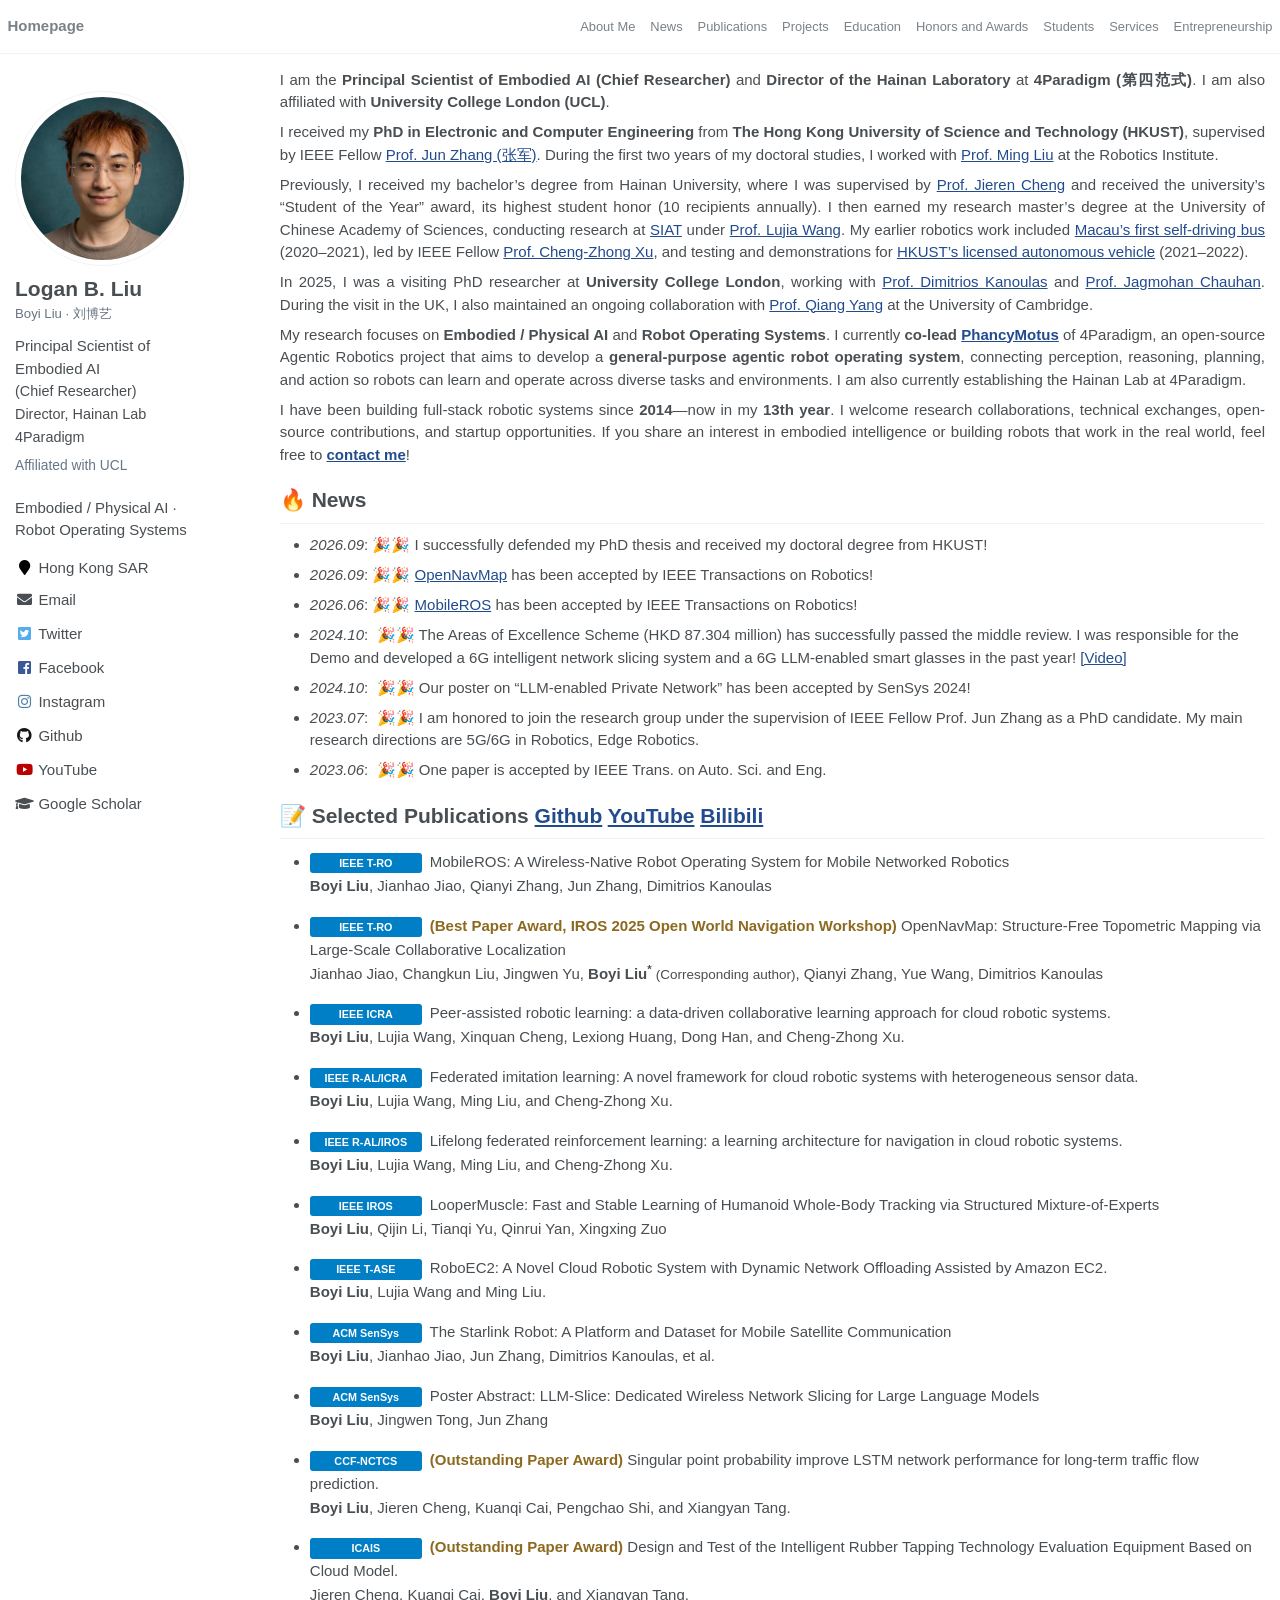
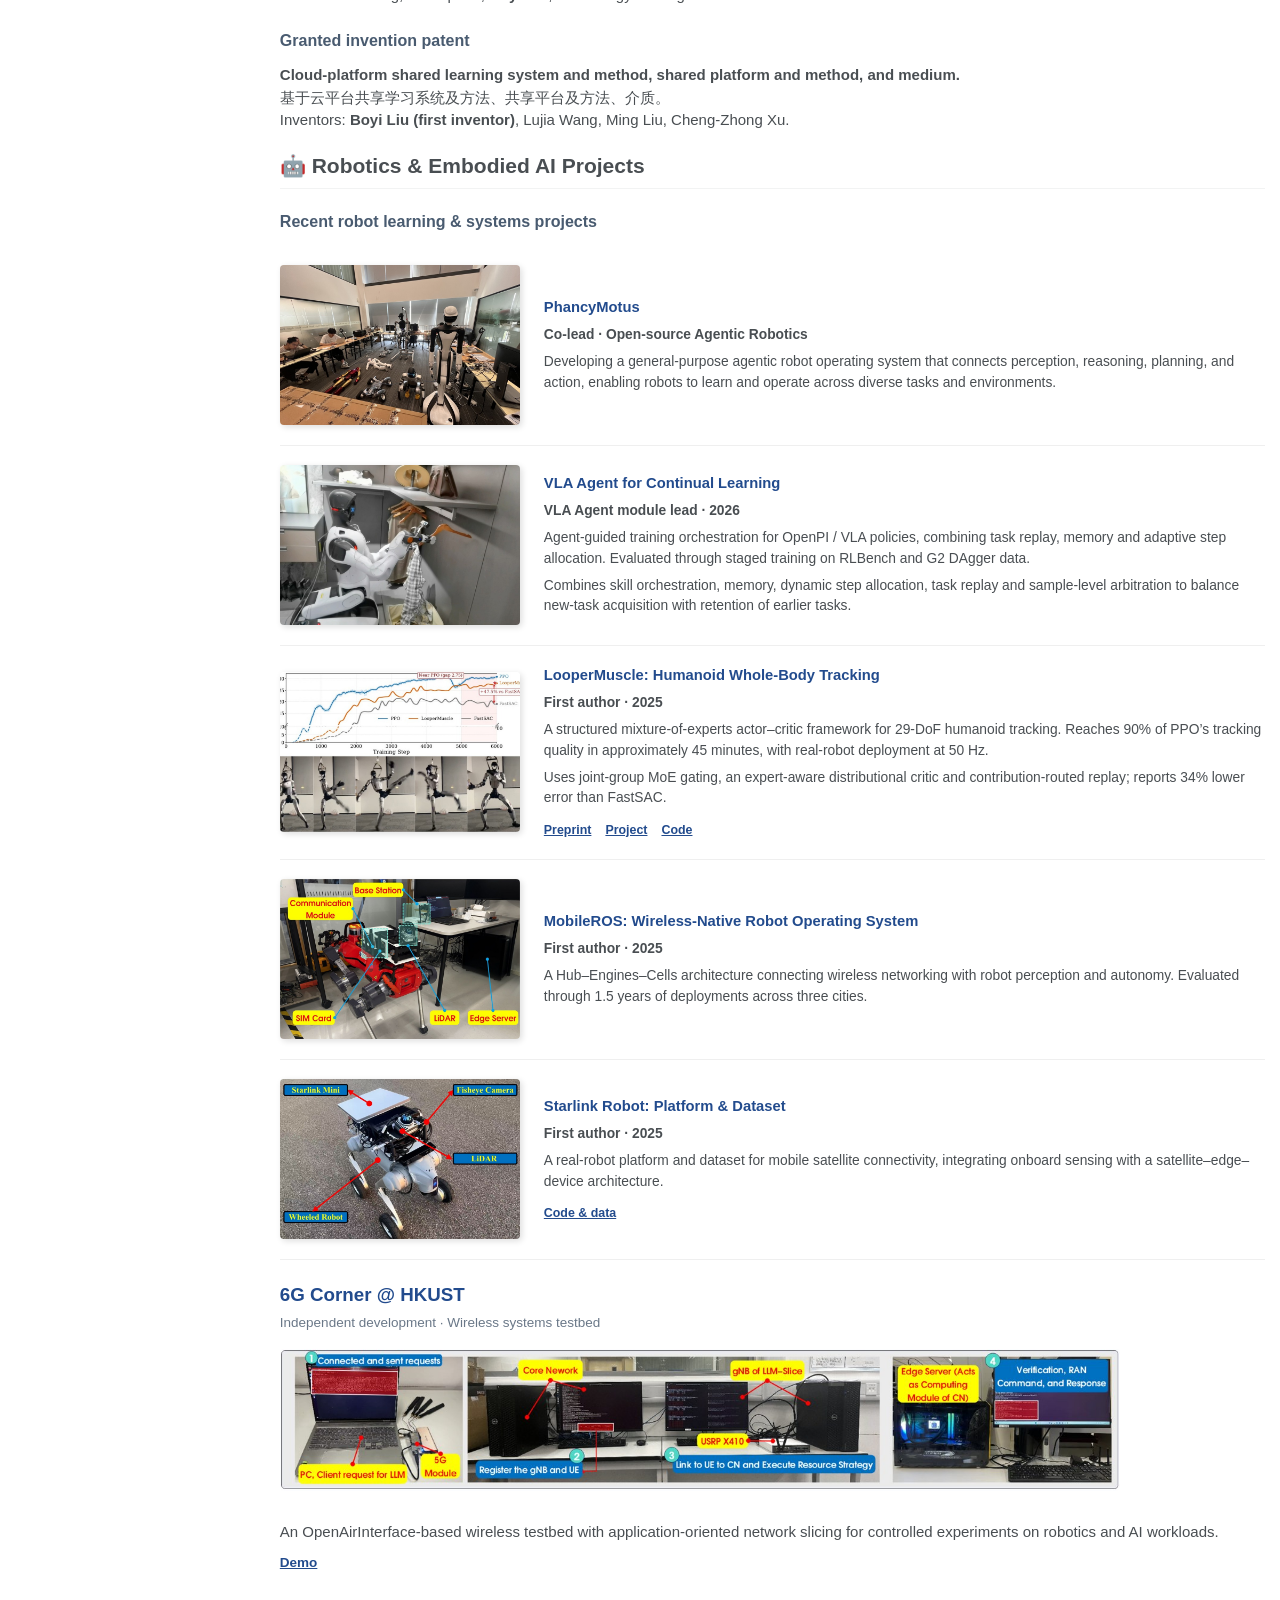
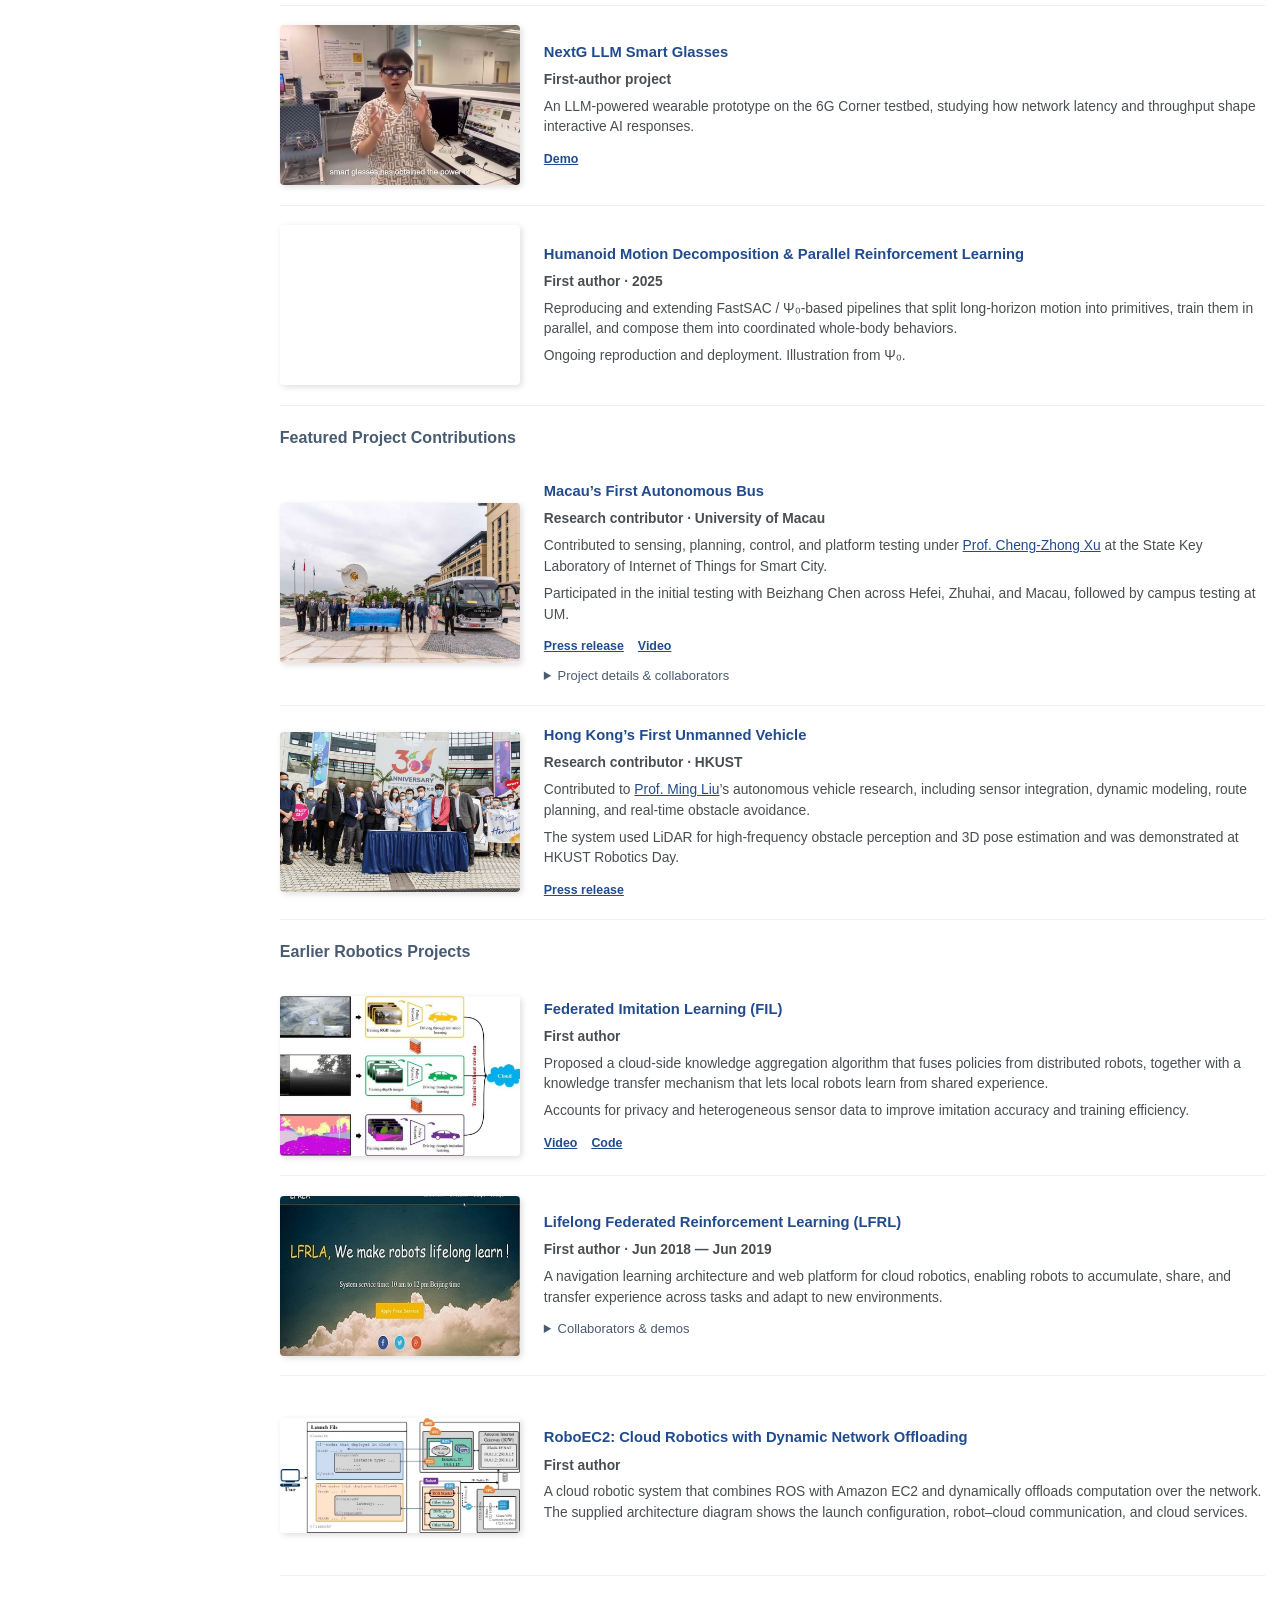
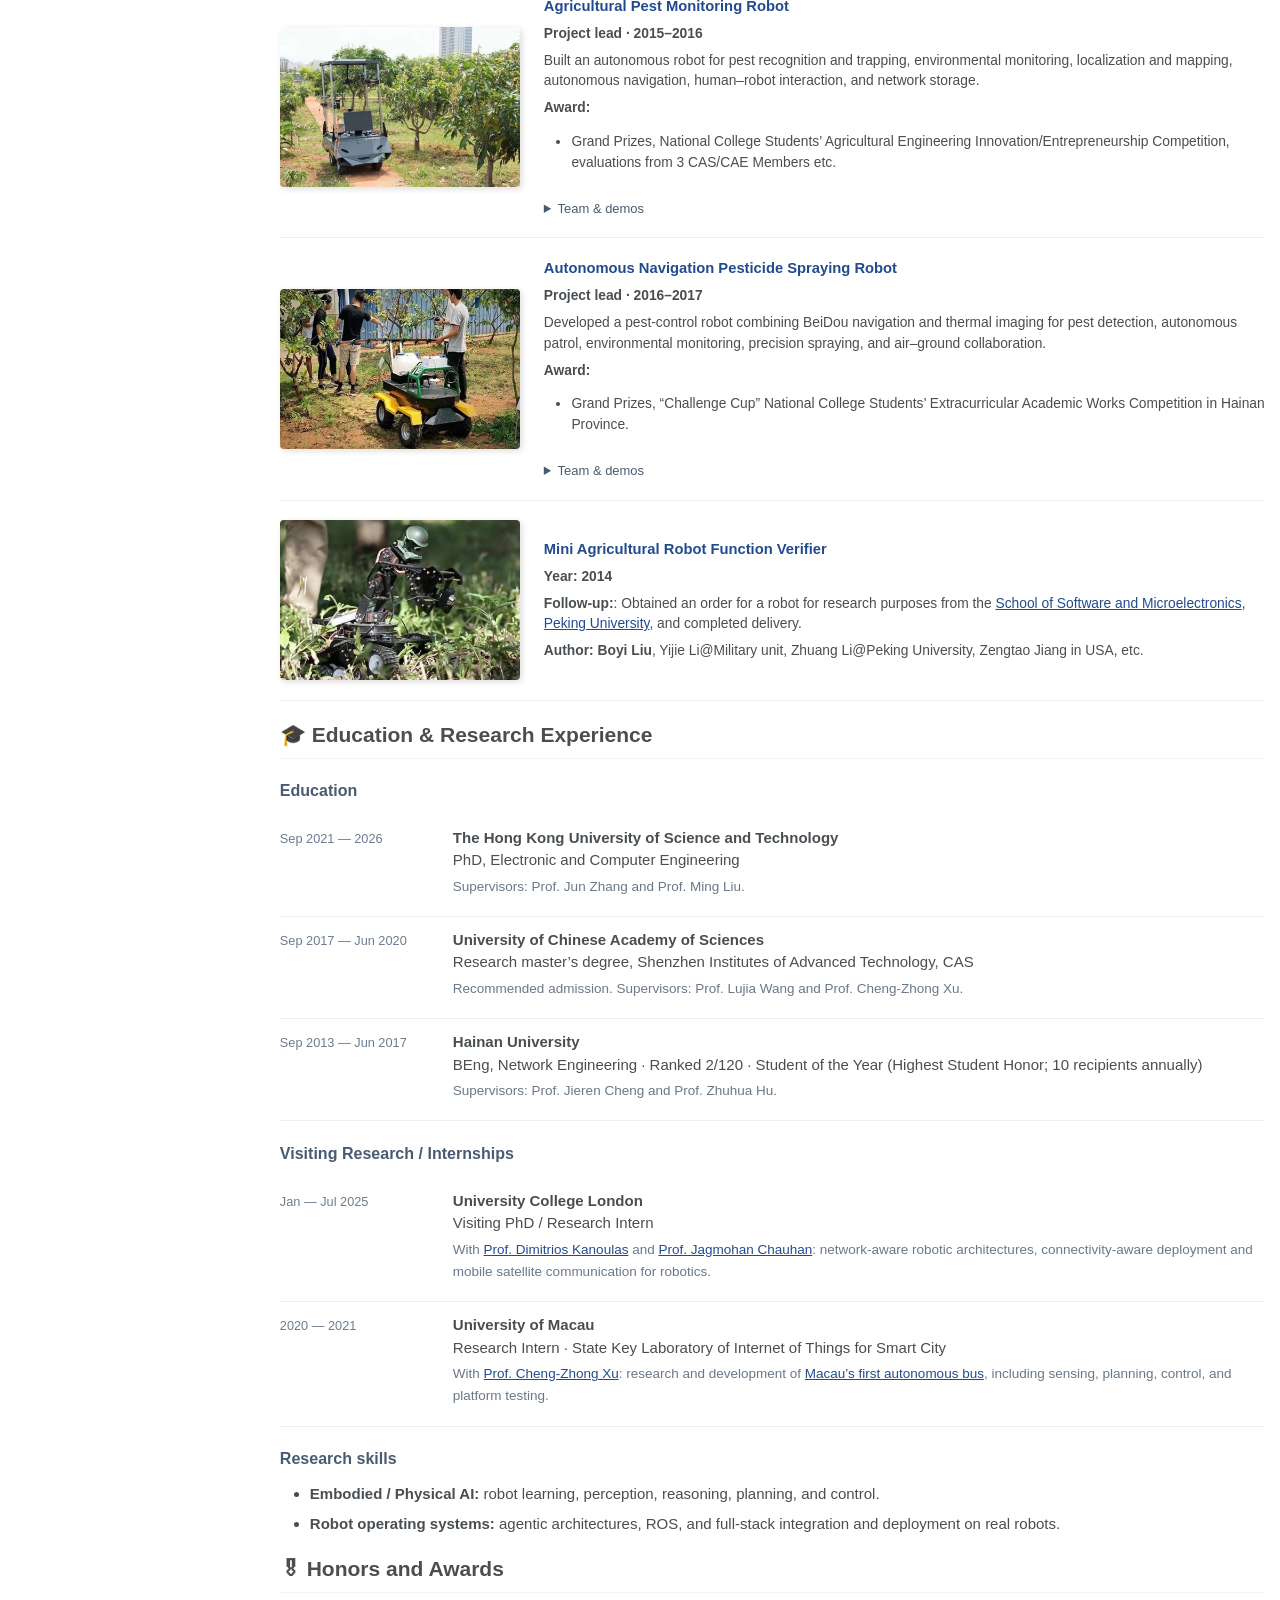
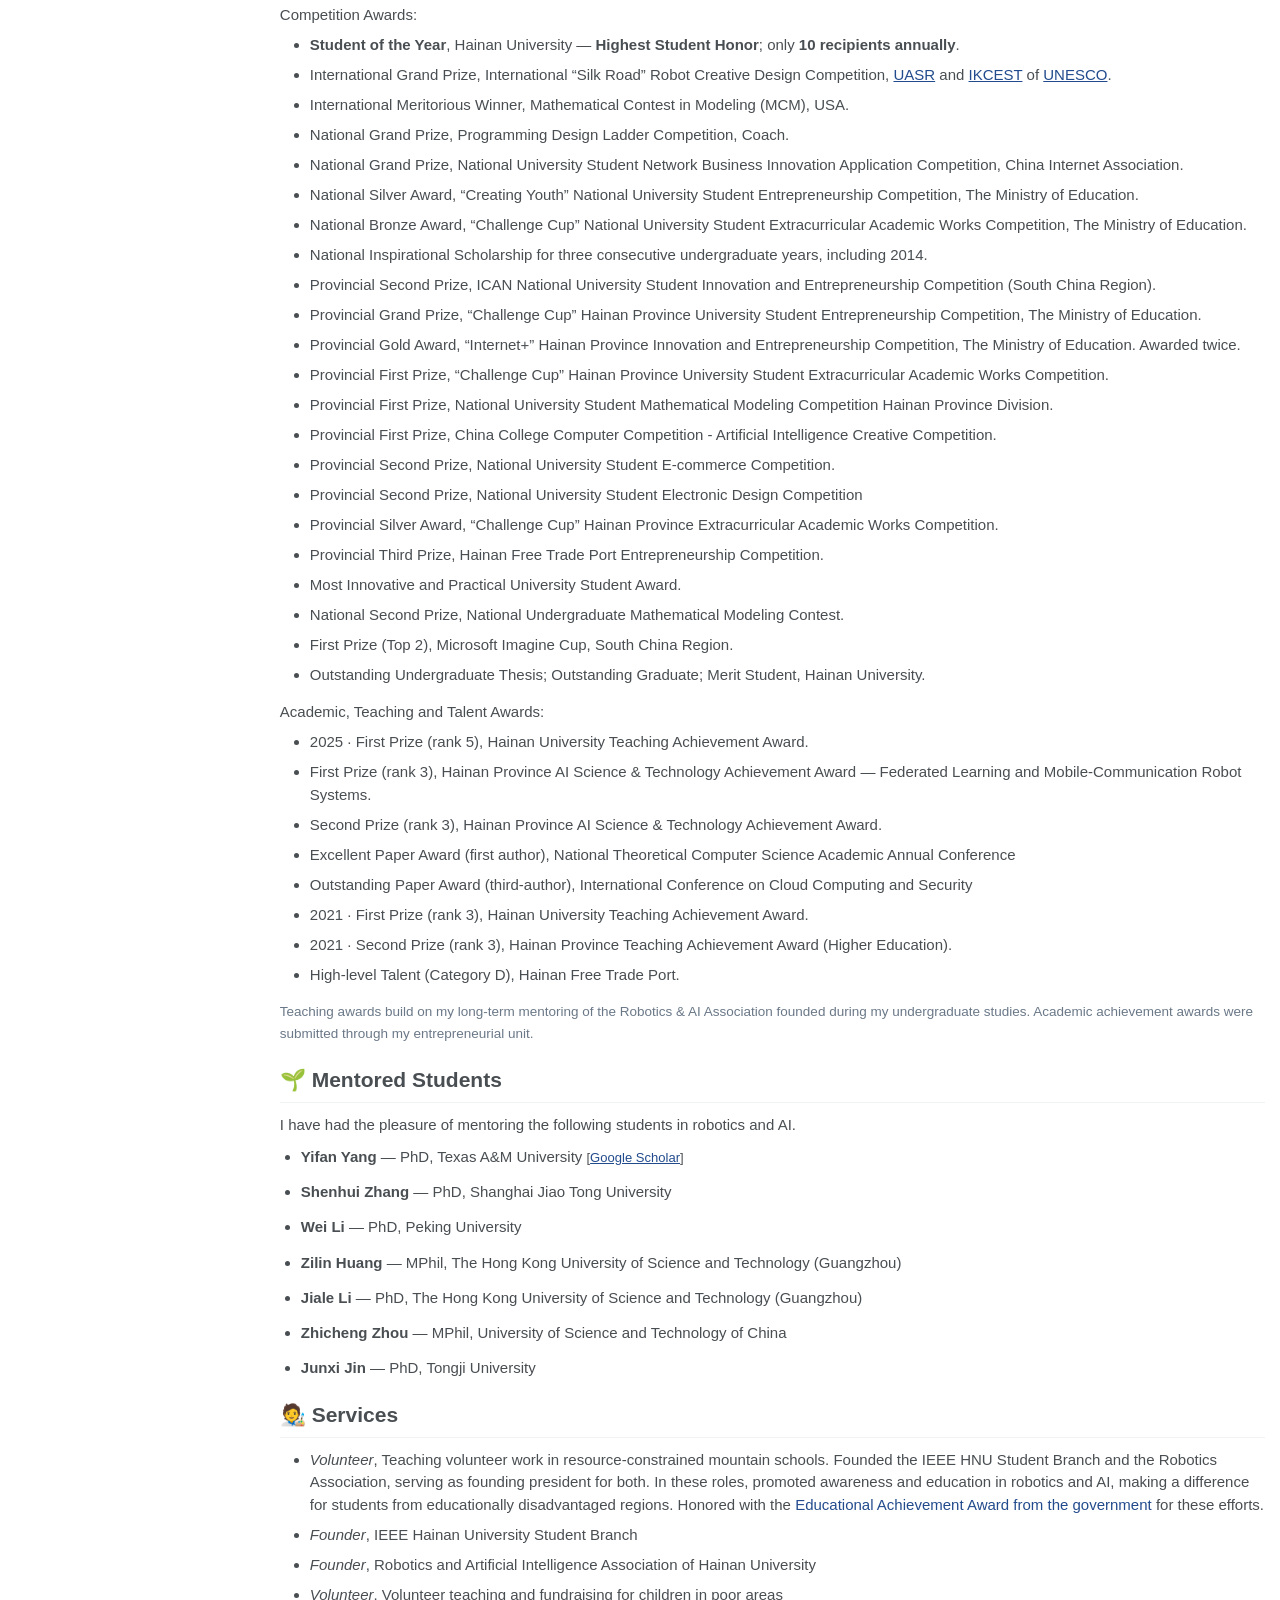
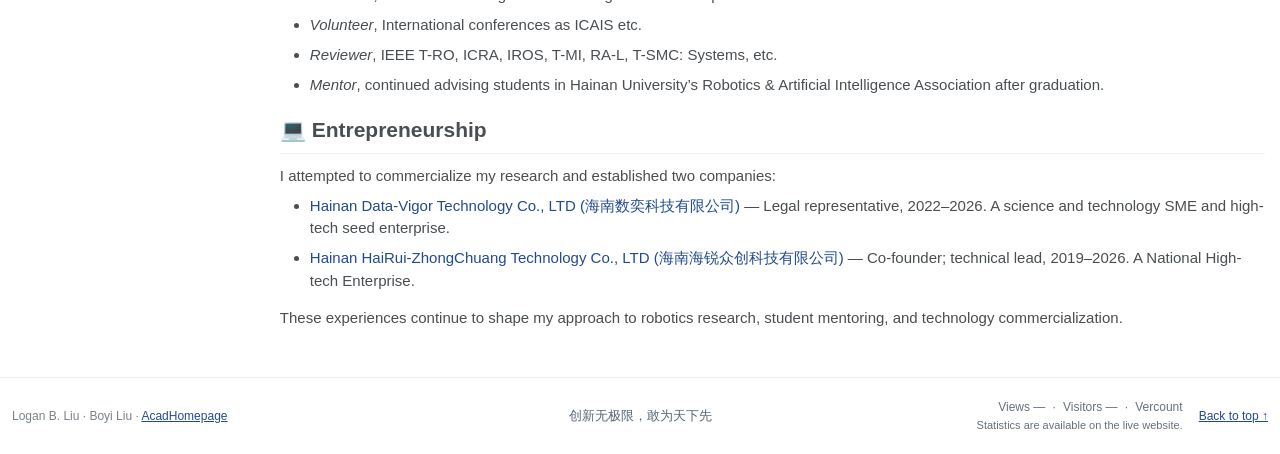
==== commit e818987f: "Use Hainan Laboratory in introduction" ====
--- a/index.html
+++ b/index.html
@@ -88,7 +88,7 @@
 <article class="page" itemscope="" itemtype="http://schema.org/CreativeWork">
 <div class="page__inner-wrap">
 <section class="page__content" itemprop="text">
-<p class="intro-text" lang="en"><span class="anchor" id="about-me"></span>I am the <strong>Principal Scientist of Embodied AI (Chief Researcher)</strong> and <strong>Director of the Hainan Lab</strong> at <strong>4Paradigm (第四范式)</strong>. I am also affiliated with <strong>University College London (UCL)</strong>.</p><p class="intro-text" lang="en">I received my <strong>PhD in Electronic and Computer Engineering</strong> from <strong>The Hong Kong University of Science and Technology (HKUST)</strong>, supervised by IEEE Fellow <a href="https://eejzhang.people.ust.hk/" rel="noopener noreferrer" target="_blank">Prof. Jun Zhang (张军)</a>. During the first two years of my doctoral studies, I worked with <a href="https://ram-lab.com/people/#dr-ming-liu--director" rel="noopener noreferrer" target="_blank">Prof. Ming Liu</a> at the Robotics Institute.</p>
+<p class="intro-text" lang="en"><span class="anchor" id="about-me"></span>I am the <strong>Principal Scientist of Embodied AI (Chief Researcher)</strong> and <strong>Director of the Hainan Laboratory</strong> at <strong>4Paradigm (第四范式)</strong>. I am also affiliated with <strong>University College London (UCL)</strong>.</p><p class="intro-text" lang="en">I received my <strong>PhD in Electronic and Computer Engineering</strong> from <strong>The Hong Kong University of Science and Technology (HKUST)</strong>, supervised by IEEE Fellow <a href="https://eejzhang.people.ust.hk/" rel="noopener noreferrer" target="_blank">Prof. Jun Zhang (张军)</a>. During the first two years of my doctoral studies, I worked with <a href="https://ram-lab.com/people/#dr-ming-liu--director" rel="noopener noreferrer" target="_blank">Prof. Ming Liu</a> at the Robotics Institute.</p>
 <p class="intro-text" lang="en">Previously, I received my bachelor’s degree from Hainan University, where I was supervised by <a href="https://hd.hainanu.edu.cn/cs/info/1104/1857.htm" rel="noopener noreferrer" target="_blank">Prof. Jieren Cheng</a> and received the university’s “Student of the Year” award, its highest student honor (10 recipients annually). I then earned my research master’s degree at the University of Chinese Academy of Sciences, conducting research at <a href="https://www.siat.ac.cn/" rel="noopener noreferrer" target="_blank">SIAT</a> under <a href="https://facultyprofiles.hkust-gz.edu.cn/faculty-personal-page/WANG-Lujia/eewanglj" rel="noopener noreferrer" target="_blank">Prof. Lujia Wang</a>. My earlier robotics work included <a href="https://www.um.edu.mo/news-and-press-releases/press-release/detail/50825/" rel="noopener noreferrer" target="_blank">Macau’s first self-driving bus</a> (2020–2021), led by IEEE Fellow <a href="https://www.fst.um.edu.mo/personal/czxu/" rel="noopener noreferrer" target="_blank">Prof. Cheng-Zhong Xu</a>, and testing and demonstrations for <a href="https://ri.hkust.edu.hk/research/autonomous-driving" rel="noopener noreferrer" target="_blank">HKUST’s licensed autonomous vehicle</a> (2021–2022).</p>
 <p class="intro-text" lang="en">In 2025, I was a visiting PhD researcher at <strong>University College London</strong>, working with <a href="https://dkanou.github.io/" rel="noopener noreferrer" target="_blank">Prof. Dimitrios Kanoulas</a> and <a href="https://sites.google.com/view/jagmohan-chauhan/" rel="noopener noreferrer" target="_blank">Prof. Jagmohan Chauhan</a>. During the visit in the UK, I also maintained an ongoing collaboration with <a href="https://www.cl.cam.ac.uk/~qy258/" rel="noopener noreferrer" target="_blank">Prof. Qiang Yang</a> at the University of Cambridge.</p><p class="intro-text" lang="en">My research focuses on <strong>Embodied / Physical AI</strong> and <strong>Robot Operating Systems</strong>. I currently <strong>co-lead <a href="#project-phancymotus">PhancyMotus</a></strong> of 4Paradigm, an open-source Agentic Robotics project that aims to develop a <strong>general-purpose agentic robot operating system</strong>, connecting perception, reasoning, planning, and action so robots can learn and operate across diverse tasks and environments. I am also currently establishing the Hainan Lab at 4Paradigm.</p>
 <p class="intro-text" lang="en">I have been building full-stack robotic systems since <strong>2014</strong>—now in my <strong>13th year</strong>. I welcome research collaborations, technical exchanges, open-source contributions, and startup opportunities. If you share an interest in embodied intelligence or building robots that work in the real world, feel free to <a href="mailto:liuboyilby@gmail.com"><strong>contact me</strong></a>!</p>
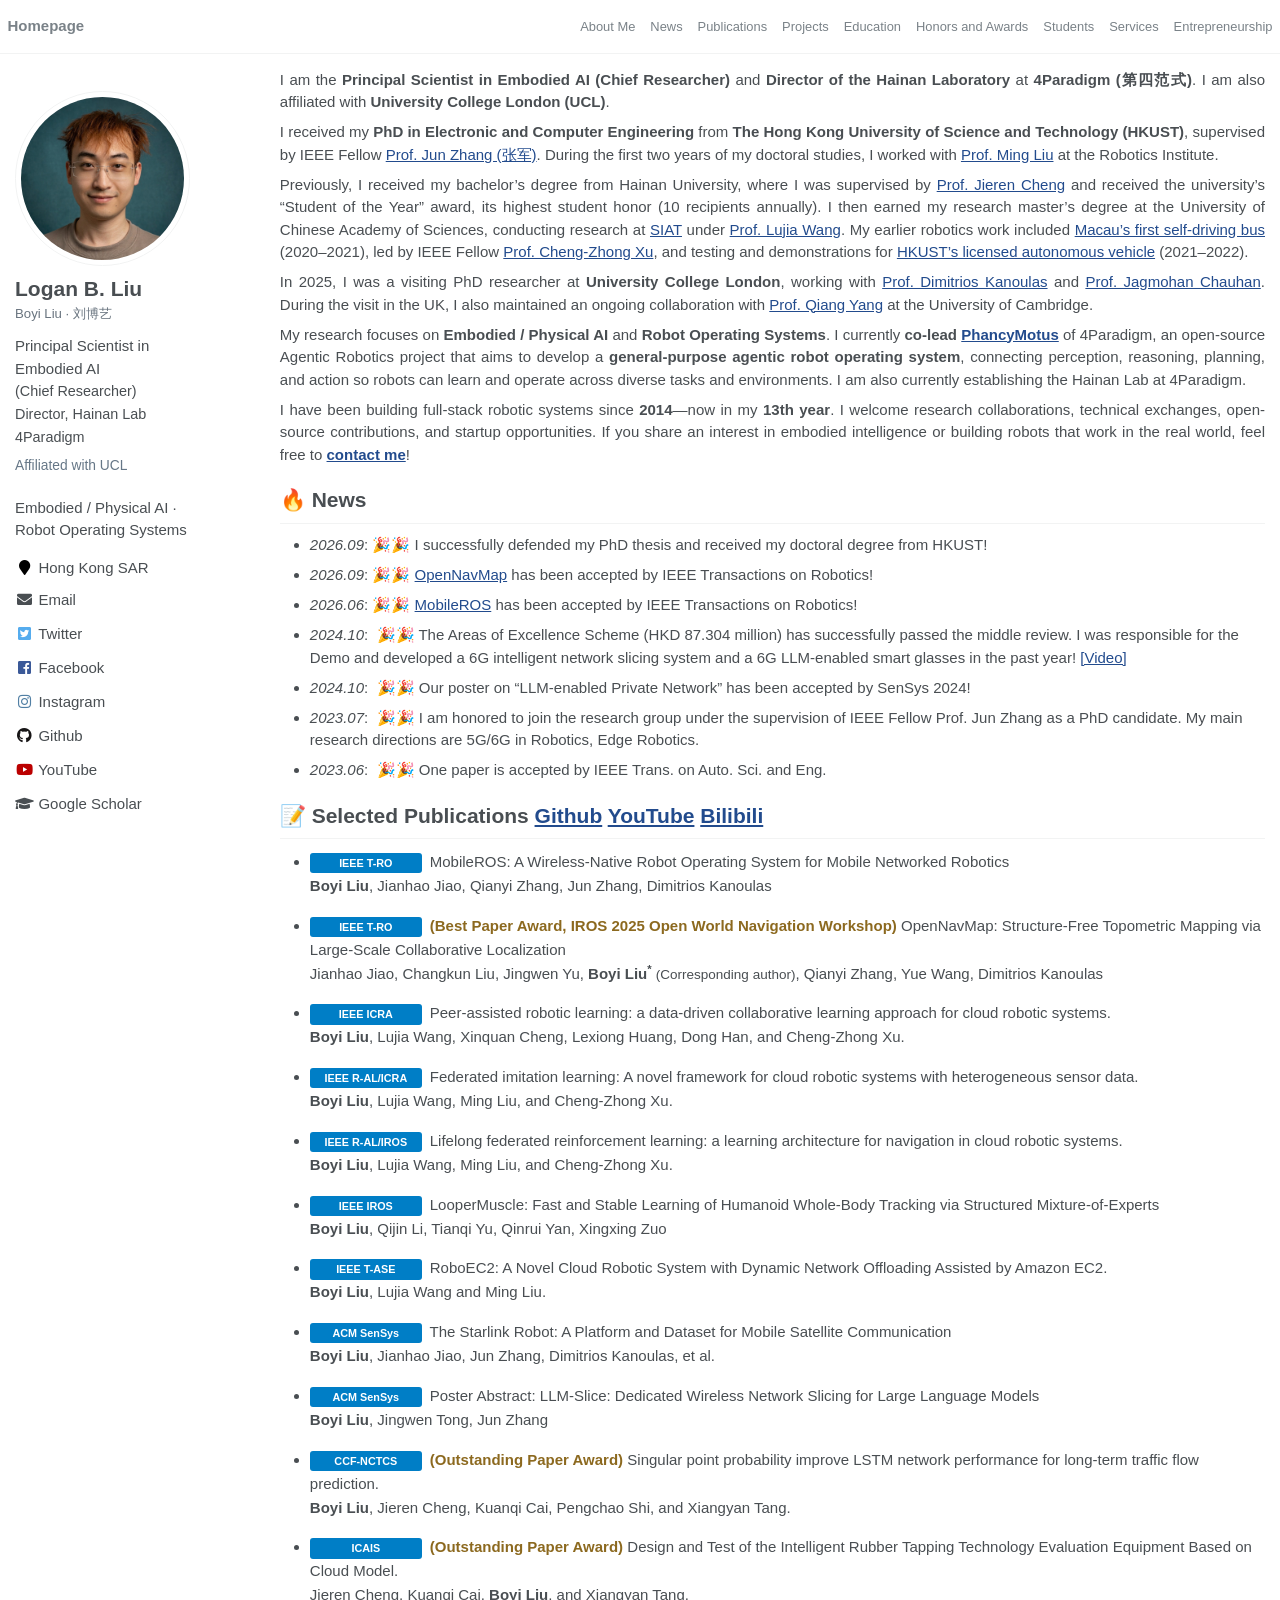
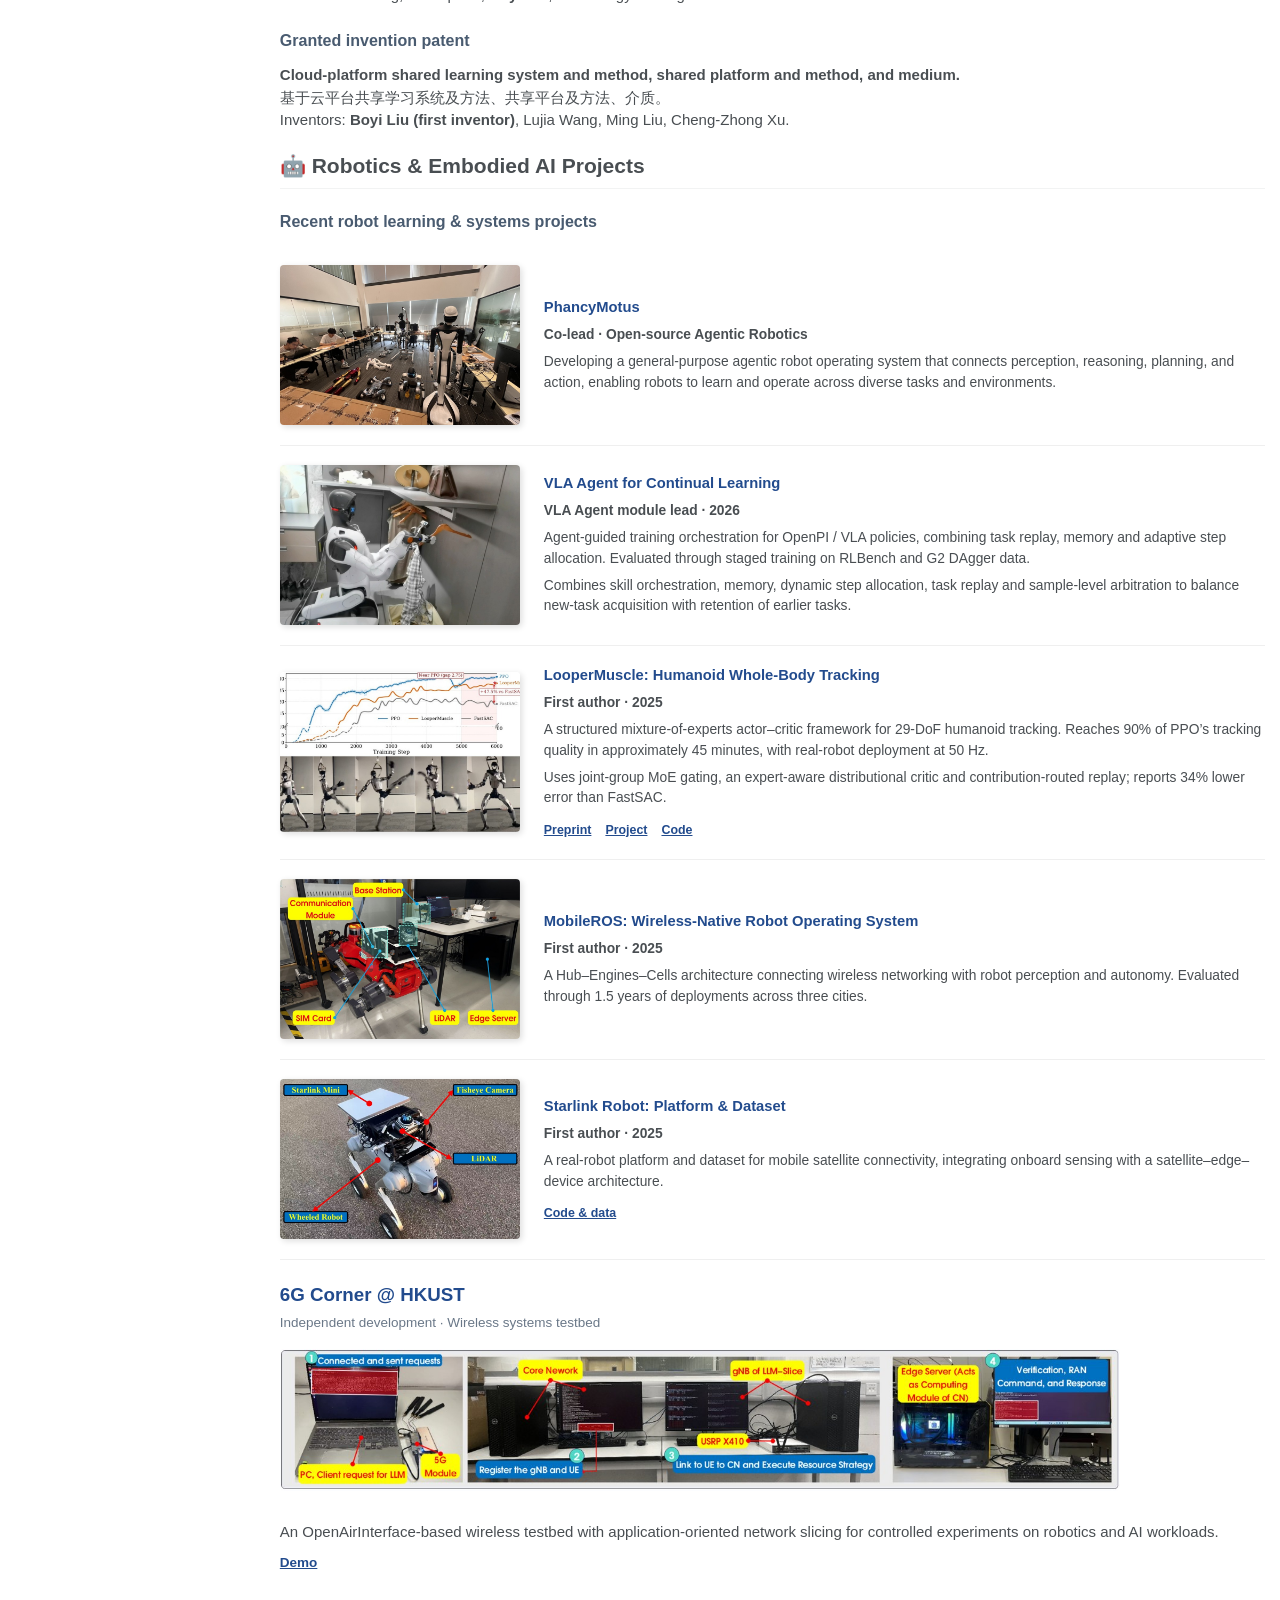
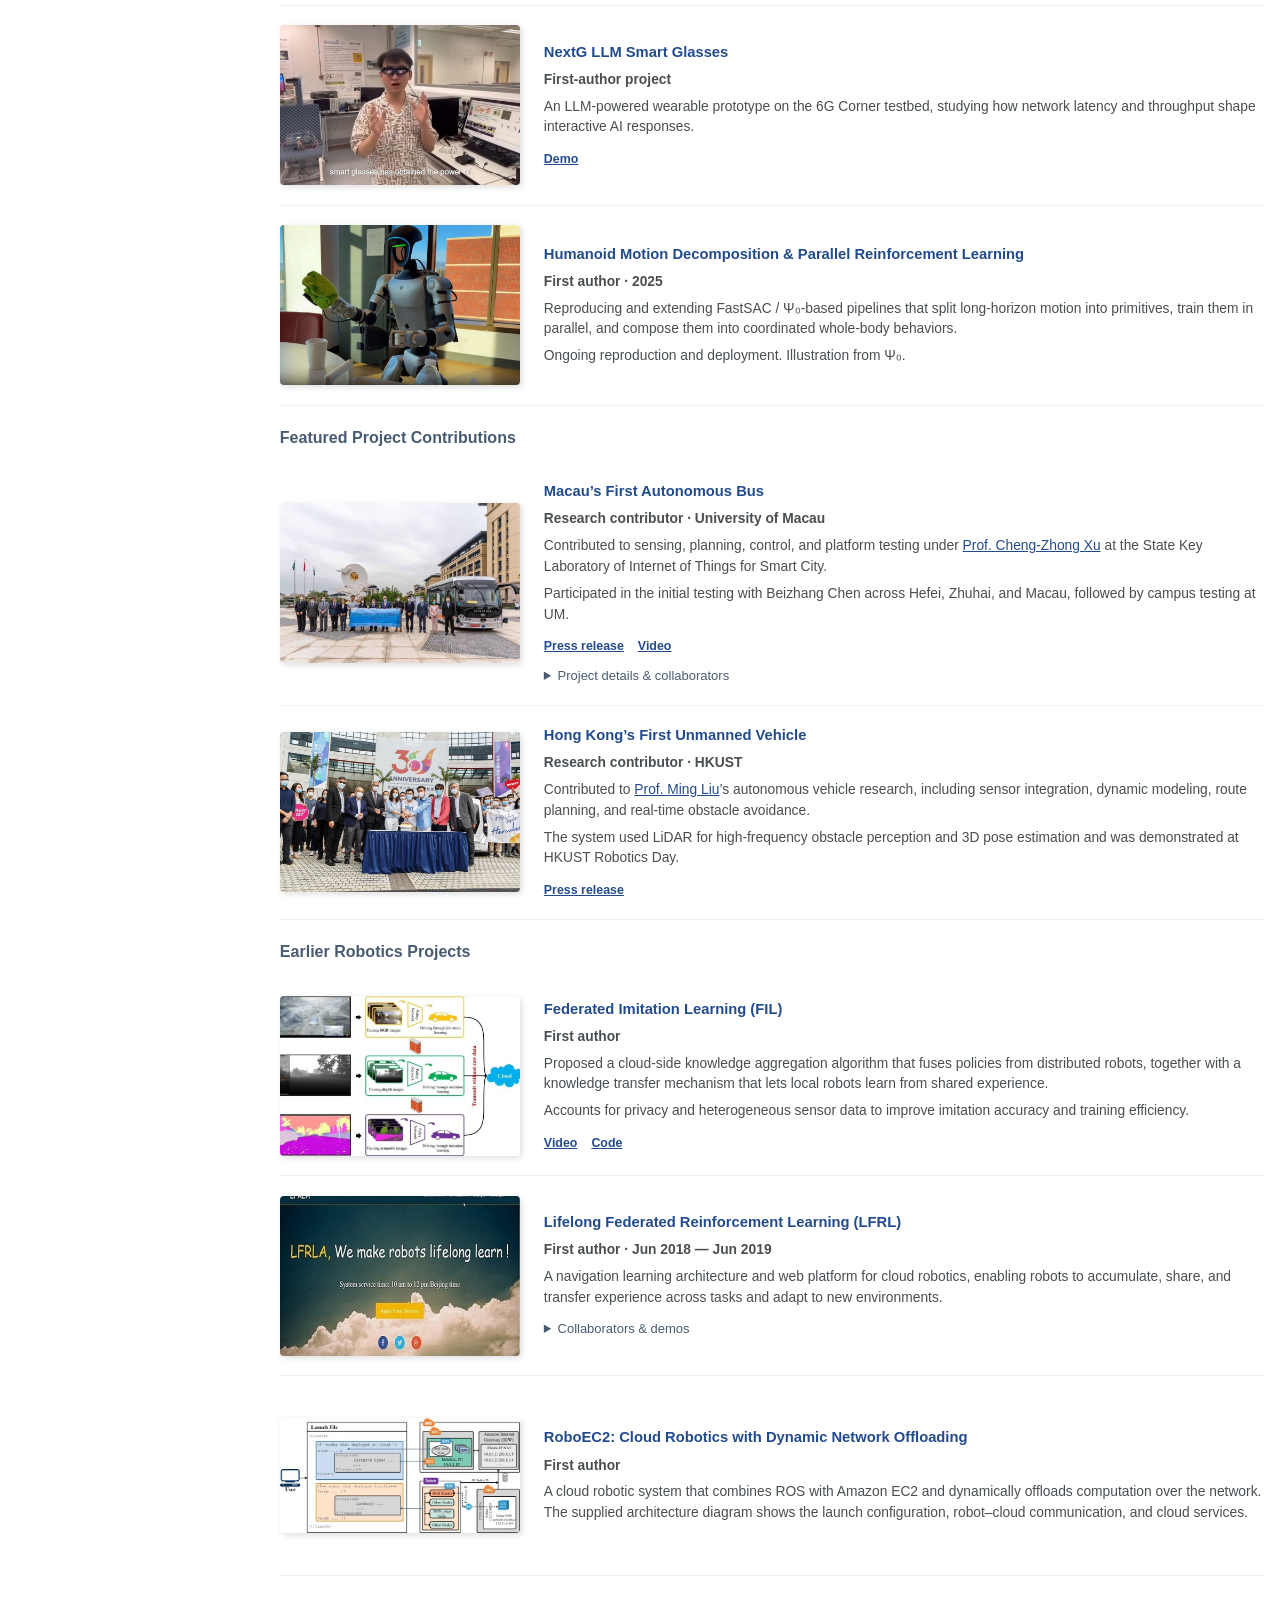
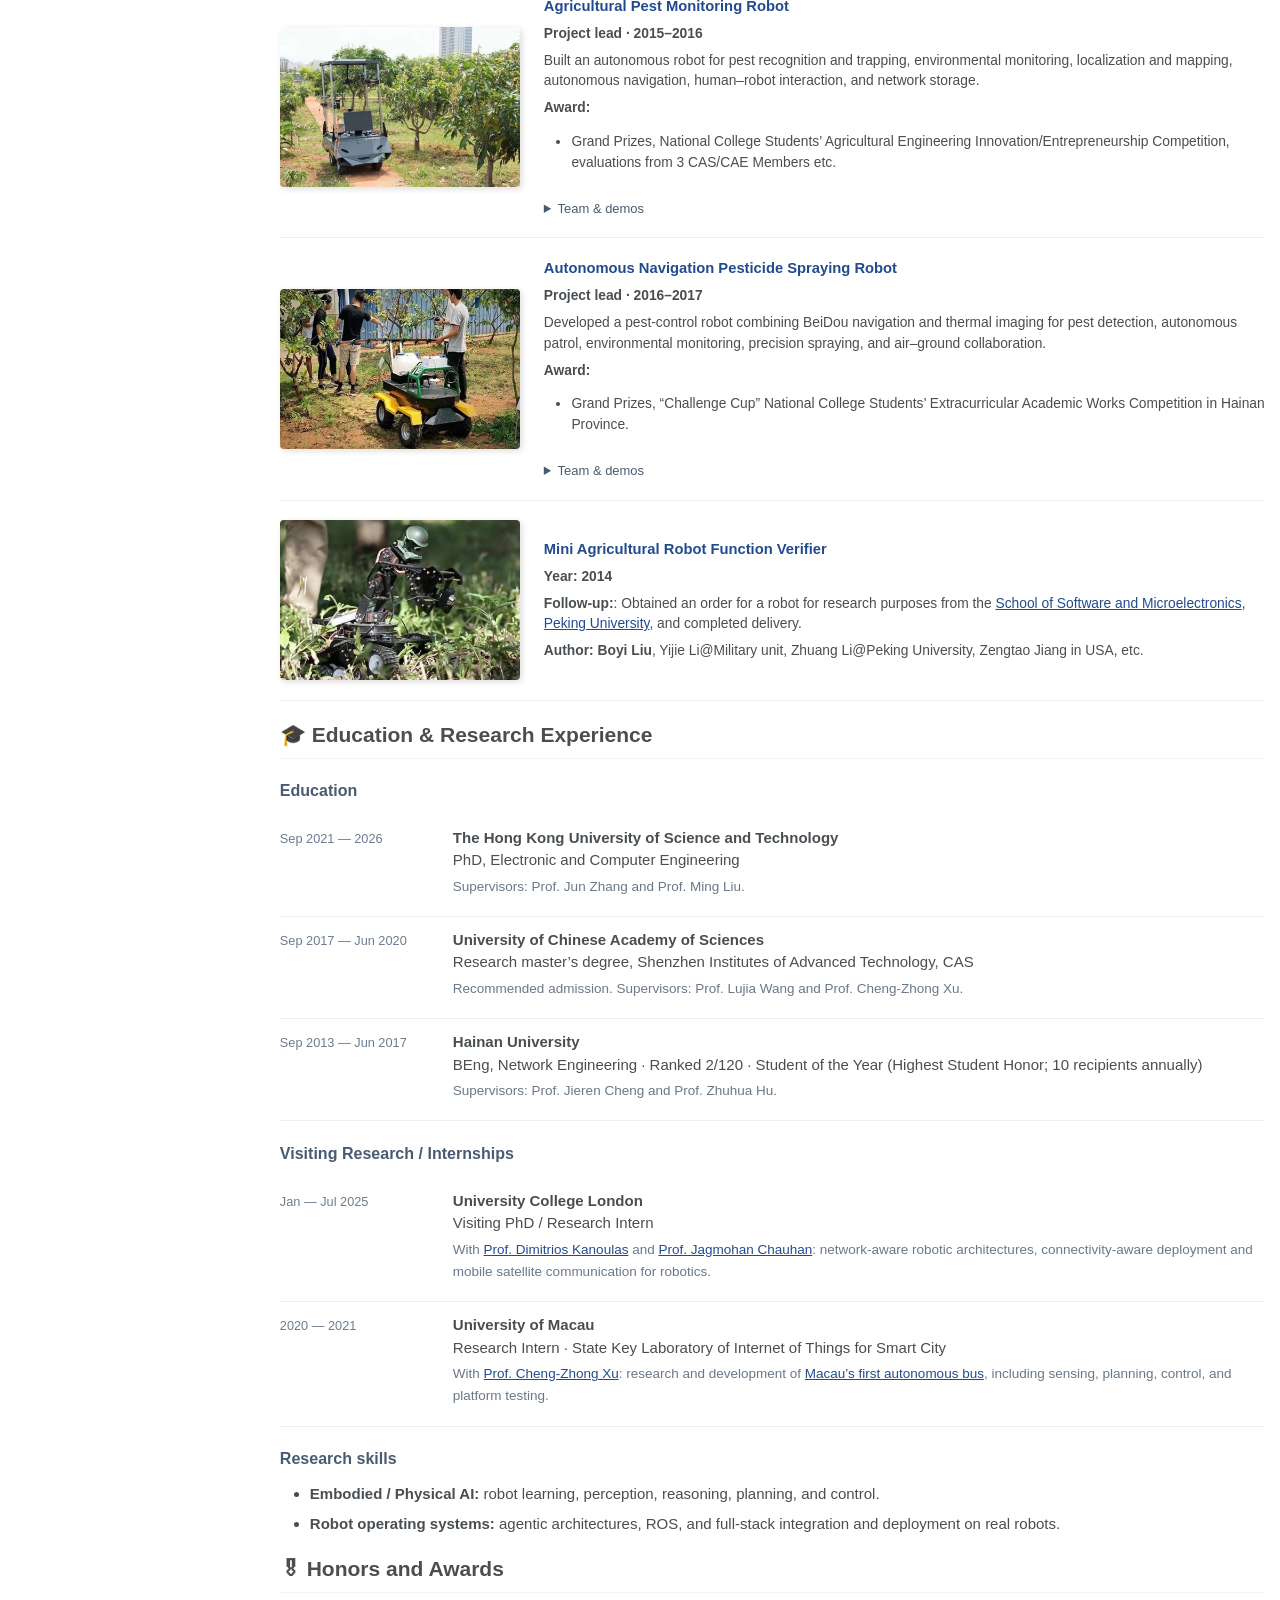
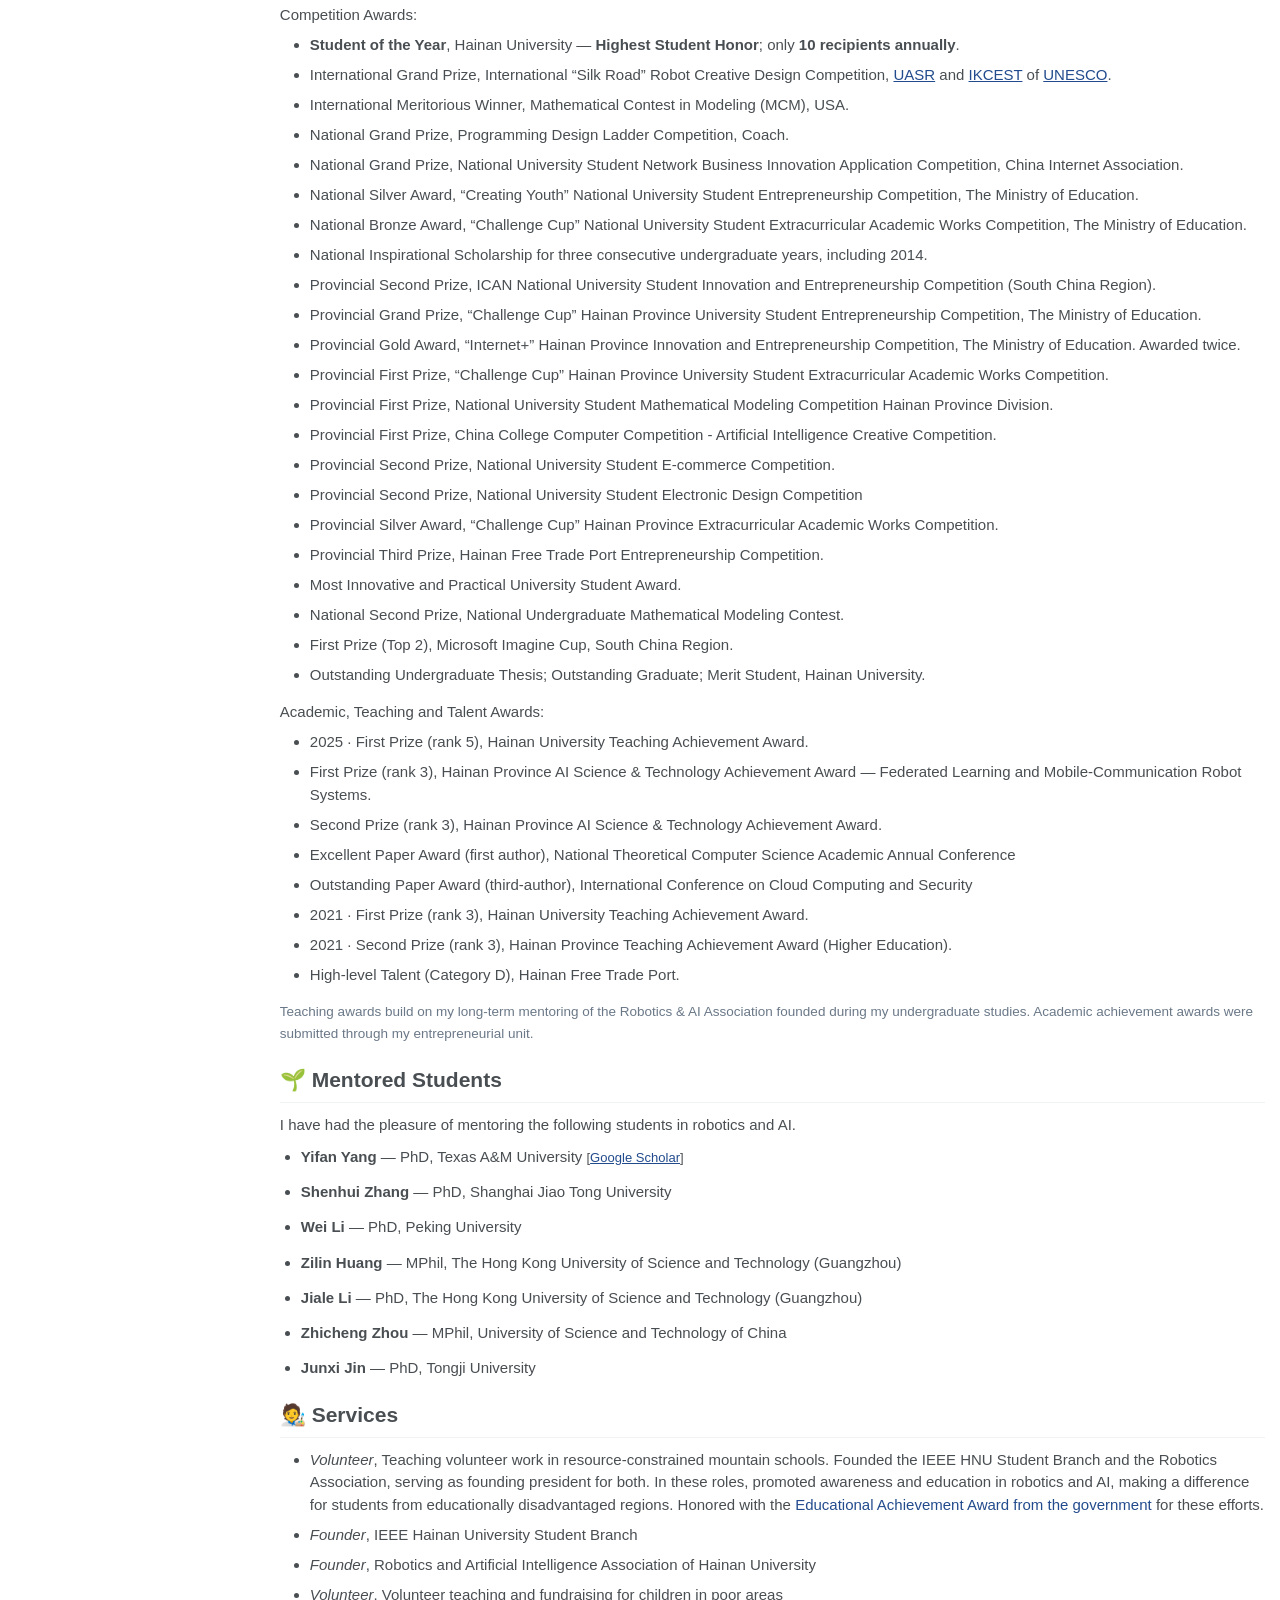
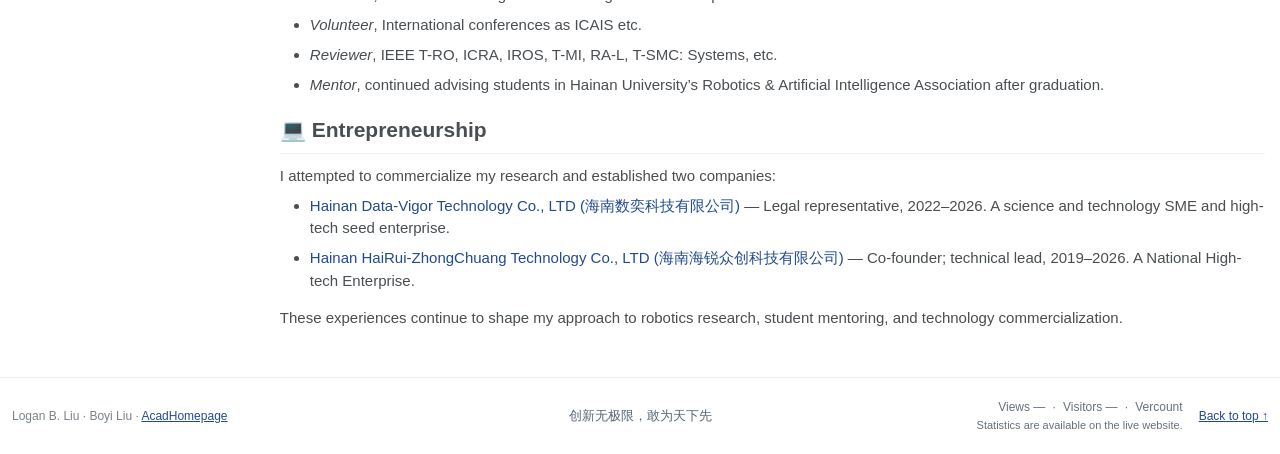
==== commit be25a87a: "Change Principal Scientist of to Principal Scientist in" ====
--- a/index.html
+++ b/index.html
@@ -8,7 +8,7 @@
 <meta content="en" property="og:locale"/>
 <meta content="Logan B. Liu" property="og:site_name"/>
 <meta content="Logan B. Liu" property="og:title"/>
-<meta content="Boyi Liu (Logan B. Liu), Principal Scientist of Embodied AI (Chief Researcher) and Director of the Hainan Lab at 4Paradigm. Affiliated with University College London. HKUST PhD. Embodied / Physical AI and robot operating systems." property="og:description"/>
+<meta content="Boyi Liu (Logan B. Liu), Principal Scientist in Embodied AI (Chief Researcher) and Director of the Hainan Lab at 4Paradigm. Affiliated with University College London. HKUST PhD. Embodied / Physical AI and robot operating systems." property="og:description"/>
 <!-- end SEO -->
 <meta content="True" name="HandheldFriendly"/>
 <meta content="320" name="MobileOptimized"/>
@@ -26,7 +26,7 @@
 <meta content="#ffffff" name="theme-color"/>
 <link href="assets/css/academicons.css" rel="stylesheet"/>
 <!-- end custom head snippets -->
-<meta content="Boyi Liu (Logan B. Liu), Principal Scientist of Embodied AI (Chief Researcher) and Director of the Hainan Lab at 4Paradigm. Affiliated with University College London. HKUST PhD. Embodied / Physical AI and robot operating systems." name="description"/><link href="assets/css/cv-updates.css" rel="stylesheet"/><link href="assets/css/visitor-stats.css?v=20261001-footer4" rel="stylesheet"/></head>
+<meta content="Boyi Liu (Logan B. Liu), Principal Scientist in Embodied AI (Chief Researcher) and Director of the Hainan Lab at 4Paradigm. Affiliated with University College London. HKUST PhD. Embodied / Physical AI and robot operating systems." name="description"/><link href="assets/css/cv-updates.css" rel="stylesheet"/><link href="assets/css/visitor-stats.css?v=20261001-footer4" rel="stylesheet"/></head>
 <body><a class="skip-link" href="#about-me">Skip to content</a>
 <!--[if lt IE 9]>
 <div class="notice--danger align-center" style="margin: 0;">You are using an <strong>outdated</strong> browser. Please <a href="http://browsehappy.com/">upgrade your browser</a> to improve your experience.</div>
@@ -58,7 +58,7 @@
 </div>
 <div class="author__content">
 <h3 class="author__name">Logan B. Liu</h3><p class="profile-real-name">Boyi Liu · <span lang="zh-Hans">刘博艺</span></p>
-<p class="author__bio">Principal Scientist of Embodied AI<br/><span class="appointment-detail">(Chief Researcher)<br/>Director, Hainan Lab<br/>4Paradigm</span><br/><span class="affiliation-line">Affiliated with UCL</span></p>
+<p class="author__bio">Principal Scientist in Embodied AI<br/><span class="appointment-detail">(Chief Researcher)<br/>Director, Hainan Lab<br/>4Paradigm</span><br/><span class="affiliation-line">Affiliated with UCL</span></p>
 </div>
 <div class="author__urls-wrapper">
 <!-- <button class="btn btn--inverse">More Info & Contact</button> -->
@@ -88,7 +88,7 @@
 <article class="page" itemscope="" itemtype="http://schema.org/CreativeWork">
 <div class="page__inner-wrap">
 <section class="page__content" itemprop="text">
-<p class="intro-text" lang="en"><span class="anchor" id="about-me"></span>I am the <strong>Principal Scientist of Embodied AI (Chief Researcher)</strong> and <strong>Director of the Hainan Laboratory</strong> at <strong>4Paradigm (第四范式)</strong>. I am also affiliated with <strong>University College London (UCL)</strong>.</p><p class="intro-text" lang="en">I received my <strong>PhD in Electronic and Computer Engineering</strong> from <strong>The Hong Kong University of Science and Technology (HKUST)</strong>, supervised by IEEE Fellow <a href="https://eejzhang.people.ust.hk/" rel="noopener noreferrer" target="_blank">Prof. Jun Zhang (张军)</a>. During the first two years of my doctoral studies, I worked with <a href="https://ram-lab.com/people/#dr-ming-liu--director" rel="noopener noreferrer" target="_blank">Prof. Ming Liu</a> at the Robotics Institute.</p>
+<p class="intro-text" lang="en"><span class="anchor" id="about-me"></span>I am the <strong>Principal Scientist in Embodied AI (Chief Researcher)</strong> and <strong>Director of the Hainan Laboratory</strong> at <strong>4Paradigm (第四范式)</strong>. I am also affiliated with <strong>University College London (UCL)</strong>.</p><p class="intro-text" lang="en">I received my <strong>PhD in Electronic and Computer Engineering</strong> from <strong>The Hong Kong University of Science and Technology (HKUST)</strong>, supervised by IEEE Fellow <a href="https://eejzhang.people.ust.hk/" rel="noopener noreferrer" target="_blank">Prof. Jun Zhang (张军)</a>. During the first two years of my doctoral studies, I worked with <a href="https://ram-lab.com/people/#dr-ming-liu--director" rel="noopener noreferrer" target="_blank">Prof. Ming Liu</a> at the Robotics Institute.</p>
 <p class="intro-text" lang="en">Previously, I received my bachelor’s degree from Hainan University, where I was supervised by <a href="https://hd.hainanu.edu.cn/cs/info/1104/1857.htm" rel="noopener noreferrer" target="_blank">Prof. Jieren Cheng</a> and received the university’s “Student of the Year” award, its highest student honor (10 recipients annually). I then earned my research master’s degree at the University of Chinese Academy of Sciences, conducting research at <a href="https://www.siat.ac.cn/" rel="noopener noreferrer" target="_blank">SIAT</a> under <a href="https://facultyprofiles.hkust-gz.edu.cn/faculty-personal-page/WANG-Lujia/eewanglj" rel="noopener noreferrer" target="_blank">Prof. Lujia Wang</a>. My earlier robotics work included <a href="https://www.um.edu.mo/news-and-press-releases/press-release/detail/50825/" rel="noopener noreferrer" target="_blank">Macau’s first self-driving bus</a> (2020–2021), led by IEEE Fellow <a href="https://www.fst.um.edu.mo/personal/czxu/" rel="noopener noreferrer" target="_blank">Prof. Cheng-Zhong Xu</a>, and testing and demonstrations for <a href="https://ri.hkust.edu.hk/research/autonomous-driving" rel="noopener noreferrer" target="_blank">HKUST’s licensed autonomous vehicle</a> (2021–2022).</p>
 <p class="intro-text" lang="en">In 2025, I was a visiting PhD researcher at <strong>University College London</strong>, working with <a href="https://dkanou.github.io/" rel="noopener noreferrer" target="_blank">Prof. Dimitrios Kanoulas</a> and <a href="https://sites.google.com/view/jagmohan-chauhan/" rel="noopener noreferrer" target="_blank">Prof. Jagmohan Chauhan</a>. During the visit in the UK, I also maintained an ongoing collaboration with <a href="https://www.cl.cam.ac.uk/~qy258/" rel="noopener noreferrer" target="_blank">Prof. Qiang Yang</a> at the University of Cambridge.</p><p class="intro-text" lang="en">My research focuses on <strong>Embodied / Physical AI</strong> and <strong>Robot Operating Systems</strong>. I currently <strong>co-lead <a href="#project-phancymotus">PhancyMotus</a></strong> of 4Paradigm, an open-source Agentic Robotics project that aims to develop a <strong>general-purpose agentic robot operating system</strong>, connecting perception, reasoning, planning, and action so robots can learn and operate across diverse tasks and environments. I am also currently establishing the Hainan Lab at 4Paradigm.</p>
 <p class="intro-text" lang="en">I have been building full-stack robotic systems since <strong>2014</strong>—now in my <strong>13th year</strong>. I welcome research collaborations, technical exchanges, open-source contributions, and startup opportunities. If you share an interest in embodied intelligence or building robots that work in the real world, feel free to <a href="mailto:liuboyilby@gmail.com"><strong>contact me</strong></a>!</p>
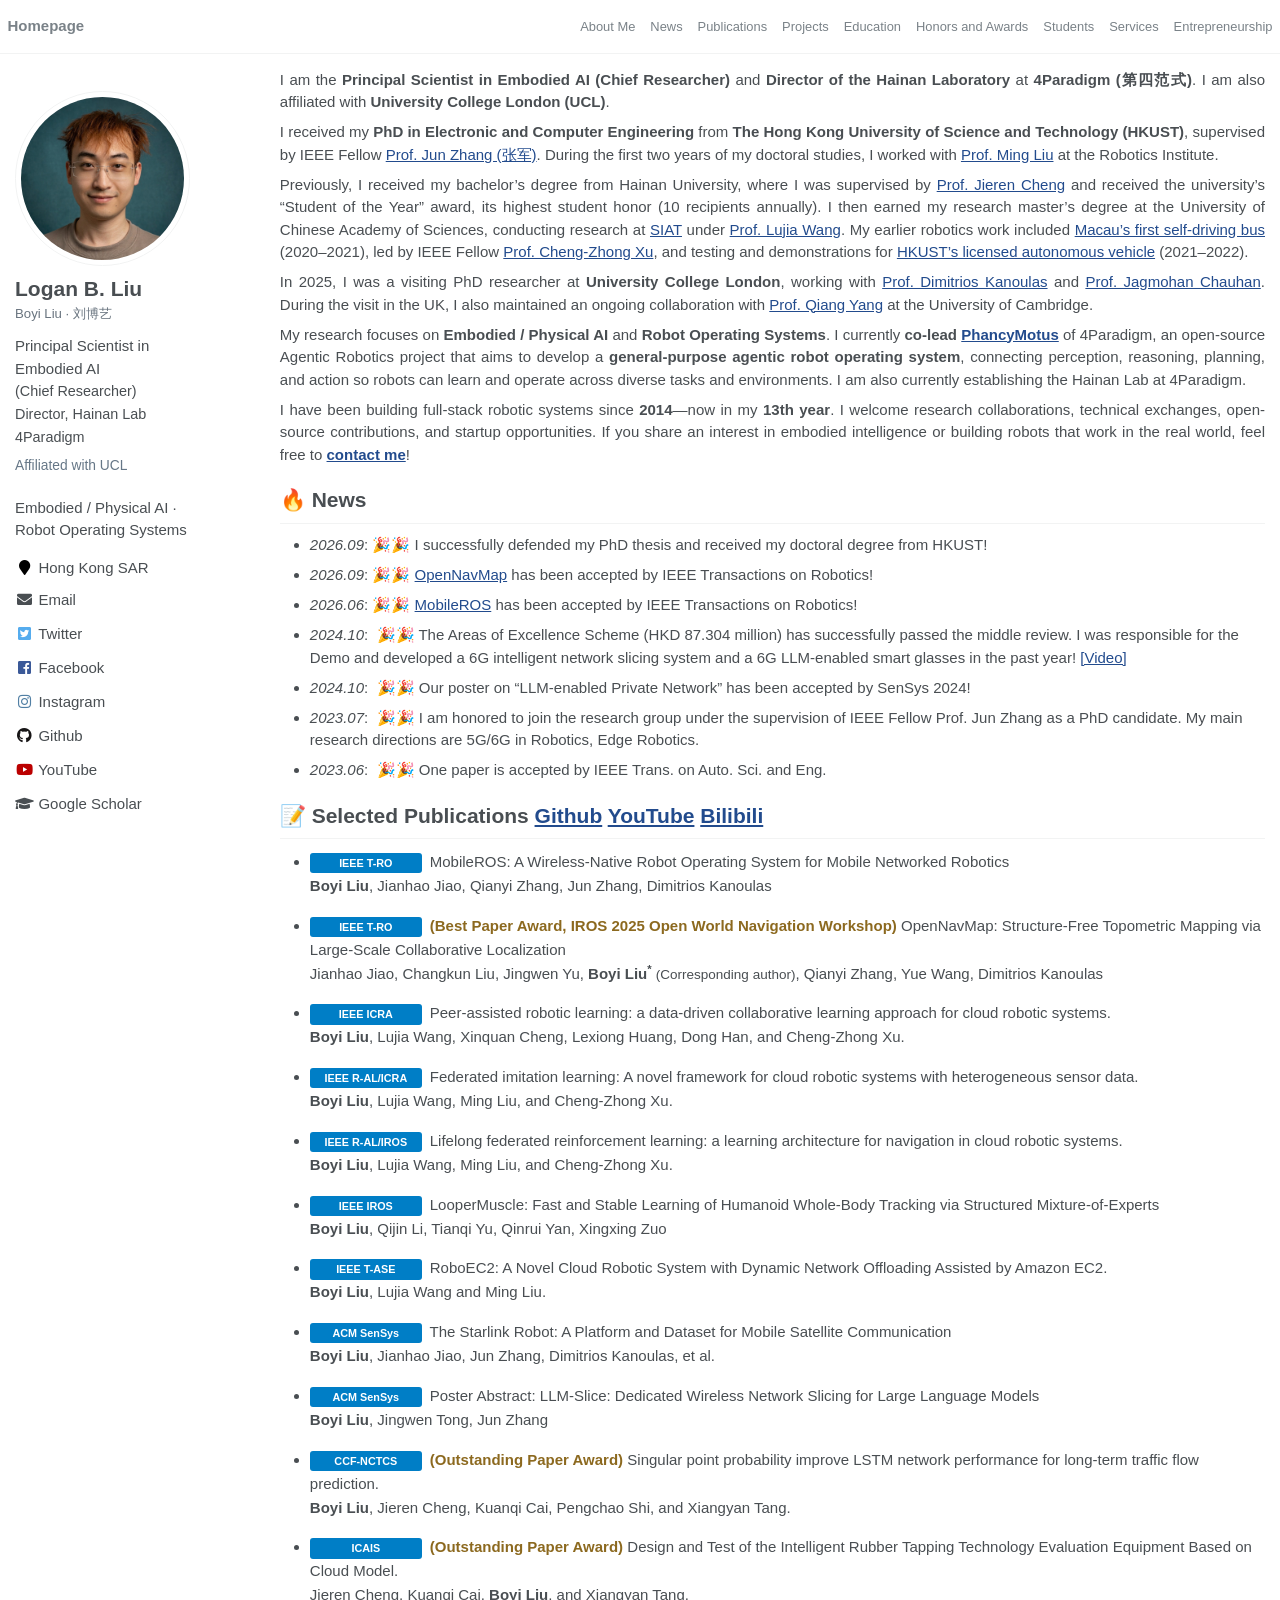
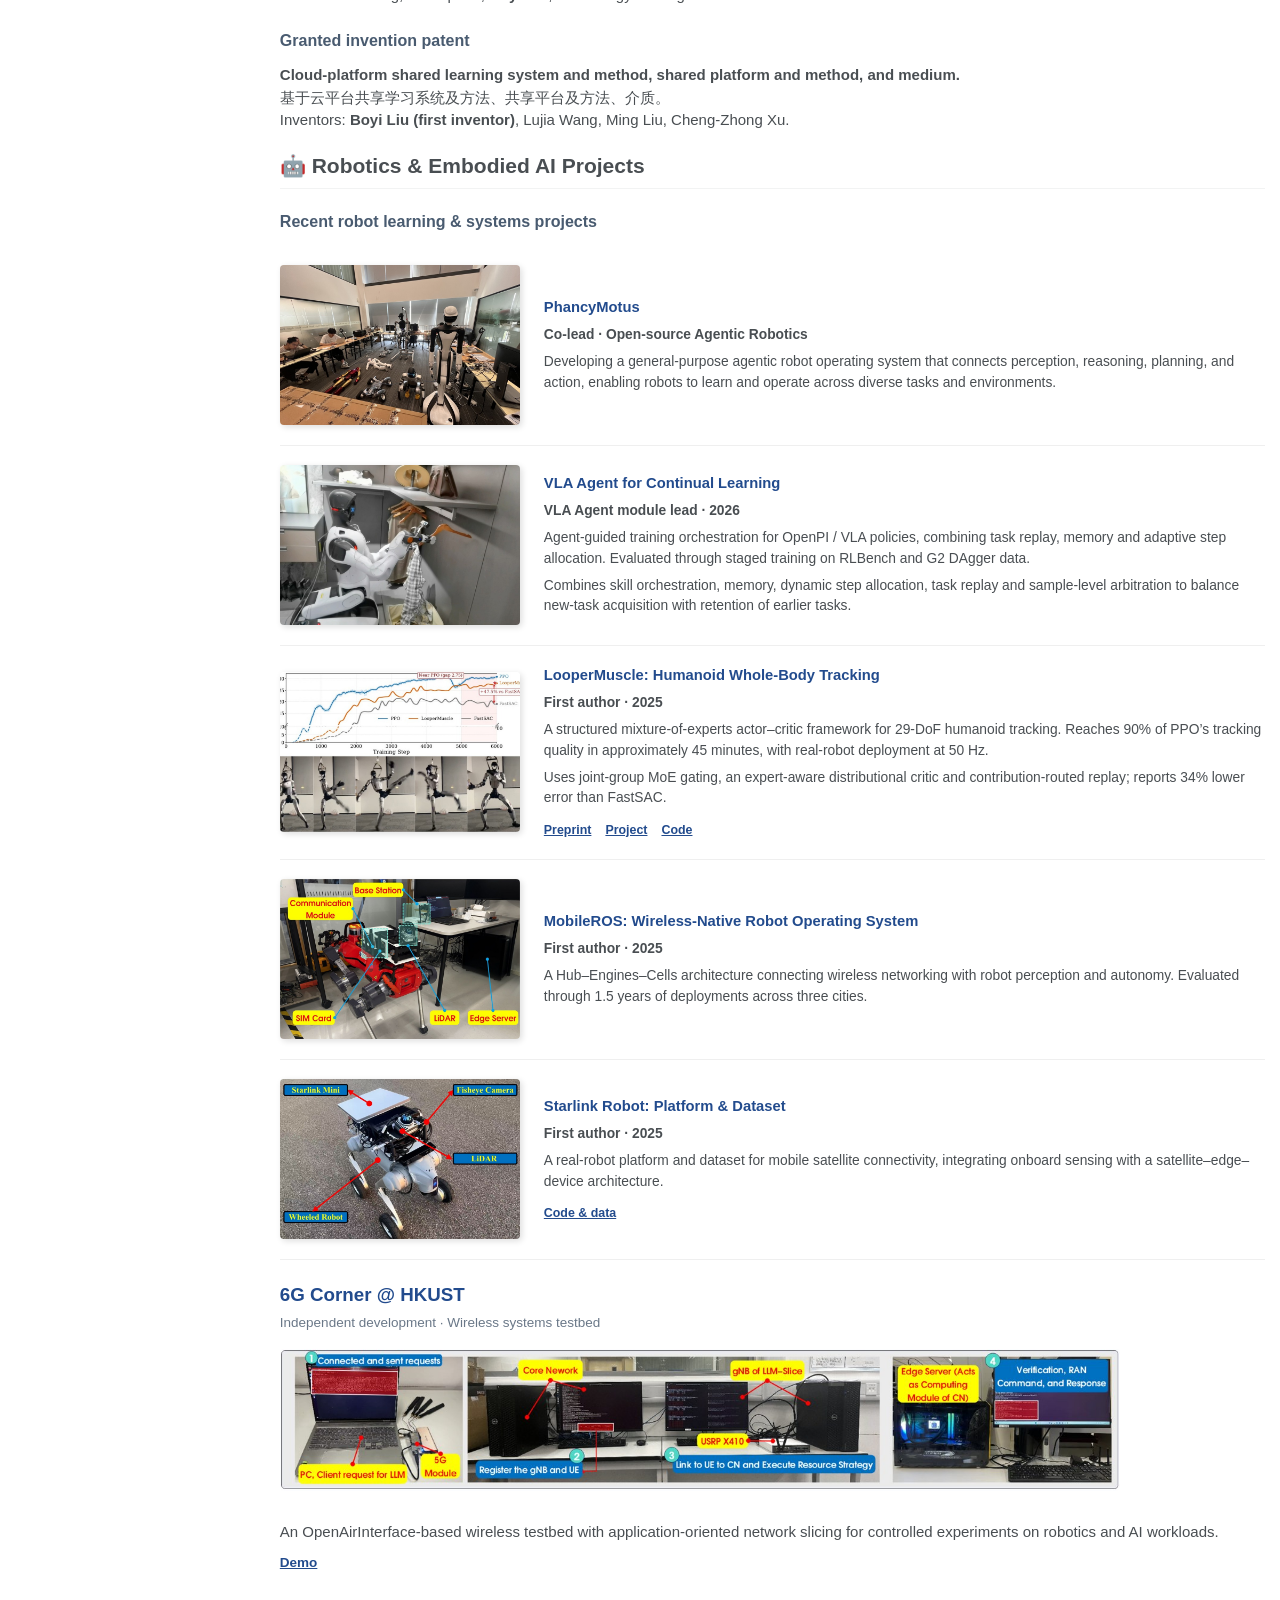
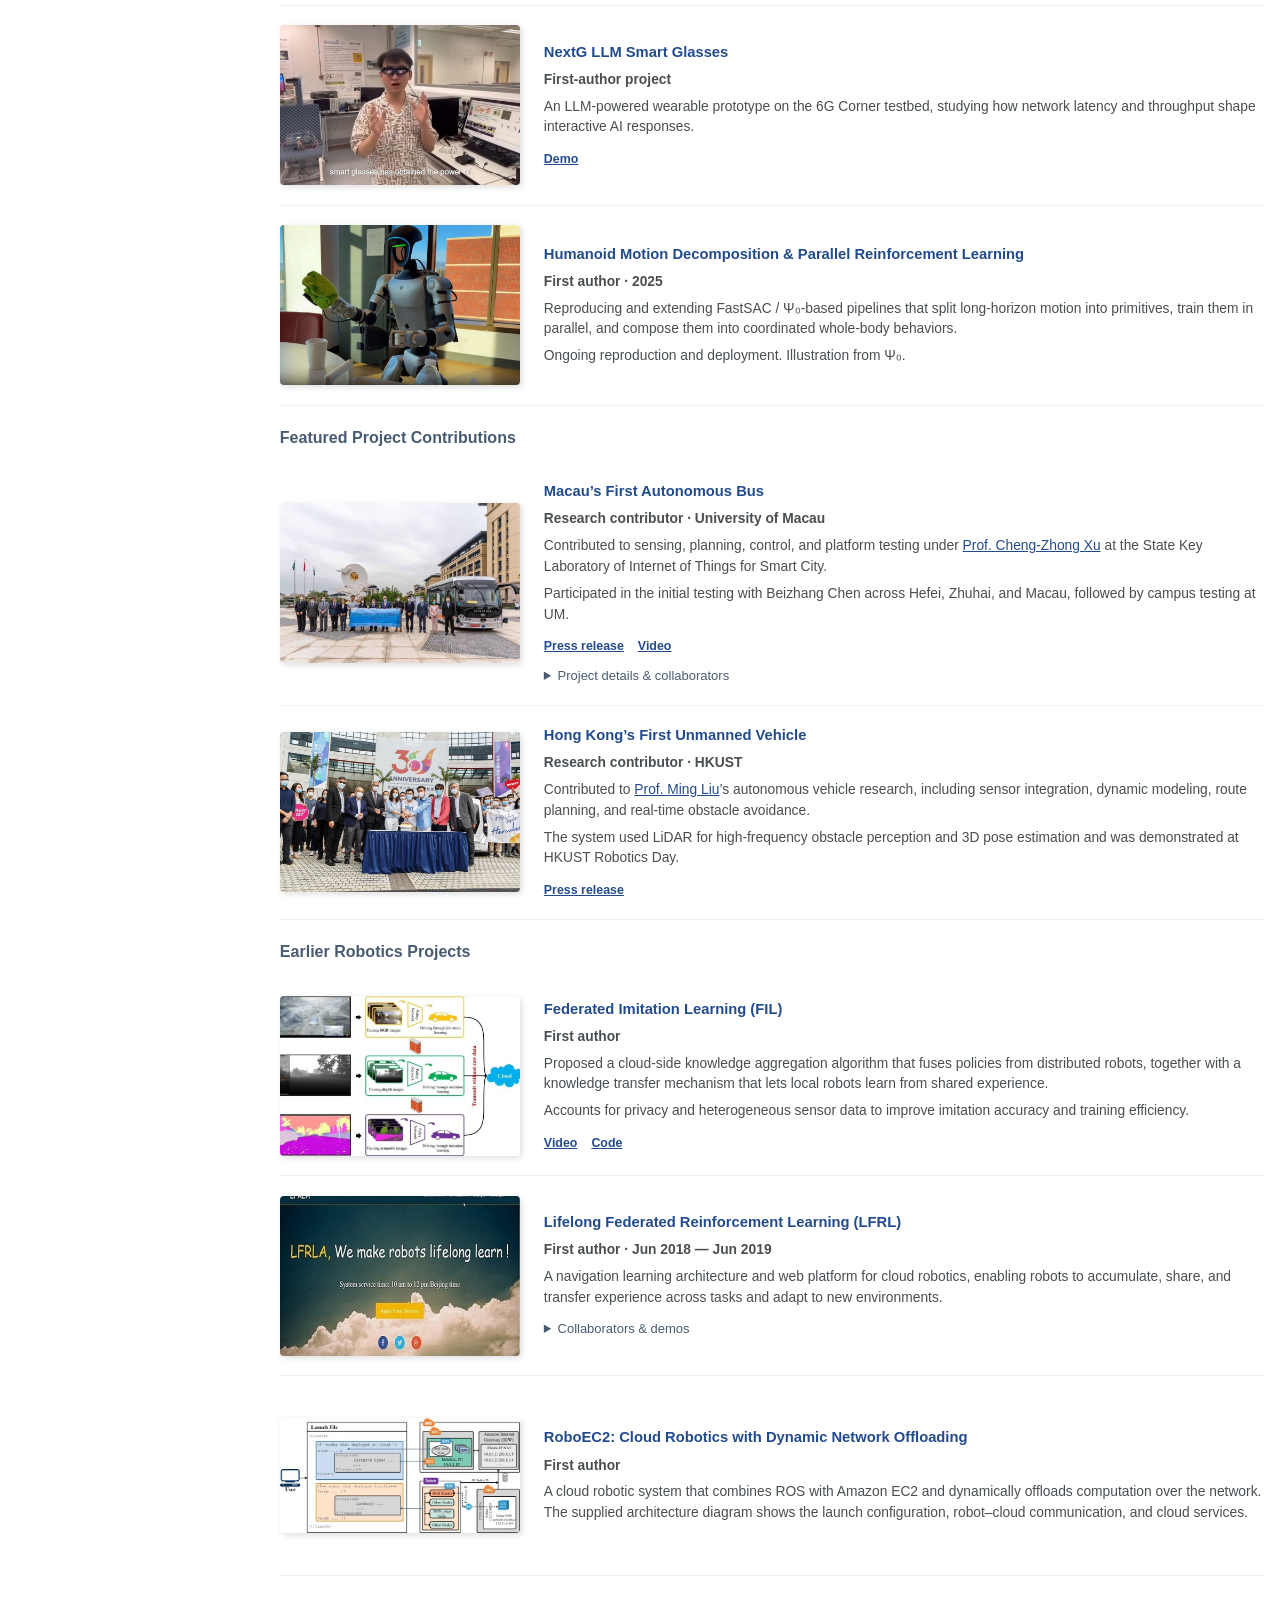
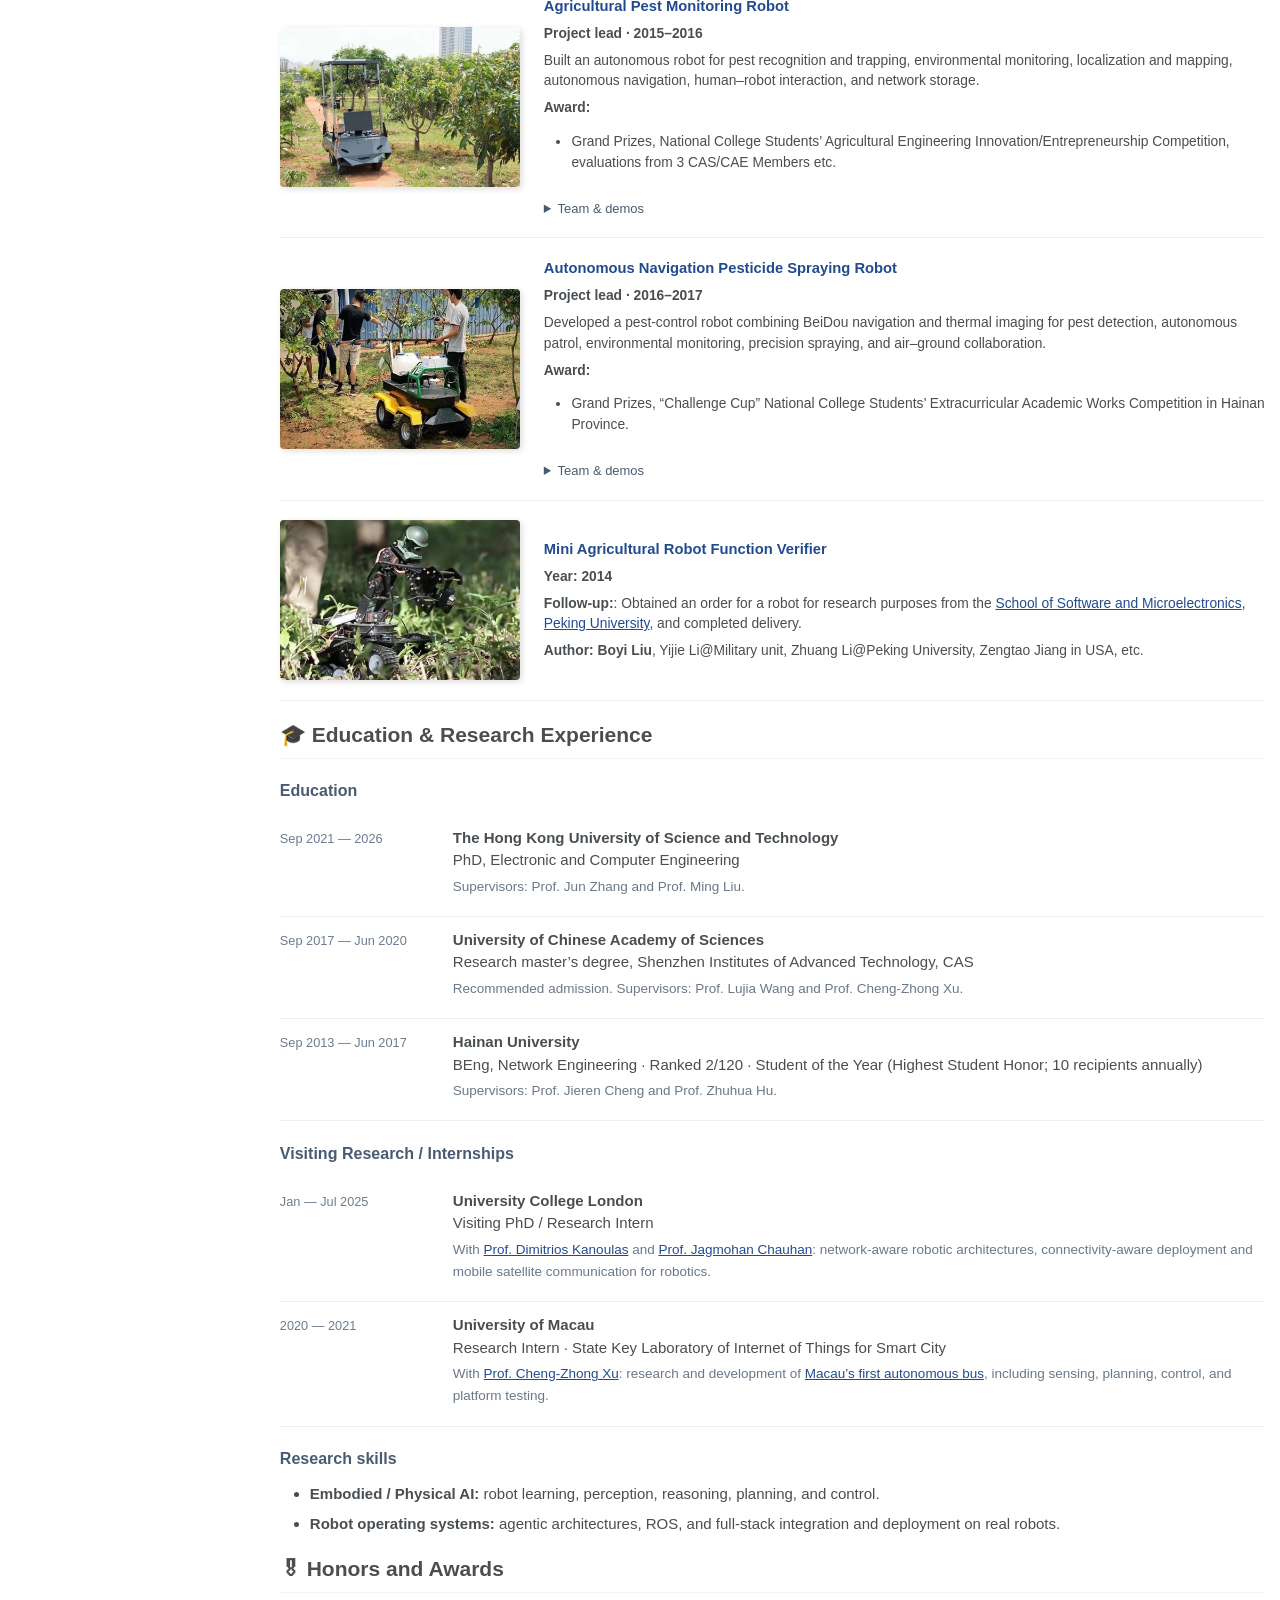
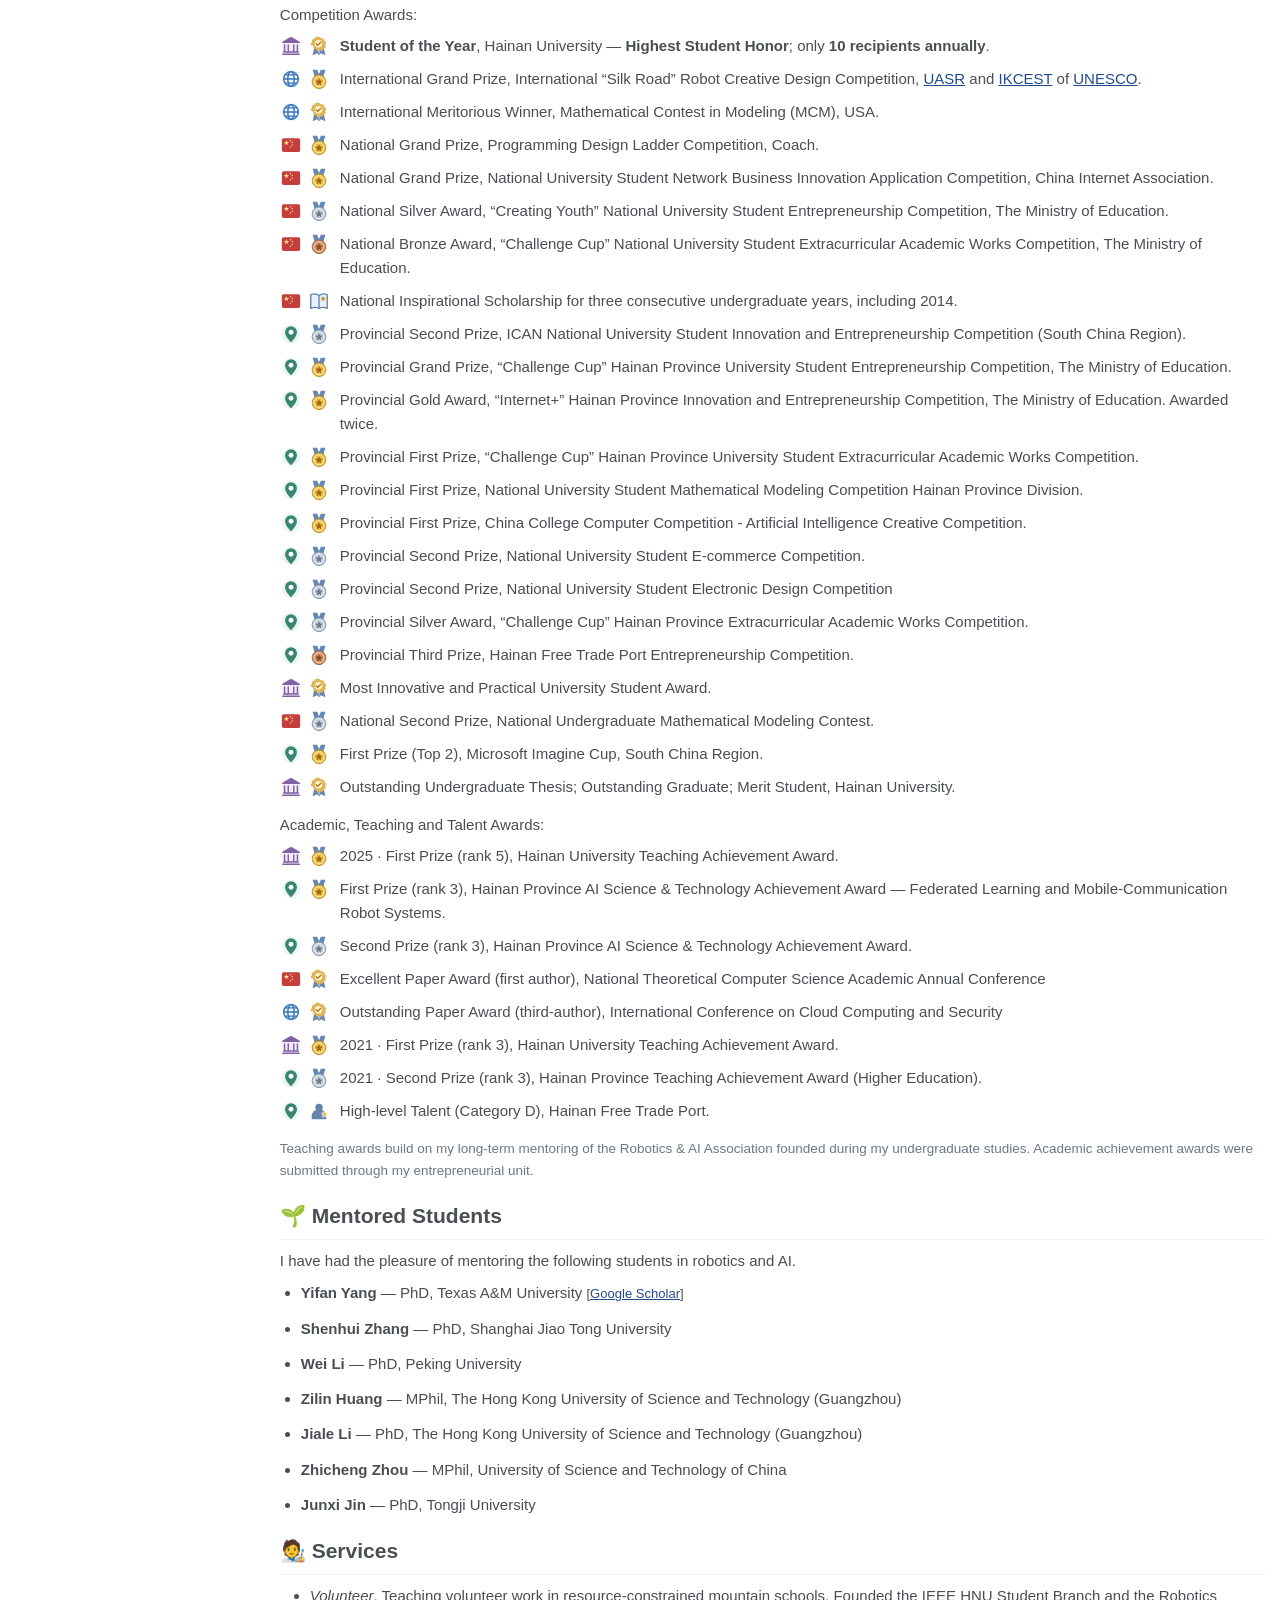
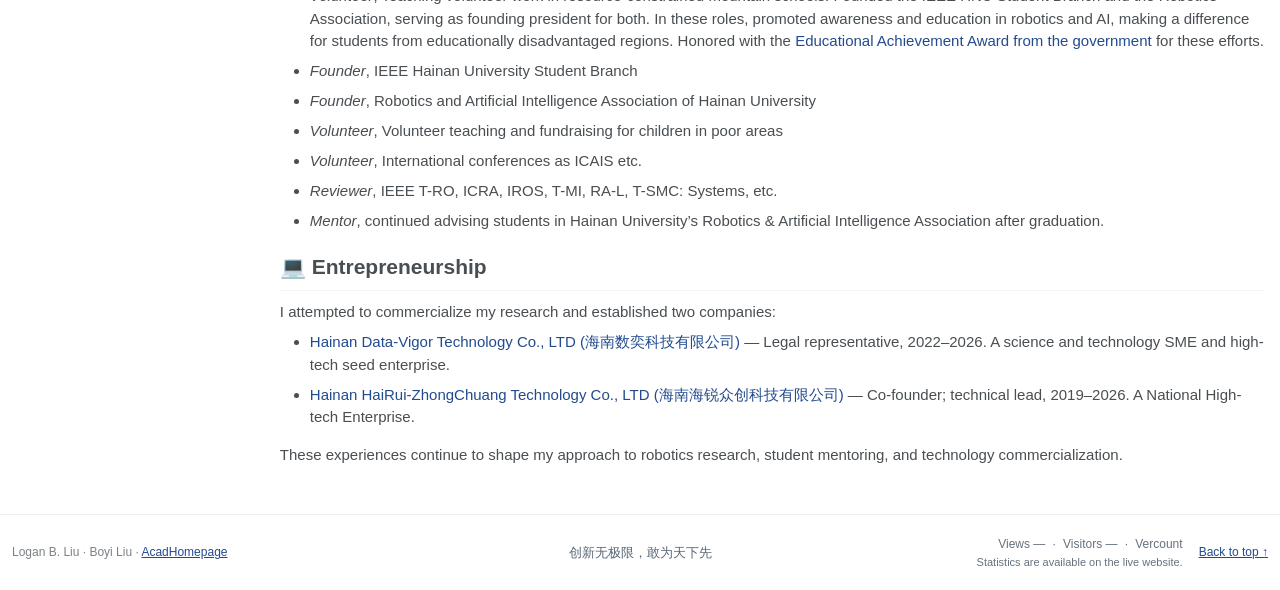
==== commit fe4ca29e: "Add paired scope and award icons to honors" ====
--- a/index.html
+++ b/index.html
@@ -26,7 +26,7 @@
 <meta content="#ffffff" name="theme-color"/>
 <link href="assets/css/academicons.css" rel="stylesheet"/>
 <!-- end custom head snippets -->
-<meta content="Boyi Liu (Logan B. Liu), Principal Scientist in Embodied AI (Chief Researcher) and Director of the Hainan Lab at 4Paradigm. Affiliated with University College London. HKUST PhD. Embodied / Physical AI and robot operating systems." name="description"/><link href="assets/css/cv-updates.css" rel="stylesheet"/><link href="assets/css/visitor-stats.css?v=20261001-footer4" rel="stylesheet"/></head>
+<meta content="Boyi Liu (Logan B. Liu), Principal Scientist in Embodied AI (Chief Researcher) and Director of the Hainan Lab at 4Paradigm. Affiliated with University College London. HKUST PhD. Embodied / Physical AI and robot operating systems." name="description"/><link href="assets/css/cv-updates.css?v=20261015-honors" rel="stylesheet"/><link href="assets/css/visitor-stats.css?v=20261001-footer4" rel="stylesheet"/></head>
 <body><a class="skip-link" href="#about-me">Skip to content</a>
 <!--[if lt IE 9]>
 <div class="notice--danger align-center" style="margin: 0;">You are using an <strong>outdated</strong> browser. Please <a href="http://browsehappy.com/">upgrade your browser</a> to improve your experience.</div>
@@ -150,33 +150,33 @@
 <li><span class="entry-date">2020 — 2021</span><div><strong>University of Macau</strong><br/>Research Intern · State Key Laboratory of Internet of Things for Smart City<br/><span class="entry-note">With <a href="https://www.fst.um.edu.mo/personal/czxu/" rel="noopener noreferrer" target="_blank">Prof. Cheng-Zhong Xu</a>: research and development of <a href="#project-macau-bus">Macau’s first autonomous bus</a>, including sensing, planning, control, and platform testing.</span></div></li></ul>
 <h2 class="subsection-title">Research skills</h2><ul><li><strong>Embodied / Physical AI:</strong> robot learning, perception, reasoning, planning, and control.</li><li><strong>Robot operating systems:</strong> agentic architectures, ROS, and full-stack integration and deployment on real robots.</li></ul><h1 id="-honors-and-awards">🎖 Honors and Awards</h1>
 <p>Competition Awards:</p>
-<ul><li id="honor-student-of-the-year"><strong>Student of the Year</strong>, Hainan University — <strong>Highest Student Honor</strong>; only <strong>10 recipients annually</strong>.</li>
-<li>International Grand Prize, International “Silk Road” Robot Creative Design Competition, <a href="http://uasr.xjtu.edu.cn/sy1/sy.htm" rel="noopener noreferrer" target="_blank">UASR</a> and <a href="https://www.ikcest.org/index.htm" rel="noopener noreferrer" target="_blank">IKCEST</a> of <a href="https://www.unesco.org/en" rel="noopener noreferrer" target="_blank">UNESCO</a>.</li>
-<li>International Meritorious Winner, Mathematical Contest in Modeling (MCM), USA.</li>
-<li>National Grand Prize, Programming Design Ladder Competition, Coach.</li>
-<li>National Grand Prize, National University Student Network Business Innovation Application Competition, China Internet Association.</li>
-<li>National Silver Award, “Creating Youth” National University Student Entrepreneurship Competition, The Ministry of Education.</li>
-<li>National Bronze Award, “Challenge Cup” National University Student Extracurricular Academic Works Competition, The Ministry of Education.</li>
-<li>National Inspirational Scholarship for three consecutive undergraduate years, including 2014.</li>
-<li>Provincial Second Prize, ICAN National University Student Innovation and Entrepreneurship Competition (South China Region).</li>
-<li>Provincial Grand Prize, “Challenge Cup” Hainan Province University Student Entrepreneurship Competition, The Ministry of Education.</li>
-<li>Provincial Gold Award, “Internet+” Hainan Province Innovation and Entrepreneurship Competition, The Ministry of Education. Awarded twice.</li>
-<li>Provincial First Prize, “Challenge Cup” Hainan Province University Student Extracurricular Academic Works Competition.</li>
-<li>Provincial First Prize, National University Student Mathematical Modeling Competition Hainan Province Division.</li>
-<li>Provincial First Prize, China College Computer Competition - Artificial Intelligence Creative Competition.</li>
-<li>Provincial Second Prize, National University Student E-commerce Competition.</li>
-<li>Provincial Second Prize, National University Student Electronic Design Competition</li>
-<li>Provincial Silver Award, “Challenge Cup” Hainan Province Extracurricular Academic Works Competition.</li>
-<li>Provincial Third Prize, Hainan Free Trade Port Entrepreneurship Competition.</li>
-<li>Most Innovative and Practical University Student Award.</li>
-<li>National Second Prize, National Undergraduate Mathematical Modeling Contest.</li><li>First Prize (Top 2), Microsoft Imagine Cup, South China Region.</li><li>Outstanding Undergraduate Thesis; Outstanding Graduate; Merit Student, Hainan University.</li></ul>
+<ul class="honors-list" role="list"><li id="honor-student-of-the-year"><span class="honor-icons"><svg class="honor-icon" width="22" height="22" viewBox="0 0 24 24" role="img" aria-label="University" focusable="false"><title>University</title><use href="images/honor-icons.svg#university"></use></svg><svg class="honor-icon" width="22" height="22" viewBox="0 0 24 24" role="img" aria-label="Highest Student Honor" focusable="false"><title>Highest Student Honor</title><use href="images/honor-icons.svg#distinction"></use></svg></span><span class="honor-text"><strong>Student of the Year</strong>, Hainan University — <strong>Highest Student Honor</strong>; only <strong>10 recipients annually</strong>.</span></li>
+<li><span class="honor-icons"><svg class="honor-icon" width="22" height="22" viewBox="0 0 24 24" role="img" aria-label="International" focusable="false"><title>International</title><use href="images/honor-icons.svg#international"></use></svg><svg class="honor-icon" width="22" height="22" viewBox="0 0 24 24" role="img" aria-label="Grand Prize" focusable="false"><title>Grand Prize</title><use href="images/honor-icons.svg#gold"></use></svg></span><span class="honor-text">International Grand Prize, International “Silk Road” Robot Creative Design Competition, <a href="http://uasr.xjtu.edu.cn/sy1/sy.htm" rel="noopener noreferrer" target="_blank">UASR</a> and <a href="https://www.ikcest.org/index.htm" rel="noopener noreferrer" target="_blank">IKCEST</a> of <a href="https://www.unesco.org/en" rel="noopener noreferrer" target="_blank">UNESCO</a>.</span></li>
+<li><span class="honor-icons"><svg class="honor-icon" width="22" height="22" viewBox="0 0 24 24" role="img" aria-label="International" focusable="false"><title>International</title><use href="images/honor-icons.svg#international"></use></svg><svg class="honor-icon" width="22" height="22" viewBox="0 0 24 24" role="img" aria-label="Meritorious Winner" focusable="false"><title>Meritorious Winner</title><use href="images/honor-icons.svg#distinction"></use></svg></span><span class="honor-text">International Meritorious Winner, Mathematical Contest in Modeling (MCM), USA.</span></li>
+<li><span class="honor-icons"><svg class="honor-icon" width="22" height="22" viewBox="0 0 24 24" role="img" aria-label="National (China)" focusable="false"><title>National (China)</title><use href="images/honor-icons.svg#national"></use></svg><svg class="honor-icon" width="22" height="22" viewBox="0 0 24 24" role="img" aria-label="Grand Prize" focusable="false"><title>Grand Prize</title><use href="images/honor-icons.svg#gold"></use></svg></span><span class="honor-text">National Grand Prize, Programming Design Ladder Competition, Coach.</span></li>
+<li><span class="honor-icons"><svg class="honor-icon" width="22" height="22" viewBox="0 0 24 24" role="img" aria-label="National (China)" focusable="false"><title>National (China)</title><use href="images/honor-icons.svg#national"></use></svg><svg class="honor-icon" width="22" height="22" viewBox="0 0 24 24" role="img" aria-label="Grand Prize" focusable="false"><title>Grand Prize</title><use href="images/honor-icons.svg#gold"></use></svg></span><span class="honor-text">National Grand Prize, National University Student Network Business Innovation Application Competition, China Internet Association.</span></li>
+<li><span class="honor-icons"><svg class="honor-icon" width="22" height="22" viewBox="0 0 24 24" role="img" aria-label="National (China)" focusable="false"><title>National (China)</title><use href="images/honor-icons.svg#national"></use></svg><svg class="honor-icon" width="22" height="22" viewBox="0 0 24 24" role="img" aria-label="Silver Award" focusable="false"><title>Silver Award</title><use href="images/honor-icons.svg#silver"></use></svg></span><span class="honor-text">National Silver Award, “Creating Youth” National University Student Entrepreneurship Competition, The Ministry of Education.</span></li>
+<li><span class="honor-icons"><svg class="honor-icon" width="22" height="22" viewBox="0 0 24 24" role="img" aria-label="National (China)" focusable="false"><title>National (China)</title><use href="images/honor-icons.svg#national"></use></svg><svg class="honor-icon" width="22" height="22" viewBox="0 0 24 24" role="img" aria-label="Bronze Award" focusable="false"><title>Bronze Award</title><use href="images/honor-icons.svg#bronze"></use></svg></span><span class="honor-text">National Bronze Award, “Challenge Cup” National University Student Extracurricular Academic Works Competition, The Ministry of Education.</span></li>
+<li><span class="honor-icons"><svg class="honor-icon" width="22" height="22" viewBox="0 0 24 24" role="img" aria-label="National (China)" focusable="false"><title>National (China)</title><use href="images/honor-icons.svg#national"></use></svg><svg class="honor-icon" width="22" height="22" viewBox="0 0 24 24" role="img" aria-label="Scholarship" focusable="false"><title>Scholarship</title><use href="images/honor-icons.svg#scholarship"></use></svg></span><span class="honor-text">National Inspirational Scholarship for three consecutive undergraduate years, including 2014.</span></li>
+<li><span class="honor-icons"><svg class="honor-icon" width="22" height="22" viewBox="0 0 24 24" role="img" aria-label="Provincial / Regional (South China)" focusable="false"><title>Provincial / Regional (South China)</title><use href="images/honor-icons.svg#provincial"></use></svg><svg class="honor-icon" width="22" height="22" viewBox="0 0 24 24" role="img" aria-label="Second Prize" focusable="false"><title>Second Prize</title><use href="images/honor-icons.svg#silver"></use></svg></span><span class="honor-text">Provincial Second Prize, ICAN National University Student Innovation and Entrepreneurship Competition (South China Region).</span></li>
+<li><span class="honor-icons"><svg class="honor-icon" width="22" height="22" viewBox="0 0 24 24" role="img" aria-label="Provincial (Hainan)" focusable="false"><title>Provincial (Hainan)</title><use href="images/honor-icons.svg#provincial"></use></svg><svg class="honor-icon" width="22" height="22" viewBox="0 0 24 24" role="img" aria-label="Grand Prize" focusable="false"><title>Grand Prize</title><use href="images/honor-icons.svg#gold"></use></svg></span><span class="honor-text">Provincial Grand Prize, “Challenge Cup” Hainan Province University Student Entrepreneurship Competition, The Ministry of Education.</span></li>
+<li><span class="honor-icons"><svg class="honor-icon" width="22" height="22" viewBox="0 0 24 24" role="img" aria-label="Provincial (Hainan)" focusable="false"><title>Provincial (Hainan)</title><use href="images/honor-icons.svg#provincial"></use></svg><svg class="honor-icon" width="22" height="22" viewBox="0 0 24 24" role="img" aria-label="Gold Award" focusable="false"><title>Gold Award</title><use href="images/honor-icons.svg#gold"></use></svg></span><span class="honor-text">Provincial Gold Award, “Internet+” Hainan Province Innovation and Entrepreneurship Competition, The Ministry of Education. Awarded twice.</span></li>
+<li><span class="honor-icons"><svg class="honor-icon" width="22" height="22" viewBox="0 0 24 24" role="img" aria-label="Provincial (Hainan)" focusable="false"><title>Provincial (Hainan)</title><use href="images/honor-icons.svg#provincial"></use></svg><svg class="honor-icon" width="22" height="22" viewBox="0 0 24 24" role="img" aria-label="First Prize" focusable="false"><title>First Prize</title><use href="images/honor-icons.svg#gold"></use></svg></span><span class="honor-text">Provincial First Prize, “Challenge Cup” Hainan Province University Student Extracurricular Academic Works Competition.</span></li>
+<li><span class="honor-icons"><svg class="honor-icon" width="22" height="22" viewBox="0 0 24 24" role="img" aria-label="Provincial (Hainan)" focusable="false"><title>Provincial (Hainan)</title><use href="images/honor-icons.svg#provincial"></use></svg><svg class="honor-icon" width="22" height="22" viewBox="0 0 24 24" role="img" aria-label="First Prize" focusable="false"><title>First Prize</title><use href="images/honor-icons.svg#gold"></use></svg></span><span class="honor-text">Provincial First Prize, National University Student Mathematical Modeling Competition Hainan Province Division.</span></li>
+<li><span class="honor-icons"><svg class="honor-icon" width="22" height="22" viewBox="0 0 24 24" role="img" aria-label="Provincial" focusable="false"><title>Provincial</title><use href="images/honor-icons.svg#provincial"></use></svg><svg class="honor-icon" width="22" height="22" viewBox="0 0 24 24" role="img" aria-label="First Prize" focusable="false"><title>First Prize</title><use href="images/honor-icons.svg#gold"></use></svg></span><span class="honor-text">Provincial First Prize, China College Computer Competition - Artificial Intelligence Creative Competition.</span></li>
+<li><span class="honor-icons"><svg class="honor-icon" width="22" height="22" viewBox="0 0 24 24" role="img" aria-label="Provincial" focusable="false"><title>Provincial</title><use href="images/honor-icons.svg#provincial"></use></svg><svg class="honor-icon" width="22" height="22" viewBox="0 0 24 24" role="img" aria-label="Second Prize" focusable="false"><title>Second Prize</title><use href="images/honor-icons.svg#silver"></use></svg></span><span class="honor-text">Provincial Second Prize, National University Student E-commerce Competition.</span></li>
+<li><span class="honor-icons"><svg class="honor-icon" width="22" height="22" viewBox="0 0 24 24" role="img" aria-label="Provincial" focusable="false"><title>Provincial</title><use href="images/honor-icons.svg#provincial"></use></svg><svg class="honor-icon" width="22" height="22" viewBox="0 0 24 24" role="img" aria-label="Second Prize" focusable="false"><title>Second Prize</title><use href="images/honor-icons.svg#silver"></use></svg></span><span class="honor-text">Provincial Second Prize, National University Student Electronic Design Competition</span></li>
+<li><span class="honor-icons"><svg class="honor-icon" width="22" height="22" viewBox="0 0 24 24" role="img" aria-label="Provincial (Hainan)" focusable="false"><title>Provincial (Hainan)</title><use href="images/honor-icons.svg#provincial"></use></svg><svg class="honor-icon" width="22" height="22" viewBox="0 0 24 24" role="img" aria-label="Silver Award" focusable="false"><title>Silver Award</title><use href="images/honor-icons.svg#silver"></use></svg></span><span class="honor-text">Provincial Silver Award, “Challenge Cup” Hainan Province Extracurricular Academic Works Competition.</span></li>
+<li><span class="honor-icons"><svg class="honor-icon" width="22" height="22" viewBox="0 0 24 24" role="img" aria-label="Provincial (Hainan)" focusable="false"><title>Provincial (Hainan)</title><use href="images/honor-icons.svg#provincial"></use></svg><svg class="honor-icon" width="22" height="22" viewBox="0 0 24 24" role="img" aria-label="Third Prize" focusable="false"><title>Third Prize</title><use href="images/honor-icons.svg#bronze"></use></svg></span><span class="honor-text">Provincial Third Prize, Hainan Free Trade Port Entrepreneurship Competition.</span></li>
+<li><span class="honor-icons"><svg class="honor-icon" width="22" height="22" viewBox="0 0 24 24" role="img" aria-label="University" focusable="false"><title>University</title><use href="images/honor-icons.svg#university"></use></svg><svg class="honor-icon" width="22" height="22" viewBox="0 0 24 24" role="img" aria-label="Innovation and Practical Achievement Award" focusable="false"><title>Innovation and Practical Achievement Award</title><use href="images/honor-icons.svg#distinction"></use></svg></span><span class="honor-text">Most Innovative and Practical University Student Award.</span></li>
+<li><span class="honor-icons"><svg class="honor-icon" width="22" height="22" viewBox="0 0 24 24" role="img" aria-label="National (China)" focusable="false"><title>National (China)</title><use href="images/honor-icons.svg#national"></use></svg><svg class="honor-icon" width="22" height="22" viewBox="0 0 24 24" role="img" aria-label="Second Prize" focusable="false"><title>Second Prize</title><use href="images/honor-icons.svg#silver"></use></svg></span><span class="honor-text">National Second Prize, National Undergraduate Mathematical Modeling Contest.</span></li><li><span class="honor-icons"><svg class="honor-icon" width="22" height="22" viewBox="0 0 24 24" role="img" aria-label="Regional (South China)" focusable="false"><title>Regional (South China)</title><use href="images/honor-icons.svg#provincial"></use></svg><svg class="honor-icon" width="22" height="22" viewBox="0 0 24 24" role="img" aria-label="First Prize (Top 2)" focusable="false"><title>First Prize (Top 2)</title><use href="images/honor-icons.svg#gold"></use></svg></span><span class="honor-text">First Prize (Top 2), Microsoft Imagine Cup, South China Region.</span></li><li><span class="honor-icons"><svg class="honor-icon" width="22" height="22" viewBox="0 0 24 24" role="img" aria-label="University" focusable="false"><title>University</title><use href="images/honor-icons.svg#university"></use></svg><svg class="honor-icon" width="22" height="22" viewBox="0 0 24 24" role="img" aria-label="Outstanding Student Honors" focusable="false"><title>Outstanding Student Honors</title><use href="images/honor-icons.svg#distinction"></use></svg></span><span class="honor-text">Outstanding Undergraduate Thesis; Outstanding Graduate; Merit Student, Hainan University.</span></li></ul>
 <p>Academic, Teaching and Talent Awards:</p>
-<ul><li>2025 · First Prize (rank 5), Hainan University Teaching Achievement Award.</li><li>First Prize (rank 3), Hainan Province AI Science &amp; Technology Achievement Award — Federated Learning and Mobile-Communication Robot Systems.</li><li>Second Prize (rank 3), Hainan Province AI Science &amp; Technology Achievement Award.</li>
-<li>Excellent Paper Award (first author), National Theoretical Computer Science Academic Annual Conference</li>
-<li>Outstanding Paper Award (third-author), International Conference on Cloud Computing and Security</li>
-<li>2021 · First Prize (rank 3), Hainan University Teaching Achievement Award.</li>
-<li>2021 · Second Prize (rank 3), Hainan Province Teaching Achievement Award (Higher Education).</li>
-<li>High-level Talent (Category D), Hainan Free Trade Port.</li>
+<ul class="honors-list" role="list"><li><span class="honor-icons"><svg class="honor-icon" width="22" height="22" viewBox="0 0 24 24" role="img" aria-label="University" focusable="false"><title>University</title><use href="images/honor-icons.svg#university"></use></svg><svg class="honor-icon" width="22" height="22" viewBox="0 0 24 24" role="img" aria-label="First Prize" focusable="false"><title>First Prize</title><use href="images/honor-icons.svg#gold"></use></svg></span><span class="honor-text">2025 · First Prize (rank 5), Hainan University Teaching Achievement Award.</span></li><li><span class="honor-icons"><svg class="honor-icon" width="22" height="22" viewBox="0 0 24 24" role="img" aria-label="Provincial (Hainan)" focusable="false"><title>Provincial (Hainan)</title><use href="images/honor-icons.svg#provincial"></use></svg><svg class="honor-icon" width="22" height="22" viewBox="0 0 24 24" role="img" aria-label="First Prize" focusable="false"><title>First Prize</title><use href="images/honor-icons.svg#gold"></use></svg></span><span class="honor-text">First Prize (rank 3), Hainan Province AI Science &amp; Technology Achievement Award — Federated Learning and Mobile-Communication Robot Systems.</span></li><li><span class="honor-icons"><svg class="honor-icon" width="22" height="22" viewBox="0 0 24 24" role="img" aria-label="Provincial (Hainan)" focusable="false"><title>Provincial (Hainan)</title><use href="images/honor-icons.svg#provincial"></use></svg><svg class="honor-icon" width="22" height="22" viewBox="0 0 24 24" role="img" aria-label="Second Prize" focusable="false"><title>Second Prize</title><use href="images/honor-icons.svg#silver"></use></svg></span><span class="honor-text">Second Prize (rank 3), Hainan Province AI Science &amp; Technology Achievement Award.</span></li>
+<li><span class="honor-icons"><svg class="honor-icon" width="22" height="22" viewBox="0 0 24 24" role="img" aria-label="National (China)" focusable="false"><title>National (China)</title><use href="images/honor-icons.svg#national"></use></svg><svg class="honor-icon" width="22" height="22" viewBox="0 0 24 24" role="img" aria-label="Excellent Paper Award" focusable="false"><title>Excellent Paper Award</title><use href="images/honor-icons.svg#distinction"></use></svg></span><span class="honor-text">Excellent Paper Award (first author), National Theoretical Computer Science Academic Annual Conference</span></li>
+<li><span class="honor-icons"><svg class="honor-icon" width="22" height="22" viewBox="0 0 24 24" role="img" aria-label="International" focusable="false"><title>International</title><use href="images/honor-icons.svg#international"></use></svg><svg class="honor-icon" width="22" height="22" viewBox="0 0 24 24" role="img" aria-label="Outstanding Paper Award" focusable="false"><title>Outstanding Paper Award</title><use href="images/honor-icons.svg#distinction"></use></svg></span><span class="honor-text">Outstanding Paper Award (third-author), International Conference on Cloud Computing and Security</span></li>
+<li><span class="honor-icons"><svg class="honor-icon" width="22" height="22" viewBox="0 0 24 24" role="img" aria-label="University" focusable="false"><title>University</title><use href="images/honor-icons.svg#university"></use></svg><svg class="honor-icon" width="22" height="22" viewBox="0 0 24 24" role="img" aria-label="First Prize" focusable="false"><title>First Prize</title><use href="images/honor-icons.svg#gold"></use></svg></span><span class="honor-text">2021 · First Prize (rank 3), Hainan University Teaching Achievement Award.</span></li>
+<li><span class="honor-icons"><svg class="honor-icon" width="22" height="22" viewBox="0 0 24 24" role="img" aria-label="Provincial (Hainan)" focusable="false"><title>Provincial (Hainan)</title><use href="images/honor-icons.svg#provincial"></use></svg><svg class="honor-icon" width="22" height="22" viewBox="0 0 24 24" role="img" aria-label="Second Prize" focusable="false"><title>Second Prize</title><use href="images/honor-icons.svg#silver"></use></svg></span><span class="honor-text">2021 · Second Prize (rank 3), Hainan Province Teaching Achievement Award (Higher Education).</span></li>
+<li><span class="honor-icons"><svg class="honor-icon" width="22" height="22" viewBox="0 0 24 24" role="img" aria-label="Provincial (Hainan)" focusable="false"><title>Provincial (Hainan)</title><use href="images/honor-icons.svg#provincial"></use></svg><svg class="honor-icon" width="22" height="22" viewBox="0 0 24 24" role="img" aria-label="High-level Talent (Category D)" focusable="false"><title>High-level Talent (Category D)</title><use href="images/honor-icons.svg#talent"></use></svg></span><span class="honor-text">High-level Talent (Category D), Hainan Free Trade Port.</span></li>
 </ul><p class="entry-note">Teaching awards build on my long-term mentoring of the Robotics &amp; AI Association founded during my undergraduate studies. Academic achievement awards were submitted through my entrepreneurial unit.</p>
 <h1 id="mentored-students">🌱 Mentored Students</h1><p>I have had the pleasure of mentoring the following students in robotics and AI.</p><ul class="mentored-students"><li><strong>Yifan Yang</strong> — PhD, Texas A&amp;M University <span class="student-links">[<a href="https://scholar.google.com/citations?user=B-fiSHwAAAAJ" rel="noopener noreferrer" target="_blank">Google Scholar</a>]</span></li><li><strong>Shenhui Zhang</strong> — PhD, Shanghai Jiao Tong University</li><li><strong>Wei Li</strong> — PhD, Peking University</li><li><strong>Zilin Huang</strong> — MPhil, The Hong Kong University of Science and Technology (Guangzhou)</li><li><strong>Jiale Li</strong> — PhD, The Hong Kong University of Science and Technology (Guangzhou)</li><li><strong>Zhicheng Zhou</strong> — MPhil, University of Science and Technology of China</li><li><strong>Junxi Jin</strong> — PhD, Tongji University</li></ul><h1 id="-services">🧑‍🎨 Services</h1>
 <ul>
--- a/assets/css/cv-updates.css
+++ b/assets/css/cv-updates.css
@@ -147,3 +147,10 @@
 .project-details summary{cursor:pointer;color:#495b70}
 .project-details[open] summary{margin-bottom:.5em}
 .project-details summary:focus-visible{outline:3px solid #5d8ec7;outline-offset:3px}
+
+/* Each honor pairs its geographic/institutional scope with its award level. */
+.page__content .honors-list{list-style:none;padding-left:0}
+.honors-list>li{display:grid;grid-template-columns:50px minmax(0,1fr);column-gap:10px;margin-bottom:.6em;line-height:1.6}
+.honor-icons{display:flex;align-items:center;gap:6px;padding-top:calc((1.6em - 22px)/2)}
+.honor-icon{display:block;flex:none;width:22px;height:22px;align-self:flex-start}
+.honor-text{min-width:0;overflow-wrap:break-word}
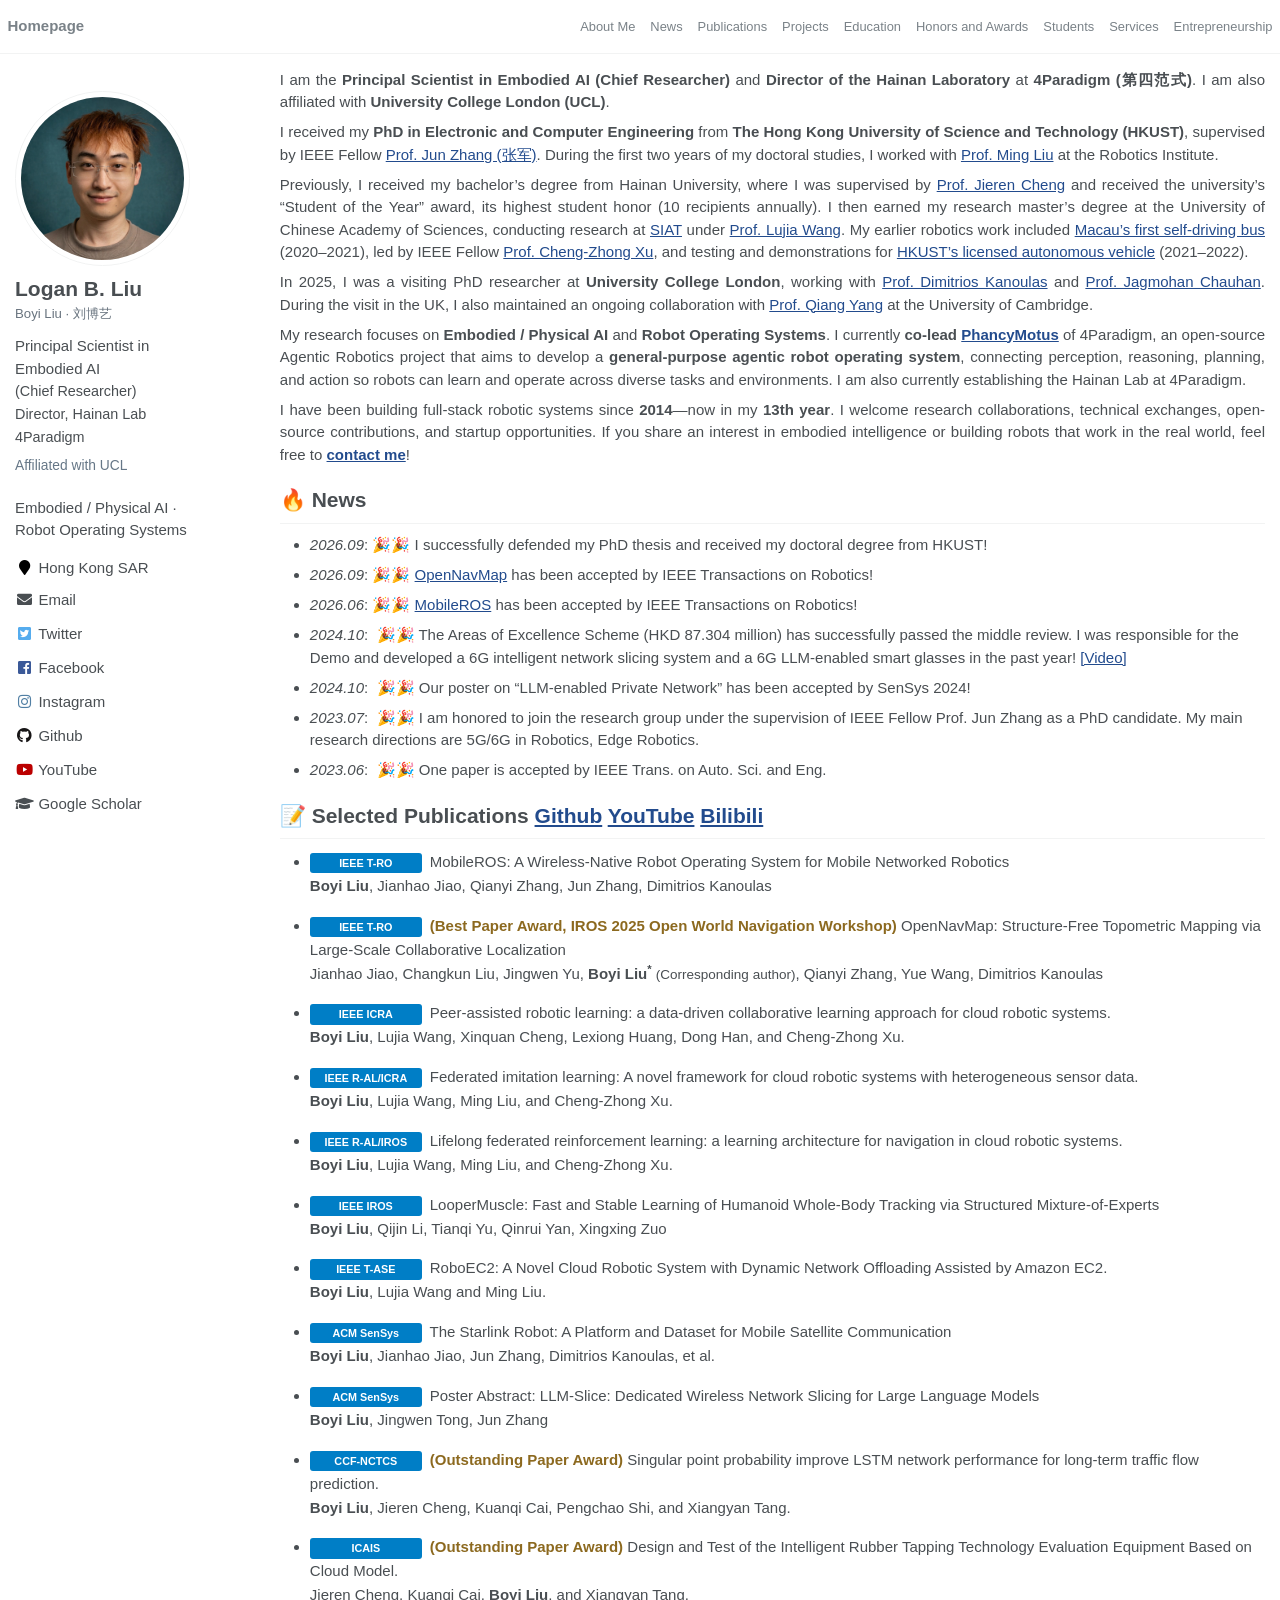
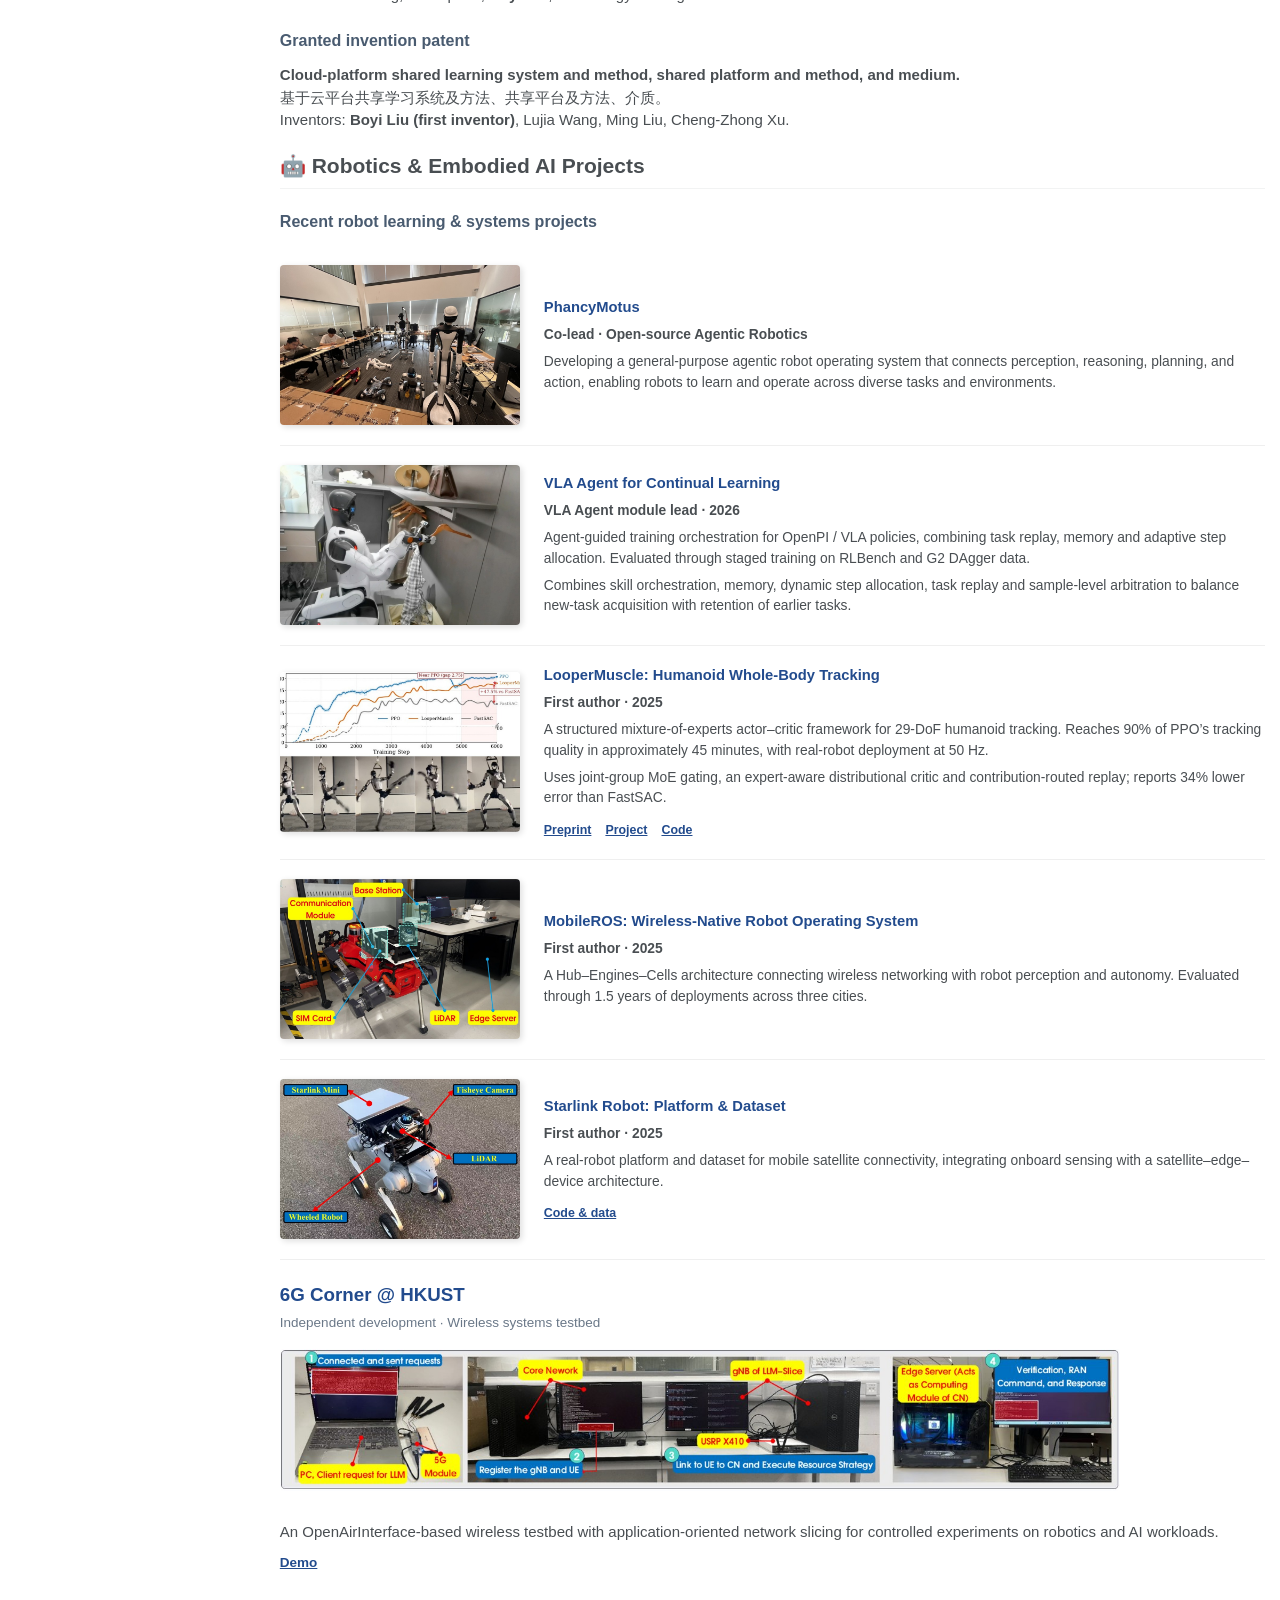
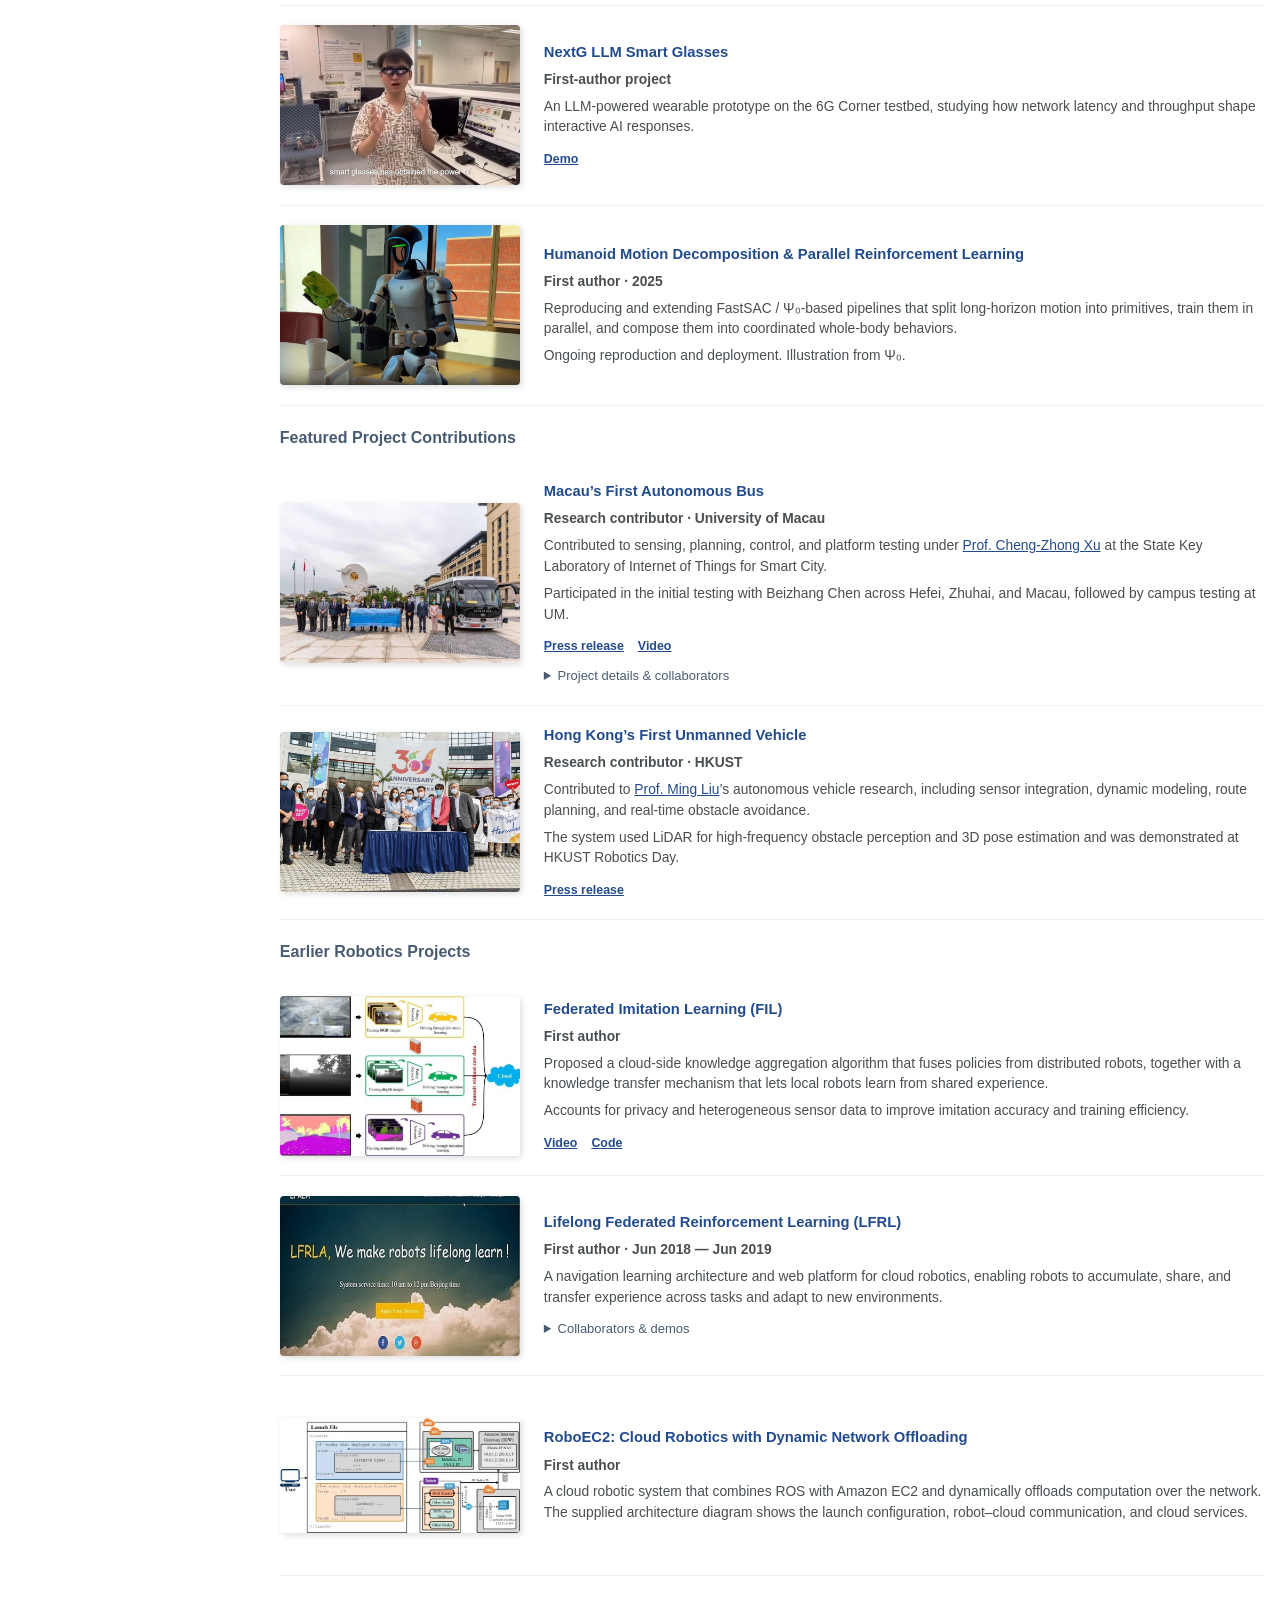
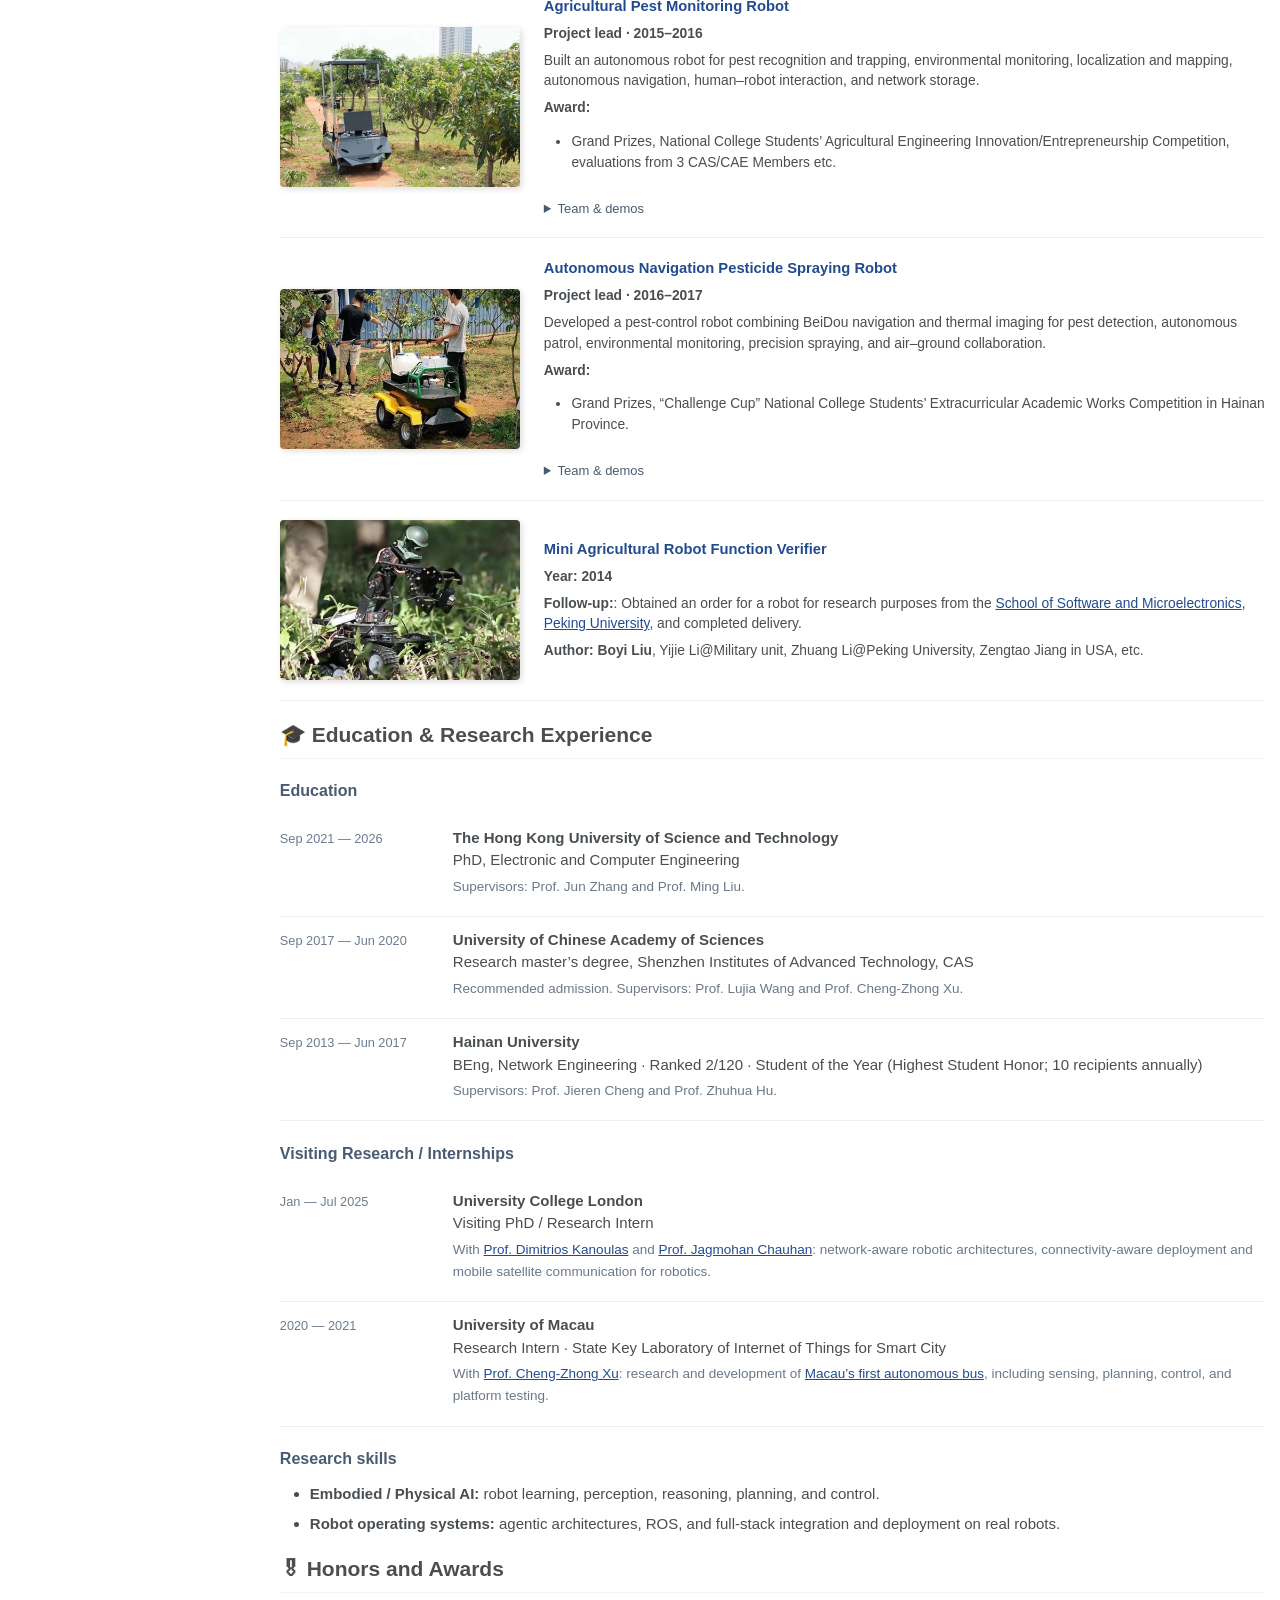
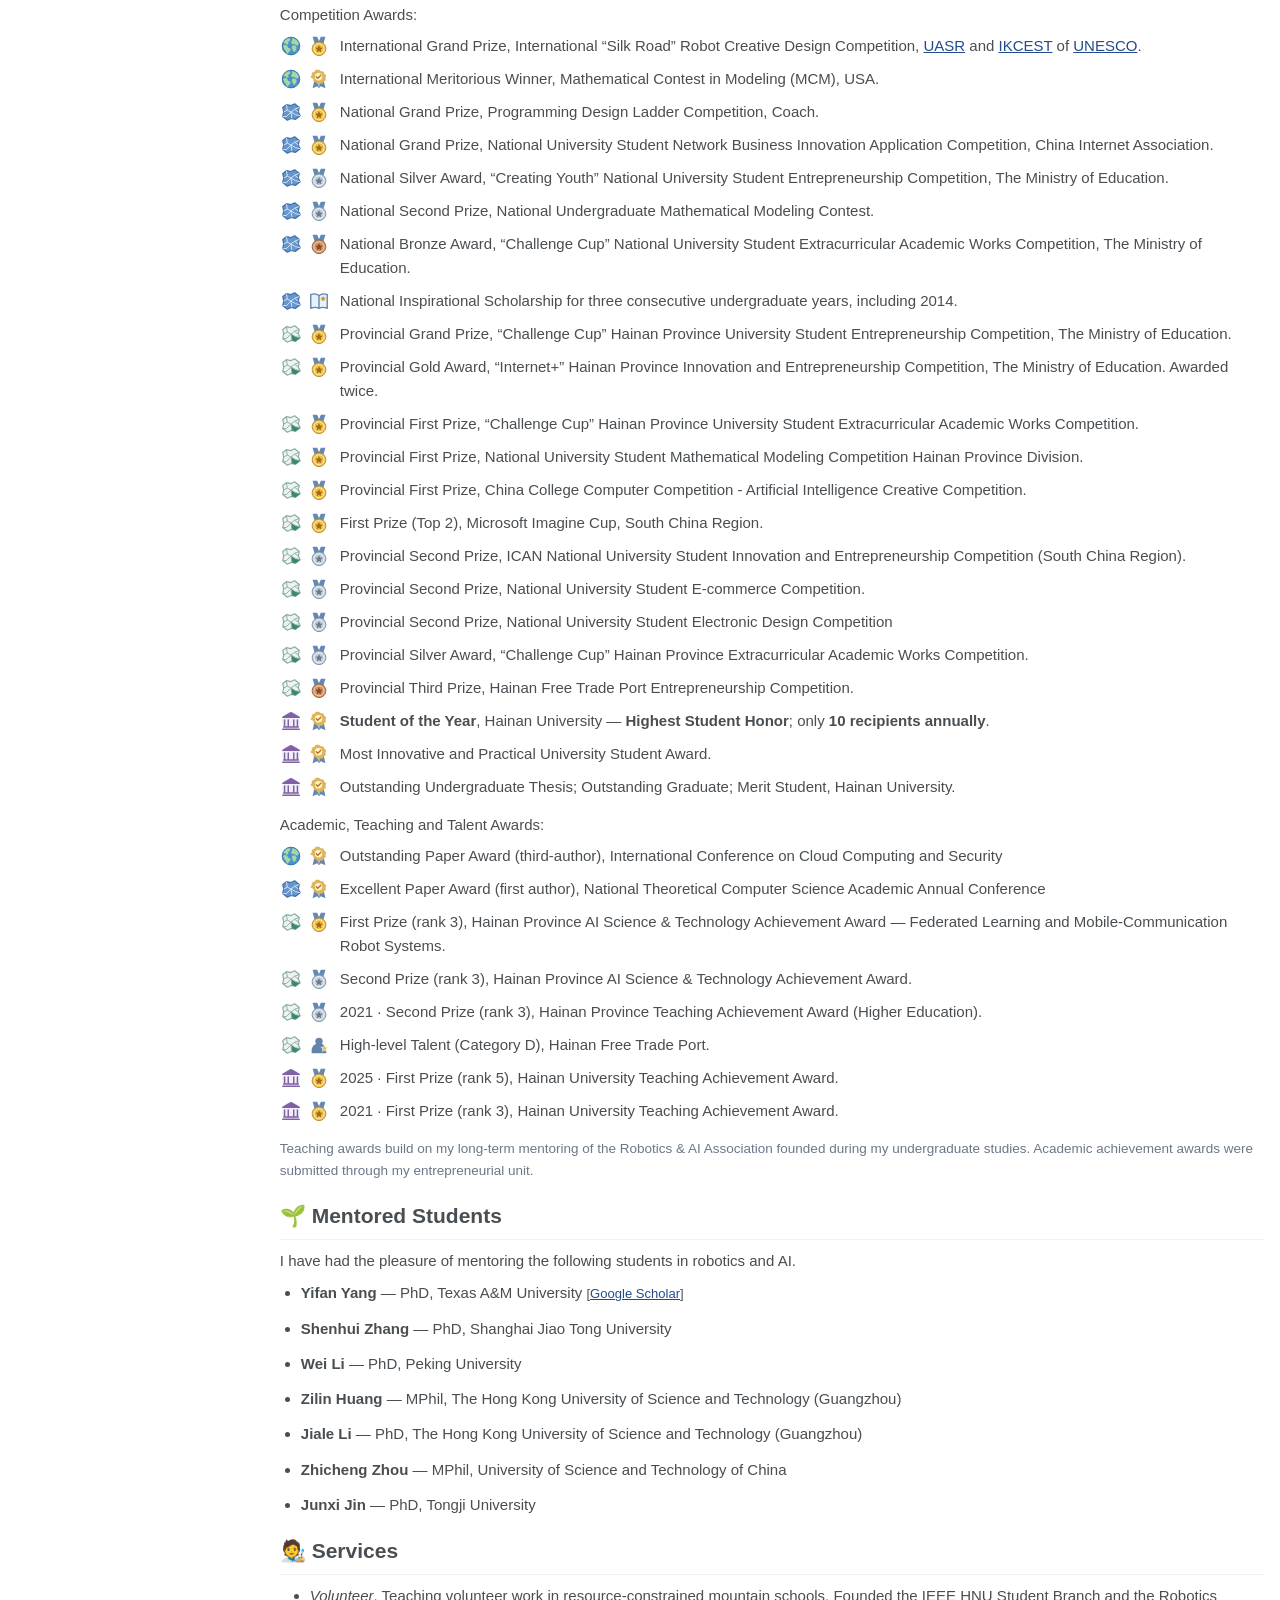
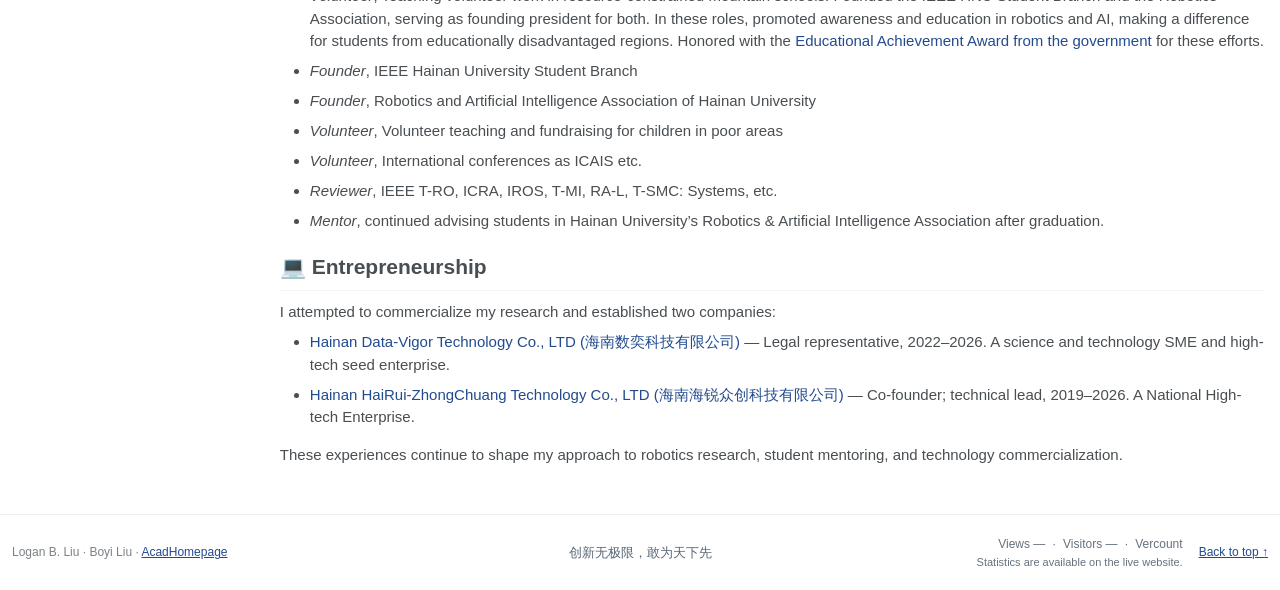
==== commit 07c0322b: "Refine honor scope icons and sort awards within each group" ====
--- a/index.html
+++ b/index.html
@@ -150,33 +150,40 @@
 <li><span class="entry-date">2020 — 2021</span><div><strong>University of Macau</strong><br/>Research Intern · State Key Laboratory of Internet of Things for Smart City<br/><span class="entry-note">With <a href="https://www.fst.um.edu.mo/personal/czxu/" rel="noopener noreferrer" target="_blank">Prof. Cheng-Zhong Xu</a>: research and development of <a href="#project-macau-bus">Macau’s first autonomous bus</a>, including sensing, planning, control, and platform testing.</span></div></li></ul>
 <h2 class="subsection-title">Research skills</h2><ul><li><strong>Embodied / Physical AI:</strong> robot learning, perception, reasoning, planning, and control.</li><li><strong>Robot operating systems:</strong> agentic architectures, ROS, and full-stack integration and deployment on real robots.</li></ul><h1 id="-honors-and-awards">🎖 Honors and Awards</h1>
 <p>Competition Awards:</p>
-<ul class="honors-list" role="list"><li id="honor-student-of-the-year"><span class="honor-icons"><svg class="honor-icon" width="22" height="22" viewBox="0 0 24 24" role="img" aria-label="University" focusable="false"><title>University</title><use href="images/honor-icons.svg#university"></use></svg><svg class="honor-icon" width="22" height="22" viewBox="0 0 24 24" role="img" aria-label="Highest Student Honor" focusable="false"><title>Highest Student Honor</title><use href="images/honor-icons.svg#distinction"></use></svg></span><span class="honor-text"><strong>Student of the Year</strong>, Hainan University — <strong>Highest Student Honor</strong>; only <strong>10 recipients annually</strong>.</span></li>
-<li><span class="honor-icons"><svg class="honor-icon" width="22" height="22" viewBox="0 0 24 24" role="img" aria-label="International" focusable="false"><title>International</title><use href="images/honor-icons.svg#international"></use></svg><svg class="honor-icon" width="22" height="22" viewBox="0 0 24 24" role="img" aria-label="Grand Prize" focusable="false"><title>Grand Prize</title><use href="images/honor-icons.svg#gold"></use></svg></span><span class="honor-text">International Grand Prize, International “Silk Road” Robot Creative Design Competition, <a href="http://uasr.xjtu.edu.cn/sy1/sy.htm" rel="noopener noreferrer" target="_blank">UASR</a> and <a href="https://www.ikcest.org/index.htm" rel="noopener noreferrer" target="_blank">IKCEST</a> of <a href="https://www.unesco.org/en" rel="noopener noreferrer" target="_blank">UNESCO</a>.</span></li>
-<li><span class="honor-icons"><svg class="honor-icon" width="22" height="22" viewBox="0 0 24 24" role="img" aria-label="International" focusable="false"><title>International</title><use href="images/honor-icons.svg#international"></use></svg><svg class="honor-icon" width="22" height="22" viewBox="0 0 24 24" role="img" aria-label="Meritorious Winner" focusable="false"><title>Meritorious Winner</title><use href="images/honor-icons.svg#distinction"></use></svg></span><span class="honor-text">International Meritorious Winner, Mathematical Contest in Modeling (MCM), USA.</span></li>
-<li><span class="honor-icons"><svg class="honor-icon" width="22" height="22" viewBox="0 0 24 24" role="img" aria-label="National (China)" focusable="false"><title>National (China)</title><use href="images/honor-icons.svg#national"></use></svg><svg class="honor-icon" width="22" height="22" viewBox="0 0 24 24" role="img" aria-label="Grand Prize" focusable="false"><title>Grand Prize</title><use href="images/honor-icons.svg#gold"></use></svg></span><span class="honor-text">National Grand Prize, Programming Design Ladder Competition, Coach.</span></li>
-<li><span class="honor-icons"><svg class="honor-icon" width="22" height="22" viewBox="0 0 24 24" role="img" aria-label="National (China)" focusable="false"><title>National (China)</title><use href="images/honor-icons.svg#national"></use></svg><svg class="honor-icon" width="22" height="22" viewBox="0 0 24 24" role="img" aria-label="Grand Prize" focusable="false"><title>Grand Prize</title><use href="images/honor-icons.svg#gold"></use></svg></span><span class="honor-text">National Grand Prize, National University Student Network Business Innovation Application Competition, China Internet Association.</span></li>
-<li><span class="honor-icons"><svg class="honor-icon" width="22" height="22" viewBox="0 0 24 24" role="img" aria-label="National (China)" focusable="false"><title>National (China)</title><use href="images/honor-icons.svg#national"></use></svg><svg class="honor-icon" width="22" height="22" viewBox="0 0 24 24" role="img" aria-label="Silver Award" focusable="false"><title>Silver Award</title><use href="images/honor-icons.svg#silver"></use></svg></span><span class="honor-text">National Silver Award, “Creating Youth” National University Student Entrepreneurship Competition, The Ministry of Education.</span></li>
-<li><span class="honor-icons"><svg class="honor-icon" width="22" height="22" viewBox="0 0 24 24" role="img" aria-label="National (China)" focusable="false"><title>National (China)</title><use href="images/honor-icons.svg#national"></use></svg><svg class="honor-icon" width="22" height="22" viewBox="0 0 24 24" role="img" aria-label="Bronze Award" focusable="false"><title>Bronze Award</title><use href="images/honor-icons.svg#bronze"></use></svg></span><span class="honor-text">National Bronze Award, “Challenge Cup” National University Student Extracurricular Academic Works Competition, The Ministry of Education.</span></li>
-<li><span class="honor-icons"><svg class="honor-icon" width="22" height="22" viewBox="0 0 24 24" role="img" aria-label="National (China)" focusable="false"><title>National (China)</title><use href="images/honor-icons.svg#national"></use></svg><svg class="honor-icon" width="22" height="22" viewBox="0 0 24 24" role="img" aria-label="Scholarship" focusable="false"><title>Scholarship</title><use href="images/honor-icons.svg#scholarship"></use></svg></span><span class="honor-text">National Inspirational Scholarship for three consecutive undergraduate years, including 2014.</span></li>
-<li><span class="honor-icons"><svg class="honor-icon" width="22" height="22" viewBox="0 0 24 24" role="img" aria-label="Provincial / Regional (South China)" focusable="false"><title>Provincial / Regional (South China)</title><use href="images/honor-icons.svg#provincial"></use></svg><svg class="honor-icon" width="22" height="22" viewBox="0 0 24 24" role="img" aria-label="Second Prize" focusable="false"><title>Second Prize</title><use href="images/honor-icons.svg#silver"></use></svg></span><span class="honor-text">Provincial Second Prize, ICAN National University Student Innovation and Entrepreneurship Competition (South China Region).</span></li>
-<li><span class="honor-icons"><svg class="honor-icon" width="22" height="22" viewBox="0 0 24 24" role="img" aria-label="Provincial (Hainan)" focusable="false"><title>Provincial (Hainan)</title><use href="images/honor-icons.svg#provincial"></use></svg><svg class="honor-icon" width="22" height="22" viewBox="0 0 24 24" role="img" aria-label="Grand Prize" focusable="false"><title>Grand Prize</title><use href="images/honor-icons.svg#gold"></use></svg></span><span class="honor-text">Provincial Grand Prize, “Challenge Cup” Hainan Province University Student Entrepreneurship Competition, The Ministry of Education.</span></li>
-<li><span class="honor-icons"><svg class="honor-icon" width="22" height="22" viewBox="0 0 24 24" role="img" aria-label="Provincial (Hainan)" focusable="false"><title>Provincial (Hainan)</title><use href="images/honor-icons.svg#provincial"></use></svg><svg class="honor-icon" width="22" height="22" viewBox="0 0 24 24" role="img" aria-label="Gold Award" focusable="false"><title>Gold Award</title><use href="images/honor-icons.svg#gold"></use></svg></span><span class="honor-text">Provincial Gold Award, “Internet+” Hainan Province Innovation and Entrepreneurship Competition, The Ministry of Education. Awarded twice.</span></li>
-<li><span class="honor-icons"><svg class="honor-icon" width="22" height="22" viewBox="0 0 24 24" role="img" aria-label="Provincial (Hainan)" focusable="false"><title>Provincial (Hainan)</title><use href="images/honor-icons.svg#provincial"></use></svg><svg class="honor-icon" width="22" height="22" viewBox="0 0 24 24" role="img" aria-label="First Prize" focusable="false"><title>First Prize</title><use href="images/honor-icons.svg#gold"></use></svg></span><span class="honor-text">Provincial First Prize, “Challenge Cup” Hainan Province University Student Extracurricular Academic Works Competition.</span></li>
-<li><span class="honor-icons"><svg class="honor-icon" width="22" height="22" viewBox="0 0 24 24" role="img" aria-label="Provincial (Hainan)" focusable="false"><title>Provincial (Hainan)</title><use href="images/honor-icons.svg#provincial"></use></svg><svg class="honor-icon" width="22" height="22" viewBox="0 0 24 24" role="img" aria-label="First Prize" focusable="false"><title>First Prize</title><use href="images/honor-icons.svg#gold"></use></svg></span><span class="honor-text">Provincial First Prize, National University Student Mathematical Modeling Competition Hainan Province Division.</span></li>
-<li><span class="honor-icons"><svg class="honor-icon" width="22" height="22" viewBox="0 0 24 24" role="img" aria-label="Provincial" focusable="false"><title>Provincial</title><use href="images/honor-icons.svg#provincial"></use></svg><svg class="honor-icon" width="22" height="22" viewBox="0 0 24 24" role="img" aria-label="First Prize" focusable="false"><title>First Prize</title><use href="images/honor-icons.svg#gold"></use></svg></span><span class="honor-text">Provincial First Prize, China College Computer Competition - Artificial Intelligence Creative Competition.</span></li>
-<li><span class="honor-icons"><svg class="honor-icon" width="22" height="22" viewBox="0 0 24 24" role="img" aria-label="Provincial" focusable="false"><title>Provincial</title><use href="images/honor-icons.svg#provincial"></use></svg><svg class="honor-icon" width="22" height="22" viewBox="0 0 24 24" role="img" aria-label="Second Prize" focusable="false"><title>Second Prize</title><use href="images/honor-icons.svg#silver"></use></svg></span><span class="honor-text">Provincial Second Prize, National University Student E-commerce Competition.</span></li>
-<li><span class="honor-icons"><svg class="honor-icon" width="22" height="22" viewBox="0 0 24 24" role="img" aria-label="Provincial" focusable="false"><title>Provincial</title><use href="images/honor-icons.svg#provincial"></use></svg><svg class="honor-icon" width="22" height="22" viewBox="0 0 24 24" role="img" aria-label="Second Prize" focusable="false"><title>Second Prize</title><use href="images/honor-icons.svg#silver"></use></svg></span><span class="honor-text">Provincial Second Prize, National University Student Electronic Design Competition</span></li>
-<li><span class="honor-icons"><svg class="honor-icon" width="22" height="22" viewBox="0 0 24 24" role="img" aria-label="Provincial (Hainan)" focusable="false"><title>Provincial (Hainan)</title><use href="images/honor-icons.svg#provincial"></use></svg><svg class="honor-icon" width="22" height="22" viewBox="0 0 24 24" role="img" aria-label="Silver Award" focusable="false"><title>Silver Award</title><use href="images/honor-icons.svg#silver"></use></svg></span><span class="honor-text">Provincial Silver Award, “Challenge Cup” Hainan Province Extracurricular Academic Works Competition.</span></li>
-<li><span class="honor-icons"><svg class="honor-icon" width="22" height="22" viewBox="0 0 24 24" role="img" aria-label="Provincial (Hainan)" focusable="false"><title>Provincial (Hainan)</title><use href="images/honor-icons.svg#provincial"></use></svg><svg class="honor-icon" width="22" height="22" viewBox="0 0 24 24" role="img" aria-label="Third Prize" focusable="false"><title>Third Prize</title><use href="images/honor-icons.svg#bronze"></use></svg></span><span class="honor-text">Provincial Third Prize, Hainan Free Trade Port Entrepreneurship Competition.</span></li>
-<li><span class="honor-icons"><svg class="honor-icon" width="22" height="22" viewBox="0 0 24 24" role="img" aria-label="University" focusable="false"><title>University</title><use href="images/honor-icons.svg#university"></use></svg><svg class="honor-icon" width="22" height="22" viewBox="0 0 24 24" role="img" aria-label="Innovation and Practical Achievement Award" focusable="false"><title>Innovation and Practical Achievement Award</title><use href="images/honor-icons.svg#distinction"></use></svg></span><span class="honor-text">Most Innovative and Practical University Student Award.</span></li>
-<li><span class="honor-icons"><svg class="honor-icon" width="22" height="22" viewBox="0 0 24 24" role="img" aria-label="National (China)" focusable="false"><title>National (China)</title><use href="images/honor-icons.svg#national"></use></svg><svg class="honor-icon" width="22" height="22" viewBox="0 0 24 24" role="img" aria-label="Second Prize" focusable="false"><title>Second Prize</title><use href="images/honor-icons.svg#silver"></use></svg></span><span class="honor-text">National Second Prize, National Undergraduate Mathematical Modeling Contest.</span></li><li><span class="honor-icons"><svg class="honor-icon" width="22" height="22" viewBox="0 0 24 24" role="img" aria-label="Regional (South China)" focusable="false"><title>Regional (South China)</title><use href="images/honor-icons.svg#provincial"></use></svg><svg class="honor-icon" width="22" height="22" viewBox="0 0 24 24" role="img" aria-label="First Prize (Top 2)" focusable="false"><title>First Prize (Top 2)</title><use href="images/honor-icons.svg#gold"></use></svg></span><span class="honor-text">First Prize (Top 2), Microsoft Imagine Cup, South China Region.</span></li><li><span class="honor-icons"><svg class="honor-icon" width="22" height="22" viewBox="0 0 24 24" role="img" aria-label="University" focusable="false"><title>University</title><use href="images/honor-icons.svg#university"></use></svg><svg class="honor-icon" width="22" height="22" viewBox="0 0 24 24" role="img" aria-label="Outstanding Student Honors" focusable="false"><title>Outstanding Student Honors</title><use href="images/honor-icons.svg#distinction"></use></svg></span><span class="honor-text">Outstanding Undergraduate Thesis; Outstanding Graduate; Merit Student, Hainan University.</span></li></ul>
+<ul class="honors-list" role="list">
+<li><span class="honor-icons"><svg class="honor-icon" width="22" height="22" viewBox="0 0 24 24" role="img" aria-label="International" focusable="false"><title>International</title><use href="images/honor-icons.svg?v=20261015-regions#international"></use></svg><svg class="honor-icon" width="22" height="22" viewBox="0 0 24 24" role="img" aria-label="Grand Prize" focusable="false"><title>Grand Prize</title><use href="images/honor-icons.svg?v=20261015-regions#gold"></use></svg></span><span class="honor-text">International Grand Prize, International “Silk Road” Robot Creative Design Competition, <a href="http://uasr.xjtu.edu.cn/sy1/sy.htm" rel="noopener noreferrer" target="_blank">UASR</a> and <a href="https://www.ikcest.org/index.htm" rel="noopener noreferrer" target="_blank">IKCEST</a> of <a href="https://www.unesco.org/en" rel="noopener noreferrer" target="_blank">UNESCO</a>.</span></li>
+<li><span class="honor-icons"><svg class="honor-icon" width="22" height="22" viewBox="0 0 24 24" role="img" aria-label="International" focusable="false"><title>International</title><use href="images/honor-icons.svg?v=20261015-regions#international"></use></svg><svg class="honor-icon" width="22" height="22" viewBox="0 0 24 24" role="img" aria-label="Meritorious Winner" focusable="false"><title>Meritorious Winner</title><use href="images/honor-icons.svg?v=20261015-regions#distinction"></use></svg></span><span class="honor-text">International Meritorious Winner, Mathematical Contest in Modeling (MCM), USA.</span></li>
+<li><span class="honor-icons"><svg class="honor-icon" width="22" height="22" viewBox="0 0 24 24" role="img" aria-label="National (China)" focusable="false"><title>National (China)</title><use href="images/honor-icons.svg?v=20261015-regions#national"></use></svg><svg class="honor-icon" width="22" height="22" viewBox="0 0 24 24" role="img" aria-label="Grand Prize" focusable="false"><title>Grand Prize</title><use href="images/honor-icons.svg?v=20261015-regions#gold"></use></svg></span><span class="honor-text">National Grand Prize, Programming Design Ladder Competition, Coach.</span></li>
+<li><span class="honor-icons"><svg class="honor-icon" width="22" height="22" viewBox="0 0 24 24" role="img" aria-label="National (China)" focusable="false"><title>National (China)</title><use href="images/honor-icons.svg?v=20261015-regions#national"></use></svg><svg class="honor-icon" width="22" height="22" viewBox="0 0 24 24" role="img" aria-label="Grand Prize" focusable="false"><title>Grand Prize</title><use href="images/honor-icons.svg?v=20261015-regions#gold"></use></svg></span><span class="honor-text">National Grand Prize, National University Student Network Business Innovation Application Competition, China Internet Association.</span></li>
+<li><span class="honor-icons"><svg class="honor-icon" width="22" height="22" viewBox="0 0 24 24" role="img" aria-label="National (China)" focusable="false"><title>National (China)</title><use href="images/honor-icons.svg?v=20261015-regions#national"></use></svg><svg class="honor-icon" width="22" height="22" viewBox="0 0 24 24" role="img" aria-label="Silver Award" focusable="false"><title>Silver Award</title><use href="images/honor-icons.svg?v=20261015-regions#silver"></use></svg></span><span class="honor-text">National Silver Award, “Creating Youth” National University Student Entrepreneurship Competition, The Ministry of Education.</span></li>
+<li><span class="honor-icons"><svg class="honor-icon" width="22" height="22" viewBox="0 0 24 24" role="img" aria-label="National (China)" focusable="false"><title>National (China)</title><use href="images/honor-icons.svg?v=20261015-regions#national"></use></svg><svg class="honor-icon" width="22" height="22" viewBox="0 0 24 24" role="img" aria-label="Second Prize" focusable="false"><title>Second Prize</title><use href="images/honor-icons.svg?v=20261015-regions#silver"></use></svg></span><span class="honor-text">National Second Prize, National Undergraduate Mathematical Modeling Contest.</span></li>
+<li><span class="honor-icons"><svg class="honor-icon" width="22" height="22" viewBox="0 0 24 24" role="img" aria-label="National (China)" focusable="false"><title>National (China)</title><use href="images/honor-icons.svg?v=20261015-regions#national"></use></svg><svg class="honor-icon" width="22" height="22" viewBox="0 0 24 24" role="img" aria-label="Bronze Award" focusable="false"><title>Bronze Award</title><use href="images/honor-icons.svg?v=20261015-regions#bronze"></use></svg></span><span class="honor-text">National Bronze Award, “Challenge Cup” National University Student Extracurricular Academic Works Competition, The Ministry of Education.</span></li>
+<li><span class="honor-icons"><svg class="honor-icon" width="22" height="22" viewBox="0 0 24 24" role="img" aria-label="National (China)" focusable="false"><title>National (China)</title><use href="images/honor-icons.svg?v=20261015-regions#national"></use></svg><svg class="honor-icon" width="22" height="22" viewBox="0 0 24 24" role="img" aria-label="Scholarship" focusable="false"><title>Scholarship</title><use href="images/honor-icons.svg?v=20261015-regions#scholarship"></use></svg></span><span class="honor-text">National Inspirational Scholarship for three consecutive undergraduate years, including 2014.</span></li>
+<li><span class="honor-icons"><svg class="honor-icon" width="22" height="22" viewBox="0 0 24 24" role="img" aria-label="Provincial (Hainan)" focusable="false"><title>Provincial (Hainan)</title><use href="images/honor-icons.svg?v=20261015-regions#provincial"></use></svg><svg class="honor-icon" width="22" height="22" viewBox="0 0 24 24" role="img" aria-label="Grand Prize" focusable="false"><title>Grand Prize</title><use href="images/honor-icons.svg?v=20261015-regions#gold"></use></svg></span><span class="honor-text">Provincial Grand Prize, “Challenge Cup” Hainan Province University Student Entrepreneurship Competition, The Ministry of Education.</span></li>
+<li><span class="honor-icons"><svg class="honor-icon" width="22" height="22" viewBox="0 0 24 24" role="img" aria-label="Provincial (Hainan)" focusable="false"><title>Provincial (Hainan)</title><use href="images/honor-icons.svg?v=20261015-regions#provincial"></use></svg><svg class="honor-icon" width="22" height="22" viewBox="0 0 24 24" role="img" aria-label="Gold Award" focusable="false"><title>Gold Award</title><use href="images/honor-icons.svg?v=20261015-regions#gold"></use></svg></span><span class="honor-text">Provincial Gold Award, “Internet+” Hainan Province Innovation and Entrepreneurship Competition, The Ministry of Education. Awarded twice.</span></li>
+<li><span class="honor-icons"><svg class="honor-icon" width="22" height="22" viewBox="0 0 24 24" role="img" aria-label="Provincial (Hainan)" focusable="false"><title>Provincial (Hainan)</title><use href="images/honor-icons.svg?v=20261015-regions#provincial"></use></svg><svg class="honor-icon" width="22" height="22" viewBox="0 0 24 24" role="img" aria-label="First Prize" focusable="false"><title>First Prize</title><use href="images/honor-icons.svg?v=20261015-regions#gold"></use></svg></span><span class="honor-text">Provincial First Prize, “Challenge Cup” Hainan Province University Student Extracurricular Academic Works Competition.</span></li>
+<li><span class="honor-icons"><svg class="honor-icon" width="22" height="22" viewBox="0 0 24 24" role="img" aria-label="Provincial (Hainan)" focusable="false"><title>Provincial (Hainan)</title><use href="images/honor-icons.svg?v=20261015-regions#provincial"></use></svg><svg class="honor-icon" width="22" height="22" viewBox="0 0 24 24" role="img" aria-label="First Prize" focusable="false"><title>First Prize</title><use href="images/honor-icons.svg?v=20261015-regions#gold"></use></svg></span><span class="honor-text">Provincial First Prize, National University Student Mathematical Modeling Competition Hainan Province Division.</span></li>
+<li><span class="honor-icons"><svg class="honor-icon" width="22" height="22" viewBox="0 0 24 24" role="img" aria-label="Provincial" focusable="false"><title>Provincial</title><use href="images/honor-icons.svg?v=20261015-regions#provincial"></use></svg><svg class="honor-icon" width="22" height="22" viewBox="0 0 24 24" role="img" aria-label="First Prize" focusable="false"><title>First Prize</title><use href="images/honor-icons.svg?v=20261015-regions#gold"></use></svg></span><span class="honor-text">Provincial First Prize, China College Computer Competition - Artificial Intelligence Creative Competition.</span></li>
+<li><span class="honor-icons"><svg class="honor-icon" width="22" height="22" viewBox="0 0 24 24" role="img" aria-label="Regional (South China)" focusable="false"><title>Regional (South China)</title><use href="images/honor-icons.svg?v=20261015-regions#provincial"></use></svg><svg class="honor-icon" width="22" height="22" viewBox="0 0 24 24" role="img" aria-label="First Prize (Top 2)" focusable="false"><title>First Prize (Top 2)</title><use href="images/honor-icons.svg?v=20261015-regions#gold"></use></svg></span><span class="honor-text">First Prize (Top 2), Microsoft Imagine Cup, South China Region.</span></li>
+<li><span class="honor-icons"><svg class="honor-icon" width="22" height="22" viewBox="0 0 24 24" role="img" aria-label="Provincial / Regional (South China)" focusable="false"><title>Provincial / Regional (South China)</title><use href="images/honor-icons.svg?v=20261015-regions#provincial"></use></svg><svg class="honor-icon" width="22" height="22" viewBox="0 0 24 24" role="img" aria-label="Second Prize" focusable="false"><title>Second Prize</title><use href="images/honor-icons.svg?v=20261015-regions#silver"></use></svg></span><span class="honor-text">Provincial Second Prize, ICAN National University Student Innovation and Entrepreneurship Competition (South China Region).</span></li>
+<li><span class="honor-icons"><svg class="honor-icon" width="22" height="22" viewBox="0 0 24 24" role="img" aria-label="Provincial" focusable="false"><title>Provincial</title><use href="images/honor-icons.svg?v=20261015-regions#provincial"></use></svg><svg class="honor-icon" width="22" height="22" viewBox="0 0 24 24" role="img" aria-label="Second Prize" focusable="false"><title>Second Prize</title><use href="images/honor-icons.svg?v=20261015-regions#silver"></use></svg></span><span class="honor-text">Provincial Second Prize, National University Student E-commerce Competition.</span></li>
+<li><span class="honor-icons"><svg class="honor-icon" width="22" height="22" viewBox="0 0 24 24" role="img" aria-label="Provincial" focusable="false"><title>Provincial</title><use href="images/honor-icons.svg?v=20261015-regions#provincial"></use></svg><svg class="honor-icon" width="22" height="22" viewBox="0 0 24 24" role="img" aria-label="Second Prize" focusable="false"><title>Second Prize</title><use href="images/honor-icons.svg?v=20261015-regions#silver"></use></svg></span><span class="honor-text">Provincial Second Prize, National University Student Electronic Design Competition</span></li>
+<li><span class="honor-icons"><svg class="honor-icon" width="22" height="22" viewBox="0 0 24 24" role="img" aria-label="Provincial (Hainan)" focusable="false"><title>Provincial (Hainan)</title><use href="images/honor-icons.svg?v=20261015-regions#provincial"></use></svg><svg class="honor-icon" width="22" height="22" viewBox="0 0 24 24" role="img" aria-label="Silver Award" focusable="false"><title>Silver Award</title><use href="images/honor-icons.svg?v=20261015-regions#silver"></use></svg></span><span class="honor-text">Provincial Silver Award, “Challenge Cup” Hainan Province Extracurricular Academic Works Competition.</span></li>
+<li><span class="honor-icons"><svg class="honor-icon" width="22" height="22" viewBox="0 0 24 24" role="img" aria-label="Provincial (Hainan)" focusable="false"><title>Provincial (Hainan)</title><use href="images/honor-icons.svg?v=20261015-regions#provincial"></use></svg><svg class="honor-icon" width="22" height="22" viewBox="0 0 24 24" role="img" aria-label="Third Prize" focusable="false"><title>Third Prize</title><use href="images/honor-icons.svg?v=20261015-regions#bronze"></use></svg></span><span class="honor-text">Provincial Third Prize, Hainan Free Trade Port Entrepreneurship Competition.</span></li>
+<li id="honor-student-of-the-year"><span class="honor-icons"><svg class="honor-icon" width="22" height="22" viewBox="0 0 24 24" role="img" aria-label="University" focusable="false"><title>University</title><use href="images/honor-icons.svg?v=20261015-regions#university"></use></svg><svg class="honor-icon" width="22" height="22" viewBox="0 0 24 24" role="img" aria-label="Highest Student Honor" focusable="false"><title>Highest Student Honor</title><use href="images/honor-icons.svg?v=20261015-regions#distinction"></use></svg></span><span class="honor-text"><strong>Student of the Year</strong>, Hainan University — <strong>Highest Student Honor</strong>; only <strong>10 recipients annually</strong>.</span></li>
+<li><span class="honor-icons"><svg class="honor-icon" width="22" height="22" viewBox="0 0 24 24" role="img" aria-label="University" focusable="false"><title>University</title><use href="images/honor-icons.svg?v=20261015-regions#university"></use></svg><svg class="honor-icon" width="22" height="22" viewBox="0 0 24 24" role="img" aria-label="Innovation and Practical Achievement Award" focusable="false"><title>Innovation and Practical Achievement Award</title><use href="images/honor-icons.svg?v=20261015-regions#distinction"></use></svg></span><span class="honor-text">Most Innovative and Practical University Student Award.</span></li>
+<li><span class="honor-icons"><svg class="honor-icon" width="22" height="22" viewBox="0 0 24 24" role="img" aria-label="University" focusable="false"><title>University</title><use href="images/honor-icons.svg?v=20261015-regions#university"></use></svg><svg class="honor-icon" width="22" height="22" viewBox="0 0 24 24" role="img" aria-label="Outstanding Student Honors" focusable="false"><title>Outstanding Student Honors</title><use href="images/honor-icons.svg?v=20261015-regions#distinction"></use></svg></span><span class="honor-text">Outstanding Undergraduate Thesis; Outstanding Graduate; Merit Student, Hainan University.</span></li>
+</ul>
 <p>Academic, Teaching and Talent Awards:</p>
-<ul class="honors-list" role="list"><li><span class="honor-icons"><svg class="honor-icon" width="22" height="22" viewBox="0 0 24 24" role="img" aria-label="University" focusable="false"><title>University</title><use href="images/honor-icons.svg#university"></use></svg><svg class="honor-icon" width="22" height="22" viewBox="0 0 24 24" role="img" aria-label="First Prize" focusable="false"><title>First Prize</title><use href="images/honor-icons.svg#gold"></use></svg></span><span class="honor-text">2025 · First Prize (rank 5), Hainan University Teaching Achievement Award.</span></li><li><span class="honor-icons"><svg class="honor-icon" width="22" height="22" viewBox="0 0 24 24" role="img" aria-label="Provincial (Hainan)" focusable="false"><title>Provincial (Hainan)</title><use href="images/honor-icons.svg#provincial"></use></svg><svg class="honor-icon" width="22" height="22" viewBox="0 0 24 24" role="img" aria-label="First Prize" focusable="false"><title>First Prize</title><use href="images/honor-icons.svg#gold"></use></svg></span><span class="honor-text">First Prize (rank 3), Hainan Province AI Science &amp; Technology Achievement Award — Federated Learning and Mobile-Communication Robot Systems.</span></li><li><span class="honor-icons"><svg class="honor-icon" width="22" height="22" viewBox="0 0 24 24" role="img" aria-label="Provincial (Hainan)" focusable="false"><title>Provincial (Hainan)</title><use href="images/honor-icons.svg#provincial"></use></svg><svg class="honor-icon" width="22" height="22" viewBox="0 0 24 24" role="img" aria-label="Second Prize" focusable="false"><title>Second Prize</title><use href="images/honor-icons.svg#silver"></use></svg></span><span class="honor-text">Second Prize (rank 3), Hainan Province AI Science &amp; Technology Achievement Award.</span></li>
-<li><span class="honor-icons"><svg class="honor-icon" width="22" height="22" viewBox="0 0 24 24" role="img" aria-label="National (China)" focusable="false"><title>National (China)</title><use href="images/honor-icons.svg#national"></use></svg><svg class="honor-icon" width="22" height="22" viewBox="0 0 24 24" role="img" aria-label="Excellent Paper Award" focusable="false"><title>Excellent Paper Award</title><use href="images/honor-icons.svg#distinction"></use></svg></span><span class="honor-text">Excellent Paper Award (first author), National Theoretical Computer Science Academic Annual Conference</span></li>
-<li><span class="honor-icons"><svg class="honor-icon" width="22" height="22" viewBox="0 0 24 24" role="img" aria-label="International" focusable="false"><title>International</title><use href="images/honor-icons.svg#international"></use></svg><svg class="honor-icon" width="22" height="22" viewBox="0 0 24 24" role="img" aria-label="Outstanding Paper Award" focusable="false"><title>Outstanding Paper Award</title><use href="images/honor-icons.svg#distinction"></use></svg></span><span class="honor-text">Outstanding Paper Award (third-author), International Conference on Cloud Computing and Security</span></li>
-<li><span class="honor-icons"><svg class="honor-icon" width="22" height="22" viewBox="0 0 24 24" role="img" aria-label="University" focusable="false"><title>University</title><use href="images/honor-icons.svg#university"></use></svg><svg class="honor-icon" width="22" height="22" viewBox="0 0 24 24" role="img" aria-label="First Prize" focusable="false"><title>First Prize</title><use href="images/honor-icons.svg#gold"></use></svg></span><span class="honor-text">2021 · First Prize (rank 3), Hainan University Teaching Achievement Award.</span></li>
-<li><span class="honor-icons"><svg class="honor-icon" width="22" height="22" viewBox="0 0 24 24" role="img" aria-label="Provincial (Hainan)" focusable="false"><title>Provincial (Hainan)</title><use href="images/honor-icons.svg#provincial"></use></svg><svg class="honor-icon" width="22" height="22" viewBox="0 0 24 24" role="img" aria-label="Second Prize" focusable="false"><title>Second Prize</title><use href="images/honor-icons.svg#silver"></use></svg></span><span class="honor-text">2021 · Second Prize (rank 3), Hainan Province Teaching Achievement Award (Higher Education).</span></li>
-<li><span class="honor-icons"><svg class="honor-icon" width="22" height="22" viewBox="0 0 24 24" role="img" aria-label="Provincial (Hainan)" focusable="false"><title>Provincial (Hainan)</title><use href="images/honor-icons.svg#provincial"></use></svg><svg class="honor-icon" width="22" height="22" viewBox="0 0 24 24" role="img" aria-label="High-level Talent (Category D)" focusable="false"><title>High-level Talent (Category D)</title><use href="images/honor-icons.svg#talent"></use></svg></span><span class="honor-text">High-level Talent (Category D), Hainan Free Trade Port.</span></li>
+<ul class="honors-list" role="list">
+<li><span class="honor-icons"><svg class="honor-icon" width="22" height="22" viewBox="0 0 24 24" role="img" aria-label="International" focusable="false"><title>International</title><use href="images/honor-icons.svg?v=20261015-regions#international"></use></svg><svg class="honor-icon" width="22" height="22" viewBox="0 0 24 24" role="img" aria-label="Outstanding Paper Award" focusable="false"><title>Outstanding Paper Award</title><use href="images/honor-icons.svg?v=20261015-regions#distinction"></use></svg></span><span class="honor-text">Outstanding Paper Award (third-author), International Conference on Cloud Computing and Security</span></li>
+<li><span class="honor-icons"><svg class="honor-icon" width="22" height="22" viewBox="0 0 24 24" role="img" aria-label="National (China)" focusable="false"><title>National (China)</title><use href="images/honor-icons.svg?v=20261015-regions#national"></use></svg><svg class="honor-icon" width="22" height="22" viewBox="0 0 24 24" role="img" aria-label="Excellent Paper Award" focusable="false"><title>Excellent Paper Award</title><use href="images/honor-icons.svg?v=20261015-regions#distinction"></use></svg></span><span class="honor-text">Excellent Paper Award (first author), National Theoretical Computer Science Academic Annual Conference</span></li>
+<li><span class="honor-icons"><svg class="honor-icon" width="22" height="22" viewBox="0 0 24 24" role="img" aria-label="Provincial (Hainan)" focusable="false"><title>Provincial (Hainan)</title><use href="images/honor-icons.svg?v=20261015-regions#provincial"></use></svg><svg class="honor-icon" width="22" height="22" viewBox="0 0 24 24" role="img" aria-label="First Prize" focusable="false"><title>First Prize</title><use href="images/honor-icons.svg?v=20261015-regions#gold"></use></svg></span><span class="honor-text">First Prize (rank 3), Hainan Province AI Science &amp; Technology Achievement Award — Federated Learning and Mobile-Communication Robot Systems.</span></li>
+<li><span class="honor-icons"><svg class="honor-icon" width="22" height="22" viewBox="0 0 24 24" role="img" aria-label="Provincial (Hainan)" focusable="false"><title>Provincial (Hainan)</title><use href="images/honor-icons.svg?v=20261015-regions#provincial"></use></svg><svg class="honor-icon" width="22" height="22" viewBox="0 0 24 24" role="img" aria-label="Second Prize" focusable="false"><title>Second Prize</title><use href="images/honor-icons.svg?v=20261015-regions#silver"></use></svg></span><span class="honor-text">Second Prize (rank 3), Hainan Province AI Science &amp; Technology Achievement Award.</span></li>
+<li><span class="honor-icons"><svg class="honor-icon" width="22" height="22" viewBox="0 0 24 24" role="img" aria-label="Provincial (Hainan)" focusable="false"><title>Provincial (Hainan)</title><use href="images/honor-icons.svg?v=20261015-regions#provincial"></use></svg><svg class="honor-icon" width="22" height="22" viewBox="0 0 24 24" role="img" aria-label="Second Prize" focusable="false"><title>Second Prize</title><use href="images/honor-icons.svg?v=20261015-regions#silver"></use></svg></span><span class="honor-text">2021 · Second Prize (rank 3), Hainan Province Teaching Achievement Award (Higher Education).</span></li>
+<li><span class="honor-icons"><svg class="honor-icon" width="22" height="22" viewBox="0 0 24 24" role="img" aria-label="Provincial (Hainan)" focusable="false"><title>Provincial (Hainan)</title><use href="images/honor-icons.svg?v=20261015-regions#provincial"></use></svg><svg class="honor-icon" width="22" height="22" viewBox="0 0 24 24" role="img" aria-label="High-level Talent (Category D)" focusable="false"><title>High-level Talent (Category D)</title><use href="images/honor-icons.svg?v=20261015-regions#talent"></use></svg></span><span class="honor-text">High-level Talent (Category D), Hainan Free Trade Port.</span></li>
+<li><span class="honor-icons"><svg class="honor-icon" width="22" height="22" viewBox="0 0 24 24" role="img" aria-label="University" focusable="false"><title>University</title><use href="images/honor-icons.svg?v=20261015-regions#university"></use></svg><svg class="honor-icon" width="22" height="22" viewBox="0 0 24 24" role="img" aria-label="First Prize" focusable="false"><title>First Prize</title><use href="images/honor-icons.svg?v=20261015-regions#gold"></use></svg></span><span class="honor-text">2025 · First Prize (rank 5), Hainan University Teaching Achievement Award.</span></li>
+<li><span class="honor-icons"><svg class="honor-icon" width="22" height="22" viewBox="0 0 24 24" role="img" aria-label="University" focusable="false"><title>University</title><use href="images/honor-icons.svg?v=20261015-regions#university"></use></svg><svg class="honor-icon" width="22" height="22" viewBox="0 0 24 24" role="img" aria-label="First Prize" focusable="false"><title>First Prize</title><use href="images/honor-icons.svg?v=20261015-regions#gold"></use></svg></span><span class="honor-text">2021 · First Prize (rank 3), Hainan University Teaching Achievement Award.</span></li>
 </ul><p class="entry-note">Teaching awards build on my long-term mentoring of the Robotics &amp; AI Association founded during my undergraduate studies. Academic achievement awards were submitted through my entrepreneurial unit.</p>
 <h1 id="mentored-students">🌱 Mentored Students</h1><p>I have had the pleasure of mentoring the following students in robotics and AI.</p><ul class="mentored-students"><li><strong>Yifan Yang</strong> — PhD, Texas A&amp;M University <span class="student-links">[<a href="https://scholar.google.com/citations?user=B-fiSHwAAAAJ" rel="noopener noreferrer" target="_blank">Google Scholar</a>]</span></li><li><strong>Shenhui Zhang</strong> — PhD, Shanghai Jiao Tong University</li><li><strong>Wei Li</strong> — PhD, Peking University</li><li><strong>Zilin Huang</strong> — MPhil, The Hong Kong University of Science and Technology (Guangzhou)</li><li><strong>Jiale Li</strong> — PhD, The Hong Kong University of Science and Technology (Guangzhou)</li><li><strong>Zhicheng Zhou</strong> — MPhil, University of Science and Technology of China</li><li><strong>Junxi Jin</strong> — PhD, Tongji University</li></ul><h1 id="-services">🧑‍🎨 Services</h1>
 <ul>
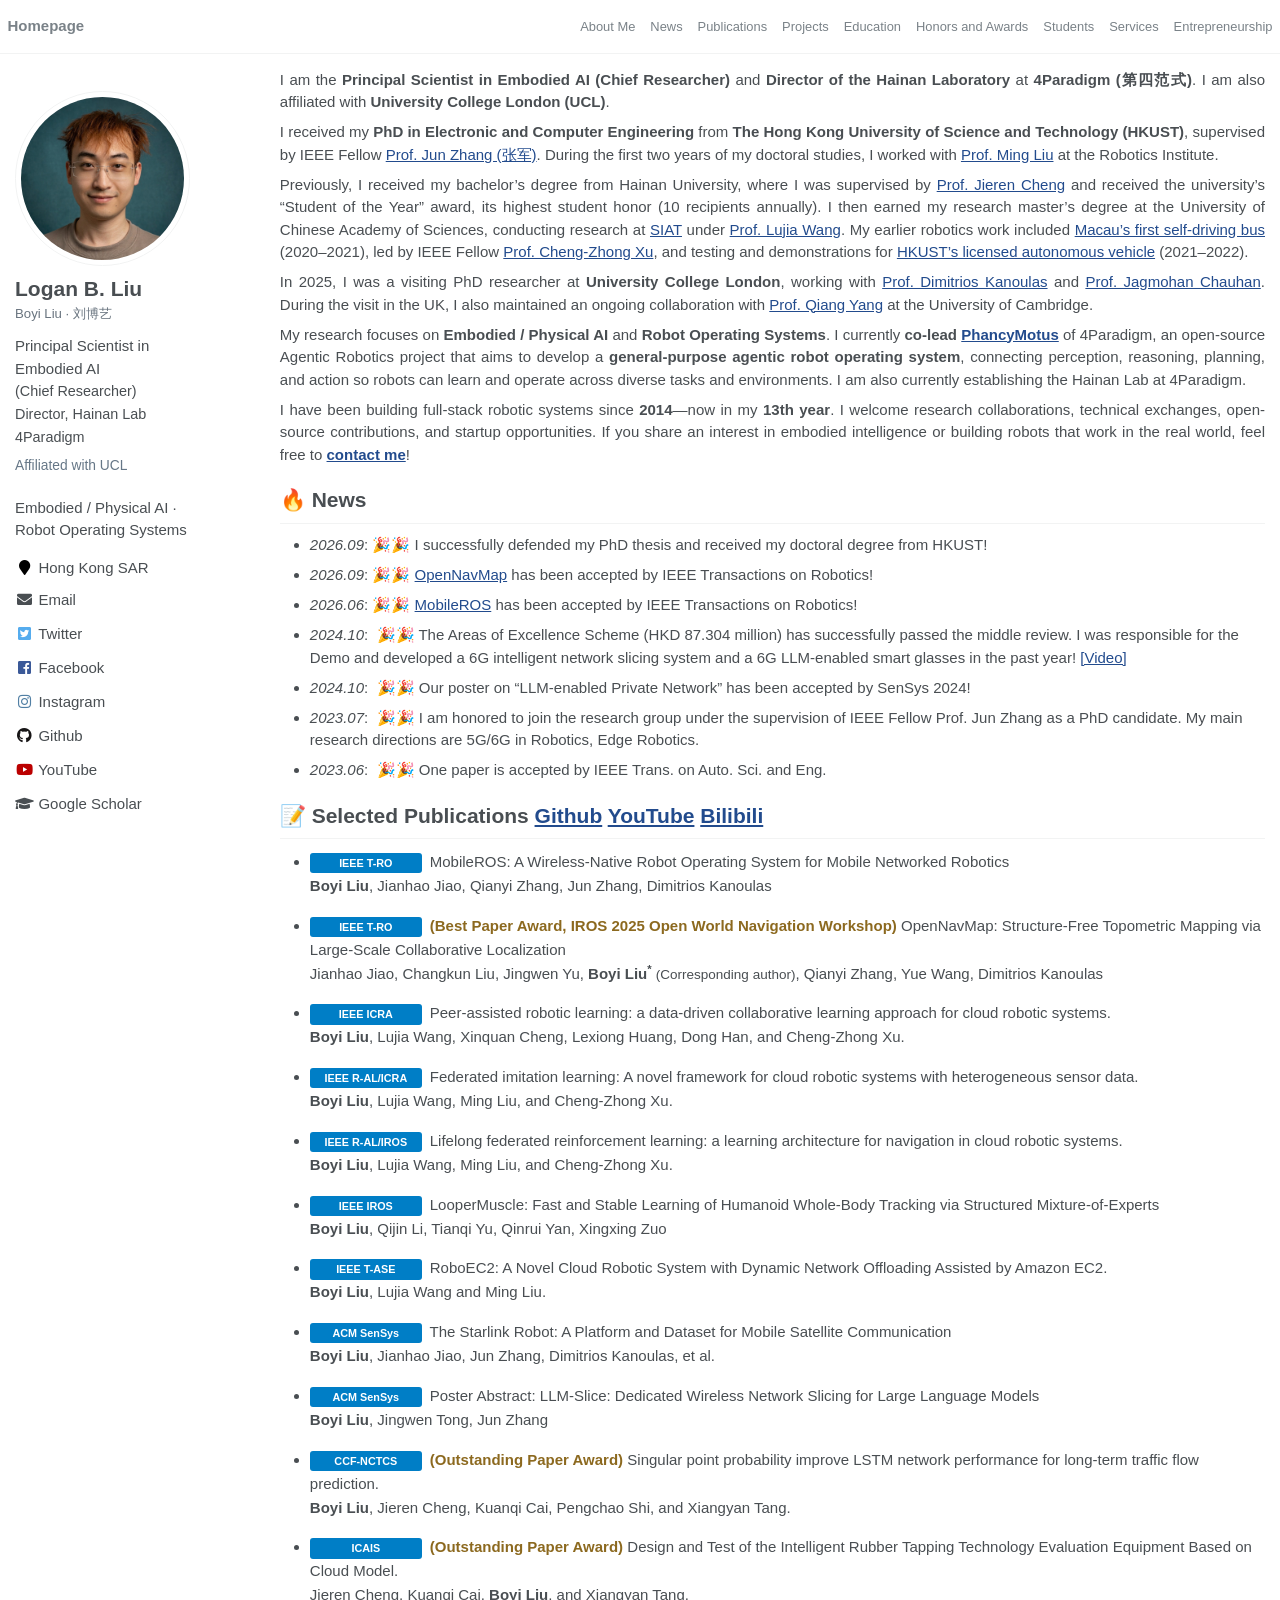
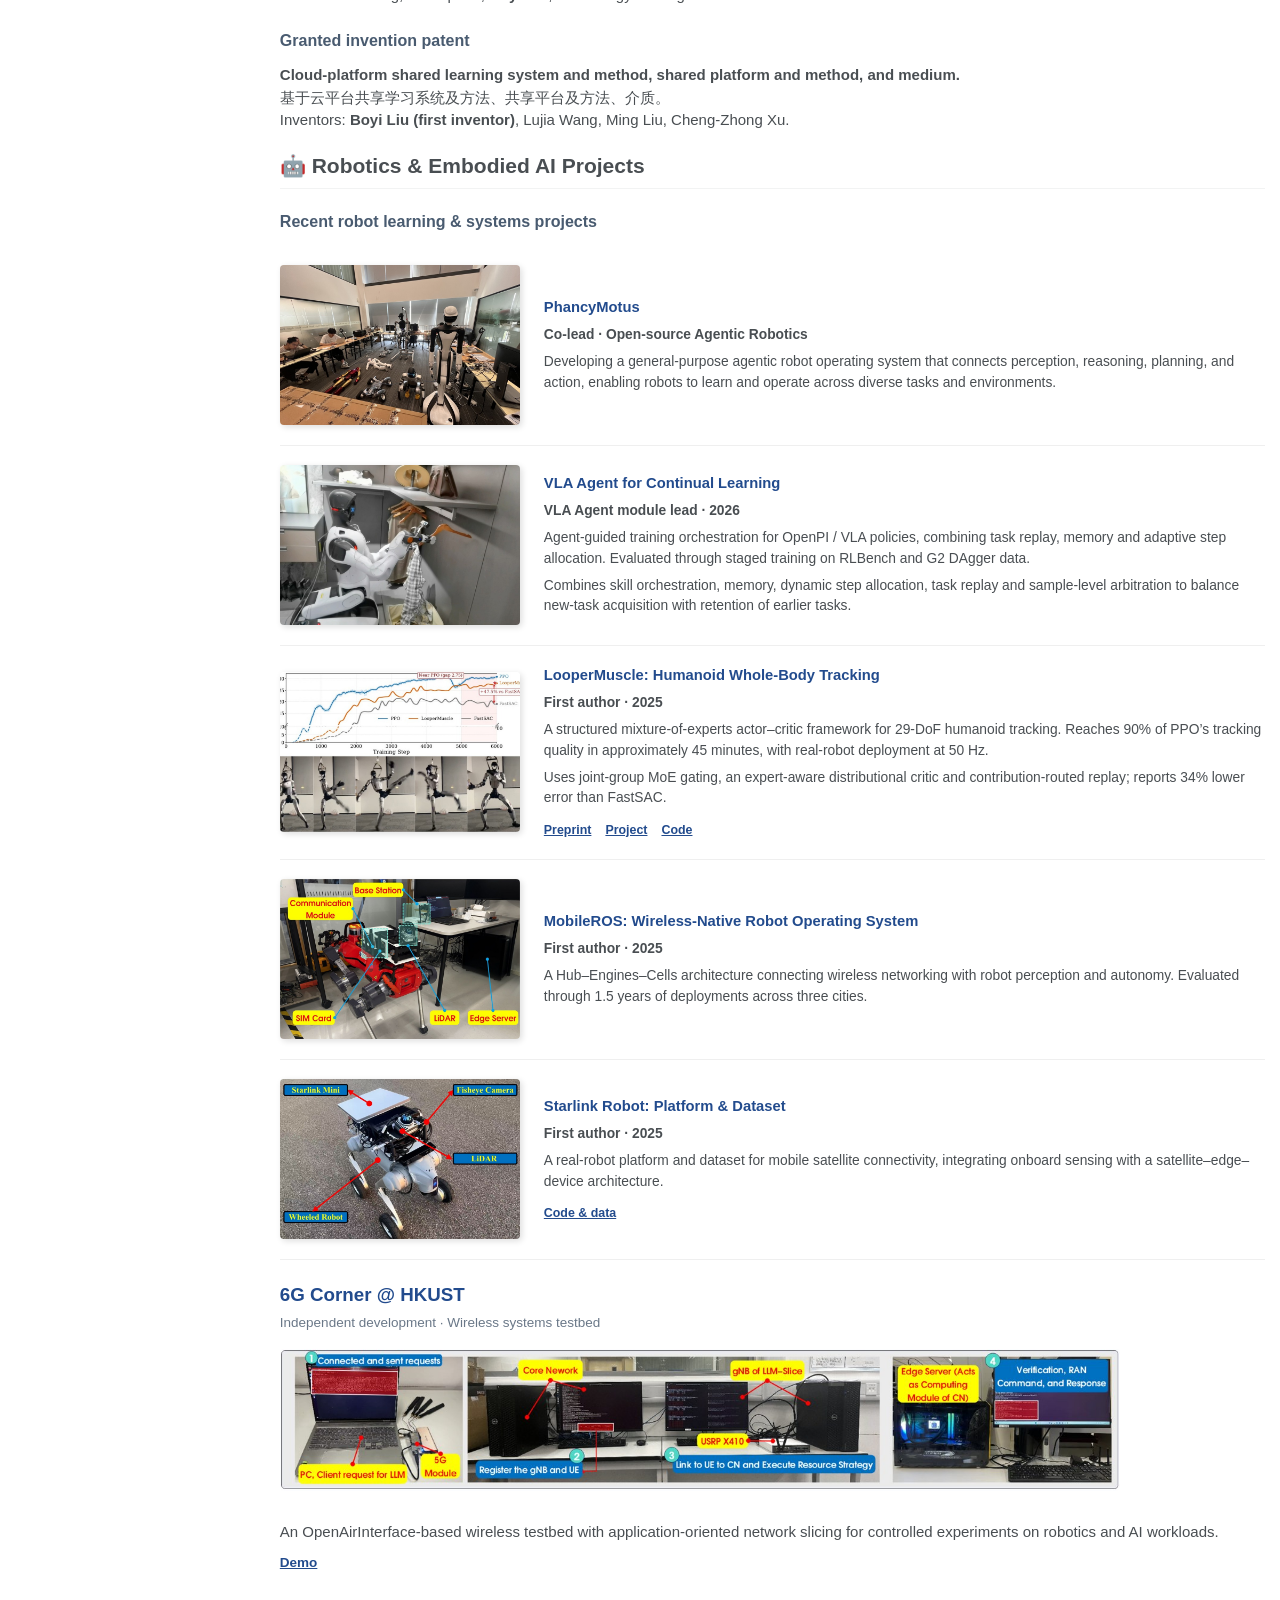
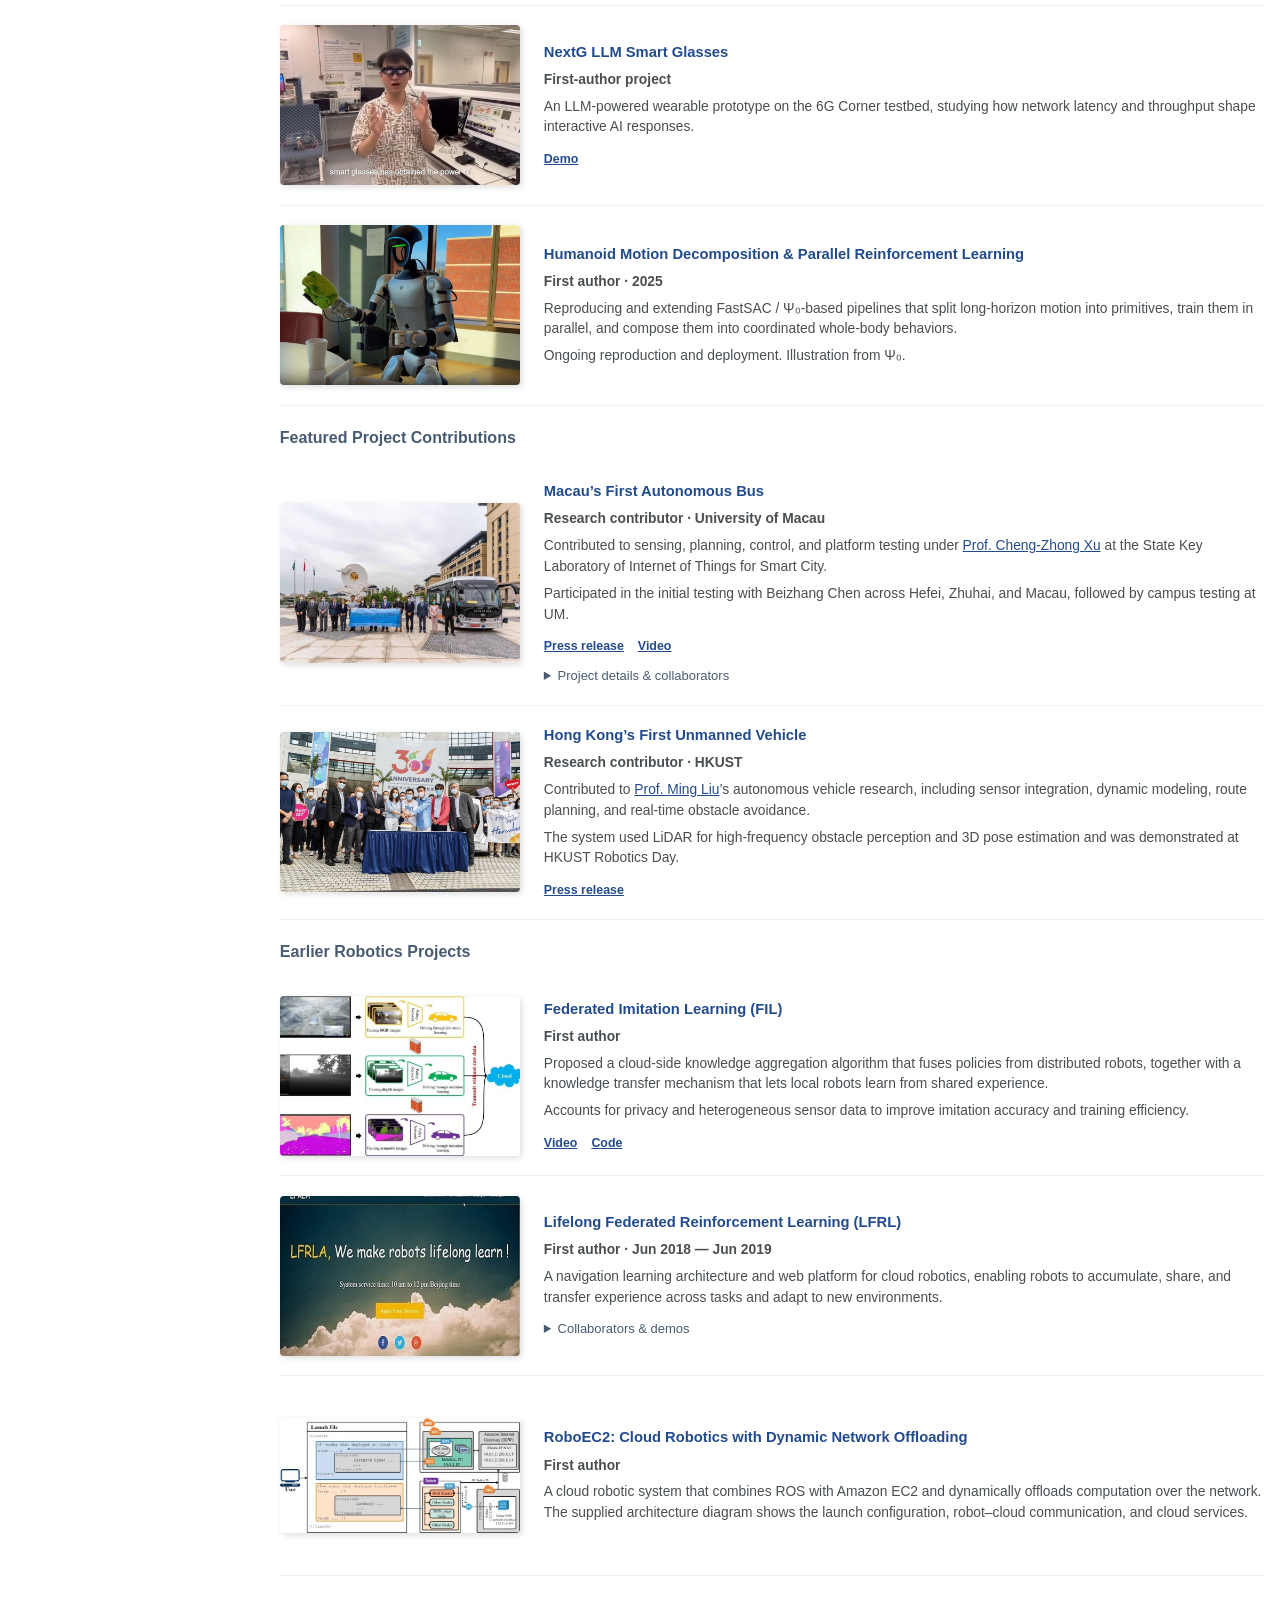
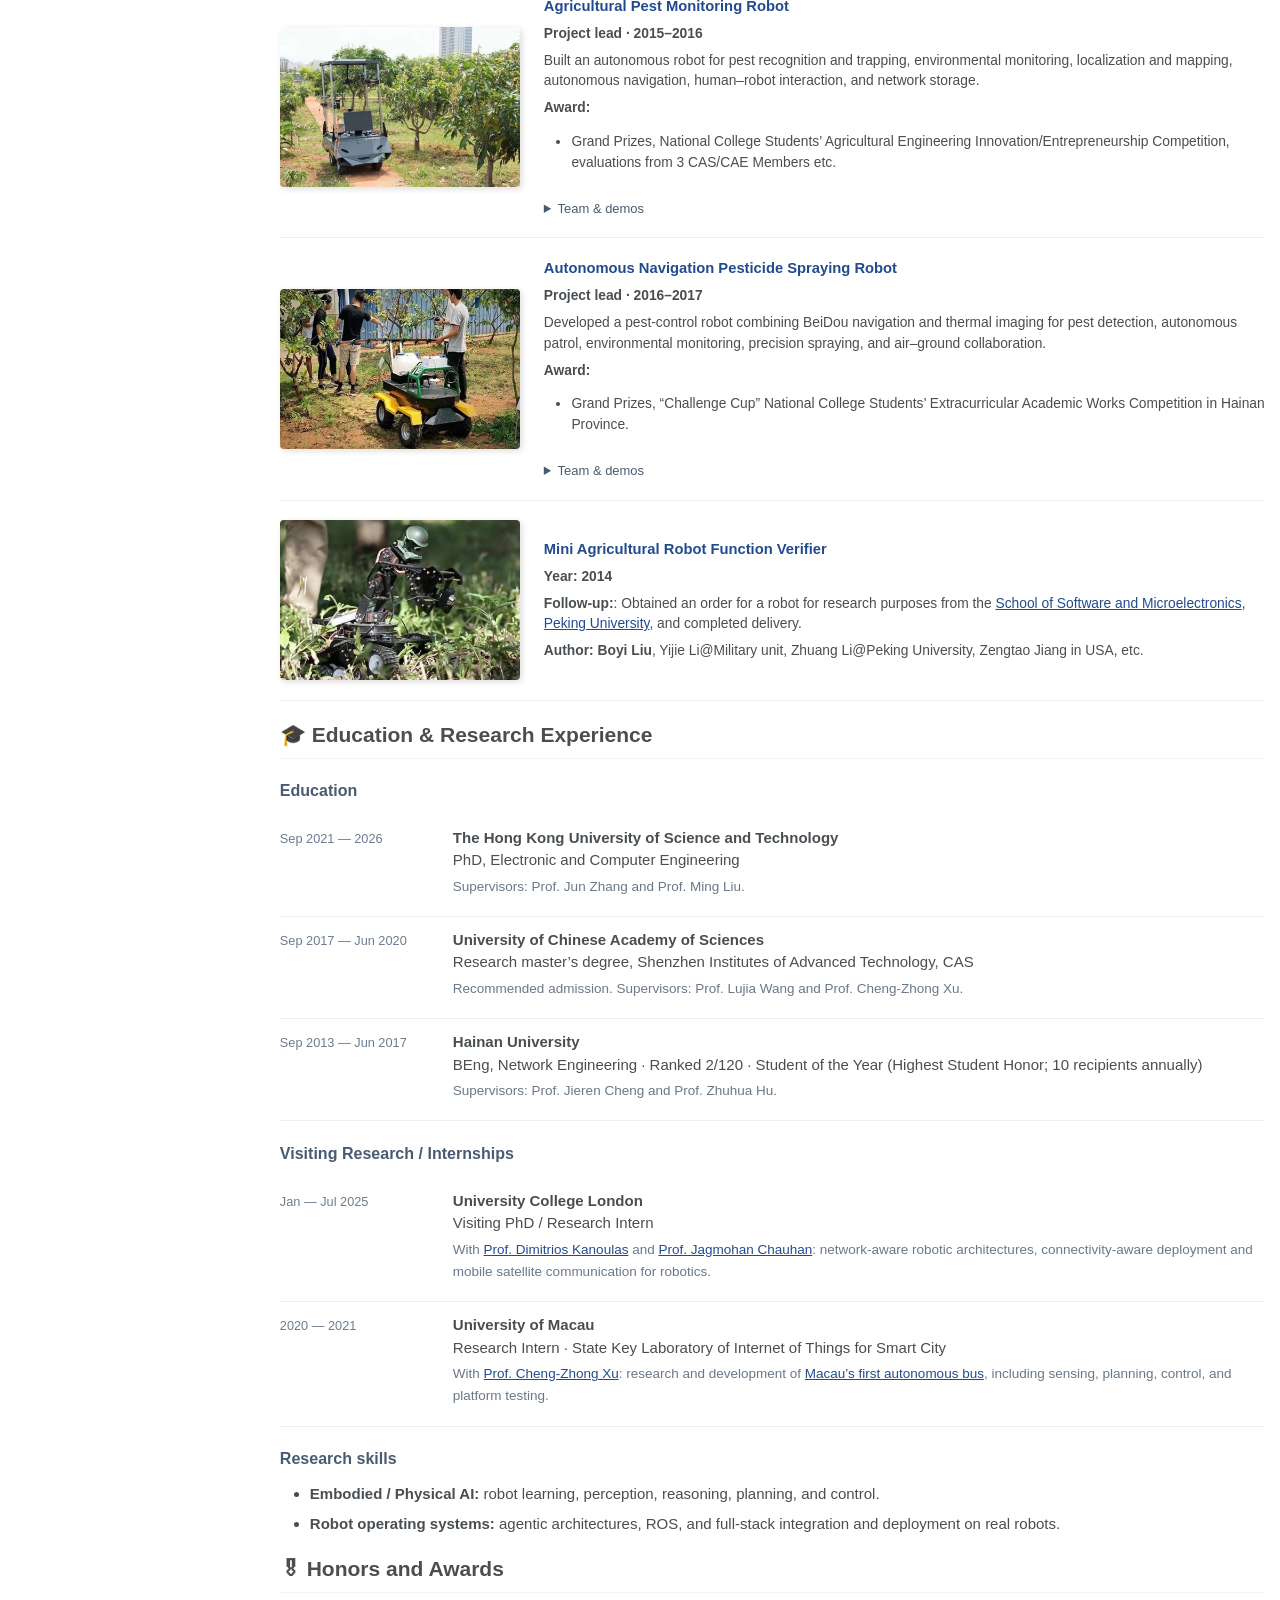
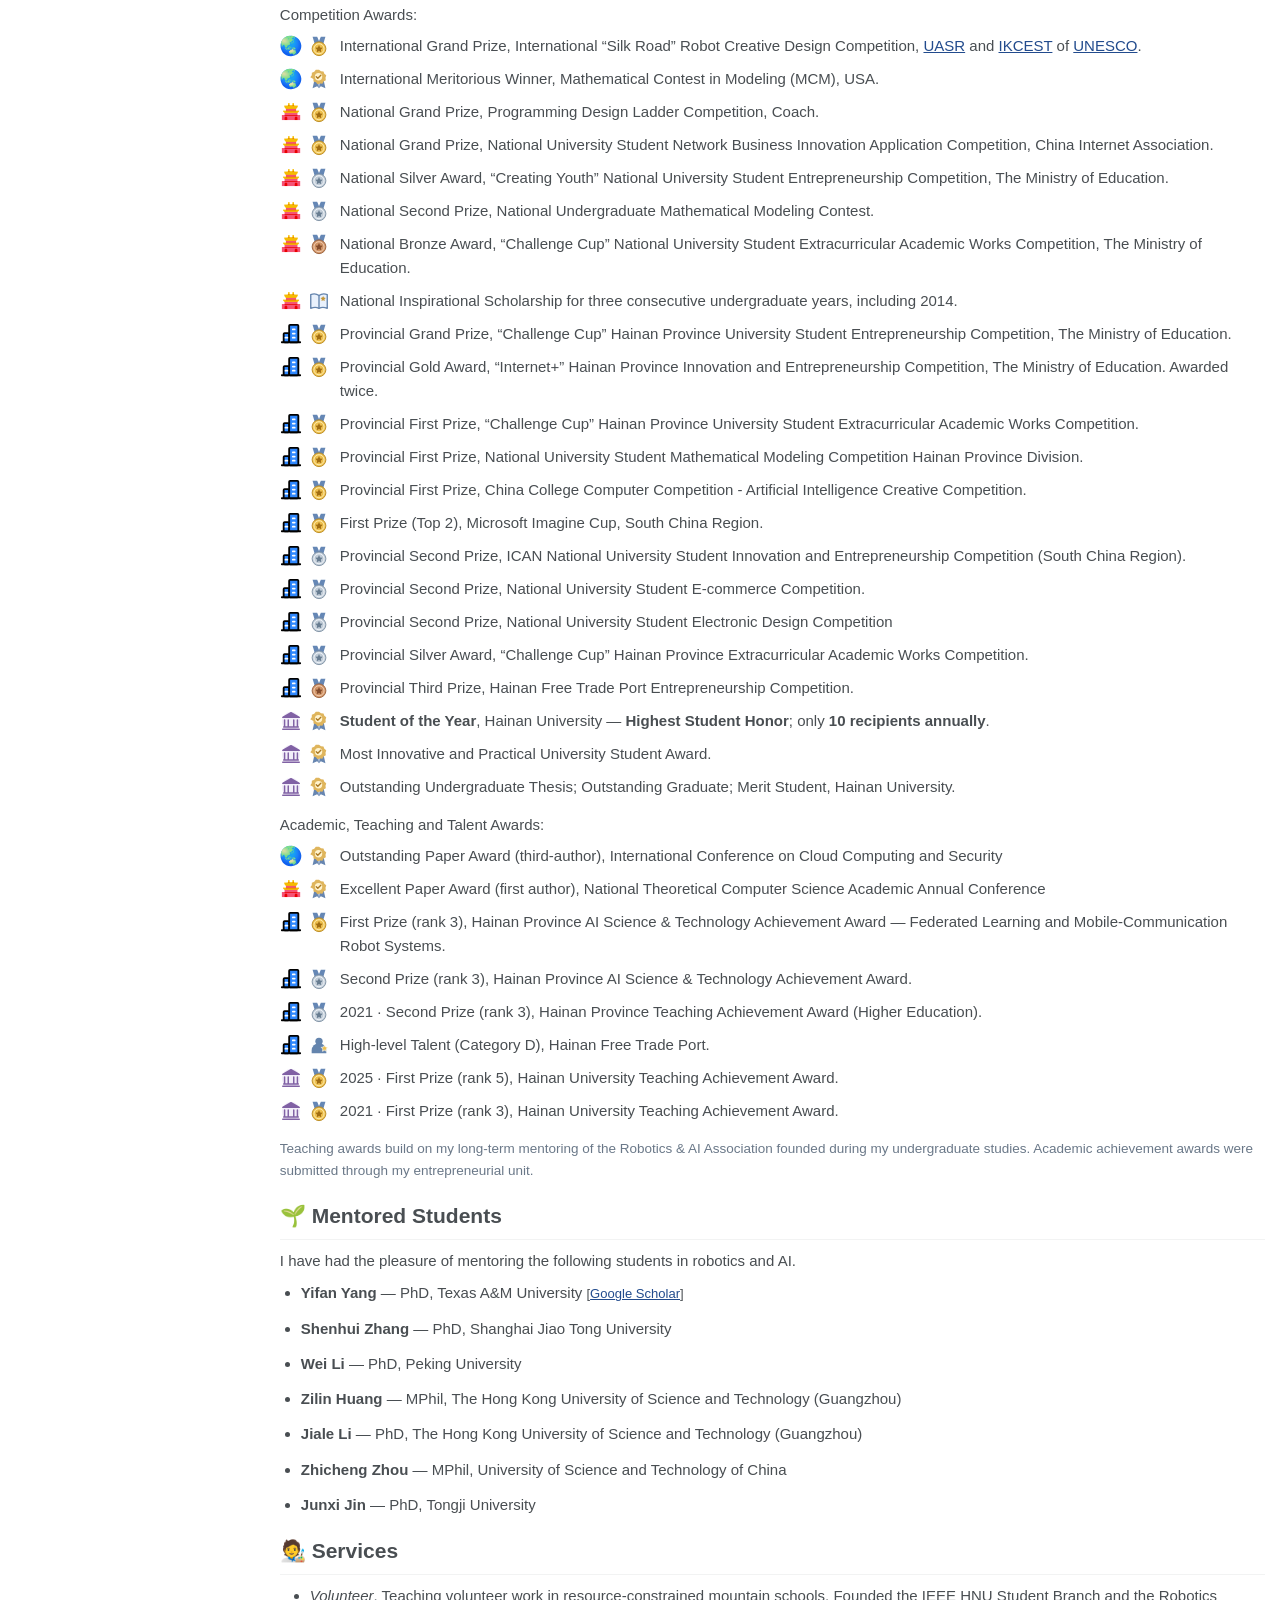
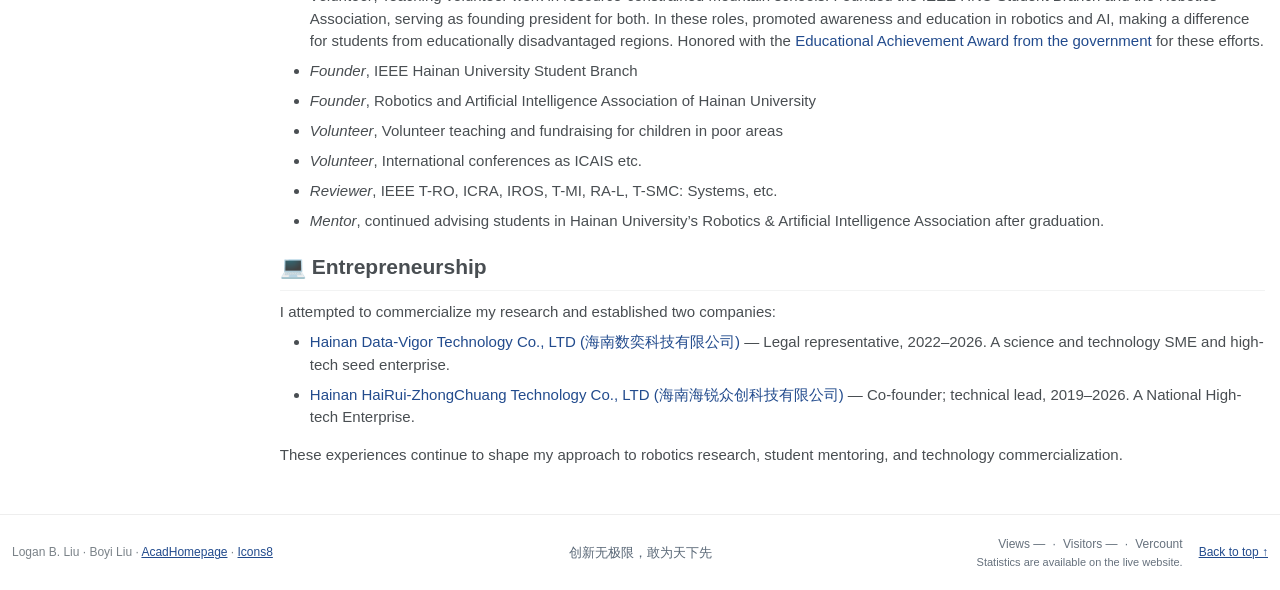
==== commit e0ec79d6: "Apply selected colorful honor scope icons" ====
--- a/index.html
+++ b/index.html
@@ -151,37 +151,37 @@
 <h2 class="subsection-title">Research skills</h2><ul><li><strong>Embodied / Physical AI:</strong> robot learning, perception, reasoning, planning, and control.</li><li><strong>Robot operating systems:</strong> agentic architectures, ROS, and full-stack integration and deployment on real robots.</li></ul><h1 id="-honors-and-awards">🎖 Honors and Awards</h1>
 <p>Competition Awards:</p>
 <ul class="honors-list" role="list">
-<li><span class="honor-icons"><svg class="honor-icon" width="22" height="22" viewBox="0 0 24 24" role="img" aria-label="International" focusable="false"><title>International</title><use href="images/honor-icons.svg?v=20261015-regions#international"></use></svg><svg class="honor-icon" width="22" height="22" viewBox="0 0 24 24" role="img" aria-label="Grand Prize" focusable="false"><title>Grand Prize</title><use href="images/honor-icons.svg?v=20261015-regions#gold"></use></svg></span><span class="honor-text">International Grand Prize, International “Silk Road” Robot Creative Design Competition, <a href="http://uasr.xjtu.edu.cn/sy1/sy.htm" rel="noopener noreferrer" target="_blank">UASR</a> and <a href="https://www.ikcest.org/index.htm" rel="noopener noreferrer" target="_blank">IKCEST</a> of <a href="https://www.unesco.org/en" rel="noopener noreferrer" target="_blank">UNESCO</a>.</span></li>
-<li><span class="honor-icons"><svg class="honor-icon" width="22" height="22" viewBox="0 0 24 24" role="img" aria-label="International" focusable="false"><title>International</title><use href="images/honor-icons.svg?v=20261015-regions#international"></use></svg><svg class="honor-icon" width="22" height="22" viewBox="0 0 24 24" role="img" aria-label="Meritorious Winner" focusable="false"><title>Meritorious Winner</title><use href="images/honor-icons.svg?v=20261015-regions#distinction"></use></svg></span><span class="honor-text">International Meritorious Winner, Mathematical Contest in Modeling (MCM), USA.</span></li>
-<li><span class="honor-icons"><svg class="honor-icon" width="22" height="22" viewBox="0 0 24 24" role="img" aria-label="National (China)" focusable="false"><title>National (China)</title><use href="images/honor-icons.svg?v=20261015-regions#national"></use></svg><svg class="honor-icon" width="22" height="22" viewBox="0 0 24 24" role="img" aria-label="Grand Prize" focusable="false"><title>Grand Prize</title><use href="images/honor-icons.svg?v=20261015-regions#gold"></use></svg></span><span class="honor-text">National Grand Prize, Programming Design Ladder Competition, Coach.</span></li>
-<li><span class="honor-icons"><svg class="honor-icon" width="22" height="22" viewBox="0 0 24 24" role="img" aria-label="National (China)" focusable="false"><title>National (China)</title><use href="images/honor-icons.svg?v=20261015-regions#national"></use></svg><svg class="honor-icon" width="22" height="22" viewBox="0 0 24 24" role="img" aria-label="Grand Prize" focusable="false"><title>Grand Prize</title><use href="images/honor-icons.svg?v=20261015-regions#gold"></use></svg></span><span class="honor-text">National Grand Prize, National University Student Network Business Innovation Application Competition, China Internet Association.</span></li>
-<li><span class="honor-icons"><svg class="honor-icon" width="22" height="22" viewBox="0 0 24 24" role="img" aria-label="National (China)" focusable="false"><title>National (China)</title><use href="images/honor-icons.svg?v=20261015-regions#national"></use></svg><svg class="honor-icon" width="22" height="22" viewBox="0 0 24 24" role="img" aria-label="Silver Award" focusable="false"><title>Silver Award</title><use href="images/honor-icons.svg?v=20261015-regions#silver"></use></svg></span><span class="honor-text">National Silver Award, “Creating Youth” National University Student Entrepreneurship Competition, The Ministry of Education.</span></li>
-<li><span class="honor-icons"><svg class="honor-icon" width="22" height="22" viewBox="0 0 24 24" role="img" aria-label="National (China)" focusable="false"><title>National (China)</title><use href="images/honor-icons.svg?v=20261015-regions#national"></use></svg><svg class="honor-icon" width="22" height="22" viewBox="0 0 24 24" role="img" aria-label="Second Prize" focusable="false"><title>Second Prize</title><use href="images/honor-icons.svg?v=20261015-regions#silver"></use></svg></span><span class="honor-text">National Second Prize, National Undergraduate Mathematical Modeling Contest.</span></li>
-<li><span class="honor-icons"><svg class="honor-icon" width="22" height="22" viewBox="0 0 24 24" role="img" aria-label="National (China)" focusable="false"><title>National (China)</title><use href="images/honor-icons.svg?v=20261015-regions#national"></use></svg><svg class="honor-icon" width="22" height="22" viewBox="0 0 24 24" role="img" aria-label="Bronze Award" focusable="false"><title>Bronze Award</title><use href="images/honor-icons.svg?v=20261015-regions#bronze"></use></svg></span><span class="honor-text">National Bronze Award, “Challenge Cup” National University Student Extracurricular Academic Works Competition, The Ministry of Education.</span></li>
-<li><span class="honor-icons"><svg class="honor-icon" width="22" height="22" viewBox="0 0 24 24" role="img" aria-label="National (China)" focusable="false"><title>National (China)</title><use href="images/honor-icons.svg?v=20261015-regions#national"></use></svg><svg class="honor-icon" width="22" height="22" viewBox="0 0 24 24" role="img" aria-label="Scholarship" focusable="false"><title>Scholarship</title><use href="images/honor-icons.svg?v=20261015-regions#scholarship"></use></svg></span><span class="honor-text">National Inspirational Scholarship for three consecutive undergraduate years, including 2014.</span></li>
-<li><span class="honor-icons"><svg class="honor-icon" width="22" height="22" viewBox="0 0 24 24" role="img" aria-label="Provincial (Hainan)" focusable="false"><title>Provincial (Hainan)</title><use href="images/honor-icons.svg?v=20261015-regions#provincial"></use></svg><svg class="honor-icon" width="22" height="22" viewBox="0 0 24 24" role="img" aria-label="Grand Prize" focusable="false"><title>Grand Prize</title><use href="images/honor-icons.svg?v=20261015-regions#gold"></use></svg></span><span class="honor-text">Provincial Grand Prize, “Challenge Cup” Hainan Province University Student Entrepreneurship Competition, The Ministry of Education.</span></li>
-<li><span class="honor-icons"><svg class="honor-icon" width="22" height="22" viewBox="0 0 24 24" role="img" aria-label="Provincial (Hainan)" focusable="false"><title>Provincial (Hainan)</title><use href="images/honor-icons.svg?v=20261015-regions#provincial"></use></svg><svg class="honor-icon" width="22" height="22" viewBox="0 0 24 24" role="img" aria-label="Gold Award" focusable="false"><title>Gold Award</title><use href="images/honor-icons.svg?v=20261015-regions#gold"></use></svg></span><span class="honor-text">Provincial Gold Award, “Internet+” Hainan Province Innovation and Entrepreneurship Competition, The Ministry of Education. Awarded twice.</span></li>
-<li><span class="honor-icons"><svg class="honor-icon" width="22" height="22" viewBox="0 0 24 24" role="img" aria-label="Provincial (Hainan)" focusable="false"><title>Provincial (Hainan)</title><use href="images/honor-icons.svg?v=20261015-regions#provincial"></use></svg><svg class="honor-icon" width="22" height="22" viewBox="0 0 24 24" role="img" aria-label="First Prize" focusable="false"><title>First Prize</title><use href="images/honor-icons.svg?v=20261015-regions#gold"></use></svg></span><span class="honor-text">Provincial First Prize, “Challenge Cup” Hainan Province University Student Extracurricular Academic Works Competition.</span></li>
-<li><span class="honor-icons"><svg class="honor-icon" width="22" height="22" viewBox="0 0 24 24" role="img" aria-label="Provincial (Hainan)" focusable="false"><title>Provincial (Hainan)</title><use href="images/honor-icons.svg?v=20261015-regions#provincial"></use></svg><svg class="honor-icon" width="22" height="22" viewBox="0 0 24 24" role="img" aria-label="First Prize" focusable="false"><title>First Prize</title><use href="images/honor-icons.svg?v=20261015-regions#gold"></use></svg></span><span class="honor-text">Provincial First Prize, National University Student Mathematical Modeling Competition Hainan Province Division.</span></li>
-<li><span class="honor-icons"><svg class="honor-icon" width="22" height="22" viewBox="0 0 24 24" role="img" aria-label="Provincial" focusable="false"><title>Provincial</title><use href="images/honor-icons.svg?v=20261015-regions#provincial"></use></svg><svg class="honor-icon" width="22" height="22" viewBox="0 0 24 24" role="img" aria-label="First Prize" focusable="false"><title>First Prize</title><use href="images/honor-icons.svg?v=20261015-regions#gold"></use></svg></span><span class="honor-text">Provincial First Prize, China College Computer Competition - Artificial Intelligence Creative Competition.</span></li>
-<li><span class="honor-icons"><svg class="honor-icon" width="22" height="22" viewBox="0 0 24 24" role="img" aria-label="Regional (South China)" focusable="false"><title>Regional (South China)</title><use href="images/honor-icons.svg?v=20261015-regions#provincial"></use></svg><svg class="honor-icon" width="22" height="22" viewBox="0 0 24 24" role="img" aria-label="First Prize (Top 2)" focusable="false"><title>First Prize (Top 2)</title><use href="images/honor-icons.svg?v=20261015-regions#gold"></use></svg></span><span class="honor-text">First Prize (Top 2), Microsoft Imagine Cup, South China Region.</span></li>
-<li><span class="honor-icons"><svg class="honor-icon" width="22" height="22" viewBox="0 0 24 24" role="img" aria-label="Provincial / Regional (South China)" focusable="false"><title>Provincial / Regional (South China)</title><use href="images/honor-icons.svg?v=20261015-regions#provincial"></use></svg><svg class="honor-icon" width="22" height="22" viewBox="0 0 24 24" role="img" aria-label="Second Prize" focusable="false"><title>Second Prize</title><use href="images/honor-icons.svg?v=20261015-regions#silver"></use></svg></span><span class="honor-text">Provincial Second Prize, ICAN National University Student Innovation and Entrepreneurship Competition (South China Region).</span></li>
-<li><span class="honor-icons"><svg class="honor-icon" width="22" height="22" viewBox="0 0 24 24" role="img" aria-label="Provincial" focusable="false"><title>Provincial</title><use href="images/honor-icons.svg?v=20261015-regions#provincial"></use></svg><svg class="honor-icon" width="22" height="22" viewBox="0 0 24 24" role="img" aria-label="Second Prize" focusable="false"><title>Second Prize</title><use href="images/honor-icons.svg?v=20261015-regions#silver"></use></svg></span><span class="honor-text">Provincial Second Prize, National University Student E-commerce Competition.</span></li>
-<li><span class="honor-icons"><svg class="honor-icon" width="22" height="22" viewBox="0 0 24 24" role="img" aria-label="Provincial" focusable="false"><title>Provincial</title><use href="images/honor-icons.svg?v=20261015-regions#provincial"></use></svg><svg class="honor-icon" width="22" height="22" viewBox="0 0 24 24" role="img" aria-label="Second Prize" focusable="false"><title>Second Prize</title><use href="images/honor-icons.svg?v=20261015-regions#silver"></use></svg></span><span class="honor-text">Provincial Second Prize, National University Student Electronic Design Competition</span></li>
-<li><span class="honor-icons"><svg class="honor-icon" width="22" height="22" viewBox="0 0 24 24" role="img" aria-label="Provincial (Hainan)" focusable="false"><title>Provincial (Hainan)</title><use href="images/honor-icons.svg?v=20261015-regions#provincial"></use></svg><svg class="honor-icon" width="22" height="22" viewBox="0 0 24 24" role="img" aria-label="Silver Award" focusable="false"><title>Silver Award</title><use href="images/honor-icons.svg?v=20261015-regions#silver"></use></svg></span><span class="honor-text">Provincial Silver Award, “Challenge Cup” Hainan Province Extracurricular Academic Works Competition.</span></li>
-<li><span class="honor-icons"><svg class="honor-icon" width="22" height="22" viewBox="0 0 24 24" role="img" aria-label="Provincial (Hainan)" focusable="false"><title>Provincial (Hainan)</title><use href="images/honor-icons.svg?v=20261015-regions#provincial"></use></svg><svg class="honor-icon" width="22" height="22" viewBox="0 0 24 24" role="img" aria-label="Third Prize" focusable="false"><title>Third Prize</title><use href="images/honor-icons.svg?v=20261015-regions#bronze"></use></svg></span><span class="honor-text">Provincial Third Prize, Hainan Free Trade Port Entrepreneurship Competition.</span></li>
+<li><span class="honor-icons"><img class="honor-icon" src="images/honors/international-i02.svg" width="22" height="22" alt="International" title="International"/><svg class="honor-icon" width="22" height="22" viewBox="0 0 24 24" role="img" aria-label="Grand Prize" focusable="false"><title>Grand Prize</title><use href="images/honor-icons.svg?v=20261015-regions#gold"></use></svg></span><span class="honor-text">International Grand Prize, International “Silk Road” Robot Creative Design Competition, <a href="http://uasr.xjtu.edu.cn/sy1/sy.htm" rel="noopener noreferrer" target="_blank">UASR</a> and <a href="https://www.ikcest.org/index.htm" rel="noopener noreferrer" target="_blank">IKCEST</a> of <a href="https://www.unesco.org/en" rel="noopener noreferrer" target="_blank">UNESCO</a>.</span></li>
+<li><span class="honor-icons"><img class="honor-icon" src="images/honors/international-i02.svg" width="22" height="22" alt="International" title="International"/><svg class="honor-icon" width="22" height="22" viewBox="0 0 24 24" role="img" aria-label="Meritorious Winner" focusable="false"><title>Meritorious Winner</title><use href="images/honor-icons.svg?v=20261015-regions#distinction"></use></svg></span><span class="honor-text">International Meritorious Winner, Mathematical Contest in Modeling (MCM), USA.</span></li>
+<li><span class="honor-icons"><img class="honor-icon" src="images/honors/national-cn02.png" width="22" height="22" alt="National (China)" title="National (China)"/><svg class="honor-icon" width="22" height="22" viewBox="0 0 24 24" role="img" aria-label="Grand Prize" focusable="false"><title>Grand Prize</title><use href="images/honor-icons.svg?v=20261015-regions#gold"></use></svg></span><span class="honor-text">National Grand Prize, Programming Design Ladder Competition, Coach.</span></li>
+<li><span class="honor-icons"><img class="honor-icon" src="images/honors/national-cn02.png" width="22" height="22" alt="National (China)" title="National (China)"/><svg class="honor-icon" width="22" height="22" viewBox="0 0 24 24" role="img" aria-label="Grand Prize" focusable="false"><title>Grand Prize</title><use href="images/honor-icons.svg?v=20261015-regions#gold"></use></svg></span><span class="honor-text">National Grand Prize, National University Student Network Business Innovation Application Competition, China Internet Association.</span></li>
+<li><span class="honor-icons"><img class="honor-icon" src="images/honors/national-cn02.png" width="22" height="22" alt="National (China)" title="National (China)"/><svg class="honor-icon" width="22" height="22" viewBox="0 0 24 24" role="img" aria-label="Silver Award" focusable="false"><title>Silver Award</title><use href="images/honor-icons.svg?v=20261015-regions#silver"></use></svg></span><span class="honor-text">National Silver Award, “Creating Youth” National University Student Entrepreneurship Competition, The Ministry of Education.</span></li>
+<li><span class="honor-icons"><img class="honor-icon" src="images/honors/national-cn02.png" width="22" height="22" alt="National (China)" title="National (China)"/><svg class="honor-icon" width="22" height="22" viewBox="0 0 24 24" role="img" aria-label="Second Prize" focusable="false"><title>Second Prize</title><use href="images/honor-icons.svg?v=20261015-regions#silver"></use></svg></span><span class="honor-text">National Second Prize, National Undergraduate Mathematical Modeling Contest.</span></li>
+<li><span class="honor-icons"><img class="honor-icon" src="images/honors/national-cn02.png" width="22" height="22" alt="National (China)" title="National (China)"/><svg class="honor-icon" width="22" height="22" viewBox="0 0 24 24" role="img" aria-label="Bronze Award" focusable="false"><title>Bronze Award</title><use href="images/honor-icons.svg?v=20261015-regions#bronze"></use></svg></span><span class="honor-text">National Bronze Award, “Challenge Cup” National University Student Extracurricular Academic Works Competition, The Ministry of Education.</span></li>
+<li><span class="honor-icons"><img class="honor-icon" src="images/honors/national-cn02.png" width="22" height="22" alt="National (China)" title="National (China)"/><svg class="honor-icon" width="22" height="22" viewBox="0 0 24 24" role="img" aria-label="Scholarship" focusable="false"><title>Scholarship</title><use href="images/honor-icons.svg?v=20261015-regions#scholarship"></use></svg></span><span class="honor-text">National Inspirational Scholarship for three consecutive undergraduate years, including 2014.</span></li>
+<li><span class="honor-icons"><img class="honor-icon" src="images/honors/provincial-p17.svg" width="22" height="22" alt="Provincial (Hainan)" title="Provincial (Hainan)"/><svg class="honor-icon" width="22" height="22" viewBox="0 0 24 24" role="img" aria-label="Grand Prize" focusable="false"><title>Grand Prize</title><use href="images/honor-icons.svg?v=20261015-regions#gold"></use></svg></span><span class="honor-text">Provincial Grand Prize, “Challenge Cup” Hainan Province University Student Entrepreneurship Competition, The Ministry of Education.</span></li>
+<li><span class="honor-icons"><img class="honor-icon" src="images/honors/provincial-p17.svg" width="22" height="22" alt="Provincial (Hainan)" title="Provincial (Hainan)"/><svg class="honor-icon" width="22" height="22" viewBox="0 0 24 24" role="img" aria-label="Gold Award" focusable="false"><title>Gold Award</title><use href="images/honor-icons.svg?v=20261015-regions#gold"></use></svg></span><span class="honor-text">Provincial Gold Award, “Internet+” Hainan Province Innovation and Entrepreneurship Competition, The Ministry of Education. Awarded twice.</span></li>
+<li><span class="honor-icons"><img class="honor-icon" src="images/honors/provincial-p17.svg" width="22" height="22" alt="Provincial (Hainan)" title="Provincial (Hainan)"/><svg class="honor-icon" width="22" height="22" viewBox="0 0 24 24" role="img" aria-label="First Prize" focusable="false"><title>First Prize</title><use href="images/honor-icons.svg?v=20261015-regions#gold"></use></svg></span><span class="honor-text">Provincial First Prize, “Challenge Cup” Hainan Province University Student Extracurricular Academic Works Competition.</span></li>
+<li><span class="honor-icons"><img class="honor-icon" src="images/honors/provincial-p17.svg" width="22" height="22" alt="Provincial (Hainan)" title="Provincial (Hainan)"/><svg class="honor-icon" width="22" height="22" viewBox="0 0 24 24" role="img" aria-label="First Prize" focusable="false"><title>First Prize</title><use href="images/honor-icons.svg?v=20261015-regions#gold"></use></svg></span><span class="honor-text">Provincial First Prize, National University Student Mathematical Modeling Competition Hainan Province Division.</span></li>
+<li><span class="honor-icons"><img class="honor-icon" src="images/honors/provincial-p17.svg" width="22" height="22" alt="Provincial" title="Provincial"/><svg class="honor-icon" width="22" height="22" viewBox="0 0 24 24" role="img" aria-label="First Prize" focusable="false"><title>First Prize</title><use href="images/honor-icons.svg?v=20261015-regions#gold"></use></svg></span><span class="honor-text">Provincial First Prize, China College Computer Competition - Artificial Intelligence Creative Competition.</span></li>
+<li><span class="honor-icons"><img class="honor-icon" src="images/honors/provincial-p17.svg" width="22" height="22" alt="Regional (South China)" title="Regional (South China)"/><svg class="honor-icon" width="22" height="22" viewBox="0 0 24 24" role="img" aria-label="First Prize (Top 2)" focusable="false"><title>First Prize (Top 2)</title><use href="images/honor-icons.svg?v=20261015-regions#gold"></use></svg></span><span class="honor-text">First Prize (Top 2), Microsoft Imagine Cup, South China Region.</span></li>
+<li><span class="honor-icons"><img class="honor-icon" src="images/honors/provincial-p17.svg" width="22" height="22" alt="Provincial / Regional (South China)" title="Provincial / Regional (South China)"/><svg class="honor-icon" width="22" height="22" viewBox="0 0 24 24" role="img" aria-label="Second Prize" focusable="false"><title>Second Prize</title><use href="images/honor-icons.svg?v=20261015-regions#silver"></use></svg></span><span class="honor-text">Provincial Second Prize, ICAN National University Student Innovation and Entrepreneurship Competition (South China Region).</span></li>
+<li><span class="honor-icons"><img class="honor-icon" src="images/honors/provincial-p17.svg" width="22" height="22" alt="Provincial" title="Provincial"/><svg class="honor-icon" width="22" height="22" viewBox="0 0 24 24" role="img" aria-label="Second Prize" focusable="false"><title>Second Prize</title><use href="images/honor-icons.svg?v=20261015-regions#silver"></use></svg></span><span class="honor-text">Provincial Second Prize, National University Student E-commerce Competition.</span></li>
+<li><span class="honor-icons"><img class="honor-icon" src="images/honors/provincial-p17.svg" width="22" height="22" alt="Provincial" title="Provincial"/><svg class="honor-icon" width="22" height="22" viewBox="0 0 24 24" role="img" aria-label="Second Prize" focusable="false"><title>Second Prize</title><use href="images/honor-icons.svg?v=20261015-regions#silver"></use></svg></span><span class="honor-text">Provincial Second Prize, National University Student Electronic Design Competition</span></li>
+<li><span class="honor-icons"><img class="honor-icon" src="images/honors/provincial-p17.svg" width="22" height="22" alt="Provincial (Hainan)" title="Provincial (Hainan)"/><svg class="honor-icon" width="22" height="22" viewBox="0 0 24 24" role="img" aria-label="Silver Award" focusable="false"><title>Silver Award</title><use href="images/honor-icons.svg?v=20261015-regions#silver"></use></svg></span><span class="honor-text">Provincial Silver Award, “Challenge Cup” Hainan Province Extracurricular Academic Works Competition.</span></li>
+<li><span class="honor-icons"><img class="honor-icon" src="images/honors/provincial-p17.svg" width="22" height="22" alt="Provincial (Hainan)" title="Provincial (Hainan)"/><svg class="honor-icon" width="22" height="22" viewBox="0 0 24 24" role="img" aria-label="Third Prize" focusable="false"><title>Third Prize</title><use href="images/honor-icons.svg?v=20261015-regions#bronze"></use></svg></span><span class="honor-text">Provincial Third Prize, Hainan Free Trade Port Entrepreneurship Competition.</span></li>
 <li id="honor-student-of-the-year"><span class="honor-icons"><svg class="honor-icon" width="22" height="22" viewBox="0 0 24 24" role="img" aria-label="University" focusable="false"><title>University</title><use href="images/honor-icons.svg?v=20261015-regions#university"></use></svg><svg class="honor-icon" width="22" height="22" viewBox="0 0 24 24" role="img" aria-label="Highest Student Honor" focusable="false"><title>Highest Student Honor</title><use href="images/honor-icons.svg?v=20261015-regions#distinction"></use></svg></span><span class="honor-text"><strong>Student of the Year</strong>, Hainan University — <strong>Highest Student Honor</strong>; only <strong>10 recipients annually</strong>.</span></li>
 <li><span class="honor-icons"><svg class="honor-icon" width="22" height="22" viewBox="0 0 24 24" role="img" aria-label="University" focusable="false"><title>University</title><use href="images/honor-icons.svg?v=20261015-regions#university"></use></svg><svg class="honor-icon" width="22" height="22" viewBox="0 0 24 24" role="img" aria-label="Innovation and Practical Achievement Award" focusable="false"><title>Innovation and Practical Achievement Award</title><use href="images/honor-icons.svg?v=20261015-regions#distinction"></use></svg></span><span class="honor-text">Most Innovative and Practical University Student Award.</span></li>
 <li><span class="honor-icons"><svg class="honor-icon" width="22" height="22" viewBox="0 0 24 24" role="img" aria-label="University" focusable="false"><title>University</title><use href="images/honor-icons.svg?v=20261015-regions#university"></use></svg><svg class="honor-icon" width="22" height="22" viewBox="0 0 24 24" role="img" aria-label="Outstanding Student Honors" focusable="false"><title>Outstanding Student Honors</title><use href="images/honor-icons.svg?v=20261015-regions#distinction"></use></svg></span><span class="honor-text">Outstanding Undergraduate Thesis; Outstanding Graduate; Merit Student, Hainan University.</span></li>
 </ul>
 <p>Academic, Teaching and Talent Awards:</p>
 <ul class="honors-list" role="list">
-<li><span class="honor-icons"><svg class="honor-icon" width="22" height="22" viewBox="0 0 24 24" role="img" aria-label="International" focusable="false"><title>International</title><use href="images/honor-icons.svg?v=20261015-regions#international"></use></svg><svg class="honor-icon" width="22" height="22" viewBox="0 0 24 24" role="img" aria-label="Outstanding Paper Award" focusable="false"><title>Outstanding Paper Award</title><use href="images/honor-icons.svg?v=20261015-regions#distinction"></use></svg></span><span class="honor-text">Outstanding Paper Award (third-author), International Conference on Cloud Computing and Security</span></li>
-<li><span class="honor-icons"><svg class="honor-icon" width="22" height="22" viewBox="0 0 24 24" role="img" aria-label="National (China)" focusable="false"><title>National (China)</title><use href="images/honor-icons.svg?v=20261015-regions#national"></use></svg><svg class="honor-icon" width="22" height="22" viewBox="0 0 24 24" role="img" aria-label="Excellent Paper Award" focusable="false"><title>Excellent Paper Award</title><use href="images/honor-icons.svg?v=20261015-regions#distinction"></use></svg></span><span class="honor-text">Excellent Paper Award (first author), National Theoretical Computer Science Academic Annual Conference</span></li>
-<li><span class="honor-icons"><svg class="honor-icon" width="22" height="22" viewBox="0 0 24 24" role="img" aria-label="Provincial (Hainan)" focusable="false"><title>Provincial (Hainan)</title><use href="images/honor-icons.svg?v=20261015-regions#provincial"></use></svg><svg class="honor-icon" width="22" height="22" viewBox="0 0 24 24" role="img" aria-label="First Prize" focusable="false"><title>First Prize</title><use href="images/honor-icons.svg?v=20261015-regions#gold"></use></svg></span><span class="honor-text">First Prize (rank 3), Hainan Province AI Science &amp; Technology Achievement Award — Federated Learning and Mobile-Communication Robot Systems.</span></li>
-<li><span class="honor-icons"><svg class="honor-icon" width="22" height="22" viewBox="0 0 24 24" role="img" aria-label="Provincial (Hainan)" focusable="false"><title>Provincial (Hainan)</title><use href="images/honor-icons.svg?v=20261015-regions#provincial"></use></svg><svg class="honor-icon" width="22" height="22" viewBox="0 0 24 24" role="img" aria-label="Second Prize" focusable="false"><title>Second Prize</title><use href="images/honor-icons.svg?v=20261015-regions#silver"></use></svg></span><span class="honor-text">Second Prize (rank 3), Hainan Province AI Science &amp; Technology Achievement Award.</span></li>
-<li><span class="honor-icons"><svg class="honor-icon" width="22" height="22" viewBox="0 0 24 24" role="img" aria-label="Provincial (Hainan)" focusable="false"><title>Provincial (Hainan)</title><use href="images/honor-icons.svg?v=20261015-regions#provincial"></use></svg><svg class="honor-icon" width="22" height="22" viewBox="0 0 24 24" role="img" aria-label="Second Prize" focusable="false"><title>Second Prize</title><use href="images/honor-icons.svg?v=20261015-regions#silver"></use></svg></span><span class="honor-text">2021 · Second Prize (rank 3), Hainan Province Teaching Achievement Award (Higher Education).</span></li>
-<li><span class="honor-icons"><svg class="honor-icon" width="22" height="22" viewBox="0 0 24 24" role="img" aria-label="Provincial (Hainan)" focusable="false"><title>Provincial (Hainan)</title><use href="images/honor-icons.svg?v=20261015-regions#provincial"></use></svg><svg class="honor-icon" width="22" height="22" viewBox="0 0 24 24" role="img" aria-label="High-level Talent (Category D)" focusable="false"><title>High-level Talent (Category D)</title><use href="images/honor-icons.svg?v=20261015-regions#talent"></use></svg></span><span class="honor-text">High-level Talent (Category D), Hainan Free Trade Port.</span></li>
+<li><span class="honor-icons"><img class="honor-icon" src="images/honors/international-i02.svg" width="22" height="22" alt="International" title="International"/><svg class="honor-icon" width="22" height="22" viewBox="0 0 24 24" role="img" aria-label="Outstanding Paper Award" focusable="false"><title>Outstanding Paper Award</title><use href="images/honor-icons.svg?v=20261015-regions#distinction"></use></svg></span><span class="honor-text">Outstanding Paper Award (third-author), International Conference on Cloud Computing and Security</span></li>
+<li><span class="honor-icons"><img class="honor-icon" src="images/honors/national-cn02.png" width="22" height="22" alt="National (China)" title="National (China)"/><svg class="honor-icon" width="22" height="22" viewBox="0 0 24 24" role="img" aria-label="Excellent Paper Award" focusable="false"><title>Excellent Paper Award</title><use href="images/honor-icons.svg?v=20261015-regions#distinction"></use></svg></span><span class="honor-text">Excellent Paper Award (first author), National Theoretical Computer Science Academic Annual Conference</span></li>
+<li><span class="honor-icons"><img class="honor-icon" src="images/honors/provincial-p17.svg" width="22" height="22" alt="Provincial (Hainan)" title="Provincial (Hainan)"/><svg class="honor-icon" width="22" height="22" viewBox="0 0 24 24" role="img" aria-label="First Prize" focusable="false"><title>First Prize</title><use href="images/honor-icons.svg?v=20261015-regions#gold"></use></svg></span><span class="honor-text">First Prize (rank 3), Hainan Province AI Science &amp; Technology Achievement Award — Federated Learning and Mobile-Communication Robot Systems.</span></li>
+<li><span class="honor-icons"><img class="honor-icon" src="images/honors/provincial-p17.svg" width="22" height="22" alt="Provincial (Hainan)" title="Provincial (Hainan)"/><svg class="honor-icon" width="22" height="22" viewBox="0 0 24 24" role="img" aria-label="Second Prize" focusable="false"><title>Second Prize</title><use href="images/honor-icons.svg?v=20261015-regions#silver"></use></svg></span><span class="honor-text">Second Prize (rank 3), Hainan Province AI Science &amp; Technology Achievement Award.</span></li>
+<li><span class="honor-icons"><img class="honor-icon" src="images/honors/provincial-p17.svg" width="22" height="22" alt="Provincial (Hainan)" title="Provincial (Hainan)"/><svg class="honor-icon" width="22" height="22" viewBox="0 0 24 24" role="img" aria-label="Second Prize" focusable="false"><title>Second Prize</title><use href="images/honor-icons.svg?v=20261015-regions#silver"></use></svg></span><span class="honor-text">2021 · Second Prize (rank 3), Hainan Province Teaching Achievement Award (Higher Education).</span></li>
+<li><span class="honor-icons"><img class="honor-icon" src="images/honors/provincial-p17.svg" width="22" height="22" alt="Provincial (Hainan)" title="Provincial (Hainan)"/><svg class="honor-icon" width="22" height="22" viewBox="0 0 24 24" role="img" aria-label="High-level Talent (Category D)" focusable="false"><title>High-level Talent (Category D)</title><use href="images/honor-icons.svg?v=20261015-regions#talent"></use></svg></span><span class="honor-text">High-level Talent (Category D), Hainan Free Trade Port.</span></li>
 <li><span class="honor-icons"><svg class="honor-icon" width="22" height="22" viewBox="0 0 24 24" role="img" aria-label="University" focusable="false"><title>University</title><use href="images/honor-icons.svg?v=20261015-regions#university"></use></svg><svg class="honor-icon" width="22" height="22" viewBox="0 0 24 24" role="img" aria-label="First Prize" focusable="false"><title>First Prize</title><use href="images/honor-icons.svg?v=20261015-regions#gold"></use></svg></span><span class="honor-text">2025 · First Prize (rank 5), Hainan University Teaching Achievement Award.</span></li>
 <li><span class="honor-icons"><svg class="honor-icon" width="22" height="22" viewBox="0 0 24 24" role="img" aria-label="University" focusable="false"><title>University</title><use href="images/honor-icons.svg?v=20261015-regions#university"></use></svg><svg class="honor-icon" width="22" height="22" viewBox="0 0 24 24" role="img" aria-label="First Prize" focusable="false"><title>First Prize</title><use href="images/honor-icons.svg?v=20261015-regions#gold"></use></svg></span><span class="honor-text">2021 · First Prize (rank 3), Hainan University Teaching Achievement Award.</span></li>
 </ul><p class="entry-note">Teaching awards build on my long-term mentoring of the Robotics &amp; AI Association founded during my undergraduate studies. Academic achievement awards were submitted through my entrepreneurial unit.</p>
@@ -207,7 +207,7 @@
 </article>
 </div>
 <footer class="updated-footer">
-<div class="footer-credits">Logan B. Liu · Boyi Liu · <a href="https://github.com/RayeRen/acad-homepage.github.io" rel="noopener noreferrer" target="_blank">AcadHomepage</a></div>
+<div class="footer-credits">Logan B. Liu · Boyi Liu · <a href="https://github.com/RayeRen/acad-homepage.github.io" rel="noopener noreferrer" target="_blank">AcadHomepage</a> · <a href="https://icons8.com" title="National award icon by Icons8" rel="noopener noreferrer" target="_blank">Icons8</a></div>
 <p class="footer-motto" lang="zh-Hans">创新无极限，敢为天下先</p>
 <div class="footer-right">
 <div aria-label="Visitor statistics" class="visitor-statistics" id="visitor-statistics" data-state="idle">
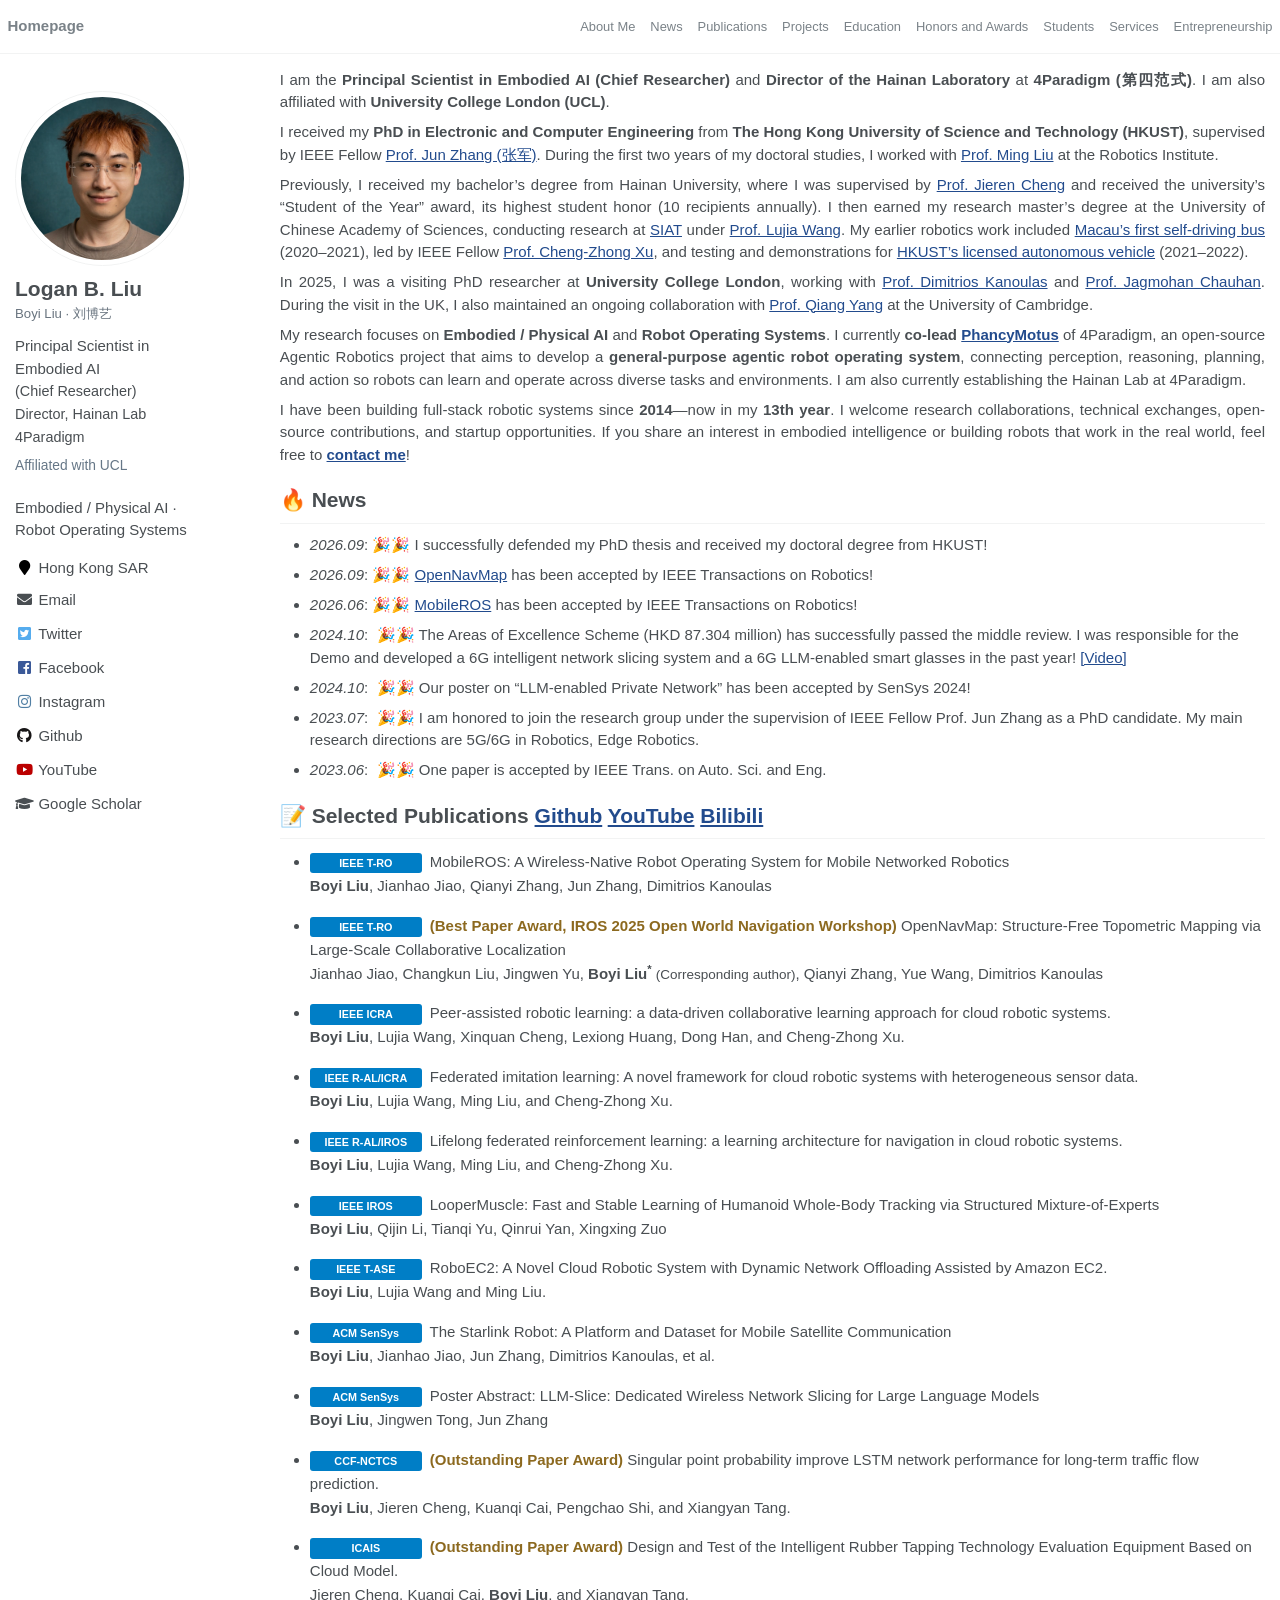
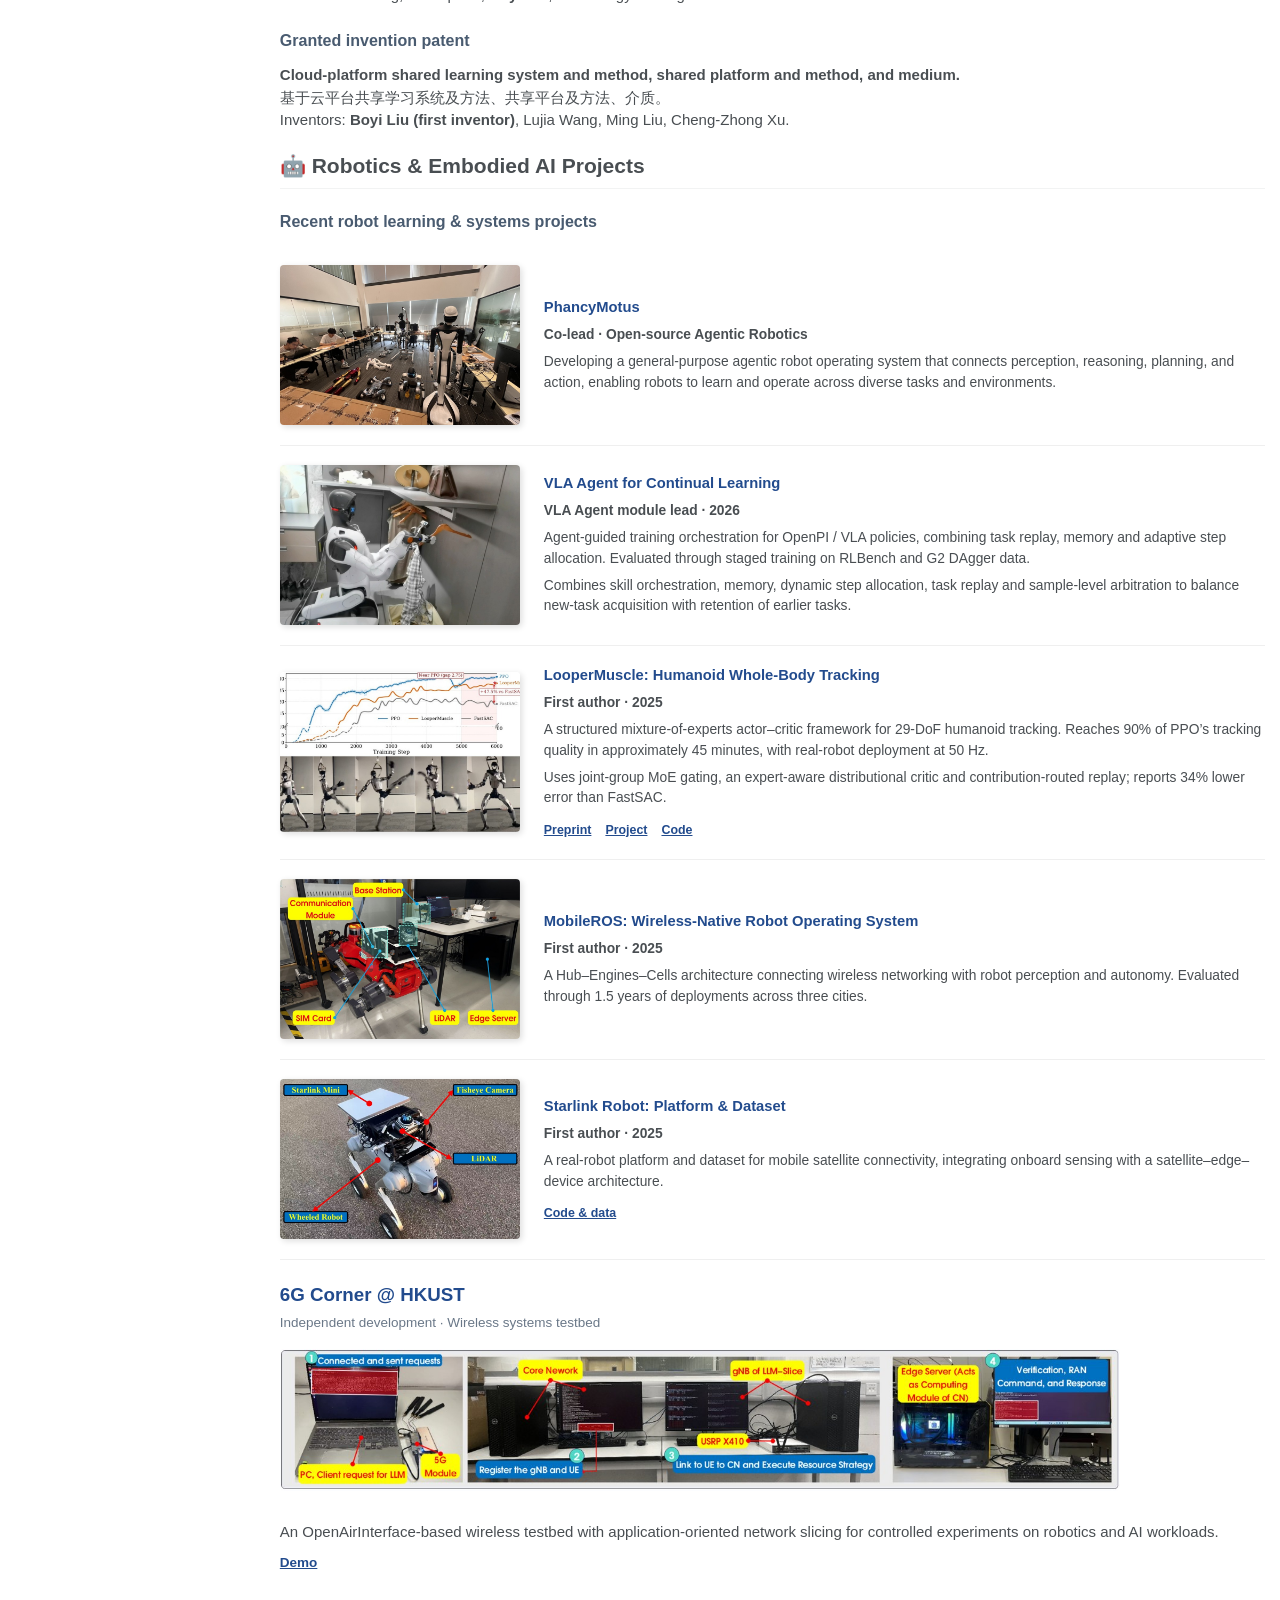
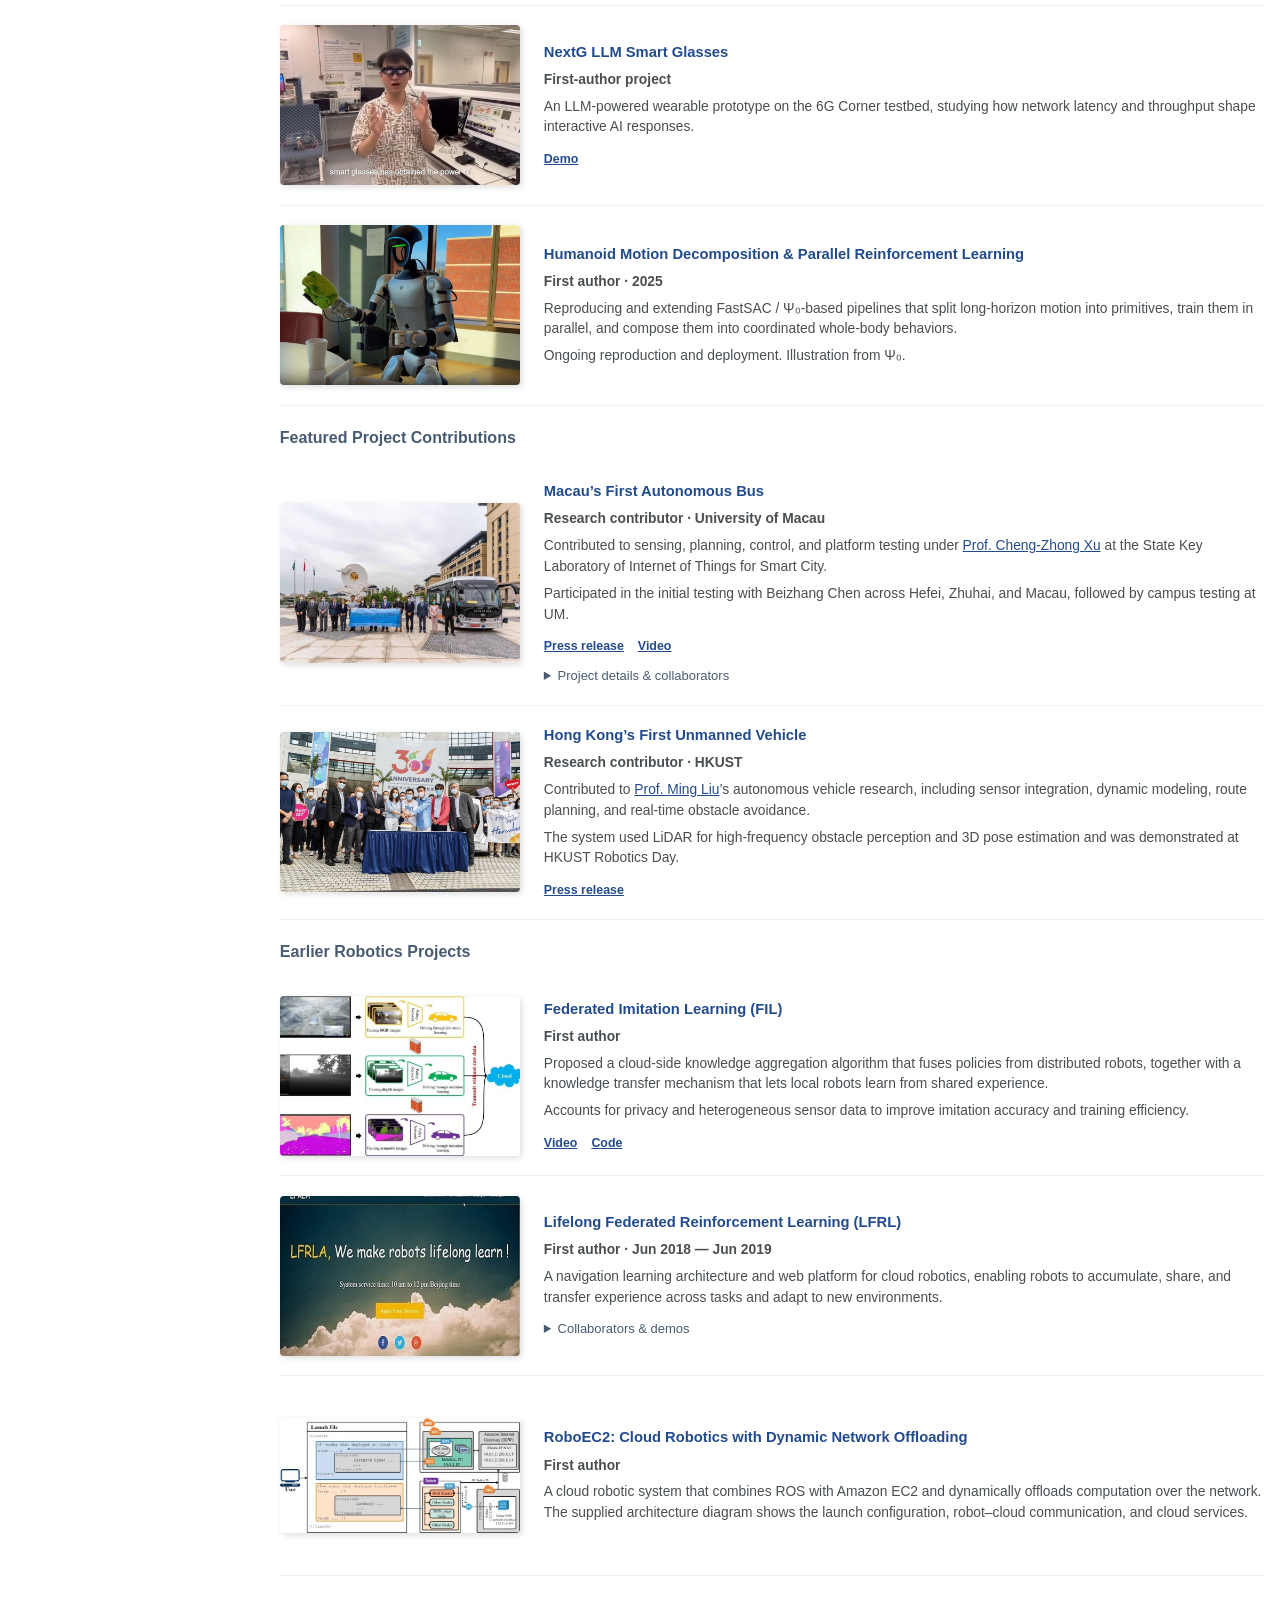
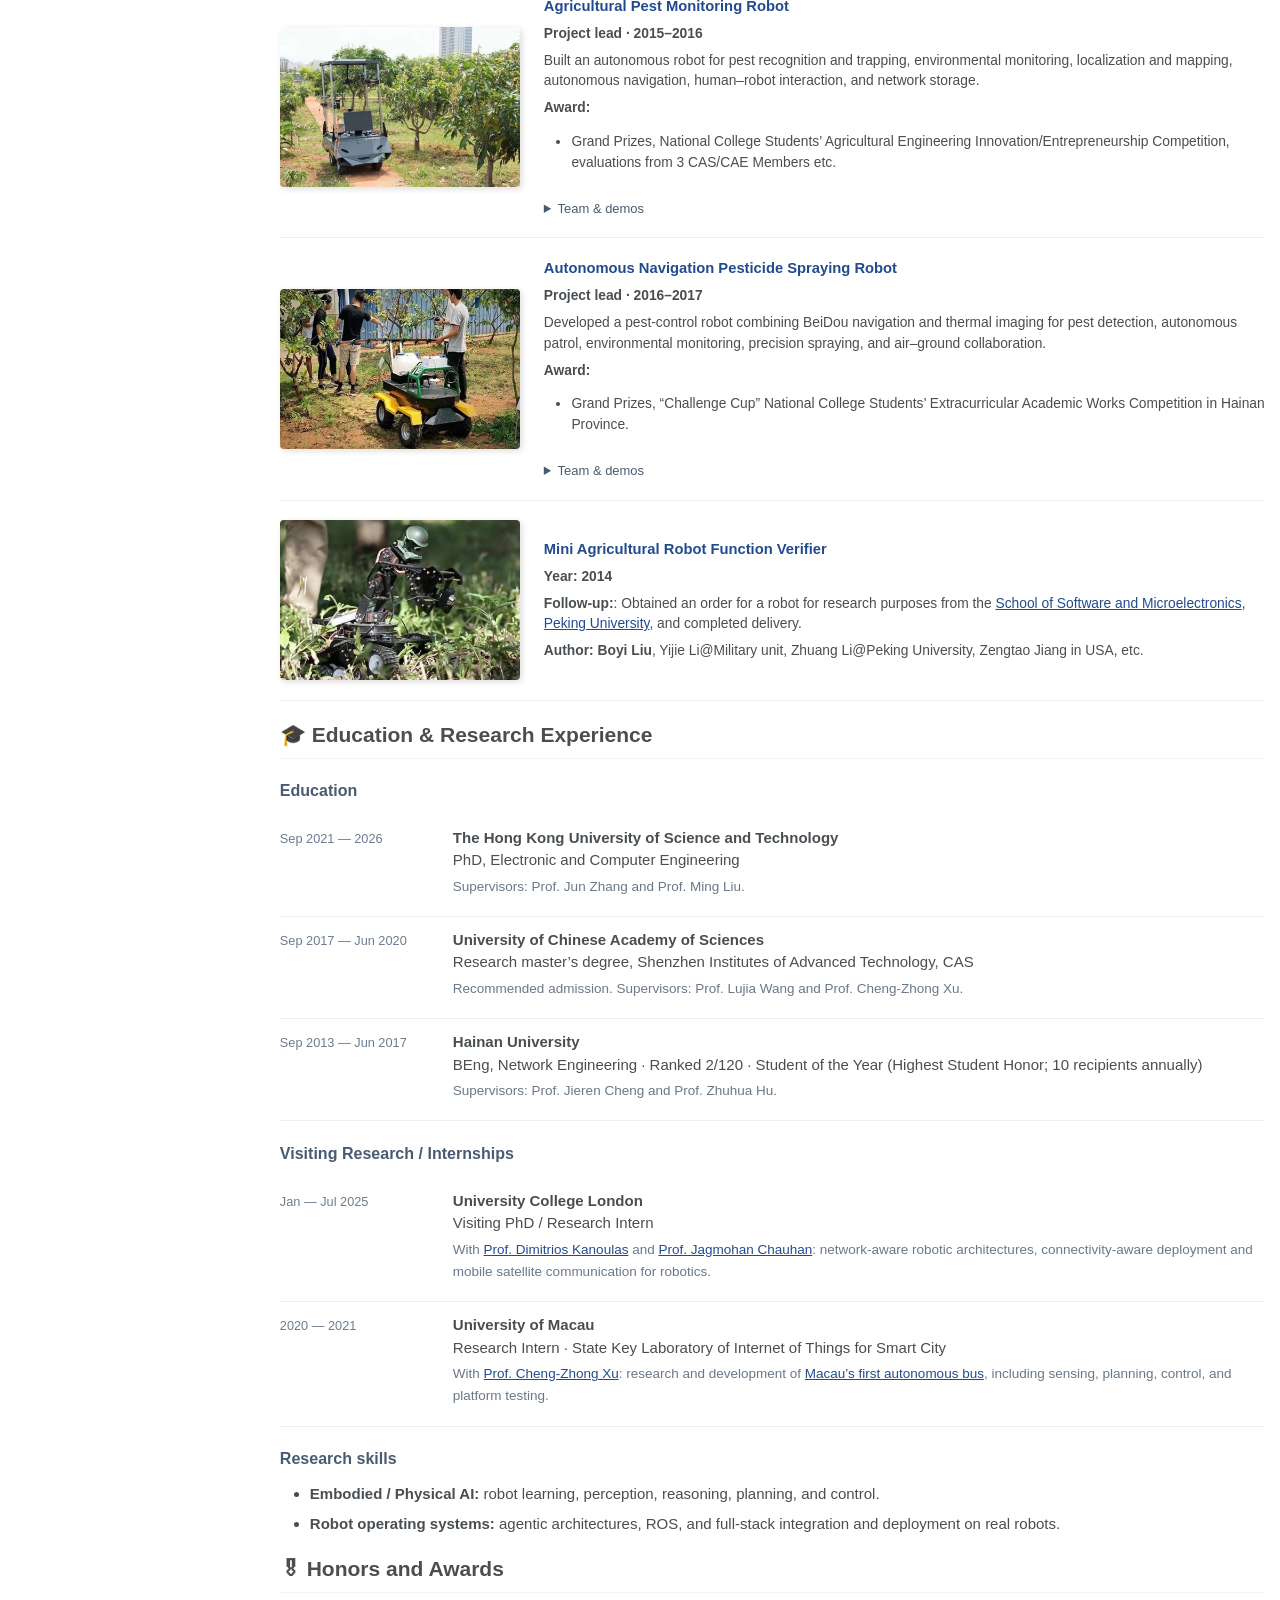
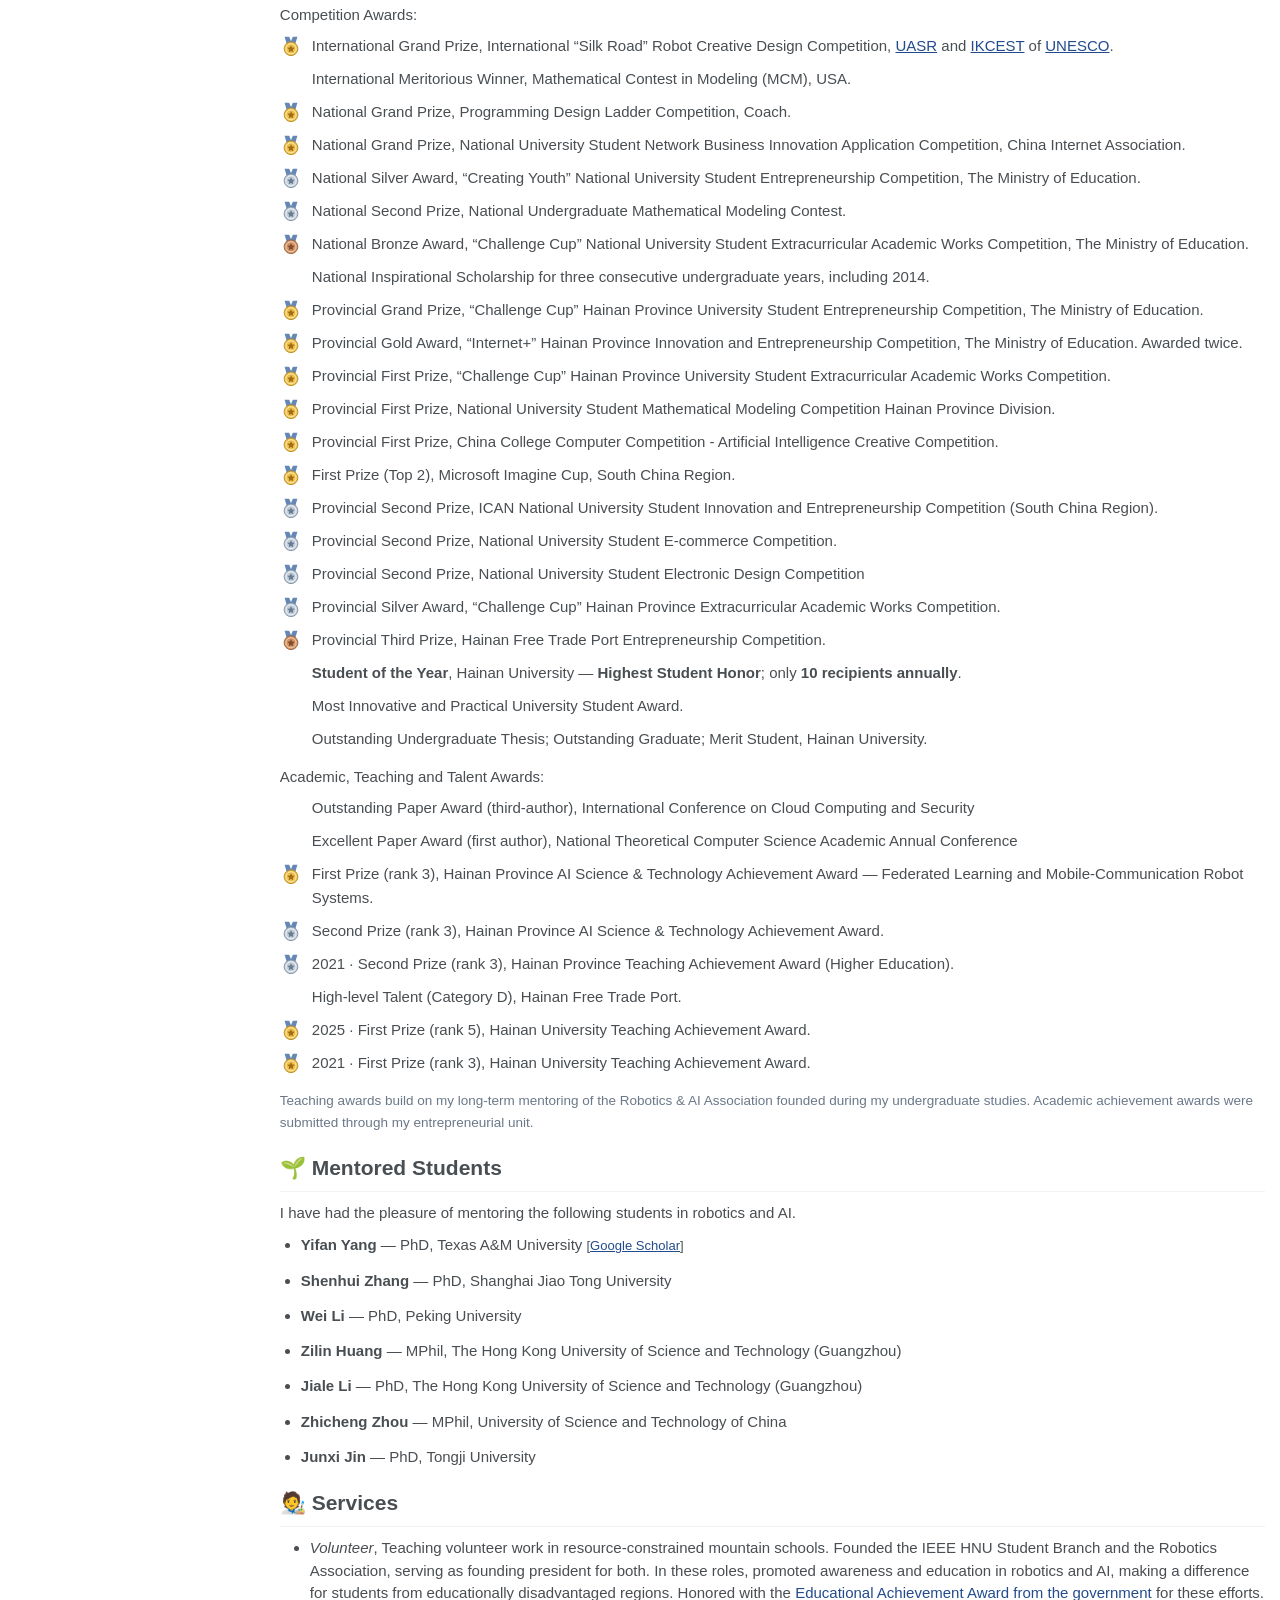
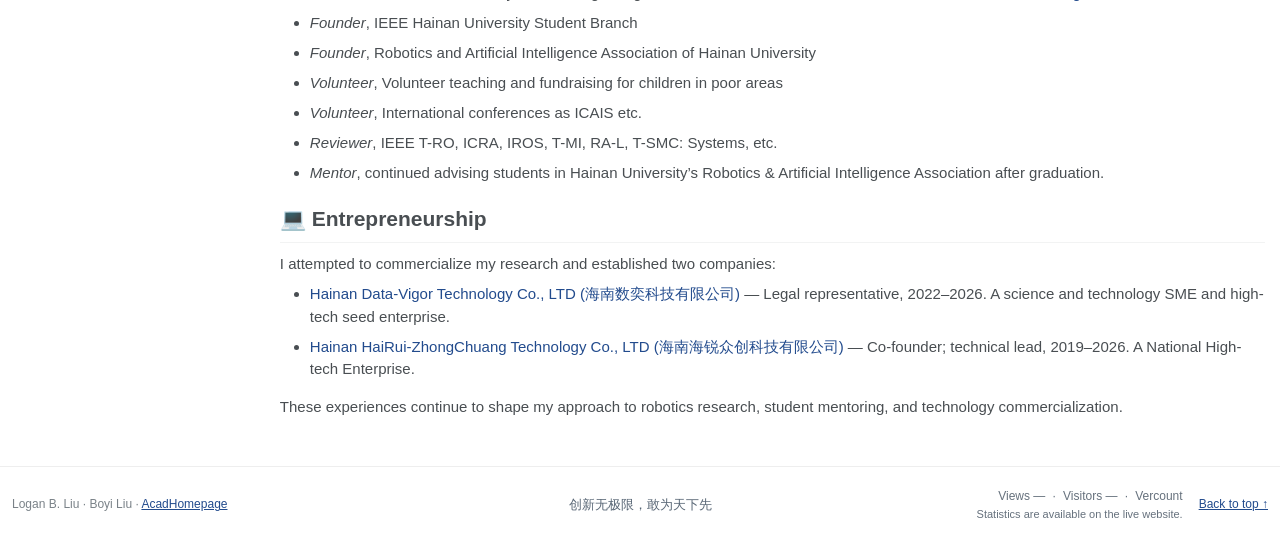
==== commit 9d1a6754: "Simplify honors to gold silver and bronze medals" ====
--- a/index.html
+++ b/index.html
@@ -26,7 +26,7 @@
 <meta content="#ffffff" name="theme-color"/>
 <link href="assets/css/academicons.css" rel="stylesheet"/>
 <!-- end custom head snippets -->
-<meta content="Boyi Liu (Logan B. Liu), Principal Scientist in Embodied AI (Chief Researcher) and Director of the Hainan Lab at 4Paradigm. Affiliated with University College London. HKUST PhD. Embodied / Physical AI and robot operating systems." name="description"/><link href="assets/css/cv-updates.css?v=20261015-honors" rel="stylesheet"/><link href="assets/css/visitor-stats.css?v=20261001-footer4" rel="stylesheet"/></head>
+<meta content="Boyi Liu (Logan B. Liu), Principal Scientist in Embodied AI (Chief Researcher) and Director of the Hainan Lab at 4Paradigm. Affiliated with University College London. HKUST PhD. Embodied / Physical AI and robot operating systems." name="description"/><link href="assets/css/cv-updates.css?v=20261015-medals-only" rel="stylesheet"/><link href="assets/css/visitor-stats.css?v=20261001-footer4" rel="stylesheet"/></head>
 <body><a class="skip-link" href="#about-me">Skip to content</a>
 <!--[if lt IE 9]>
 <div class="notice--danger align-center" style="margin: 0;">You are using an <strong>outdated</strong> browser. Please <a href="http://browsehappy.com/">upgrade your browser</a> to improve your experience.</div>
@@ -151,39 +151,39 @@
 <h2 class="subsection-title">Research skills</h2><ul><li><strong>Embodied / Physical AI:</strong> robot learning, perception, reasoning, planning, and control.</li><li><strong>Robot operating systems:</strong> agentic architectures, ROS, and full-stack integration and deployment on real robots.</li></ul><h1 id="-honors-and-awards">🎖 Honors and Awards</h1>
 <p>Competition Awards:</p>
 <ul class="honors-list" role="list">
-<li><span class="honor-icons"><img class="honor-icon" src="images/honors/international-i02.svg" width="22" height="22" alt="International" title="International"/><svg class="honor-icon" width="22" height="22" viewBox="0 0 24 24" role="img" aria-label="Grand Prize" focusable="false"><title>Grand Prize</title><use href="images/honor-icons.svg?v=20261015-regions#gold"></use></svg></span><span class="honor-text">International Grand Prize, International “Silk Road” Robot Creative Design Competition, <a href="http://uasr.xjtu.edu.cn/sy1/sy.htm" rel="noopener noreferrer" target="_blank">UASR</a> and <a href="https://www.ikcest.org/index.htm" rel="noopener noreferrer" target="_blank">IKCEST</a> of <a href="https://www.unesco.org/en" rel="noopener noreferrer" target="_blank">UNESCO</a>.</span></li>
-<li><span class="honor-icons"><img class="honor-icon" src="images/honors/international-i02.svg" width="22" height="22" alt="International" title="International"/><svg class="honor-icon" width="22" height="22" viewBox="0 0 24 24" role="img" aria-label="Meritorious Winner" focusable="false"><title>Meritorious Winner</title><use href="images/honor-icons.svg?v=20261015-regions#distinction"></use></svg></span><span class="honor-text">International Meritorious Winner, Mathematical Contest in Modeling (MCM), USA.</span></li>
-<li><span class="honor-icons"><img class="honor-icon" src="images/honors/national-cn02.png" width="22" height="22" alt="National (China)" title="National (China)"/><svg class="honor-icon" width="22" height="22" viewBox="0 0 24 24" role="img" aria-label="Grand Prize" focusable="false"><title>Grand Prize</title><use href="images/honor-icons.svg?v=20261015-regions#gold"></use></svg></span><span class="honor-text">National Grand Prize, Programming Design Ladder Competition, Coach.</span></li>
-<li><span class="honor-icons"><img class="honor-icon" src="images/honors/national-cn02.png" width="22" height="22" alt="National (China)" title="National (China)"/><svg class="honor-icon" width="22" height="22" viewBox="0 0 24 24" role="img" aria-label="Grand Prize" focusable="false"><title>Grand Prize</title><use href="images/honor-icons.svg?v=20261015-regions#gold"></use></svg></span><span class="honor-text">National Grand Prize, National University Student Network Business Innovation Application Competition, China Internet Association.</span></li>
-<li><span class="honor-icons"><img class="honor-icon" src="images/honors/national-cn02.png" width="22" height="22" alt="National (China)" title="National (China)"/><svg class="honor-icon" width="22" height="22" viewBox="0 0 24 24" role="img" aria-label="Silver Award" focusable="false"><title>Silver Award</title><use href="images/honor-icons.svg?v=20261015-regions#silver"></use></svg></span><span class="honor-text">National Silver Award, “Creating Youth” National University Student Entrepreneurship Competition, The Ministry of Education.</span></li>
-<li><span class="honor-icons"><img class="honor-icon" src="images/honors/national-cn02.png" width="22" height="22" alt="National (China)" title="National (China)"/><svg class="honor-icon" width="22" height="22" viewBox="0 0 24 24" role="img" aria-label="Second Prize" focusable="false"><title>Second Prize</title><use href="images/honor-icons.svg?v=20261015-regions#silver"></use></svg></span><span class="honor-text">National Second Prize, National Undergraduate Mathematical Modeling Contest.</span></li>
-<li><span class="honor-icons"><img class="honor-icon" src="images/honors/national-cn02.png" width="22" height="22" alt="National (China)" title="National (China)"/><svg class="honor-icon" width="22" height="22" viewBox="0 0 24 24" role="img" aria-label="Bronze Award" focusable="false"><title>Bronze Award</title><use href="images/honor-icons.svg?v=20261015-regions#bronze"></use></svg></span><span class="honor-text">National Bronze Award, “Challenge Cup” National University Student Extracurricular Academic Works Competition, The Ministry of Education.</span></li>
-<li><span class="honor-icons"><img class="honor-icon" src="images/honors/national-cn02.png" width="22" height="22" alt="National (China)" title="National (China)"/><svg class="honor-icon" width="22" height="22" viewBox="0 0 24 24" role="img" aria-label="Scholarship" focusable="false"><title>Scholarship</title><use href="images/honor-icons.svg?v=20261015-regions#scholarship"></use></svg></span><span class="honor-text">National Inspirational Scholarship for three consecutive undergraduate years, including 2014.</span></li>
-<li><span class="honor-icons"><img class="honor-icon" src="images/honors/provincial-p17.svg" width="22" height="22" alt="Provincial (Hainan)" title="Provincial (Hainan)"/><svg class="honor-icon" width="22" height="22" viewBox="0 0 24 24" role="img" aria-label="Grand Prize" focusable="false"><title>Grand Prize</title><use href="images/honor-icons.svg?v=20261015-regions#gold"></use></svg></span><span class="honor-text">Provincial Grand Prize, “Challenge Cup” Hainan Province University Student Entrepreneurship Competition, The Ministry of Education.</span></li>
-<li><span class="honor-icons"><img class="honor-icon" src="images/honors/provincial-p17.svg" width="22" height="22" alt="Provincial (Hainan)" title="Provincial (Hainan)"/><svg class="honor-icon" width="22" height="22" viewBox="0 0 24 24" role="img" aria-label="Gold Award" focusable="false"><title>Gold Award</title><use href="images/honor-icons.svg?v=20261015-regions#gold"></use></svg></span><span class="honor-text">Provincial Gold Award, “Internet+” Hainan Province Innovation and Entrepreneurship Competition, The Ministry of Education. Awarded twice.</span></li>
-<li><span class="honor-icons"><img class="honor-icon" src="images/honors/provincial-p17.svg" width="22" height="22" alt="Provincial (Hainan)" title="Provincial (Hainan)"/><svg class="honor-icon" width="22" height="22" viewBox="0 0 24 24" role="img" aria-label="First Prize" focusable="false"><title>First Prize</title><use href="images/honor-icons.svg?v=20261015-regions#gold"></use></svg></span><span class="honor-text">Provincial First Prize, “Challenge Cup” Hainan Province University Student Extracurricular Academic Works Competition.</span></li>
-<li><span class="honor-icons"><img class="honor-icon" src="images/honors/provincial-p17.svg" width="22" height="22" alt="Provincial (Hainan)" title="Provincial (Hainan)"/><svg class="honor-icon" width="22" height="22" viewBox="0 0 24 24" role="img" aria-label="First Prize" focusable="false"><title>First Prize</title><use href="images/honor-icons.svg?v=20261015-regions#gold"></use></svg></span><span class="honor-text">Provincial First Prize, National University Student Mathematical Modeling Competition Hainan Province Division.</span></li>
-<li><span class="honor-icons"><img class="honor-icon" src="images/honors/provincial-p17.svg" width="22" height="22" alt="Provincial" title="Provincial"/><svg class="honor-icon" width="22" height="22" viewBox="0 0 24 24" role="img" aria-label="First Prize" focusable="false"><title>First Prize</title><use href="images/honor-icons.svg?v=20261015-regions#gold"></use></svg></span><span class="honor-text">Provincial First Prize, China College Computer Competition - Artificial Intelligence Creative Competition.</span></li>
-<li><span class="honor-icons"><img class="honor-icon" src="images/honors/provincial-p17.svg" width="22" height="22" alt="Regional (South China)" title="Regional (South China)"/><svg class="honor-icon" width="22" height="22" viewBox="0 0 24 24" role="img" aria-label="First Prize (Top 2)" focusable="false"><title>First Prize (Top 2)</title><use href="images/honor-icons.svg?v=20261015-regions#gold"></use></svg></span><span class="honor-text">First Prize (Top 2), Microsoft Imagine Cup, South China Region.</span></li>
-<li><span class="honor-icons"><img class="honor-icon" src="images/honors/provincial-p17.svg" width="22" height="22" alt="Provincial / Regional (South China)" title="Provincial / Regional (South China)"/><svg class="honor-icon" width="22" height="22" viewBox="0 0 24 24" role="img" aria-label="Second Prize" focusable="false"><title>Second Prize</title><use href="images/honor-icons.svg?v=20261015-regions#silver"></use></svg></span><span class="honor-text">Provincial Second Prize, ICAN National University Student Innovation and Entrepreneurship Competition (South China Region).</span></li>
-<li><span class="honor-icons"><img class="honor-icon" src="images/honors/provincial-p17.svg" width="22" height="22" alt="Provincial" title="Provincial"/><svg class="honor-icon" width="22" height="22" viewBox="0 0 24 24" role="img" aria-label="Second Prize" focusable="false"><title>Second Prize</title><use href="images/honor-icons.svg?v=20261015-regions#silver"></use></svg></span><span class="honor-text">Provincial Second Prize, National University Student E-commerce Competition.</span></li>
-<li><span class="honor-icons"><img class="honor-icon" src="images/honors/provincial-p17.svg" width="22" height="22" alt="Provincial" title="Provincial"/><svg class="honor-icon" width="22" height="22" viewBox="0 0 24 24" role="img" aria-label="Second Prize" focusable="false"><title>Second Prize</title><use href="images/honor-icons.svg?v=20261015-regions#silver"></use></svg></span><span class="honor-text">Provincial Second Prize, National University Student Electronic Design Competition</span></li>
-<li><span class="honor-icons"><img class="honor-icon" src="images/honors/provincial-p17.svg" width="22" height="22" alt="Provincial (Hainan)" title="Provincial (Hainan)"/><svg class="honor-icon" width="22" height="22" viewBox="0 0 24 24" role="img" aria-label="Silver Award" focusable="false"><title>Silver Award</title><use href="images/honor-icons.svg?v=20261015-regions#silver"></use></svg></span><span class="honor-text">Provincial Silver Award, “Challenge Cup” Hainan Province Extracurricular Academic Works Competition.</span></li>
-<li><span class="honor-icons"><img class="honor-icon" src="images/honors/provincial-p17.svg" width="22" height="22" alt="Provincial (Hainan)" title="Provincial (Hainan)"/><svg class="honor-icon" width="22" height="22" viewBox="0 0 24 24" role="img" aria-label="Third Prize" focusable="false"><title>Third Prize</title><use href="images/honor-icons.svg?v=20261015-regions#bronze"></use></svg></span><span class="honor-text">Provincial Third Prize, Hainan Free Trade Port Entrepreneurship Competition.</span></li>
-<li id="honor-student-of-the-year"><span class="honor-icons"><svg class="honor-icon" width="22" height="22" viewBox="0 0 24 24" role="img" aria-label="University" focusable="false"><title>University</title><use href="images/honor-icons.svg?v=20261015-regions#university"></use></svg><svg class="honor-icon" width="22" height="22" viewBox="0 0 24 24" role="img" aria-label="Highest Student Honor" focusable="false"><title>Highest Student Honor</title><use href="images/honor-icons.svg?v=20261015-regions#distinction"></use></svg></span><span class="honor-text"><strong>Student of the Year</strong>, Hainan University — <strong>Highest Student Honor</strong>; only <strong>10 recipients annually</strong>.</span></li>
-<li><span class="honor-icons"><svg class="honor-icon" width="22" height="22" viewBox="0 0 24 24" role="img" aria-label="University" focusable="false"><title>University</title><use href="images/honor-icons.svg?v=20261015-regions#university"></use></svg><svg class="honor-icon" width="22" height="22" viewBox="0 0 24 24" role="img" aria-label="Innovation and Practical Achievement Award" focusable="false"><title>Innovation and Practical Achievement Award</title><use href="images/honor-icons.svg?v=20261015-regions#distinction"></use></svg></span><span class="honor-text">Most Innovative and Practical University Student Award.</span></li>
-<li><span class="honor-icons"><svg class="honor-icon" width="22" height="22" viewBox="0 0 24 24" role="img" aria-label="University" focusable="false"><title>University</title><use href="images/honor-icons.svg?v=20261015-regions#university"></use></svg><svg class="honor-icon" width="22" height="22" viewBox="0 0 24 24" role="img" aria-label="Outstanding Student Honors" focusable="false"><title>Outstanding Student Honors</title><use href="images/honor-icons.svg?v=20261015-regions#distinction"></use></svg></span><span class="honor-text">Outstanding Undergraduate Thesis; Outstanding Graduate; Merit Student, Hainan University.</span></li>
+<li><span class="honor-icons"><svg class="honor-icon" width="22" height="22" viewBox="0 0 24 24" role="img" aria-label="Grand Prize" focusable="false"><title>Grand Prize</title><use href="images/honor-icons.svg?v=20261015-medals-only#gold"></use></svg></span><span class="honor-text">International Grand Prize, International “Silk Road” Robot Creative Design Competition, <a href="http://uasr.xjtu.edu.cn/sy1/sy.htm" rel="noopener noreferrer" target="_blank">UASR</a> and <a href="https://www.ikcest.org/index.htm" rel="noopener noreferrer" target="_blank">IKCEST</a> of <a href="https://www.unesco.org/en" rel="noopener noreferrer" target="_blank">UNESCO</a>.</span></li>
+<li><span class="honor-icons" aria-hidden="true"></span><span class="honor-text">International Meritorious Winner, Mathematical Contest in Modeling (MCM), USA.</span></li>
+<li><span class="honor-icons"><svg class="honor-icon" width="22" height="22" viewBox="0 0 24 24" role="img" aria-label="Grand Prize" focusable="false"><title>Grand Prize</title><use href="images/honor-icons.svg?v=20261015-medals-only#gold"></use></svg></span><span class="honor-text">National Grand Prize, Programming Design Ladder Competition, Coach.</span></li>
+<li><span class="honor-icons"><svg class="honor-icon" width="22" height="22" viewBox="0 0 24 24" role="img" aria-label="Grand Prize" focusable="false"><title>Grand Prize</title><use href="images/honor-icons.svg?v=20261015-medals-only#gold"></use></svg></span><span class="honor-text">National Grand Prize, National University Student Network Business Innovation Application Competition, China Internet Association.</span></li>
+<li><span class="honor-icons"><svg class="honor-icon" width="22" height="22" viewBox="0 0 24 24" role="img" aria-label="Silver Award" focusable="false"><title>Silver Award</title><use href="images/honor-icons.svg?v=20261015-medals-only#silver"></use></svg></span><span class="honor-text">National Silver Award, “Creating Youth” National University Student Entrepreneurship Competition, The Ministry of Education.</span></li>
+<li><span class="honor-icons"><svg class="honor-icon" width="22" height="22" viewBox="0 0 24 24" role="img" aria-label="Second Prize" focusable="false"><title>Second Prize</title><use href="images/honor-icons.svg?v=20261015-medals-only#silver"></use></svg></span><span class="honor-text">National Second Prize, National Undergraduate Mathematical Modeling Contest.</span></li>
+<li><span class="honor-icons"><svg class="honor-icon" width="22" height="22" viewBox="0 0 24 24" role="img" aria-label="Bronze Award" focusable="false"><title>Bronze Award</title><use href="images/honor-icons.svg?v=20261015-medals-only#bronze"></use></svg></span><span class="honor-text">National Bronze Award, “Challenge Cup” National University Student Extracurricular Academic Works Competition, The Ministry of Education.</span></li>
+<li><span class="honor-icons" aria-hidden="true"></span><span class="honor-text">National Inspirational Scholarship for three consecutive undergraduate years, including 2014.</span></li>
+<li><span class="honor-icons"><svg class="honor-icon" width="22" height="22" viewBox="0 0 24 24" role="img" aria-label="Grand Prize" focusable="false"><title>Grand Prize</title><use href="images/honor-icons.svg?v=20261015-medals-only#gold"></use></svg></span><span class="honor-text">Provincial Grand Prize, “Challenge Cup” Hainan Province University Student Entrepreneurship Competition, The Ministry of Education.</span></li>
+<li><span class="honor-icons"><svg class="honor-icon" width="22" height="22" viewBox="0 0 24 24" role="img" aria-label="Gold Award" focusable="false"><title>Gold Award</title><use href="images/honor-icons.svg?v=20261015-medals-only#gold"></use></svg></span><span class="honor-text">Provincial Gold Award, “Internet+” Hainan Province Innovation and Entrepreneurship Competition, The Ministry of Education. Awarded twice.</span></li>
+<li><span class="honor-icons"><svg class="honor-icon" width="22" height="22" viewBox="0 0 24 24" role="img" aria-label="First Prize" focusable="false"><title>First Prize</title><use href="images/honor-icons.svg?v=20261015-medals-only#gold"></use></svg></span><span class="honor-text">Provincial First Prize, “Challenge Cup” Hainan Province University Student Extracurricular Academic Works Competition.</span></li>
+<li><span class="honor-icons"><svg class="honor-icon" width="22" height="22" viewBox="0 0 24 24" role="img" aria-label="First Prize" focusable="false"><title>First Prize</title><use href="images/honor-icons.svg?v=20261015-medals-only#gold"></use></svg></span><span class="honor-text">Provincial First Prize, National University Student Mathematical Modeling Competition Hainan Province Division.</span></li>
+<li><span class="honor-icons"><svg class="honor-icon" width="22" height="22" viewBox="0 0 24 24" role="img" aria-label="First Prize" focusable="false"><title>First Prize</title><use href="images/honor-icons.svg?v=20261015-medals-only#gold"></use></svg></span><span class="honor-text">Provincial First Prize, China College Computer Competition - Artificial Intelligence Creative Competition.</span></li>
+<li><span class="honor-icons"><svg class="honor-icon" width="22" height="22" viewBox="0 0 24 24" role="img" aria-label="First Prize (Top 2)" focusable="false"><title>First Prize (Top 2)</title><use href="images/honor-icons.svg?v=20261015-medals-only#gold"></use></svg></span><span class="honor-text">First Prize (Top 2), Microsoft Imagine Cup, South China Region.</span></li>
+<li><span class="honor-icons"><svg class="honor-icon" width="22" height="22" viewBox="0 0 24 24" role="img" aria-label="Second Prize" focusable="false"><title>Second Prize</title><use href="images/honor-icons.svg?v=20261015-medals-only#silver"></use></svg></span><span class="honor-text">Provincial Second Prize, ICAN National University Student Innovation and Entrepreneurship Competition (South China Region).</span></li>
+<li><span class="honor-icons"><svg class="honor-icon" width="22" height="22" viewBox="0 0 24 24" role="img" aria-label="Second Prize" focusable="false"><title>Second Prize</title><use href="images/honor-icons.svg?v=20261015-medals-only#silver"></use></svg></span><span class="honor-text">Provincial Second Prize, National University Student E-commerce Competition.</span></li>
+<li><span class="honor-icons"><svg class="honor-icon" width="22" height="22" viewBox="0 0 24 24" role="img" aria-label="Second Prize" focusable="false"><title>Second Prize</title><use href="images/honor-icons.svg?v=20261015-medals-only#silver"></use></svg></span><span class="honor-text">Provincial Second Prize, National University Student Electronic Design Competition</span></li>
+<li><span class="honor-icons"><svg class="honor-icon" width="22" height="22" viewBox="0 0 24 24" role="img" aria-label="Silver Award" focusable="false"><title>Silver Award</title><use href="images/honor-icons.svg?v=20261015-medals-only#silver"></use></svg></span><span class="honor-text">Provincial Silver Award, “Challenge Cup” Hainan Province Extracurricular Academic Works Competition.</span></li>
+<li><span class="honor-icons"><svg class="honor-icon" width="22" height="22" viewBox="0 0 24 24" role="img" aria-label="Third Prize" focusable="false"><title>Third Prize</title><use href="images/honor-icons.svg?v=20261015-medals-only#bronze"></use></svg></span><span class="honor-text">Provincial Third Prize, Hainan Free Trade Port Entrepreneurship Competition.</span></li>
+<li id="honor-student-of-the-year"><span class="honor-icons" aria-hidden="true"></span><span class="honor-text"><strong>Student of the Year</strong>, Hainan University — <strong>Highest Student Honor</strong>; only <strong>10 recipients annually</strong>.</span></li>
+<li><span class="honor-icons" aria-hidden="true"></span><span class="honor-text">Most Innovative and Practical University Student Award.</span></li>
+<li><span class="honor-icons" aria-hidden="true"></span><span class="honor-text">Outstanding Undergraduate Thesis; Outstanding Graduate; Merit Student, Hainan University.</span></li>
 </ul>
 <p>Academic, Teaching and Talent Awards:</p>
 <ul class="honors-list" role="list">
-<li><span class="honor-icons"><img class="honor-icon" src="images/honors/international-i02.svg" width="22" height="22" alt="International" title="International"/><svg class="honor-icon" width="22" height="22" viewBox="0 0 24 24" role="img" aria-label="Outstanding Paper Award" focusable="false"><title>Outstanding Paper Award</title><use href="images/honor-icons.svg?v=20261015-regions#distinction"></use></svg></span><span class="honor-text">Outstanding Paper Award (third-author), International Conference on Cloud Computing and Security</span></li>
-<li><span class="honor-icons"><img class="honor-icon" src="images/honors/national-cn02.png" width="22" height="22" alt="National (China)" title="National (China)"/><svg class="honor-icon" width="22" height="22" viewBox="0 0 24 24" role="img" aria-label="Excellent Paper Award" focusable="false"><title>Excellent Paper Award</title><use href="images/honor-icons.svg?v=20261015-regions#distinction"></use></svg></span><span class="honor-text">Excellent Paper Award (first author), National Theoretical Computer Science Academic Annual Conference</span></li>
-<li><span class="honor-icons"><img class="honor-icon" src="images/honors/provincial-p17.svg" width="22" height="22" alt="Provincial (Hainan)" title="Provincial (Hainan)"/><svg class="honor-icon" width="22" height="22" viewBox="0 0 24 24" role="img" aria-label="First Prize" focusable="false"><title>First Prize</title><use href="images/honor-icons.svg?v=20261015-regions#gold"></use></svg></span><span class="honor-text">First Prize (rank 3), Hainan Province AI Science &amp; Technology Achievement Award — Federated Learning and Mobile-Communication Robot Systems.</span></li>
-<li><span class="honor-icons"><img class="honor-icon" src="images/honors/provincial-p17.svg" width="22" height="22" alt="Provincial (Hainan)" title="Provincial (Hainan)"/><svg class="honor-icon" width="22" height="22" viewBox="0 0 24 24" role="img" aria-label="Second Prize" focusable="false"><title>Second Prize</title><use href="images/honor-icons.svg?v=20261015-regions#silver"></use></svg></span><span class="honor-text">Second Prize (rank 3), Hainan Province AI Science &amp; Technology Achievement Award.</span></li>
-<li><span class="honor-icons"><img class="honor-icon" src="images/honors/provincial-p17.svg" width="22" height="22" alt="Provincial (Hainan)" title="Provincial (Hainan)"/><svg class="honor-icon" width="22" height="22" viewBox="0 0 24 24" role="img" aria-label="Second Prize" focusable="false"><title>Second Prize</title><use href="images/honor-icons.svg?v=20261015-regions#silver"></use></svg></span><span class="honor-text">2021 · Second Prize (rank 3), Hainan Province Teaching Achievement Award (Higher Education).</span></li>
-<li><span class="honor-icons"><img class="honor-icon" src="images/honors/provincial-p17.svg" width="22" height="22" alt="Provincial (Hainan)" title="Provincial (Hainan)"/><svg class="honor-icon" width="22" height="22" viewBox="0 0 24 24" role="img" aria-label="High-level Talent (Category D)" focusable="false"><title>High-level Talent (Category D)</title><use href="images/honor-icons.svg?v=20261015-regions#talent"></use></svg></span><span class="honor-text">High-level Talent (Category D), Hainan Free Trade Port.</span></li>
-<li><span class="honor-icons"><svg class="honor-icon" width="22" height="22" viewBox="0 0 24 24" role="img" aria-label="University" focusable="false"><title>University</title><use href="images/honor-icons.svg?v=20261015-regions#university"></use></svg><svg class="honor-icon" width="22" height="22" viewBox="0 0 24 24" role="img" aria-label="First Prize" focusable="false"><title>First Prize</title><use href="images/honor-icons.svg?v=20261015-regions#gold"></use></svg></span><span class="honor-text">2025 · First Prize (rank 5), Hainan University Teaching Achievement Award.</span></li>
-<li><span class="honor-icons"><svg class="honor-icon" width="22" height="22" viewBox="0 0 24 24" role="img" aria-label="University" focusable="false"><title>University</title><use href="images/honor-icons.svg?v=20261015-regions#university"></use></svg><svg class="honor-icon" width="22" height="22" viewBox="0 0 24 24" role="img" aria-label="First Prize" focusable="false"><title>First Prize</title><use href="images/honor-icons.svg?v=20261015-regions#gold"></use></svg></span><span class="honor-text">2021 · First Prize (rank 3), Hainan University Teaching Achievement Award.</span></li>
+<li><span class="honor-icons" aria-hidden="true"></span><span class="honor-text">Outstanding Paper Award (third-author), International Conference on Cloud Computing and Security</span></li>
+<li><span class="honor-icons" aria-hidden="true"></span><span class="honor-text">Excellent Paper Award (first author), National Theoretical Computer Science Academic Annual Conference</span></li>
+<li><span class="honor-icons"><svg class="honor-icon" width="22" height="22" viewBox="0 0 24 24" role="img" aria-label="First Prize" focusable="false"><title>First Prize</title><use href="images/honor-icons.svg?v=20261015-medals-only#gold"></use></svg></span><span class="honor-text">First Prize (rank 3), Hainan Province AI Science &amp; Technology Achievement Award — Federated Learning and Mobile-Communication Robot Systems.</span></li>
+<li><span class="honor-icons"><svg class="honor-icon" width="22" height="22" viewBox="0 0 24 24" role="img" aria-label="Second Prize" focusable="false"><title>Second Prize</title><use href="images/honor-icons.svg?v=20261015-medals-only#silver"></use></svg></span><span class="honor-text">Second Prize (rank 3), Hainan Province AI Science &amp; Technology Achievement Award.</span></li>
+<li><span class="honor-icons"><svg class="honor-icon" width="22" height="22" viewBox="0 0 24 24" role="img" aria-label="Second Prize" focusable="false"><title>Second Prize</title><use href="images/honor-icons.svg?v=20261015-medals-only#silver"></use></svg></span><span class="honor-text">2021 · Second Prize (rank 3), Hainan Province Teaching Achievement Award (Higher Education).</span></li>
+<li><span class="honor-icons" aria-hidden="true"></span><span class="honor-text">High-level Talent (Category D), Hainan Free Trade Port.</span></li>
+<li><span class="honor-icons"><svg class="honor-icon" width="22" height="22" viewBox="0 0 24 24" role="img" aria-label="First Prize" focusable="false"><title>First Prize</title><use href="images/honor-icons.svg?v=20261015-medals-only#gold"></use></svg></span><span class="honor-text">2025 · First Prize (rank 5), Hainan University Teaching Achievement Award.</span></li>
+<li><span class="honor-icons"><svg class="honor-icon" width="22" height="22" viewBox="0 0 24 24" role="img" aria-label="First Prize" focusable="false"><title>First Prize</title><use href="images/honor-icons.svg?v=20261015-medals-only#gold"></use></svg></span><span class="honor-text">2021 · First Prize (rank 3), Hainan University Teaching Achievement Award.</span></li>
 </ul><p class="entry-note">Teaching awards build on my long-term mentoring of the Robotics &amp; AI Association founded during my undergraduate studies. Academic achievement awards were submitted through my entrepreneurial unit.</p>
 <h1 id="mentored-students">🌱 Mentored Students</h1><p>I have had the pleasure of mentoring the following students in robotics and AI.</p><ul class="mentored-students"><li><strong>Yifan Yang</strong> — PhD, Texas A&amp;M University <span class="student-links">[<a href="https://scholar.google.com/citations?user=B-fiSHwAAAAJ" rel="noopener noreferrer" target="_blank">Google Scholar</a>]</span></li><li><strong>Shenhui Zhang</strong> — PhD, Shanghai Jiao Tong University</li><li><strong>Wei Li</strong> — PhD, Peking University</li><li><strong>Zilin Huang</strong> — MPhil, The Hong Kong University of Science and Technology (Guangzhou)</li><li><strong>Jiale Li</strong> — PhD, The Hong Kong University of Science and Technology (Guangzhou)</li><li><strong>Zhicheng Zhou</strong> — MPhil, University of Science and Technology of China</li><li><strong>Junxi Jin</strong> — PhD, Tongji University</li></ul><h1 id="-services">🧑‍🎨 Services</h1>
 <ul>
@@ -207,7 +207,7 @@
 </article>
 </div>
 <footer class="updated-footer">
-<div class="footer-credits">Logan B. Liu · Boyi Liu · <a href="https://github.com/RayeRen/acad-homepage.github.io" rel="noopener noreferrer" target="_blank">AcadHomepage</a> · <a href="https://icons8.com" title="National award icon by Icons8" rel="noopener noreferrer" target="_blank">Icons8</a></div>
+<div class="footer-credits">Logan B. Liu · Boyi Liu · <a href="https://github.com/RayeRen/acad-homepage.github.io" rel="noopener noreferrer" target="_blank">AcadHomepage</a></div>
 <p class="footer-motto" lang="zh-Hans">创新无极限，敢为天下先</p>
 <div class="footer-right">
 <div aria-label="Visitor statistics" class="visitor-statistics" id="visitor-statistics" data-state="idle">
--- a/assets/css/cv-updates.css
+++ b/assets/css/cv-updates.css
@@ -148,9 +148,9 @@
 .project-details[open] summary{margin-bottom:.5em}
 .project-details summary:focus-visible{outline:3px solid #5d8ec7;outline-offset:3px}
 
-/* Each honor pairs its geographic/institutional scope with its award level. */
+/* Ranked honors use a single medal; all award text shares the same alignment. */
 .page__content .honors-list{list-style:none;padding-left:0}
-.honors-list>li{display:grid;grid-template-columns:50px minmax(0,1fr);column-gap:10px;margin-bottom:.6em;line-height:1.6}
-.honor-icons{display:flex;align-items:center;gap:6px;padding-top:calc((1.6em - 22px)/2)}
+.honors-list>li{display:grid;grid-template-columns:22px minmax(0,1fr);column-gap:10px;margin-bottom:.6em;line-height:1.6}
+.honor-icons{display:flex;align-items:center;padding-top:calc((1.6em - 22px)/2)}
 .honor-icon{display:block;flex:none;width:22px;height:22px;align-self:flex-start}
 .honor-text{min-width:0;overflow-wrap:break-word}
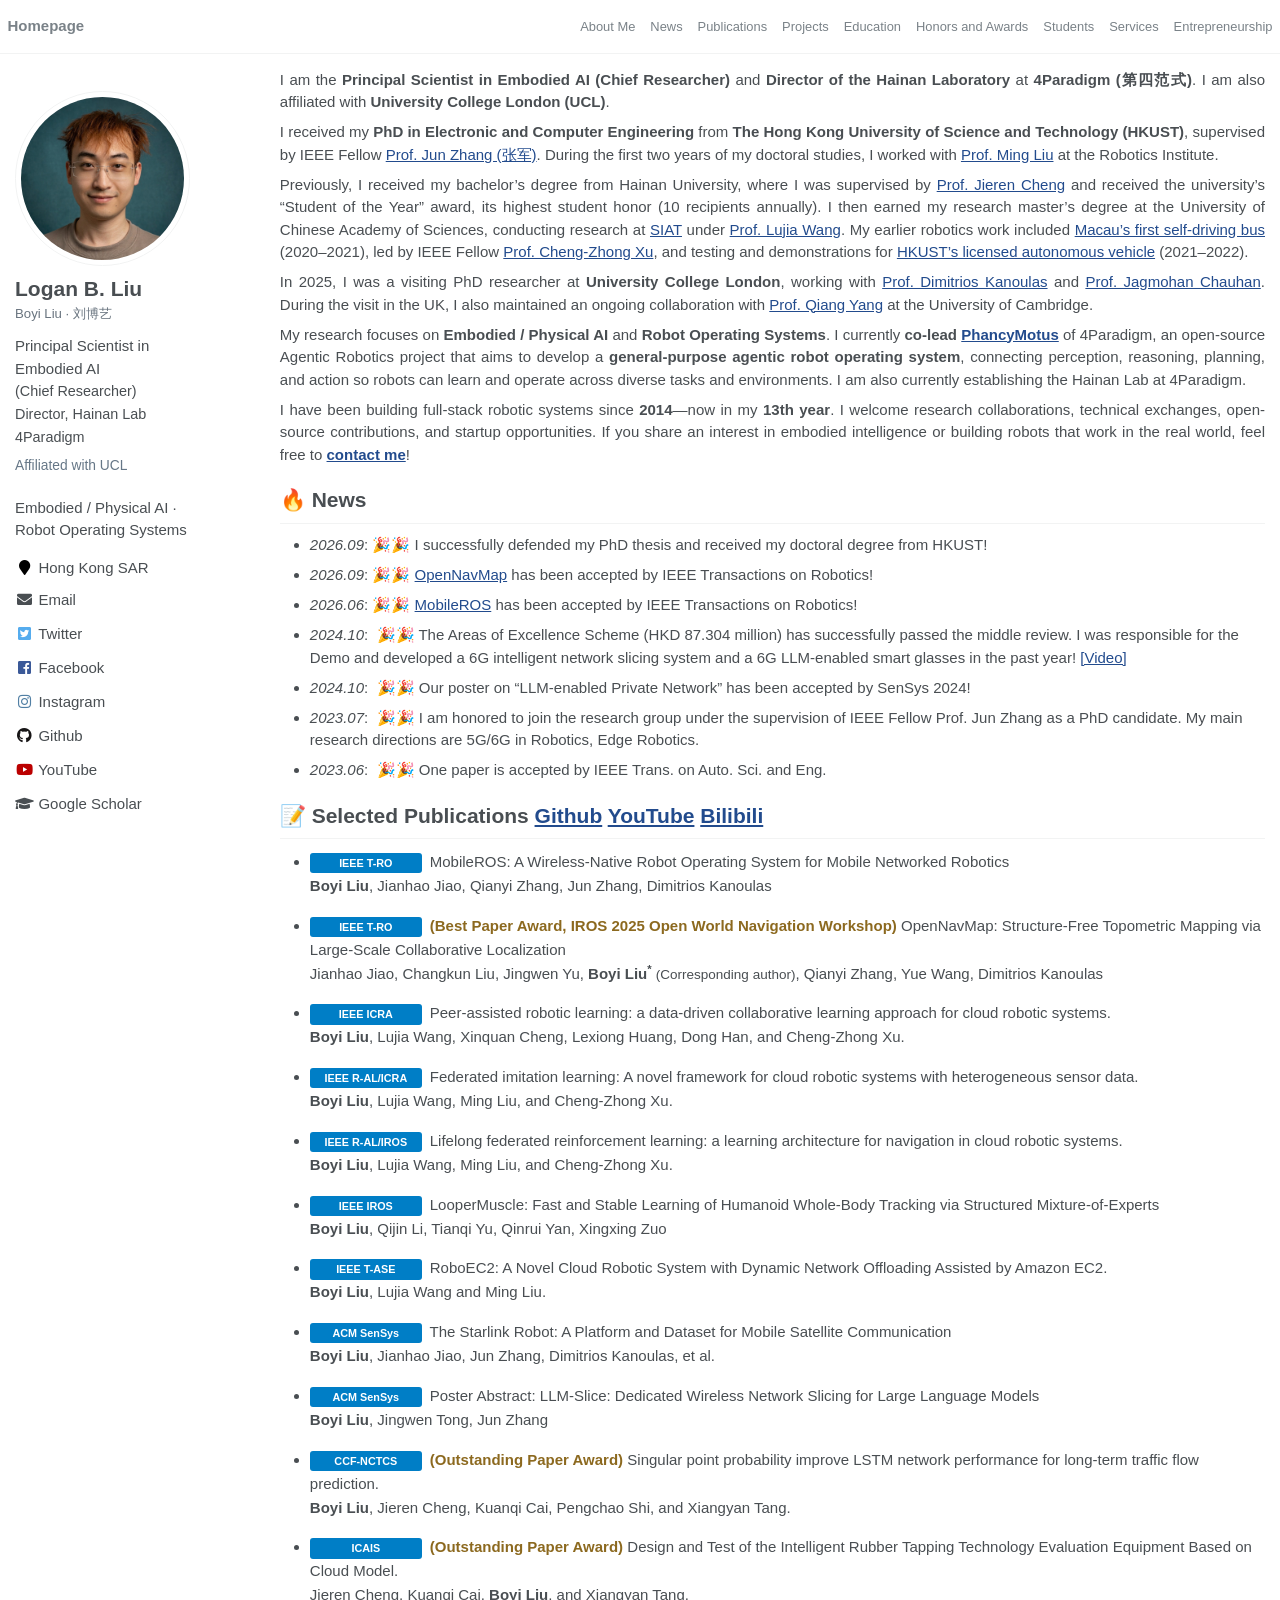
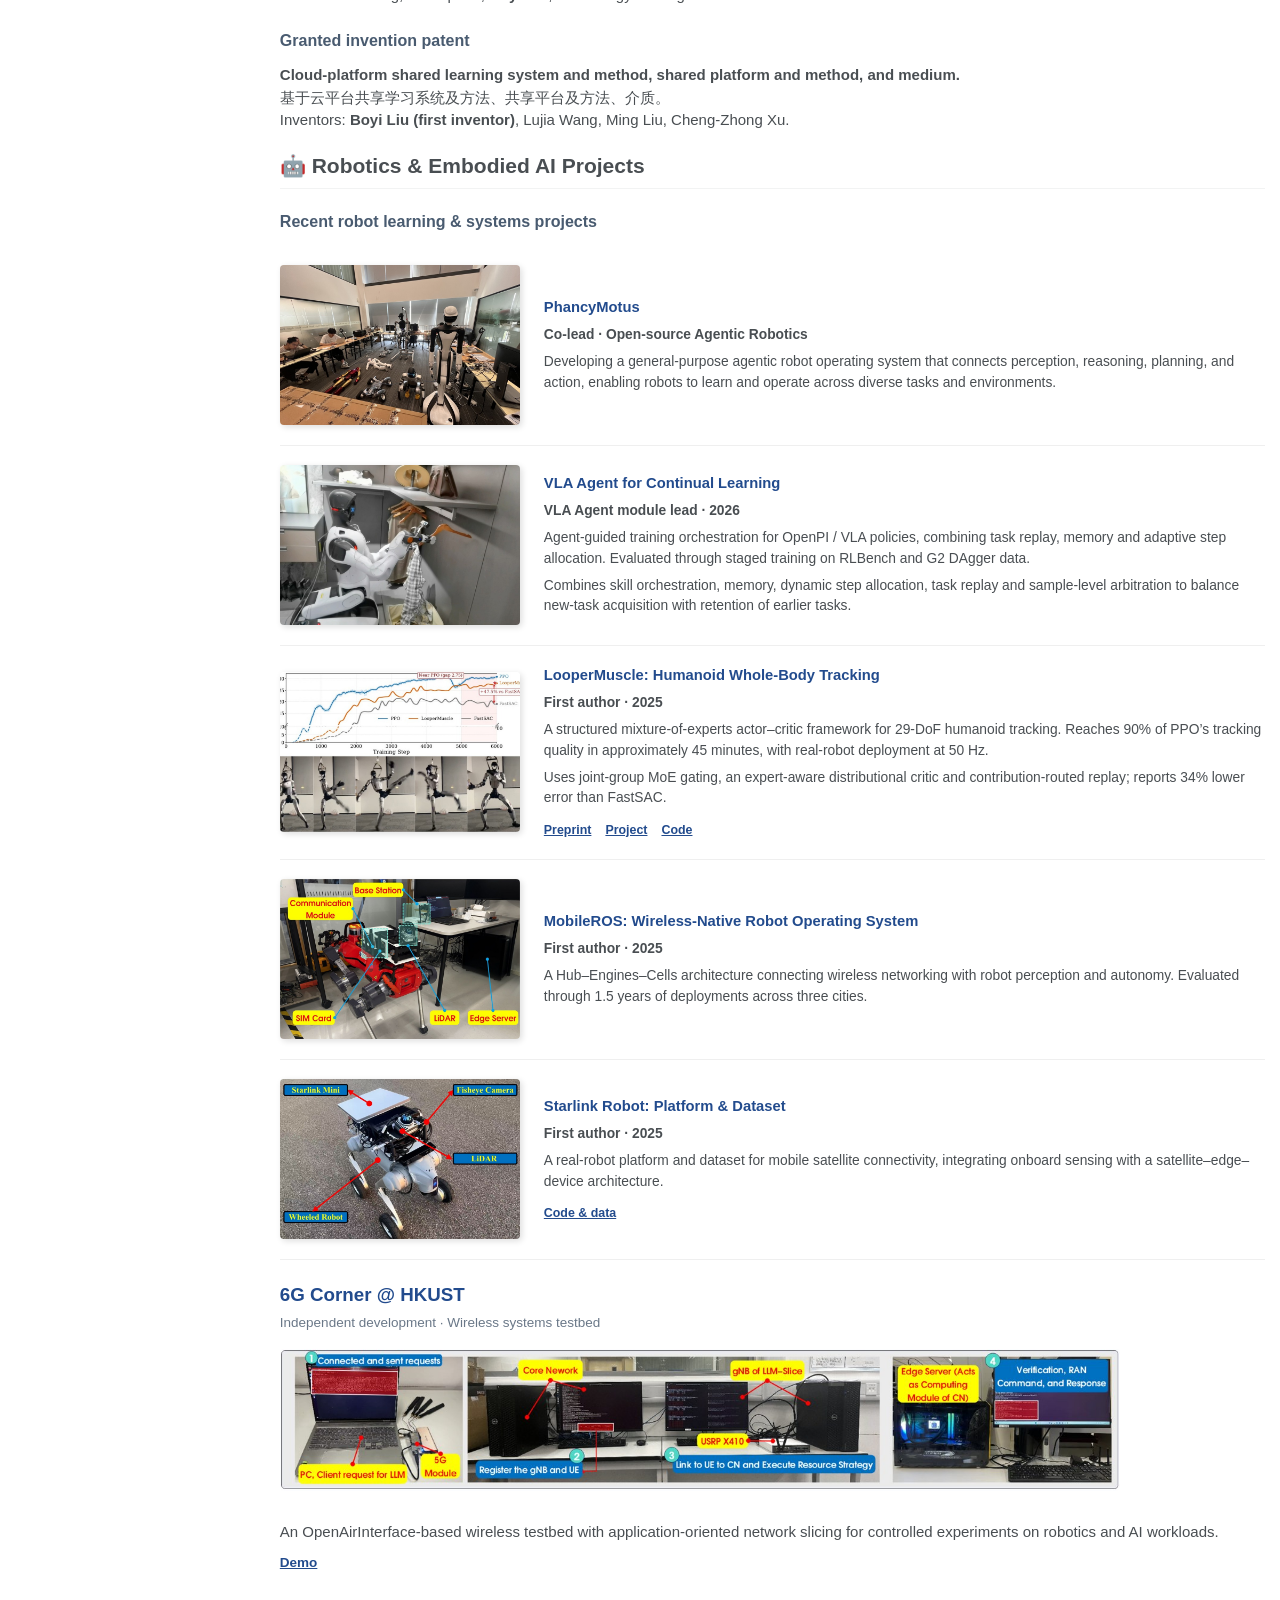
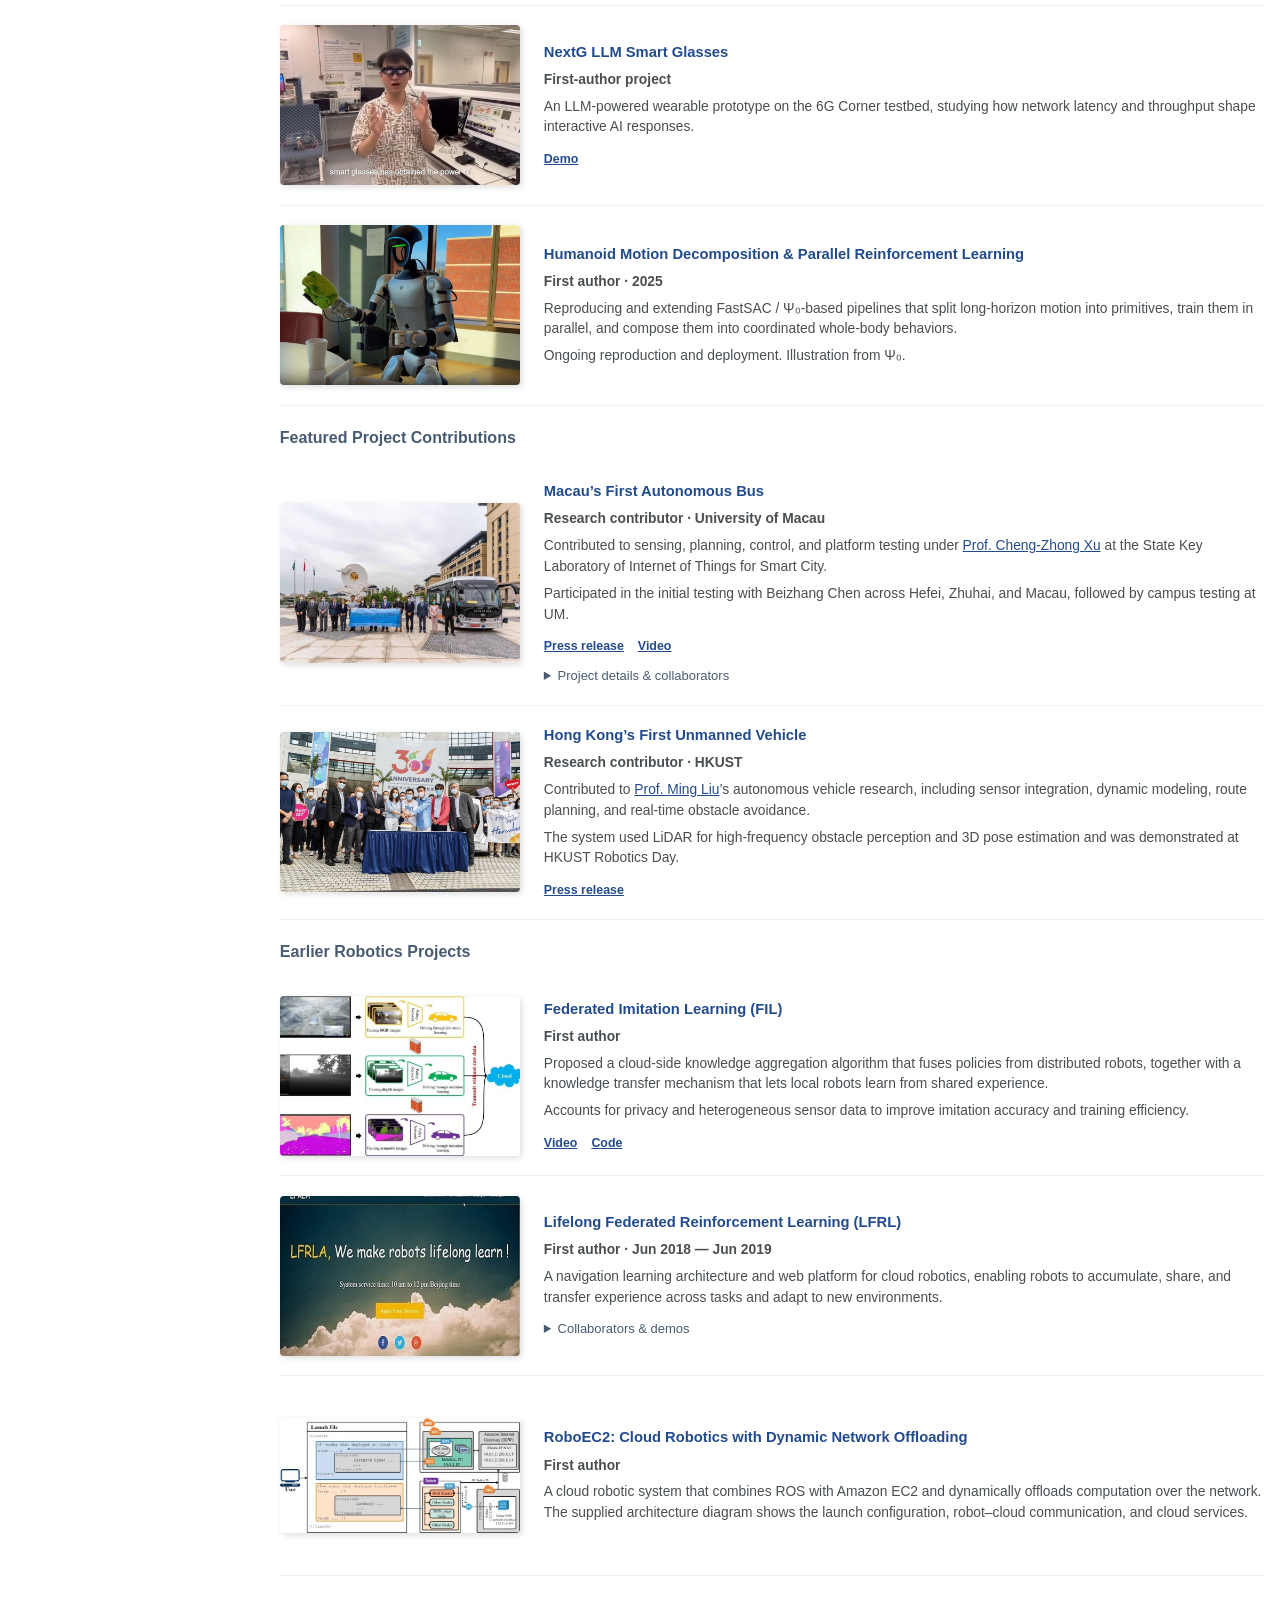
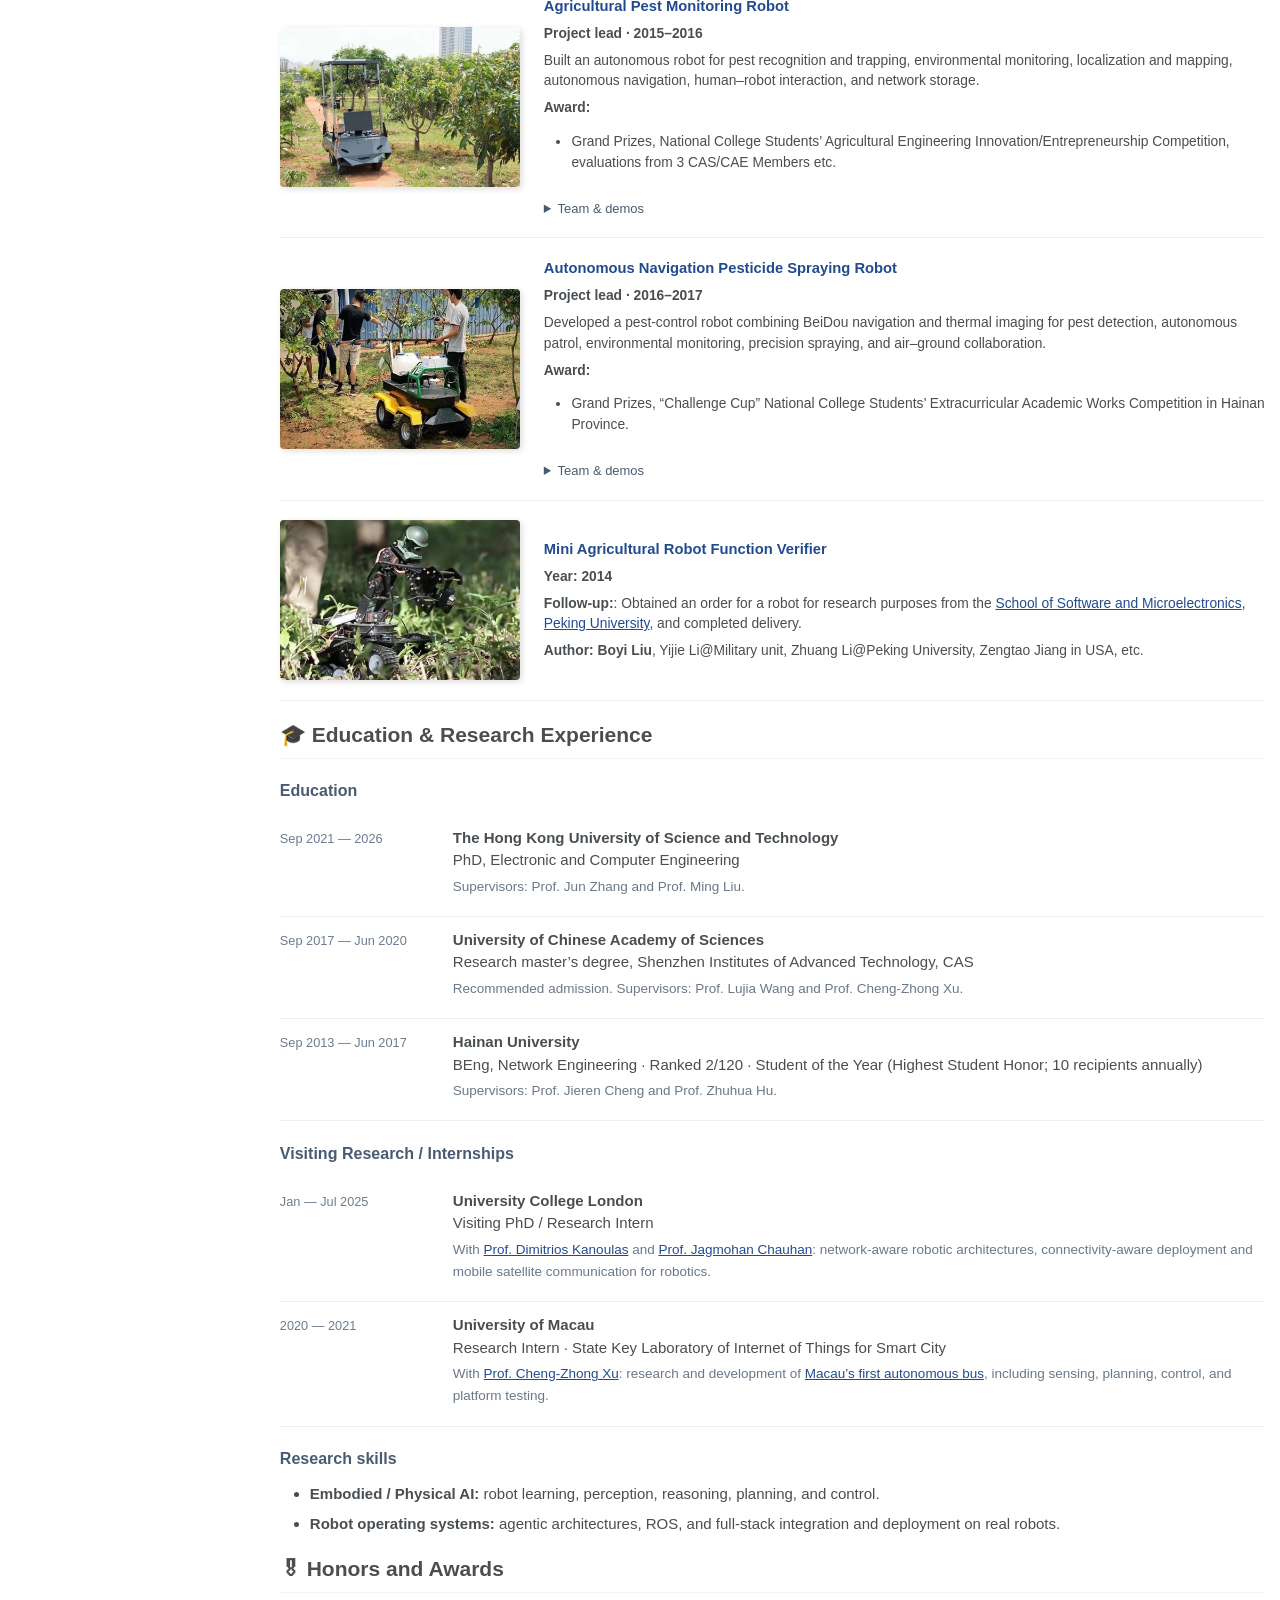
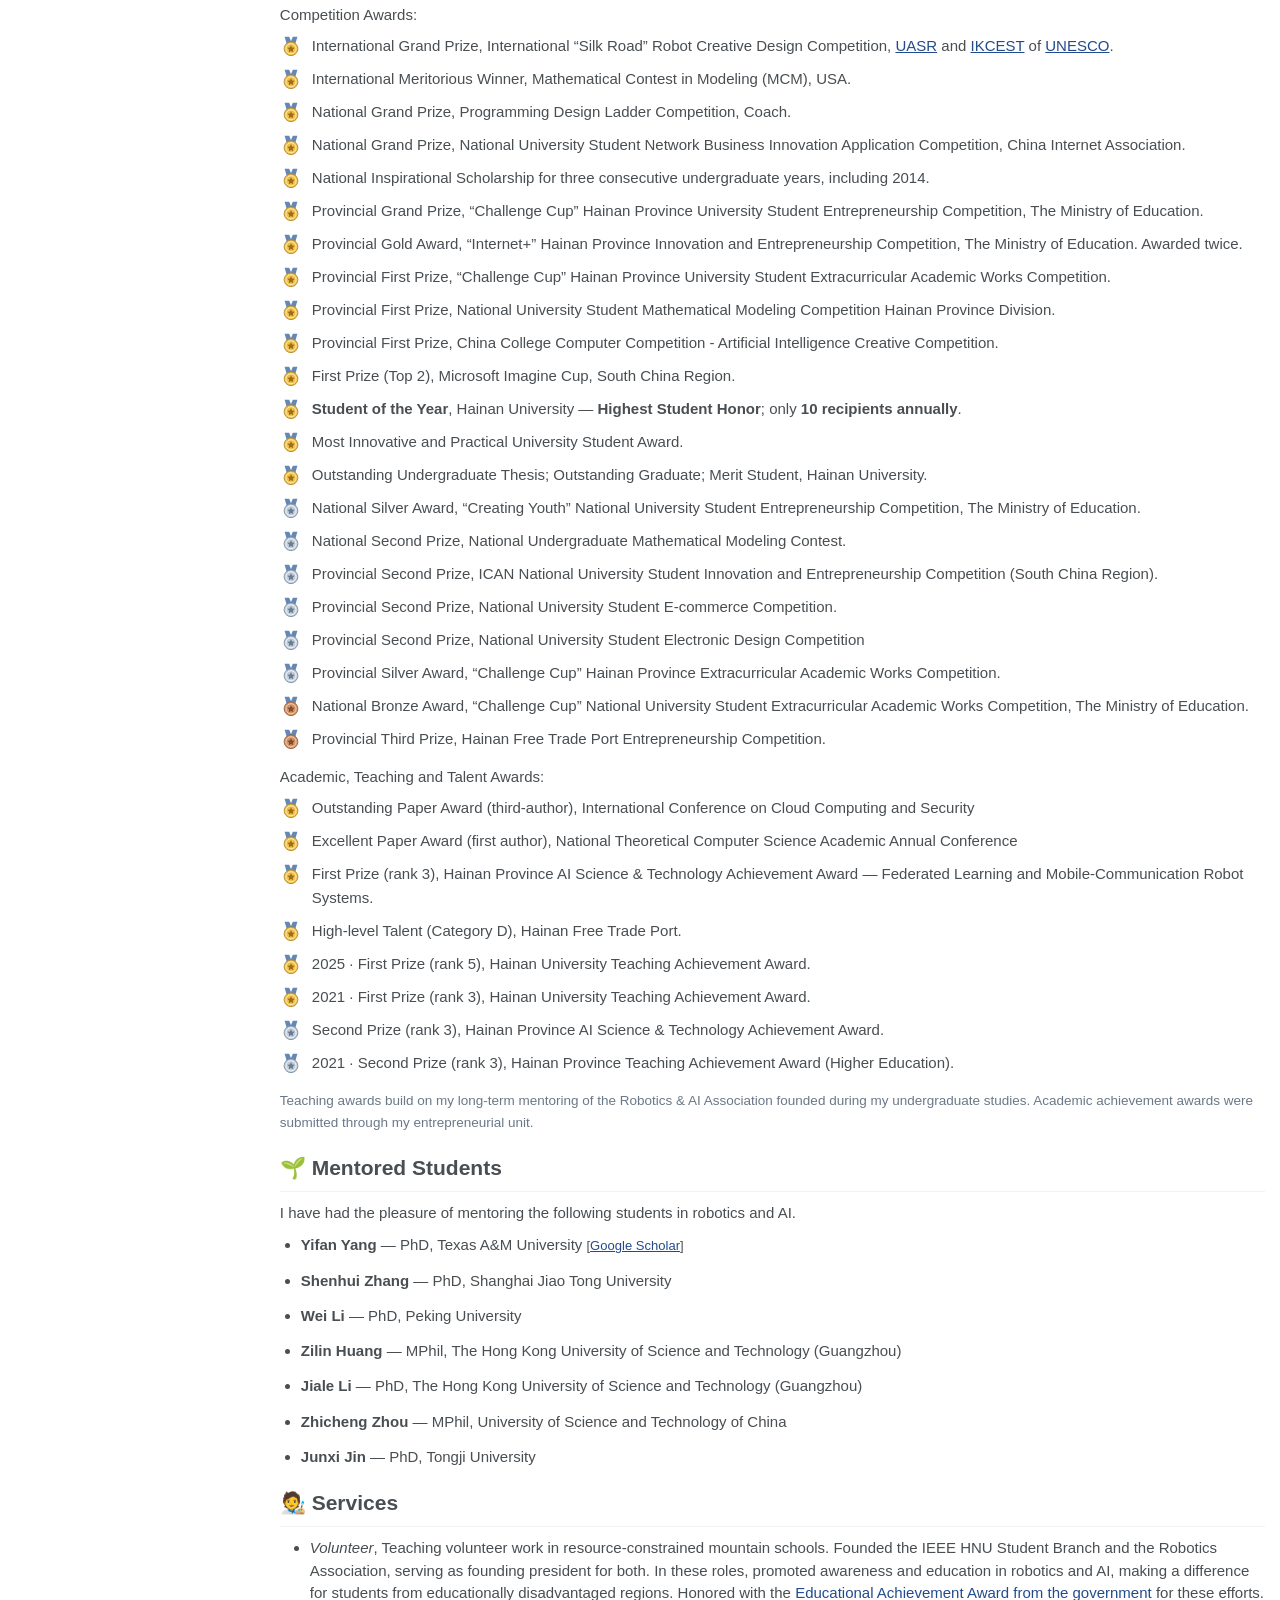
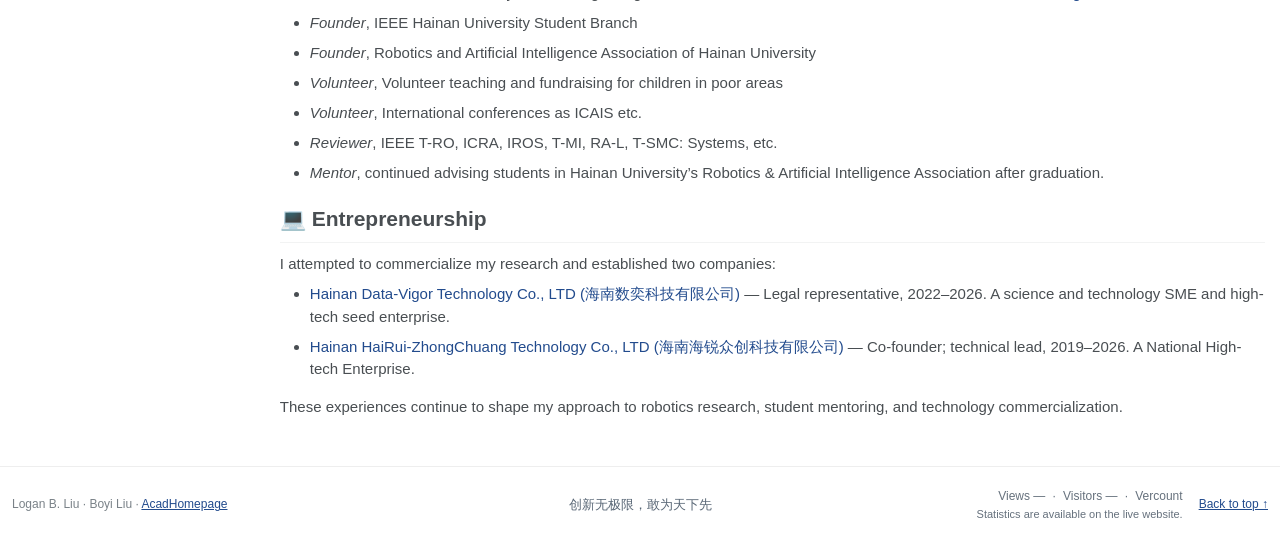
==== commit a9796cf9: "Use gold medals for honors and sort groups by medal" ====
--- a/index.html
+++ b/index.html
@@ -152,38 +152,38 @@
 <p>Competition Awards:</p>
 <ul class="honors-list" role="list">
 <li><span class="honor-icons"><svg class="honor-icon" width="22" height="22" viewBox="0 0 24 24" role="img" aria-label="Grand Prize" focusable="false"><title>Grand Prize</title><use href="images/honor-icons.svg?v=20261015-medals-only#gold"></use></svg></span><span class="honor-text">International Grand Prize, International “Silk Road” Robot Creative Design Competition, <a href="http://uasr.xjtu.edu.cn/sy1/sy.htm" rel="noopener noreferrer" target="_blank">UASR</a> and <a href="https://www.ikcest.org/index.htm" rel="noopener noreferrer" target="_blank">IKCEST</a> of <a href="https://www.unesco.org/en" rel="noopener noreferrer" target="_blank">UNESCO</a>.</span></li>
-<li><span class="honor-icons" aria-hidden="true"></span><span class="honor-text">International Meritorious Winner, Mathematical Contest in Modeling (MCM), USA.</span></li>
+<li><span class="honor-icons"><svg class="honor-icon" width="22" height="22" viewBox="0 0 24 24" role="img" aria-label="Meritorious Winner" focusable="false"><title>Meritorious Winner</title><use href="images/honor-icons.svg?v=20261015-medals-only#gold"></use></svg></span><span class="honor-text">International Meritorious Winner, Mathematical Contest in Modeling (MCM), USA.</span></li>
 <li><span class="honor-icons"><svg class="honor-icon" width="22" height="22" viewBox="0 0 24 24" role="img" aria-label="Grand Prize" focusable="false"><title>Grand Prize</title><use href="images/honor-icons.svg?v=20261015-medals-only#gold"></use></svg></span><span class="honor-text">National Grand Prize, Programming Design Ladder Competition, Coach.</span></li>
 <li><span class="honor-icons"><svg class="honor-icon" width="22" height="22" viewBox="0 0 24 24" role="img" aria-label="Grand Prize" focusable="false"><title>Grand Prize</title><use href="images/honor-icons.svg?v=20261015-medals-only#gold"></use></svg></span><span class="honor-text">National Grand Prize, National University Student Network Business Innovation Application Competition, China Internet Association.</span></li>
-<li><span class="honor-icons"><svg class="honor-icon" width="22" height="22" viewBox="0 0 24 24" role="img" aria-label="Silver Award" focusable="false"><title>Silver Award</title><use href="images/honor-icons.svg?v=20261015-medals-only#silver"></use></svg></span><span class="honor-text">National Silver Award, “Creating Youth” National University Student Entrepreneurship Competition, The Ministry of Education.</span></li>
-<li><span class="honor-icons"><svg class="honor-icon" width="22" height="22" viewBox="0 0 24 24" role="img" aria-label="Second Prize" focusable="false"><title>Second Prize</title><use href="images/honor-icons.svg?v=20261015-medals-only#silver"></use></svg></span><span class="honor-text">National Second Prize, National Undergraduate Mathematical Modeling Contest.</span></li>
-<li><span class="honor-icons"><svg class="honor-icon" width="22" height="22" viewBox="0 0 24 24" role="img" aria-label="Bronze Award" focusable="false"><title>Bronze Award</title><use href="images/honor-icons.svg?v=20261015-medals-only#bronze"></use></svg></span><span class="honor-text">National Bronze Award, “Challenge Cup” National University Student Extracurricular Academic Works Competition, The Ministry of Education.</span></li>
-<li><span class="honor-icons" aria-hidden="true"></span><span class="honor-text">National Inspirational Scholarship for three consecutive undergraduate years, including 2014.</span></li>
+<li><span class="honor-icons"><svg class="honor-icon" width="22" height="22" viewBox="0 0 24 24" role="img" aria-label="Scholarship" focusable="false"><title>Scholarship</title><use href="images/honor-icons.svg?v=20261015-medals-only#gold"></use></svg></span><span class="honor-text">National Inspirational Scholarship for three consecutive undergraduate years, including 2014.</span></li>
 <li><span class="honor-icons"><svg class="honor-icon" width="22" height="22" viewBox="0 0 24 24" role="img" aria-label="Grand Prize" focusable="false"><title>Grand Prize</title><use href="images/honor-icons.svg?v=20261015-medals-only#gold"></use></svg></span><span class="honor-text">Provincial Grand Prize, “Challenge Cup” Hainan Province University Student Entrepreneurship Competition, The Ministry of Education.</span></li>
 <li><span class="honor-icons"><svg class="honor-icon" width="22" height="22" viewBox="0 0 24 24" role="img" aria-label="Gold Award" focusable="false"><title>Gold Award</title><use href="images/honor-icons.svg?v=20261015-medals-only#gold"></use></svg></span><span class="honor-text">Provincial Gold Award, “Internet+” Hainan Province Innovation and Entrepreneurship Competition, The Ministry of Education. Awarded twice.</span></li>
 <li><span class="honor-icons"><svg class="honor-icon" width="22" height="22" viewBox="0 0 24 24" role="img" aria-label="First Prize" focusable="false"><title>First Prize</title><use href="images/honor-icons.svg?v=20261015-medals-only#gold"></use></svg></span><span class="honor-text">Provincial First Prize, “Challenge Cup” Hainan Province University Student Extracurricular Academic Works Competition.</span></li>
 <li><span class="honor-icons"><svg class="honor-icon" width="22" height="22" viewBox="0 0 24 24" role="img" aria-label="First Prize" focusable="false"><title>First Prize</title><use href="images/honor-icons.svg?v=20261015-medals-only#gold"></use></svg></span><span class="honor-text">Provincial First Prize, National University Student Mathematical Modeling Competition Hainan Province Division.</span></li>
 <li><span class="honor-icons"><svg class="honor-icon" width="22" height="22" viewBox="0 0 24 24" role="img" aria-label="First Prize" focusable="false"><title>First Prize</title><use href="images/honor-icons.svg?v=20261015-medals-only#gold"></use></svg></span><span class="honor-text">Provincial First Prize, China College Computer Competition - Artificial Intelligence Creative Competition.</span></li>
 <li><span class="honor-icons"><svg class="honor-icon" width="22" height="22" viewBox="0 0 24 24" role="img" aria-label="First Prize (Top 2)" focusable="false"><title>First Prize (Top 2)</title><use href="images/honor-icons.svg?v=20261015-medals-only#gold"></use></svg></span><span class="honor-text">First Prize (Top 2), Microsoft Imagine Cup, South China Region.</span></li>
+<li id="honor-student-of-the-year"><span class="honor-icons"><svg class="honor-icon" width="22" height="22" viewBox="0 0 24 24" role="img" aria-label="Highest Student Honor" focusable="false"><title>Highest Student Honor</title><use href="images/honor-icons.svg?v=20261015-medals-only#gold"></use></svg></span><span class="honor-text"><strong>Student of the Year</strong>, Hainan University — <strong>Highest Student Honor</strong>; only <strong>10 recipients annually</strong>.</span></li>
+<li><span class="honor-icons"><svg class="honor-icon" width="22" height="22" viewBox="0 0 24 24" role="img" aria-label="Innovation and Practical Achievement Award" focusable="false"><title>Innovation and Practical Achievement Award</title><use href="images/honor-icons.svg?v=20261015-medals-only#gold"></use></svg></span><span class="honor-text">Most Innovative and Practical University Student Award.</span></li>
+<li><span class="honor-icons"><svg class="honor-icon" width="22" height="22" viewBox="0 0 24 24" role="img" aria-label="Outstanding Student Honors" focusable="false"><title>Outstanding Student Honors</title><use href="images/honor-icons.svg?v=20261015-medals-only#gold"></use></svg></span><span class="honor-text">Outstanding Undergraduate Thesis; Outstanding Graduate; Merit Student, Hainan University.</span></li>
+<li><span class="honor-icons"><svg class="honor-icon" width="22" height="22" viewBox="0 0 24 24" role="img" aria-label="Silver Award" focusable="false"><title>Silver Award</title><use href="images/honor-icons.svg?v=20261015-medals-only#silver"></use></svg></span><span class="honor-text">National Silver Award, “Creating Youth” National University Student Entrepreneurship Competition, The Ministry of Education.</span></li>
+<li><span class="honor-icons"><svg class="honor-icon" width="22" height="22" viewBox="0 0 24 24" role="img" aria-label="Second Prize" focusable="false"><title>Second Prize</title><use href="images/honor-icons.svg?v=20261015-medals-only#silver"></use></svg></span><span class="honor-text">National Second Prize, National Undergraduate Mathematical Modeling Contest.</span></li>
 <li><span class="honor-icons"><svg class="honor-icon" width="22" height="22" viewBox="0 0 24 24" role="img" aria-label="Second Prize" focusable="false"><title>Second Prize</title><use href="images/honor-icons.svg?v=20261015-medals-only#silver"></use></svg></span><span class="honor-text">Provincial Second Prize, ICAN National University Student Innovation and Entrepreneurship Competition (South China Region).</span></li>
 <li><span class="honor-icons"><svg class="honor-icon" width="22" height="22" viewBox="0 0 24 24" role="img" aria-label="Second Prize" focusable="false"><title>Second Prize</title><use href="images/honor-icons.svg?v=20261015-medals-only#silver"></use></svg></span><span class="honor-text">Provincial Second Prize, National University Student E-commerce Competition.</span></li>
 <li><span class="honor-icons"><svg class="honor-icon" width="22" height="22" viewBox="0 0 24 24" role="img" aria-label="Second Prize" focusable="false"><title>Second Prize</title><use href="images/honor-icons.svg?v=20261015-medals-only#silver"></use></svg></span><span class="honor-text">Provincial Second Prize, National University Student Electronic Design Competition</span></li>
 <li><span class="honor-icons"><svg class="honor-icon" width="22" height="22" viewBox="0 0 24 24" role="img" aria-label="Silver Award" focusable="false"><title>Silver Award</title><use href="images/honor-icons.svg?v=20261015-medals-only#silver"></use></svg></span><span class="honor-text">Provincial Silver Award, “Challenge Cup” Hainan Province Extracurricular Academic Works Competition.</span></li>
+<li><span class="honor-icons"><svg class="honor-icon" width="22" height="22" viewBox="0 0 24 24" role="img" aria-label="Bronze Award" focusable="false"><title>Bronze Award</title><use href="images/honor-icons.svg?v=20261015-medals-only#bronze"></use></svg></span><span class="honor-text">National Bronze Award, “Challenge Cup” National University Student Extracurricular Academic Works Competition, The Ministry of Education.</span></li>
 <li><span class="honor-icons"><svg class="honor-icon" width="22" height="22" viewBox="0 0 24 24" role="img" aria-label="Third Prize" focusable="false"><title>Third Prize</title><use href="images/honor-icons.svg?v=20261015-medals-only#bronze"></use></svg></span><span class="honor-text">Provincial Third Prize, Hainan Free Trade Port Entrepreneurship Competition.</span></li>
-<li id="honor-student-of-the-year"><span class="honor-icons" aria-hidden="true"></span><span class="honor-text"><strong>Student of the Year</strong>, Hainan University — <strong>Highest Student Honor</strong>; only <strong>10 recipients annually</strong>.</span></li>
-<li><span class="honor-icons" aria-hidden="true"></span><span class="honor-text">Most Innovative and Practical University Student Award.</span></li>
-<li><span class="honor-icons" aria-hidden="true"></span><span class="honor-text">Outstanding Undergraduate Thesis; Outstanding Graduate; Merit Student, Hainan University.</span></li>
 </ul>
 <p>Academic, Teaching and Talent Awards:</p>
 <ul class="honors-list" role="list">
-<li><span class="honor-icons" aria-hidden="true"></span><span class="honor-text">Outstanding Paper Award (third-author), International Conference on Cloud Computing and Security</span></li>
-<li><span class="honor-icons" aria-hidden="true"></span><span class="honor-text">Excellent Paper Award (first author), National Theoretical Computer Science Academic Annual Conference</span></li>
+<li><span class="honor-icons"><svg class="honor-icon" width="22" height="22" viewBox="0 0 24 24" role="img" aria-label="Outstanding Paper Award" focusable="false"><title>Outstanding Paper Award</title><use href="images/honor-icons.svg?v=20261015-medals-only#gold"></use></svg></span><span class="honor-text">Outstanding Paper Award (third-author), International Conference on Cloud Computing and Security</span></li>
+<li><span class="honor-icons"><svg class="honor-icon" width="22" height="22" viewBox="0 0 24 24" role="img" aria-label="Excellent Paper Award" focusable="false"><title>Excellent Paper Award</title><use href="images/honor-icons.svg?v=20261015-medals-only#gold"></use></svg></span><span class="honor-text">Excellent Paper Award (first author), National Theoretical Computer Science Academic Annual Conference</span></li>
 <li><span class="honor-icons"><svg class="honor-icon" width="22" height="22" viewBox="0 0 24 24" role="img" aria-label="First Prize" focusable="false"><title>First Prize</title><use href="images/honor-icons.svg?v=20261015-medals-only#gold"></use></svg></span><span class="honor-text">First Prize (rank 3), Hainan Province AI Science &amp; Technology Achievement Award — Federated Learning and Mobile-Communication Robot Systems.</span></li>
+<li><span class="honor-icons"><svg class="honor-icon" width="22" height="22" viewBox="0 0 24 24" role="img" aria-label="High-level Talent (Category D)" focusable="false"><title>High-level Talent (Category D)</title><use href="images/honor-icons.svg?v=20261015-medals-only#gold"></use></svg></span><span class="honor-text">High-level Talent (Category D), Hainan Free Trade Port.</span></li>
+<li><span class="honor-icons"><svg class="honor-icon" width="22" height="22" viewBox="0 0 24 24" role="img" aria-label="First Prize" focusable="false"><title>First Prize</title><use href="images/honor-icons.svg?v=20261015-medals-only#gold"></use></svg></span><span class="honor-text">2025 · First Prize (rank 5), Hainan University Teaching Achievement Award.</span></li>
+<li><span class="honor-icons"><svg class="honor-icon" width="22" height="22" viewBox="0 0 24 24" role="img" aria-label="First Prize" focusable="false"><title>First Prize</title><use href="images/honor-icons.svg?v=20261015-medals-only#gold"></use></svg></span><span class="honor-text">2021 · First Prize (rank 3), Hainan University Teaching Achievement Award.</span></li>
 <li><span class="honor-icons"><svg class="honor-icon" width="22" height="22" viewBox="0 0 24 24" role="img" aria-label="Second Prize" focusable="false"><title>Second Prize</title><use href="images/honor-icons.svg?v=20261015-medals-only#silver"></use></svg></span><span class="honor-text">Second Prize (rank 3), Hainan Province AI Science &amp; Technology Achievement Award.</span></li>
 <li><span class="honor-icons"><svg class="honor-icon" width="22" height="22" viewBox="0 0 24 24" role="img" aria-label="Second Prize" focusable="false"><title>Second Prize</title><use href="images/honor-icons.svg?v=20261015-medals-only#silver"></use></svg></span><span class="honor-text">2021 · Second Prize (rank 3), Hainan Province Teaching Achievement Award (Higher Education).</span></li>
-<li><span class="honor-icons" aria-hidden="true"></span><span class="honor-text">High-level Talent (Category D), Hainan Free Trade Port.</span></li>
-<li><span class="honor-icons"><svg class="honor-icon" width="22" height="22" viewBox="0 0 24 24" role="img" aria-label="First Prize" focusable="false"><title>First Prize</title><use href="images/honor-icons.svg?v=20261015-medals-only#gold"></use></svg></span><span class="honor-text">2025 · First Prize (rank 5), Hainan University Teaching Achievement Award.</span></li>
-<li><span class="honor-icons"><svg class="honor-icon" width="22" height="22" viewBox="0 0 24 24" role="img" aria-label="First Prize" focusable="false"><title>First Prize</title><use href="images/honor-icons.svg?v=20261015-medals-only#gold"></use></svg></span><span class="honor-text">2021 · First Prize (rank 3), Hainan University Teaching Achievement Award.</span></li>
 </ul><p class="entry-note">Teaching awards build on my long-term mentoring of the Robotics &amp; AI Association founded during my undergraduate studies. Academic achievement awards were submitted through my entrepreneurial unit.</p>
 <h1 id="mentored-students">🌱 Mentored Students</h1><p>I have had the pleasure of mentoring the following students in robotics and AI.</p><ul class="mentored-students"><li><strong>Yifan Yang</strong> — PhD, Texas A&amp;M University <span class="student-links">[<a href="https://scholar.google.com/citations?user=B-fiSHwAAAAJ" rel="noopener noreferrer" target="_blank">Google Scholar</a>]</span></li><li><strong>Shenhui Zhang</strong> — PhD, Shanghai Jiao Tong University</li><li><strong>Wei Li</strong> — PhD, Peking University</li><li><strong>Zilin Huang</strong> — MPhil, The Hong Kong University of Science and Technology (Guangzhou)</li><li><strong>Jiale Li</strong> — PhD, The Hong Kong University of Science and Technology (Guangzhou)</li><li><strong>Zhicheng Zhou</strong> — MPhil, University of Science and Technology of China</li><li><strong>Junxi Jin</strong> — PhD, Tongji University</li></ul><h1 id="-services">🧑‍🎨 Services</h1>
 <ul>
